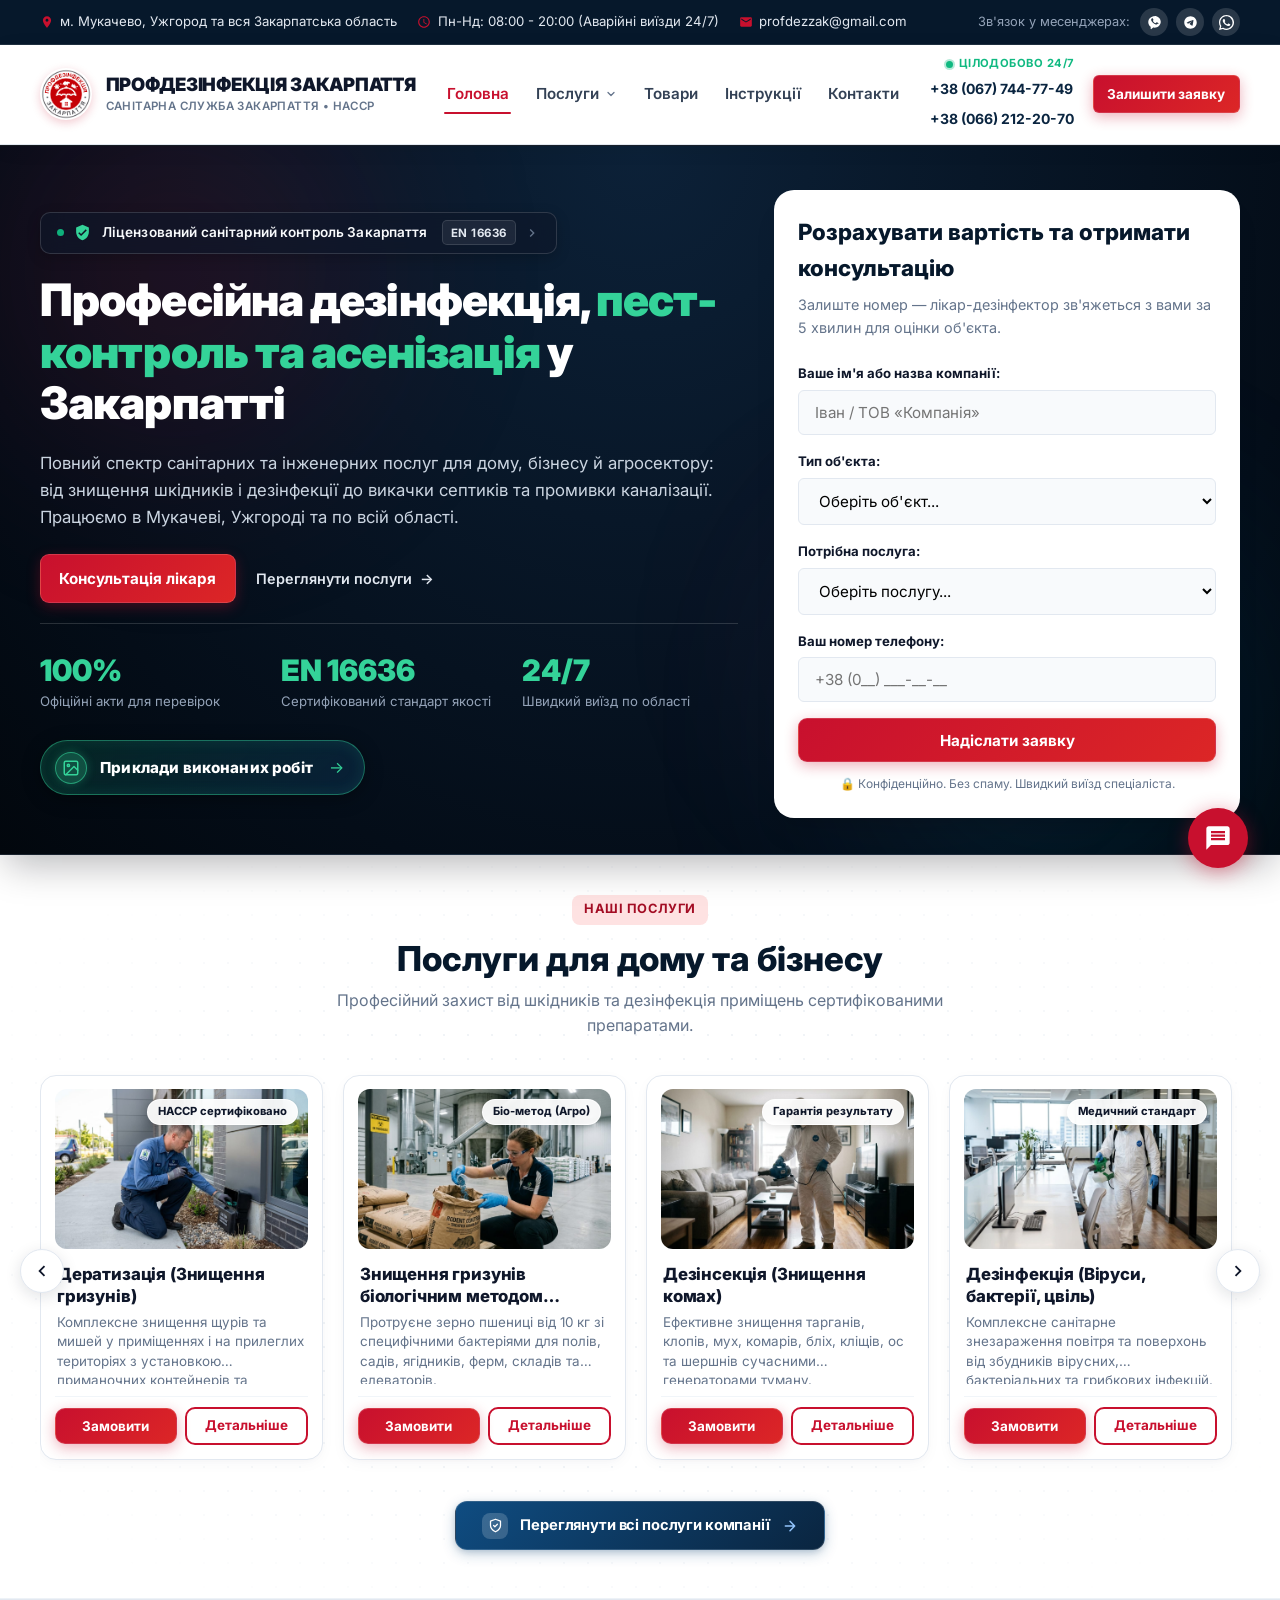
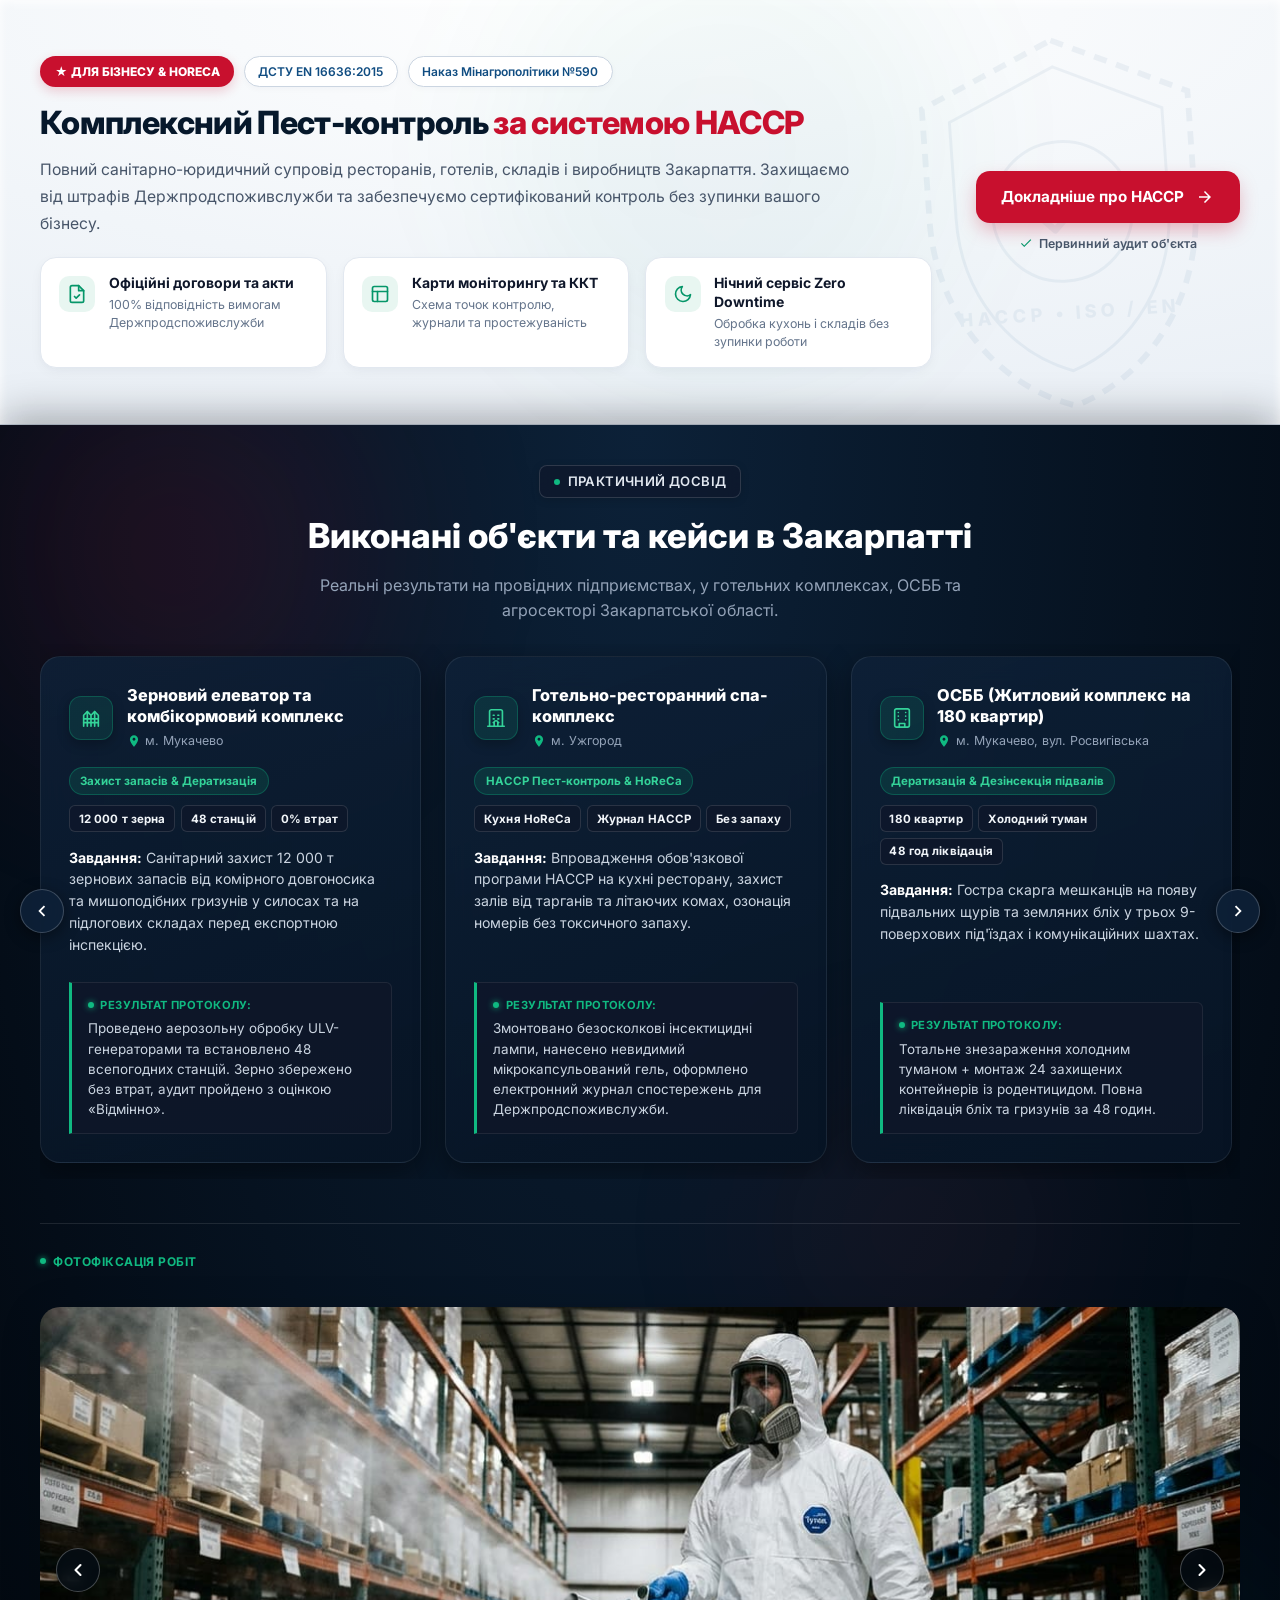
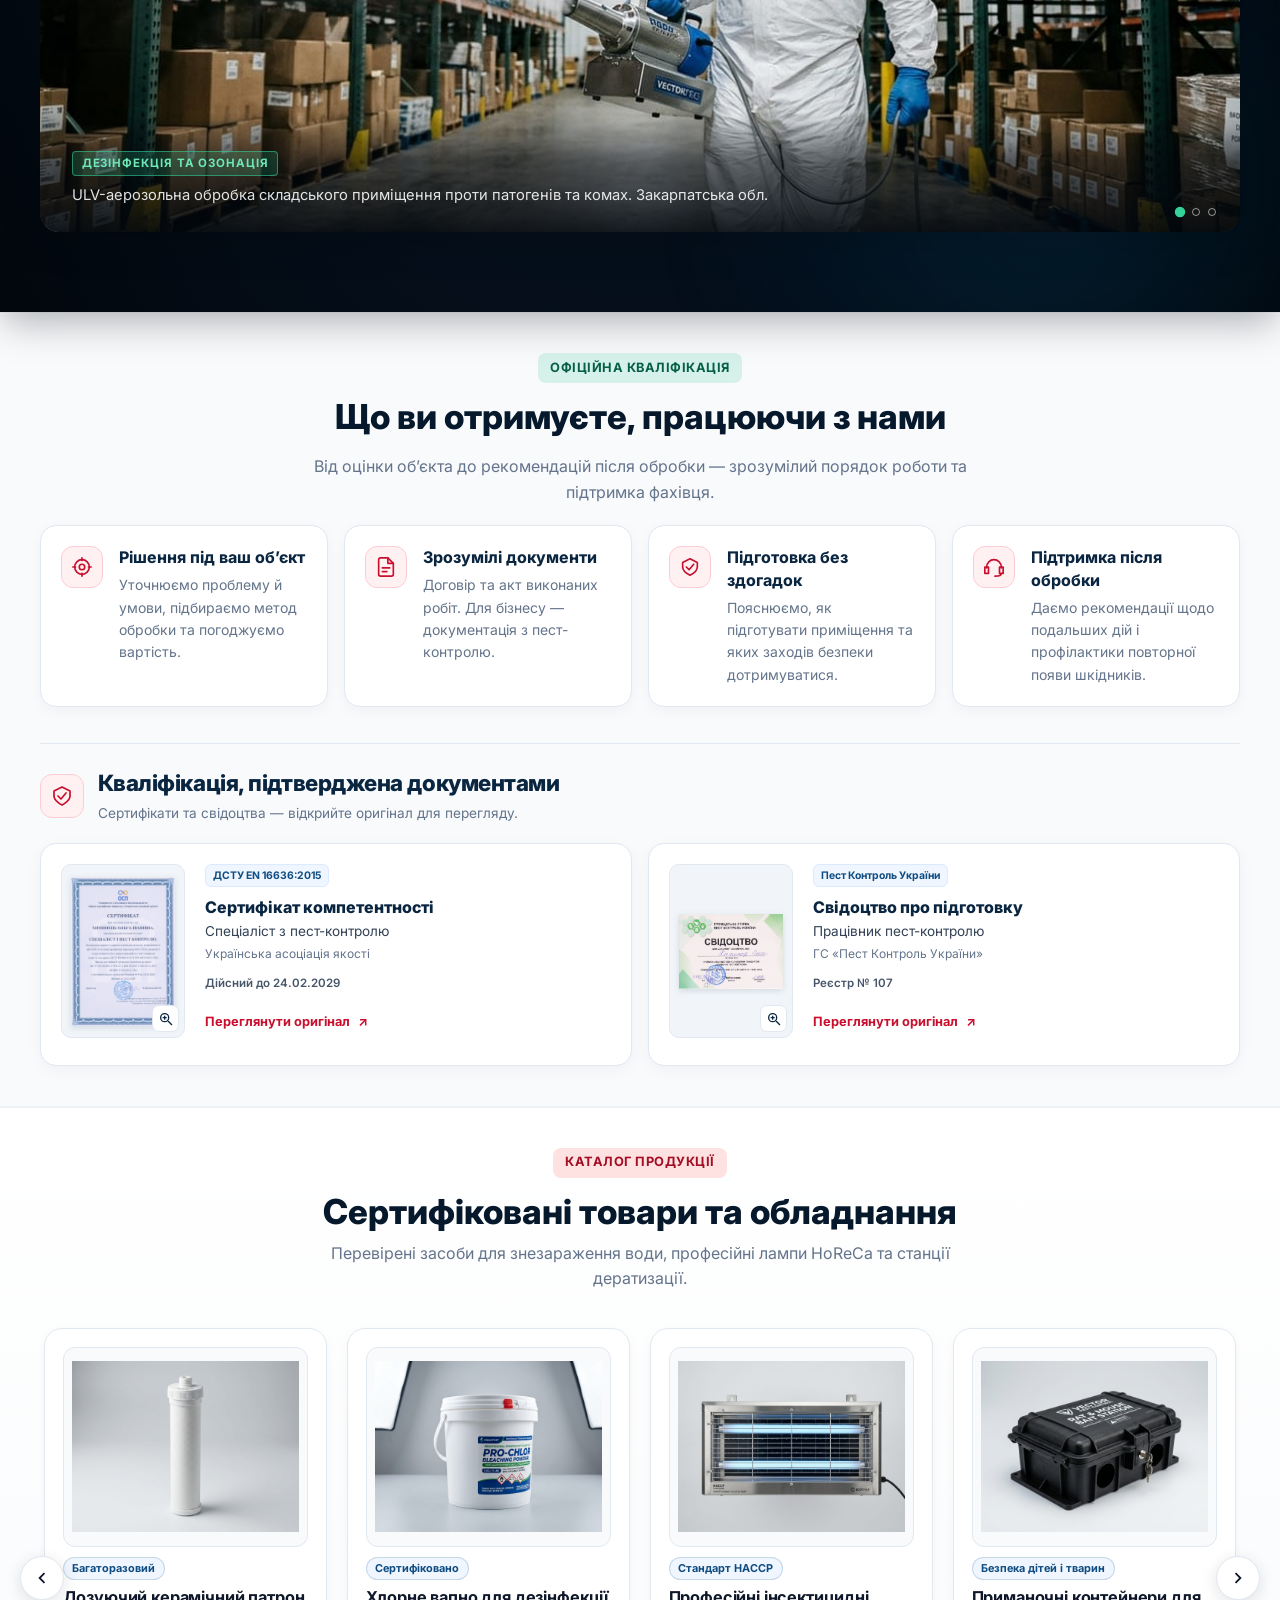
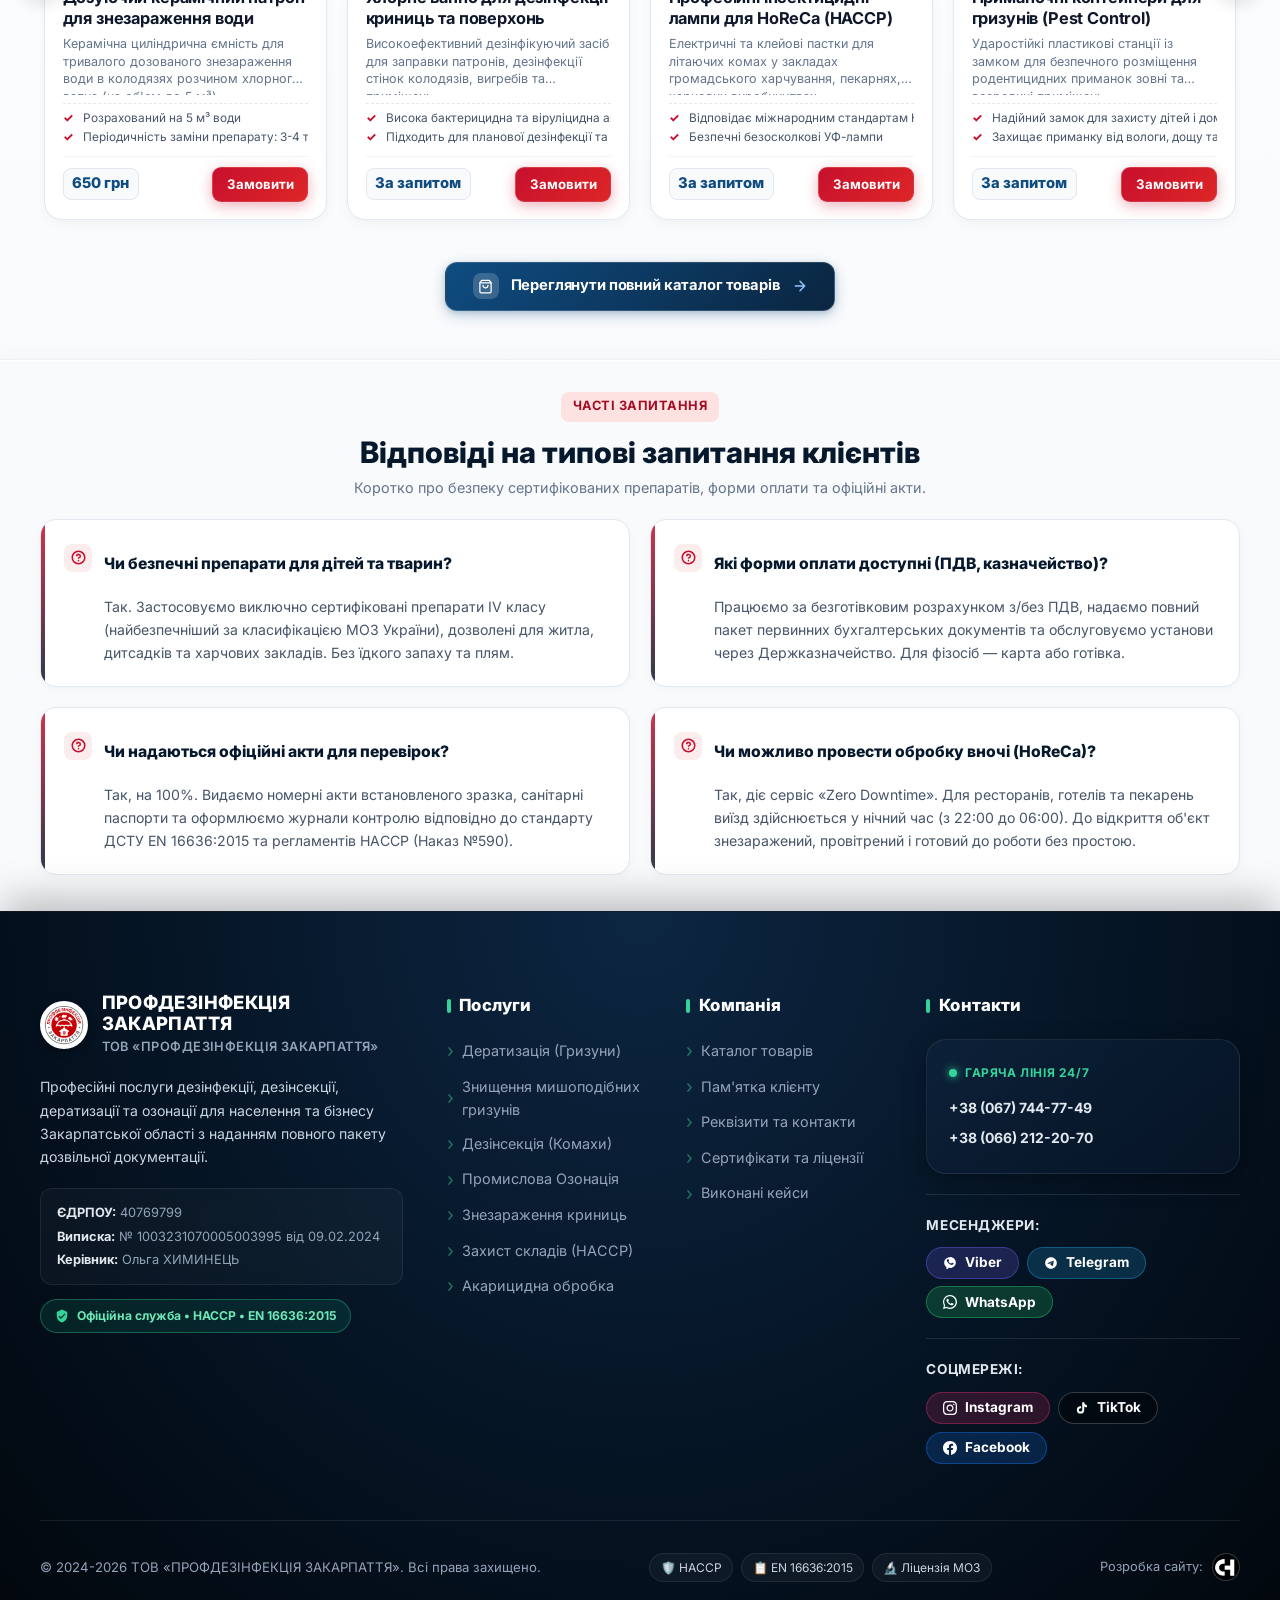
==== index.html @ 30feb424 "new" ====
<!DOCTYPE html>
<html lang="uk">

<head>
  <meta charset="UTF-8">
  <meta name="viewport" content="width=device-width, initial-scale=1.0">
  <title>Дезінфекція, пест-контроль та асенізація | ПРОФДЕЗІНФЕКЦІЯ ЗАКАРПАТТЯ</title>
  <meta name="description"
    content="Професійна дезінфекція, знищення шкідників (НАССР), озонація, асенізація авто 3/6 м³ та промивка каналізації в Мукачеві, Ужгороді та по всьому Закарпаттю. Відповідність EN 16636. Виїзд 24/7.">
  <link rel="icon" type="image/png" href="logo.png">
  <link rel="canonical" href="https://nemyo.com.ua/">
  <link rel="sitemap" type="application/xml" href="/sitemap.xml">
  <meta property="og:title" content="ТОВ «ПРОФДЕЗІНФЕКЦІЯ ЗАКАРПАТТЯ» | Дезінфекція, Пест-контроль, Асенізація">
  <meta property="og:description"
    content="Сертифікований санітарний контроль та інженерні послуги на Закарпатті (Мукачево, Ужгород). Стандарти НАССР та ДСТУ EN 16636:2015. Виїзд 24/7.">
    <meta property="og:url" content="https://nemyo.com.ua/">
  <meta property="og:image" content="https://nemyo.com.ua/img/og-image.jpg">
  <meta property="og:image:width" content="1200">
  <meta property="og:image:height" content="630">
  <meta property="og:image:type" content="image/jpeg">
  <meta property="og:image:alt" content="ТОВ «ПРОФДЕЗІНФЕКЦІЯ ЗАКАРПАТТЯ» — Санітарний контроль та дезінфекція">
  <meta name="twitter:card" content="summary_large_image">
  <meta name="twitter:image" content="https://nemyo.com.ua/img/og-image.jpg">
  <meta property="og:type" content="website">
  <link rel="stylesheet" href="css/style.css">
  <link rel="preconnect" href="https://fonts.googleapis.com">
  <link rel="preconnect" href="https://fonts.gstatic.com" crossorigin>
  <link href="https://fonts.googleapis.com/css2?family=Inter:wght@400;500;600;700;800;900&display=swap"
    rel="stylesheet">

  <!-- Schema.org Microdata (LocalBusiness & FAQPage) -->
  <script type="application/ld+json">
  {
    "@context": "https://schema.org",
    "@graph": [
      {
        "@type": ["LocalBusiness", "ProfessionalService"],
        "@id": "https://nemyo.com.ua/#organization",
        "name": "ТОВ «ПРОФДЕЗІНФЕКЦІЯ ЗАКАРПАТТЯ»",
        "image": "https://nemyo.com.ua/logo.png",
        "url": "https://nemyo.com.ua/",
        "telephone": "+380677447749",
        "priceRange": "від 1,50 грн/м²",
        "address": {
          "@type": "PostalAddress",
          "streetAddress": "вул. Берегівська-об’їзна, 7",
          "addressLocality": "Мукачево",
          "addressRegion": "Закарпатська область",
          "postalCode": "89603",
          "addressCountry": "UA"
        },
        "geo": {
          "@type": "GeoCoordinates",
          "latitude": 48.4233,
          "longitude": 22.6967
        },
        "openingHoursSpecification": [
          {
            "@type": "OpeningHoursSpecification",
            "dayOfWeek": ["Monday", "Tuesday", "Wednesday", "Thursday", "Friday", "Saturday", "Sunday"],
            "opens": "08:00",
            "closes": "20:00"
          }
        ],
        "sameAs": [
          "https://t.me/+380677447749",
          "viber://chat?number=380677447749",
          "https://www.instagram.com/profdezzakarpattia?stkn=MWQzbzFtOXZlNG1mcQ%3D%3D",
          "https://www.facebook.com/profdezinfekcia.zakarpatta.mukacevo",
          "https://www.tiktok.com/@profdezzakarpattia?_r=1"
        ],
        "areaServed": [
          "Мукачево",
          "Ужгород",
          "Берегове",
          "Хуст",
          "Виноградів",
          "Тячів",
          "Свалява",
          "Закарпатська область"
        ],
        "description": "Професійна служба дезінфекції, дезінсекції, дератизації, озонації та асенізації у Закарпатській області. Офіційні договори та акти НАССР (ДСТУ EN 16636:2015)."
      },
      {
        "@type": "FAQPage",
        "@id": "https://nemyo.com.ua/#faq",
        "mainEntity": [
          {
            "@type": "Question",
            "name": "Чи безпечні препарати для дітей та тварин?",
            "acceptedAnswer": {
              "@type": "Answer",
              "text": "Так. Застосовуємо виключно сертифіковані препарати IV класу (найбезпечніший за класифікацією МОЗ України), дозволені для житла, дитсадків та харчових закладів. Без їдкого запаху та плям."
            }
          },
          {
            "@type": "Question",
            "name": "Які форми оплати доступні (ПДВ, казначейство)?",
            "acceptedAnswer": {
              "@type": "Answer",
              "text": "Працюємо за безготівковим розрахунком з/без ПДВ, надаємо повний пакет первинних бухгалтерських документів та обслуговуємо установи через Держказначейство. Для фізосіб — карта або готівка."
            }
          },
          {
            "@type": "Question",
            "name": "Чи надаються офіційні акти для перевірок?",
            "acceptedAnswer": {
              "@type": "Answer",
              "text": "Так, на 100%. Видаємо номерні акти встановленого зразка, санітарні паспорти та оформлюємо журнали контролю відповідно до стандарту ДСТУ EN 16636:2015 та регламентів НАССР (Наказ №590)."
            }
          },
          {
            "@type": "Question",
            "name": "Чи можливо провести обробку вночі (HoReCa)?",
            "acceptedAnswer": {
              "@type": "Answer",
              "text": "Так, діє сервіс «Zero Downtime». Для ресторанів, готелів та пекарень виїзд здійснюється у нічний час (з 22:00 до 06:00). До відкриття об'єкт знезаражений, провітрений і готовий до роботи без простою."
            }
          }
        ]
      }
    ]
  }
  </script>
</head>

<body class="home-page">

  <!-- Top Bar -->
  <div class="topbar">
    <div class="container">
      <div class="topbar-info">
        <div class="topbar-item">
          <svg viewBox="0 0 24 24">
            <path
              d="M12 2C8.13 2 5 5.13 5 9c0 5.25 7 13 7 13s7-7.75 7-13c0-3.87-3.13-7-7-7zm0 9.5c-1.38 0-2.5-1.12-2.5-2.5s1.12-2.5 2.5-2.5 2.5 1.12 2.5 2.5-1.12 2.5-2.5 2.5z" />
          </svg>
          <span data-bind="region">м. Мукачево, Ужгород та вся Закарпатська область</span>
        </div>
        <div class="topbar-item">
          <svg viewBox="0 0 24 24">
            <path
              d="M11.99 2C6.47 2 2 6.48 2 12s4.47 10 9.99 10C17.52 22 22 17.52 22 12S17.52 2 11.99 2zM12 20c-4.42 0-8-3.58-8-8s3.58-8 8-8 8 3.58 8 8-3.58 8-8 8zm.5-13H11v6l5.25 3.15.75-1.23-4.5-2.67z" />
          </svg>
          <span data-bind="workHours">Пн-Нд: 08:00 - 20:00 (Аварійні виїзди 24/7)</span>
        </div>
        <div class="topbar-item">
          <svg viewBox="0 0 24 24">
            <path
              d="M20 4H4c-1.1 0-1.99.9-1.99 2L2 18c0 1.1.9 2 2 2h16c1.1 0 2-.9 2-2V6c0-1.1-.9-2-2-2zm0 4l-8 5-8-5V6l8 5 8-5v2z" />
          </svg>
          <a href="mailto:profdezzak@gmail.com" data-bind="email">profdezzak@gmail.com</a>
        </div>
      </div>
      <div class="topbar-socials">
        <span>Зв'язок у месенджерах:</span>
        <a href="viber://chat?number=380677447749" data-social="viber" class="topbar-social-btn viber" title="Viber"
          target="_blank" rel="noopener" aria-label="Viber">
          <svg width="15" height="15" viewBox="0 0 24 24" fill="currentColor">
            <path
              d="M12.01 2.01c-5.5 0-9.97 4.14-9.97 9.42 0 3.01 1.48 5.71 3.84 7.37v3.2a.66.66 0 001.07.51l3.07-2.34c.65.13 1.32.2 2 .2 5.51 0 9.98-4.14 9.98-9.42s-4.47-9.42-9.98-9.42zm4.84 12.18c-.2.53-.94.97-1.44 1.03-.43.05-.98.07-1.58-.12-.39-.12-.89-.3-1.53-.58-2.69-1.19-4.44-3.92-4.57-4.1-.14-.18-1.09-1.45-1.09-2.77 0-1.32.69-1.97.93-2.24.25-.26.54-.33.72-.33.18 0 .36 0 .52.01.17.01.39-.06.61.47.23.55.78 1.9.85 2.04.07.14.12.31.02.5-.09.18-.14.3-.28.46-.14.16-.3.35-.43.47-.14.14-.29.29-.12.58.17.29.74 1.22 1.6 1.98 1.1 1 2.03 1.31 2.32 1.45.29.14.46.12.63-.08.18-.2.74-.86.94-1.16.2-.29.4-.24.67-.14.28.1 1.76.83 2.06.98.3.15.5.22.58.35.07.14.07.79-.13 1.32z" />
          </svg>
        </a>
        <a href="https://t.me/+380677447749" data-social="telegram" class="topbar-social-btn telegram" title="Telegram"
          target="_blank" rel="noopener" aria-label="Telegram">
          <svg width="15" height="15" viewBox="0 0 24 24" fill="currentColor">
            <path
              d="M12 2C6.48 2 2 6.48 2 12s4.48 10 10 10 10-4.48 10-10S17.52 2 12 2zm4.64 6.8c-.15 1.58-.8 5.42-1.13 7.19-.14.75-.42 1-.68 1.03-.58.05-1.02-.38-1.58-.75-.88-.58-1.38-.94-2.23-1.5-.99-.65-.35-1.01.22-1.59.15-.15 2.71-2.48 2.76-2.69a.2.2 0 00-.05-.18c-.06-.05-.14-.03-.21-.02-.09.02-1.49.95-4.22 2.79-.4.27-.76.41-1.08.4-.36-.01-1.04-.2-1.55-.37-.63-.2-1.12-.31-1.08-.66.02-.18.27-.36.74-.55 2.92-1.27 4.86-2.11 5.83-2.51 2.78-1.16 3.35-1.36 3.73-1.36.08 0 .27.02.39.12.1.08.13.19.14.27-.01.06.01.24 0 .38z" />
          </svg>
        </a>
        <a href="https://wa.me/380677447749" data-social="whatsapp" class="topbar-social-btn whatsapp" title="WhatsApp"
          target="_blank" rel="noopener" aria-label="WhatsApp">
          <svg width="15" height="15" viewBox="0 0 24 24" fill="currentColor">
            <path
              d="M12.004 0C5.373 0 0 5.373 0 12.004c0 2.115.55 4.184 1.597 6.002L.055 24l6.19-1.624a11.954 11.954 0 0 0 5.759 1.464h.005c6.63 0 12.004-5.374 12.004-12.004C24.013 5.373 18.636 0 12.004 0zm0 21.815c-1.8 0-3.563-.484-5.1-1.396l-.366-.217-3.791.994 1.012-3.696-.238-.379a9.78 9.78 0 0 1-1.502-5.117c0-5.41 4.402-9.813 9.814-9.813 2.622 0 5.088 1.022 6.942 2.877a9.76 9.76 0 0 1 2.872 6.936c0 5.412-4.402 9.815-9.814 9.815zm5.378-7.348c-.295-.148-1.747-.862-2.018-.96-.27-.099-.467-.148-.664.148-.197.295-.763.96-.935 1.157-.172.197-.345.222-.64.074a8.053 8.053 0 0 1-2.375-1.465 8.89 8.89 0 0 1-1.644-2.046c-.172-.295-.018-.455.13-.602.133-.133.296-.345.443-.518.148-.172.197-.295.296-.492.099-.197.049-.37-.025-.518-.074-.148-.665-1.602-.911-2.193-.24-.575-.483-.497-.664-.506-.172-.008-.37-.01-.566-.01-.197 0-.517.074-.788.37-.27.295-1.034 1.01-1.034 2.464 0 1.453 1.058 2.859 1.206 3.056.148.197 2.083 3.181 5.047 4.461.705.305 1.256.487 1.685.623.708.225 1.353.193 1.862.117.568-.085 1.747-.714 1.993-1.404.246-.69.246-1.282.172-1.404-.074-.123-.271-.197-.566-.345z" />
          </svg>
        </a>
      </div>
    </div>
  </div>

  <!-- Header -->
  <header class="site-header">
    <div class="container">
      <div class="header-inner">
        <a href="index.html" class="brand-logo" title="Головна - ТОВ ПРОФДЕЗІНФЕКЦІЯ ЗАКАРПАТТЯ">
          <img src="logo.png" alt="Логотип ТОВ ПРОФДЕЗІНФЕКЦІЯ ЗАКАРПАТТЯ" class="brand-logo-img" width="52" height="52">
          <div class="brand-text-group">
            <span class="brand-text-name">ПРОФДЕЗІНФЕКЦІЯ ЗАКАРПАТТЯ</span>
            <span class="brand-text-sub">Санітарна служба Закарпаття • НАССР</span>
          </div>
        </a>

        <nav class="nav-menu">
          <a href="index.html" class="nav-link active">Головна</a>
          <div class="nav-item-dropdown">
            <div class="nav-link-dropdown-wrap">
              <a href="services.html" class="nav-link nav-link-dropdown">
                <span>Послуги</span>
                <svg class="dropdown-chevron" width="12" height="12" viewBox="0 0 24 24" fill="none" stroke="currentColor" stroke-width="2.5" stroke-linecap="round" stroke-linejoin="round" aria-hidden="true">
                  <path d="M6 9l6 6 6-6"/>
                </svg>
              </a>
              <button type="button" class="dropdown-mobile-toggle" aria-label="Розгорнути підменю послуг" aria-expanded="false">
                <svg width="14" height="14" viewBox="0 0 24 24" fill="none" stroke="currentColor" stroke-width="2.5" stroke-linecap="round" stroke-linejoin="round">
                  <path d="M6 9l6 6 6-6"/>
                </svg>
              </button>
            </div>
            <div class="dropdown-menu" role="region" aria-label="Каталог послуг">
              <div class="dropdown-header">
                <span class="dropdown-header-title">Санітарні регламенти та послуги</span>
                <span class="dropdown-header-badge">12 напрямків • Акти перевірок</span>
              </div>
              <div class="dropdown-cols">
                <!-- Колонна 1: Пест-контроль та безпека об'єктів -->
                <div class="dropdown-col-list">
                  <a href="services.html#deratization" class="dropdown-item">
                    <span class="dropdown-item-icon" aria-hidden="true">
                      <svg viewBox="0 0 24 24" width="20" height="20" fill="none" stroke="currentColor" stroke-width="1.8" stroke-linecap="round" stroke-linejoin="round">
                        <path d="M3 6a3.5 3.5 0 0 1 5 3"/>
                        <path d="M21 6a3.5 3.5 0 0 0-5 3"/>
                        <path d="M7 9c0 4 3 8 5 11 2-3 5-7 5-11"/>
                        <circle cx="9.5" cy="11.5" r="1" fill="currentColor"/>
                        <circle cx="14.5" cy="11.5" r="1" fill="currentColor"/>
                        <path d="M11 16.5h2l-1 1z" fill="currentColor"/>
                        <path d="M11 17.5v2h2v-2"/>
                        <path d="M8 15L3.5 14M8 16.5L3.5 18"/>
                        <path d="M16 15l4.5-1M16 16.5l4.5 1.5"/>
                      </svg>
                    </span>
                    <div class="dropdown-item-text">
                      <span class="dropdown-item-title">Дератизація</span>
                      <span class="dropdown-item-sub">Знищення щурів та мишей</span>
                    </div>
                    <span class="dropdown-item-price-tag">від 1,50 грн/м²</span>
                  </a>

                  <a href="services.html#deratization-rodents" class="dropdown-item">
                    <span class="dropdown-item-icon" aria-hidden="true">
                      <svg viewBox="0 0 24 24" width="20" height="20" fill="none" stroke="currentColor" stroke-width="1.8" stroke-linecap="round" stroke-linejoin="round">
                        <path d="M12 21V10"/>
                        <path d="M12 10a6 6 0 0 0-6-6H3v2a6 6 0 0 0 6 6h3"/>
                        <path d="M12 14a6 6 0 0 1 6-6h3v1a6 6 0 0 1-6 6h-3"/>
                        <path d="M9 21h6"/>
                      </svg>
                    </span>
                    <div class="dropdown-item-text">
                      <span class="dropdown-item-title">Гризуни: Біо-метод</span>
                      <span class="dropdown-item-sub">Виноградники, сади, плантації</span>
                    </div>
                    <span class="dropdown-item-price-tag">180 грн/кг</span>
                  </a>

                  <a href="services.html#disinsection" class="dropdown-item">
                    <span class="dropdown-item-icon" aria-hidden="true">
                      <svg viewBox="0 0 24 24" width="20" height="20" fill="none" stroke="currentColor" stroke-width="1.8" stroke-linecap="round" stroke-linejoin="round">
                        <path d="M10 7c0-1.5 1-2.5 2-2.5s2 1 2 2.5"/>
                        <path d="M10.5 6C9 3.5 6 2.5 3 2.5"/>
                        <path d="M13.5 6C15 3.5 18 2.5 21 2.5"/>
                        <path d="M7 11c0-2 2-3 5-3s5 1 5 3v5c0 3-2 5-5 5s-5-2-5-5z"/>
                        <path d="M12 9v11.5"/>
                        <path d="M8 12.5h8M8 15.5h8"/>
                        <path d="M7 11L3 9M17 11l4-2"/>
                        <path d="M7 14H2.5M17 14h4.5"/>
                        <path d="M7 17l-4 3M17 17l4 3"/>
                      </svg>
                    </span>
                    <div class="dropdown-item-text">
                      <span class="dropdown-item-title">Дезінсекція</span>
                      <span class="dropdown-item-sub">Таргани, клопи, блохи, оси</span>
                    </div>
                    <span class="dropdown-item-price-tag">від 1500 грн</span>
                  </a>

                  <a href="services.html#outdoor-treatment" class="dropdown-item">
                    <span class="dropdown-item-icon" aria-hidden="true">
                      <svg viewBox="0 0 24 24" width="20" height="20" fill="none" stroke="currentColor" stroke-width="1.8" stroke-linecap="round" stroke-linejoin="round">
                        <path d="M10 5l2-3 2 3M11.2 2v3M12.8 2v3"/>
                        <path d="M7 10c0-2.5 2-4 5-4s5 1.5 5 4c0 4.5-2 9-5 9s-5-4.5-5-9z"/>
                        <path d="M8 8.5c1 1.5 2.5 2 4 2s3-.5 4-2"/>
                        <path d="M7 7.5L3 5l-1 2M17 7.5L21 5l1 2"/>
                        <path d="M6.5 10L3 9.5l-.5 2M17.5 10L21 9.5l.5 2"/>
                        <path d="M6.8 13L3 14l-.5 2.5M17.2 13L21 14l.5 2.5"/>
                        <path d="M8 16l-3.5 3.5M16 16l3.5 3.5"/>
                      </svg>
                    </span>
                    <div class="dropdown-item-text">
                      <span class="dropdown-item-title">Акарицидна обробка</span>
                      <span class="dropdown-item-sub">Парки, санаторії, зони відпочинку</span>
                    </div>
                    <span class="dropdown-item-price-tag">від 500 грн/сот</span>
                  </a>

                  <a href="services.html#storage-protection" class="dropdown-item">
                    <span class="dropdown-item-icon" aria-hidden="true">
                      <svg viewBox="0 0 24 24" width="20" height="20" fill="none" stroke="currentColor" stroke-width="1.8" stroke-linecap="round" stroke-linejoin="round">
                        <path d="M22 8.35V20a2 2 0 0 1-2 2H4a2 2 0 0 1-2-2V8.35A2 2 0 0 1 3.26 6.5l8-3.2a2 2 0 0 1 1.48 0l8 3.2A2 2 0 0 1 22 8.35Z"/>
                        <path d="M6 18h12"/>
                        <path d="M6 14h12"/>
                        <rect width="12" height="12" x="6" y="10"/>
                      </svg>
                    </span>
                    <div class="dropdown-item-text">
                      <span class="dropdown-item-title">Газація складів</span>
                      <span class="dropdown-item-sub">BAYER K-Obiol, елеватори, ангари</span>
                    </div>
                    <span class="dropdown-item-price-tag">від об'єму</span>
                  </a>

                  <a href="services.html#haccp-audit" class="dropdown-item dropdown-item-haccp">
                    <span class="dropdown-item-icon dropdown-icon-haccp" aria-hidden="true">
                      <svg viewBox="0 0 24 24" width="20" height="20" fill="none" stroke="currentColor" stroke-width="1.8" stroke-linecap="round" stroke-linejoin="round">
                        <path d="M9 3h6a1 1 0 0 1 1 1v1H8V4a1 1 0 0 1 1-1z"/>
                        <rect x="4" y="5" width="16" height="16" rx="2"/>
                        <path d="M8 10h4M8 14h3"/>
                        <circle cx="15.5" cy="14.5" r="3.5"/>
                        <path d="m14 14.5 1.2 1.2 2.5-2.5"/>
                      </svg>
                    </span>
                    <div class="dropdown-item-text">
                      <div class="dropdown-badge-wrap">
                        <span class="dropdown-item-title">НАССР Пест-контроль</span>
                        <span class="dropdown-badge">EN 16636</span>
                      </div>
                      <span class="dropdown-item-sub">Аудит, договори та акти</span>
                    </div>
                    <span class="dropdown-item-price-tag">B2B</span>
                  </a>
                </div>

                <!-- Колонна 2: Санітарія, Вода та Водовідведення -->
                <div class="dropdown-col-list">
                  <a href="services.html#disinfection" class="dropdown-item">
                    <span class="dropdown-item-icon" aria-hidden="true">
                      <svg viewBox="0 0 24 24" width="20" height="20" fill="none" stroke="currentColor" stroke-width="1.8" stroke-linecap="round" stroke-linejoin="round">
                        <circle cx="12" cy="12" r="5"/>
                        <path d="M12 2v3M12 19v3M2 12h3M19 12h3"/>
                        <path d="m4.93 4.93 2.12 2.12M16.95 16.95l2.12 2.12M4.93 19.07l2.12-2.12M16.95 7.05l2.12-2.12"/>
                        <circle cx="10" cy="10.5" r="0.8" fill="currentColor"/>
                        <circle cx="14" cy="13.5" r="0.8" fill="currentColor"/>
                      </svg>
                    </span>
                    <div class="dropdown-item-text">
                      <span class="dropdown-item-title">Дезінфекція приміщень</span>
                      <span class="dropdown-item-sub">Віруси, бактерії, цвіль</span>
                    </div>
                    <span class="dropdown-item-price-tag">від 1000 грн</span>
                  </a>

                  <a href="services.html#ozonation" class="dropdown-item">
                    <span class="dropdown-item-icon" aria-hidden="true">
                      <svg viewBox="0 0 24 24" width="20" height="20" fill="none" stroke="currentColor" stroke-width="1.8" stroke-linecap="round" stroke-linejoin="round">
                        <path d="M17.7 7.7a2.5 2.5 0 1 1 1.8 4.3H2"/>
                        <path d="M9.6 4.6A2 2 0 1 1 11 8H2"/>
                        <path d="M12.6 19.4A2 2 0 1 0 14 16H2"/>
                      </svg>
                    </span>
                    <div class="dropdown-item-text">
                      <span class="dropdown-item-title">Промислова Озонація</span>
                      <span class="dropdown-item-sub">Видалення запахів, диму, гарі</span>
                    </div>
                    <span class="dropdown-item-price-tag">від 1500 грн</span>
                  </a>

                  <a href="services.html#water-disinfection" class="dropdown-item">
                    <span class="dropdown-item-icon" aria-hidden="true">
                      <svg viewBox="0 0 24 24" width="20" height="20" fill="none" stroke="currentColor" stroke-width="1.8" stroke-linecap="round" stroke-linejoin="round">
                        <path d="M12 2.69l5.66 5.66a8 8 0 1 1-11.31 0z"/>
                        <path d="M9.5 14.5a3 3 0 0 0 3.5 2.5"/>
                      </svg>
                    </span>
                    <div class="dropdown-item-text">
                      <span class="dropdown-item-title">Знезараження води</span>
                      <span class="dropdown-item-sub">Керамічний патрон для криниць</span>
                    </div>
                    <span class="dropdown-item-price-tag">650 грн</span>
                  </a>

                  <a href="services.html#asenizatsiya" class="dropdown-item">
                    <span class="dropdown-item-icon" aria-hidden="true">
                      <svg viewBox="0 0 24 24" width="20" height="20" fill="none" stroke="currentColor" stroke-width="1.8" stroke-linecap="round" stroke-linejoin="round">
                        <path d="M14 18V6a2 2 0 0 0-2-2H4a2 2 0 0 0-2 2v11a1 1 0 0 0 1 1h2"/>
                        <path d="M15 18H9"/>
                        <path d="M19 18h2a1 1 0 0 0 1-1v-5.28a2 2 0 0 0-.8-1.6l-3.2-2.4a2 2 0 0 0-1.2-.4H14"/>
                        <circle cx="7" cy="18" r="2.5"/>
                        <circle cx="17" cy="18" r="2.5"/>
                      </svg>
                    </span>
                    <div class="dropdown-item-text">
                      <span class="dropdown-item-title">Асенізація (викачка)</span>
                      <span class="dropdown-item-sub">Ями, септики, авто 3 або 6 м³</span>
                    </div>
                    <span class="dropdown-item-price-tag">від 1200 грн/м³</span>
                  </a>

                  <a href="services.html#bio-cleaning-stations" class="dropdown-item">
                    <span class="dropdown-item-icon" aria-hidden="true">
                      <svg viewBox="0 0 24 24" width="20" height="20" fill="none" stroke="currentColor" stroke-width="1.8" stroke-linecap="round" stroke-linejoin="round">
                        <path d="M3 12a9 9 0 0 1 9-9 9.75 9.75 0 0 1 6.74 2.74L21 8"/>
                        <path d="M21 3v5h-5"/>
                        <path d="M21 12a9 9 0 0 1-9 9 9.75 9.75 0 0 1-6.74-2.74L3 16"/>
                        <path d="M3 21v-5h5"/>
                        <path d="M12 7c-1.8 2.2-2.8 4-2.8 5.5a2.8 2.8 0 0 0 5.6 0c0-1.5-1-3.3-2.8-5.5z"/>
                      </svg>
                    </span>
                    <div class="dropdown-item-text">
                      <span class="dropdown-item-title">Станції біо-очистки</span>
                      <span class="dropdown-item-sub">Викачка мулу, сервіс, ремонт</span>
                    </div>
                    <span class="dropdown-item-price-tag">договірна</span>
                  </a>

                  <a href="services.html#drain-cleaning" class="dropdown-item">
                    <span class="dropdown-item-icon" aria-hidden="true">
                      <svg viewBox="0 0 24 24" width="20" height="20" fill="none" stroke="currentColor" stroke-width="1.8" stroke-linecap="round" stroke-linejoin="round">
                        <path d="M14.7 6.3a1 1 0 0 0 0 1.4l1.6 1.6a1 1 0 0 0 1.4 0l3.77-3.77a6 6 0 0 1-7.94 7.94l-6.91 6.91a2.12 2.12 0 0 1-3-3l6.91-6.91a6 6 0 0 1 7.94-7.94l-3.76 3.76z"/>
                      </svg>
                    </span>
                    <div class="dropdown-item-text">
                      <span class="dropdown-item-title">Промивка каналізації</span>
                      <span class="dropdown-item-sub">Гідродинамічна та механічна</span>
                    </div>
                    <span class="dropdown-item-price-tag">від 3500 грн</span>
                  </a>
                </div>
              </div>

              <div class="dropdown-footer">
                <a href="services.html" class="dropdown-all-btn">
                  <span>Переглянути всі 12 послуг компанії та детальний прайс</span>
                  <svg width="15" height="15" viewBox="0 0 24 24" fill="none" stroke="currentColor" stroke-width="2.5" stroke-linecap="round" stroke-linejoin="round"><path d="M5 12h14M12 5l7 7-7 7"/></svg>
                </a>
              </div>
            </div>
          </div>
          <a href="products.html" class="nav-link">Товари</a>
          <a href="instructions.html" class="nav-link">Інструкції</a>
          <a href="contacts.html" class="nav-link">Контакти</a>
        </nav>

        <div class="header-cta">
          <div class="header-phone-box">
            <span class="phone-status">Цілодобово 24/7</span>
            <a href="tel:+380677447749" class="contact-phone-link" data-bind="phone-primary">+38 (067) 744-77-49</a>
            <a href="tel:+380662122070" class="contact-phone-link" data-bind="phone-secondary">+38 (066) 212-20-70</a>
          </div>
          <button class="btn btn-primary btn-sm" data-open-modal data-service-name="Виклик лікаря">Залишити заявку
          </button>
          <a class="mobile-phone-action" href="tel:+380677447749" data-primary-call aria-label="Зателефонувати +38 (067) 744-77-49"><svg width="22" height="22" viewBox="0 0 24 24" fill="none" stroke="currentColor" stroke-width="2" aria-hidden="true"><path d="M22 16.9v3a2 2 0 0 1-2.2 2A19.8 19.8 0 0 1 3.1 5.2 2 2 0 0 1 5.1 3h3a2 2 0 0 1 2 1.7c.1.9.4 1.9.7 2.7a2 2 0 0 1-.5 2.1L9 10.8a16 16 0 0 0 4.2 4.2l1.3-1.3a2 2 0 0 1 2.1-.5c.9.3 1.8.6 2.7.7a2 2 0 0 1 1.7 2z"/></svg></a>
          <button class="mobile-toggle" aria-label="Меню">
            <svg width="24" height="24" viewBox="0 0 24 24" fill="currentColor">
              <path d="M3 18h18v-2H3v2zm0-5h18v-2H3v2zm0-7v2h18V6H3z" />
            </svg>
          </button>
        </div>
      </div>
    </div>
  </header>

  <!-- Hero Section -->
  <section class="hero-section animated-dark-bg">
    <!-- Animated atmospheric dark background -->
    <div class="cases-bg-glow orb-1" aria-hidden="true"></div>
    <div class="cases-bg-glow orb-2" aria-hidden="true"></div>
    <div class="cases-bg-glow orb-3" aria-hidden="true"></div>
    <div class="cases-glow-line" aria-hidden="true"></div>

    <div class="container" style="position: relative; z-index: 2;">
      <div class="hero-grid">
        <div class="hero-content">
          <a href="#certificates" class="hero-badge" title="Натисніть, щоб переглянути сертифікати та ліцензії">
            <span class="badge-status-dot"></span>
            <svg class="badge-shield-icon" width="20" height="20" viewBox="0 0 24 24" fill="currentColor">
              <path
                d="M12 1L3 5v6c0 5.55 3.84 10.74 9 12 5.16-1.26 9-6.45 9-12V5l-9-4zm-2 16l-4-4 1.41-1.41L10 14.17l6.59-6.59L18 9l-8 8z" />
            </svg>
            <span data-bind="hero-badge-text">Ліцензований санітарний контроль Закарпаття</span>
            <span class="badge-extra-tag" data-bind="hero-badge-tag">EN 16636</span>
            <svg class="badge-arrow-icon" width="16" height="16" viewBox="0 0 24 24" fill="currentColor">
              <path d="M8.59 16.59L13.17 12 8.59 7.41 10 6l6 6-6 6-1.41-1.41z" />
            </svg>
          </a>
          <h1 class="hero-title" data-bind="hero-title">
            Професійна дезінфекція, <span>пест-контроль та асенізація</span> у Закарпатті
          </h1>
          <p class="hero-desc" data-bind="hero-desc">Повний спектр санітарних та інженерних послуг для дому, бізнесу й агросектору: від знищення шкідників і дезінфекції до викачки септиків та промивки каналізації. Працюємо в Мукачеві, Ужгороді та по всій області.</p>
          <div class="hero-actions">
            <a href="tel:+380677447749" class="btn btn-primary" data-doctor-contact>Консультація лікаря</a>
            <a href="services.html" class="hero-services-link">Переглянути послуги <span aria-hidden="true">→</span></a>
          </div>

          <div class="hero-stats">
            <div>
              <div class="stat-val">100%</div>
              <div class="stat-label">Офіційні акти для перевірок</div>
            </div>
            <div>
              <div class="stat-val">EN 16636</div>
              <div class="stat-label">Сертифікований стандарт якості</div>
            </div>
            <div>
              <div class="stat-val">24/7</div>
              <div class="stat-label">Швидкий виїзд по області</div>
            </div>
          </div>

          <div class="hero-cases-action">
            <a href="#cases" class="btn-hero-cases">
              <span class="btn-hero-cases-badge">
                <svg width="18" height="18" viewBox="0 0 24 24" fill="none" stroke="currentColor" stroke-width="2" stroke-linecap="round" stroke-linejoin="round">
                  <rect x="3" y="3" width="18" height="18" rx="2" ry="2"/>
                  <circle cx="8.5" cy="8.5" r="1.5"/>
                  <polyline points="21 15 16 10 5 21"/>
                </svg>
              </span>
              <span class="btn-hero-cases-text">Приклади виконаних робіт</span>
              <span class="btn-hero-cases-arrow" aria-hidden="true">→</span>
            </a>
          </div>
        </div>

        <!-- Quick Lead Form Card -->
        <div class="hero-card">
          <h3 class="hero-card-title">Розрахувати вартість та отримати консультацію</h3>
          <p class="hero-card-desc">Залиште номер — лікар-дезінфектор зв'яжеться з вами за 5 хвилин для оцінки об'єкта.
          </p>
          <form class="lead-form" data-lead-form>
            <div class="form-group">
              <label class="form-label" for="lead-name">Ваше ім'я або назва компанії:</label>
              <input id="lead-name" type="text" name="name" class="form-control" placeholder="Іван / ТОВ «Компанія»" required>
            </div>
            <div class="form-group">
              <label class="form-label" for="lead-objectType">Тип об'єкта:</label>
              <select id="lead-objectType" name="objectType" class="form-control" required>
                <option value="">Оберіть об'єкт...</option>
                <option value="Квартира / Приватний будинок">Квартира / Приватний будинок</option>
                <option value="Ресторан / Кафе / Готель (HoReCa)">Ресторан / Кафе / Готель (HoReCa)</option>
                <option value="Склад / Ангар / Елеватор / Завод">Склад / Ангар / Елеватор / Завод</option>
                <option value="ОСББ / Підвал / Під'їзд">ОСББ / Підвал / Під'їзд</option>
                <option value="Криниця / Резервуар з водою">Криниця / Резервуар з водою</option>
                <option value="Сад / Земельна ділянка від кліщів">Сад / Земельна ділянка від кліщів</option>
              </select>
            </div>
            <div class="form-group">
              <label class="form-label" for="lead-service">Потрібна послуга:</label>
              <select id="lead-service" name="service" class="form-control" required>
                <option value="">Оберіть послугу...</option>
                <option value="Дератизація (Знищення щурів / мишей)">Дератизація (Знищення щурів / мишей)</option>
                <option value="Знищення гризунів біологічним методом (сади, поля)">Знищення гризунів біологічним методом (сади, поля)</option>
                <option value="Дезінсекція (таргани, клопи, блохи, оси)">Дезінсекція (таргани, клопи, блохи, оси)</option>
                <option value="Дезінфекція (віруси, бактерії, пліснява)">Дезінфекція (віруси, бактерії, пліснява)</option>
                <option value="Озонація (знищення запахів, ртуті, гарі)">Озонація (знищення запахів, ртуті, гарі)</option>
                <option value="Знезараження питної води (керамічний патрон)">Знезараження питної води (керамічний патрон)</option>
                <option value="Газація незавантажених складів (BAYER K-Obiol)">Газація незавантажених складів (BAYER K-Obiol)</option>
                <option value="Акарицидна обробка (кліщі, парки, зони відпочинку)">Акарицидна обробка (кліщі, парки, зони відпочинку)</option>
                <option value="Комплексний НАССР Пест-контроль для бізнесу">Комплексний НАССР Пест-контроль для бізнесу</option>
                <option value="Асенізація (викачка ям, септиків, авто 3/6 м³)">Асенізація (викачка ям, септиків, авто 3/6 м³)</option>
                <option value="Станції біологічної очистки води (викачка, сервіс, ремонт)">Станції біологічної очистки води (викачка, сервіс, ремонт)</option>
                <option value="Промивка та пробивка каналізації (гідродинаміка)">Промивка та пробивка каналізації (гідродинаміка)</option>
              </select>
            </div>
            <div class="form-group">
              <label class="form-label" for="lead-phone">Ваш номер телефону:</label>
              <input id="lead-phone" type="tel" name="phone" class="form-control" placeholder="+38 (0__) ___-__-__" autocomplete="tel"
                required>
            </div>
            <button type="submit" class="btn btn-primary" style="width: 100%;">Надіслати заявку</button>
            <div class="form-note">
              🔒 Конфіденційно. Без спаму. Швидкий виїзд спеціаліста.
            </div>
          </form>
        </div>
      </div>
    </div>
  </section>

  <section class="section-padding services-section-wrapper" id="services">
    <div class="container">
            <div class="section-header text-center">
        <span class="section-tag">Наші послуги</span>
        <h2 class="section-title">Послуги для дому та бізнесу</h2>
        <p class="section-subtitle">
          Професійний захист від шкідників та дезінфекція приміщень сертифікованими препаратами.
        </p>
      </div>


      <div class="services-slider-wrap">
        <button type="button" class="services-slider-arrow services-slider-prev slider-arrow"
          data-slider-prev="servicesSlider" aria-label="Попередні послуги" title="Попередні послуги">
          <svg width="22" height="22" viewBox="0 0 24 24">
            <path d="M15.41 7.41L14 6l-6 6 6 6 1.41-1.41L10.83 12z" />
          </svg>
        </button>

                <div class="services-grid card-slider" id="servicesSlider" data-card-slider data-autoplay="false">
          <!-- 1. Дератизація -->
          <div class="service-card" data-category="pest-control business agro" data-catalog-service="deratization">
            <div class="service-img-wrapper">
              <img src="img/services/service-deratization.jpg" alt="Дератизація (Знищення гризунів)" class="service-img" loading="lazy" width="600" height="400">
              <span class="service-badge">НАССР стандарт</span>
            </div>
            <h3 class="service-title">Дератизація (Знищення гризунів)</h3>
            <p class="service-desc">
              Виведення щурів і мишей у будинках, ОСББ, ресторанах, складах та елеваторах з установкою приманочних станцій.
            </p>
            <div class="service-footer">
              <button class="btn btn-primary btn-sm" data-open-modal data-service-name="Дератизація">Замовити</button>
              <a href="services.html#deratization" class="btn btn-outline btn-sm">Детальніше</a>
            </div>
          </div>

          <!-- 1.1 Дератизація. Знищення гризунів біо-методом -->
          <div class="service-card" data-category="pest-control agro" data-catalog-service="deratization-rodents">
            <div class="service-img-wrapper">
              <img src="img/services/service-deratization-rodents.jpg" alt="Знищення гризунів біологічним методом" class="service-img" loading="lazy" width="600" height="400">
              <span class="service-badge">Бактеріальний препарат</span>
            </div>
            <h3 class="service-title">Знищення гризунів біологічним методом</h3>
            <p class="service-desc">
              Протруєне зерно пшениці від 10 кг зі специфічними бактеріями для садів, виноградників, ягідників, ферм та складів.
            </p>
            <div class="service-footer">
              <button class="btn btn-primary btn-sm" data-open-modal data-service-name="Знищення гризунів біологічним методом">Замовити</button>
              <a href="services.html#deratization-rodents" class="btn btn-outline btn-sm">Детальніше</a>
            </div>
          </div>

          <!-- 2. Дезінсекція -->
          <div class="service-card" data-category="pest-control business" data-catalog-service="disinsection">
            <div class="service-img-wrapper">
              <img src="img/services/service-disinsection.jpg" alt="Дезінсекція (Знищення комах)" class="service-img" loading="lazy" width="600" height="400">
              <span class="service-badge">Гарантія результату</span>
            </div>
            <h3 class="service-title">Дезінсекція (Знищення комах)</h3>
            <p class="service-desc">
              Знищення тарганів, клопів, бліх, мух, комарів, кліщів, ос та шершнів генератором холодного/гарячого туману.
            </p>
            <div class="service-footer">
              <button class="btn btn-primary btn-sm" data-open-modal data-service-name="Дезінсекція">Замовити</button>
              <a href="services.html#disinsection" class="btn btn-outline btn-sm">Детальніше</a>
            </div>
          </div>

          <!-- 3. Дезінфекція -->
          <div class="service-card" data-category="sanitation business" data-catalog-service="disinfection">
            <div class="service-img-wrapper">
              <img src="img/services/service-disinfection.jpg" alt="Дезінфекція (Віруси, бактерії, цвіль)" class="service-img" loading="lazy" width="600" height="400">
              <span class="service-badge">Медичний стандарт</span>
            </div>
            <h3 class="service-title">Дезінфекція (Віруси, бактерії, цвіль)</h3>
            <p class="service-desc">
              Знезараження медичних і навчальних закладів, офісів, транспорту від збудників інфекцій, бактерій та грибка.
            </p>
            <div class="service-footer">
              <button class="btn btn-primary btn-sm" data-open-modal data-service-name="Дезінфекція">Замовити</button>
              <a href="services.html#disinfection" class="btn btn-outline btn-sm">Детальніше</a>
            </div>
          </div>

          <!-- 4. Озонація -->
          <div class="service-card" data-category="sanitation business" data-catalog-service="ozonation">
            <div class="service-img-wrapper">
              <img src="img/services/service-ozonation.jpg" alt="Промислова Озонація приміщень" class="service-img" loading="lazy" width="600" height="400">
              <span class="service-badge">Глибоке очищення</span>
            </div>
            <h3 class="service-title">Озонація (видалення запахів, гарі, ртуті)</h3>
            <p class="service-desc">
              Глибока стерилізація повітря: повне видалення запахів (гар, тютюн, сеча), демеркуризація ртуті, знищення спор плісняви.
            </p>
            <div class="service-footer">
              <button class="btn btn-primary btn-sm" data-open-modal data-service-name="Озонація (дезінфекція, видалення запахів)">Замовити</button>
              <a href="services.html#ozonation" class="btn btn-outline btn-sm">Детальніше</a>
            </div>
          </div>

          <!-- 5. Знезараження води -->
          <div class="service-card" data-category="sanitation" data-catalog-service="water-disinfection">
            <div class="service-img-wrapper">
              <img src="img/services/service-water-disinfection.jpg" alt="Знезараження питної води в криницях" class="service-img" loading="lazy" width="600" height="400">
              <span class="service-badge">Керамічний патрон 650 грн</span>
            </div>
            <h3 class="service-title">Знезараження питної води (патрон)</h3>
            <p class="service-desc">
              Профілактичне очищення та знезараження колодязів від кишкових паличок, лептоспірозу, встановлення дозуючих патронів.
            </p>
            <div class="service-footer">
              <button class="btn btn-primary btn-sm" data-open-modal data-service-name="Знезараження питної води (керамічний патрон)">Замовити</button>
              <a href="services.html#water-disinfection" class="btn btn-outline btn-sm">Детальніше</a>
            </div>
          </div>

          <!-- 6. Газація незавантажених складів -->
          <div class="service-card" data-category="pest-control business agro" data-catalog-service="storage-protection">
            <div class="service-img-wrapper">
              <img src="img/services/service-storage-protection.jpg" alt="Газація складів BAYER K-Obiol" class="service-img" loading="lazy" width="600" height="400">
              <span class="service-badge">BAYER K-Obiol</span>
            </div>
            <h3 class="service-title">Газація незавантажених складів</h3>
            <p class="service-desc">
              Газація порожніх ангарів, елеваторів, млинів, вагонів інсектицидом BAYER K-Obiol EC25 генераторами гарячого туману.
            </p>
            <div class="service-footer">
              <button class="btn btn-primary btn-sm" data-open-modal data-service-name="Газація незавантажених складів (BAYER K-Obiol)">Замовити</button>
              <a href="services.html#storage-protection" class="btn btn-outline btn-sm">Детальніше</a>
            </div>
          </div>

          <!-- 7. Акарицидна обробка -->
          <div class="service-card" data-category="pest-control agro business" data-catalog-service="outdoor-treatment">
            <div class="service-img-wrapper">
              <img src="img/services/service-outdoor-treatment.jpg" alt="Акарицидна обробка (Кліщі & Комарі)" class="service-img" loading="lazy" width="600" height="400">
              <span class="service-badge">Від кліщів</span>
            </div>
            <h3 class="service-title">Акарицидна обробка (кліщі, парки)</h3>
            <p class="service-desc">
              Професійне обприскування відкритих територій: прибудинкових ділянок, баз відпочинку, парків і садів від кліщів.
            </p>
            <div class="service-footer">
              <button class="btn btn-primary btn-sm" data-open-modal data-service-name="Акарицидна обробка (зон відпочинку, парків)">Замовити</button>
              <a href="services.html#outdoor-treatment" class="btn btn-outline btn-sm">Детальніше</a>
            </div>
          </div>

          <!-- 8. НАССР Пест-контроль -->
          <div class="service-card" data-category="pest-control business" data-catalog-service="haccp-audit">
            <div class="service-img-wrapper">
              <img src="img/services/service-haccp-audit.jpg" alt="Комплексний НАССР Пест-контроль" class="service-img" loading="lazy" width="600" height="400">
              <span class="service-badge">Флагманська послуга</span>
            </div>
            <h3 class="service-title">Комплексний НАССР Пест-контроль</h3>
            <p class="service-desc">
              Професійний супровід ресторанів, готелів, пекарень та харчових виробництв згідно ДСТУ EN 16636:2015.
            </p>
            <div class="service-footer">
              <button class="btn btn-primary btn-sm" data-open-modal data-service-name="Комплексний НАССР Пест-контроль для бізнесу">Замовити</button>
              <a href="services.html#haccp-audit" class="btn btn-outline btn-sm">Детальніше</a>
            </div>
          </div>

          <!-- 9. Асенізація -->
          <div class="service-card" data-category="drainage business" data-catalog-service="asenizatsiya">
            <div class="service-img-wrapper">
              <img src="img/services/service-asenizatsiya.jpg" alt="Асенізація (викачка ям, септиків, туалетів)" class="service-img" loading="lazy" width="600" height="400">
              <span class="service-badge">Авто 3 та 6 м³</span>
            </div>
            <h3 class="service-title">Асенізація (викачка ям, септиків)</h3>
            <p class="service-desc">
              В наявності асенізаційний автомобіль об’ємом 3 або 6 м³. Швидка вакуумна викачка вигрібних ям, септиків і туалетів.
            </p>
            <div class="service-footer">
              <button class="btn btn-primary btn-sm" data-open-modal data-service-name="Асенізація (викачка вигрібних ям, септиків)">Замовити</button>
              <a href="services.html#asenizatsiya" class="btn btn-outline btn-sm">Детальніше</a>
            </div>
          </div>

          <!-- 10. Станції біологічної очистки води -->
          <div class="service-card" data-category="drainage business" data-catalog-service="bio-cleaning-stations">
            <div class="service-img-wrapper">
              <img src="img/services/service-bio-cleaning.jpg" alt="Станції біологічної очистки води" class="service-img" loading="lazy" width="600" height="400">
              <span class="service-badge">Сервіс & Ремонт</span>
            </div>
            <h3 class="service-title">Станції біологічної очистки води</h3>
            <p class="service-desc">
              Викачка надлишкового мулу, обслуговування ерліфтів, діагностика компресорів та відновлення біобалансу ЛОС.
            </p>
            <div class="service-footer">
              <button class="btn btn-primary btn-sm" data-open-modal data-service-name="Станції біологічної очистки води (сервіс, ремонт)">Замовити</button>
              <a href="services.html#bio-cleaning-stations" class="btn btn-outline btn-sm">Детальніше</a>
            </div>
          </div>

          <!-- 11. Промивка та пробивка каналізації -->
          <div class="service-card" data-category="drainage business" data-catalog-service="drain-cleaning">
            <div class="service-img-wrapper">
              <img src="img/services/service-drain-cleaning.jpg" alt="Промивка та пробивка системи каналізації" class="service-img" loading="lazy" width="600" height="400">
              <span class="service-badge">Тиск до 200 бар</span>
            </div>
            <h3 class="service-title">Промивка та пробивка каналізації</h3>
            <p class="service-desc">
              Гідродинамічна промивка труб високим тиском до 200 бар та електромеханічна пробивка твердих засмічень Ø 50–300 мм.
            </p>
            <div class="service-footer">
              <button class="btn btn-primary btn-sm" data-open-modal data-service-name="Промивка та пробивка системи каналізації">Замовити</button>
              <a href="services.html#drain-cleaning" class="btn btn-outline btn-sm">Детальніше</a>
            </div>
          </div>
        </div>


        <button type="button" class="services-slider-arrow services-slider-next slider-arrow"
          data-slider-next="servicesSlider" aria-label="Наступні послуги" title="Наступні послуги">
          <svg width="22" height="22" viewBox="0 0 24 24">
            <path d="M10 6L8.59 7.41 13.17 12l-4.58 4.59L10 18l6-6z"></path>
          </svg>
        </button>
      </div>

      <div class="products-catalog-cta-wrap services-catalog-cta-wrap text-center">
        <a href="services.html" class="btn btn-catalog-cta">
          <span class="btn-catalog-cta-icon" aria-hidden="true">
            <svg width="18" height="18" viewBox="0 0 24 24" fill="none" stroke="currentColor" stroke-width="2"
              stroke-linecap="round" stroke-linejoin="round">
              <path d="M12 22s8-4 8-10V5l-8-3-8 3v7c0 6 8 10 8 10z" />
              <path d="m9 12 2 2 4-4" />
            </svg>
          </span>
          <span>Переглянути всі послуги компанії</span>
          <svg class="btn-catalog-arrow" width="18" height="18" viewBox="0 0 24 24" fill="none" stroke="currentColor"
            stroke-width="2.2" stroke-linecap="round" stroke-linejoin="round" aria-hidden="true">
            <path d="M5 12h14M12 5l7 7-7 7" />
          </svg>
        </a>
      </div>
    </div>
  </section>

  <!-- HACCP / B2B Section (Tech Bio-Safety Engineering Layout) -->
  <section class="haccp-section-compact" id="haccp">
    <!-- Ambient Bio-Safety Lighting & Grid -->
    <div class="haccp-ambient-glow" aria-hidden="true"></div>
    
    <!-- Watermark Engineering Shield of HACCP & EN 16636 -->
    <div class="haccp-watermark-shield" aria-hidden="true">
      <svg viewBox="0 0 200 240" fill="none" xmlns="http://www.w3.org/2000/svg">
        <path d="M100 12L180 48V115C180 172 145 218 100 232C55 218 20 172 20 115V48L100 12Z" stroke="currentColor" stroke-width="3.5" stroke-dasharray="8 6"/>
        <path d="M100 28L164 57V115C164 161 137 198 100 211C63 198 36 161 36 115V57L100 28Z" stroke="currentColor" stroke-width="1.8"/>
        <circle cx="100" cy="115" r="42" stroke="currentColor" stroke-width="1.8"/>
        <path d="M84 115L95 126L120 101" stroke="currentColor" stroke-width="4" stroke-linecap="round" stroke-linejoin="round"/>
        <text x="100" y="180" font-size="11" font-weight="800" text-anchor="middle" fill="currentColor" letter-spacing="2.5">HACCP • ISO / EN</text>
      </svg>
    </div>

    <div class="container" style="position: relative; z-index: 2;">
      <div class="haccp-compact-card">
        <div class="haccp-compact-info">
          <div class="haccp-compact-badges">
            <span class="service-badge" style="background: var(--brand-red); color: #FFFFFF; font-weight: 800; font-size: 0.75rem; padding: 0.35rem 0.85rem; border-radius: 999px; box-shadow: 0 4px 12px rgba(200, 16, 46, 0.2);">★ ДЛЯ БІЗНЕСУ &amp; HORECA</span>
            <span class="service-badge badge-navy" style="font-size: 0.75rem; padding: 0.35rem 0.85rem; border-radius: 999px;">ДСТУ EN 16636:2015</span>
            <span class="service-badge badge-navy" style="font-size: 0.75rem; padding: 0.35rem 0.85rem; border-radius: 999px;">Наказ Мінагрополітики №590</span>
          </div>
          <h3 class="haccp-compact-title">Комплексний Пест-контроль <span>за системою НАССР</span></h3>
          <p class="haccp-compact-text">Повний санітарно-юридичний супровід ресторанів, готелів, складів і виробництв Закарпаття. Захищаємо від штрафів Держпродспоживслужби та забезпечуємо сертифікований контроль без зупинки вашого бізнесу.</p>
          
          <!-- 3 Standout White Guarantee Feature Cards -->
          <div class="haccp-features-grid">
            <div class="haccp-feature-card">
              <div class="haccp-feature-icon">
                <svg viewBox="0 0 24 24" fill="none" stroke="currentColor" stroke-width="2" stroke-linecap="round" stroke-linejoin="round">
                  <path d="M14 2H6a2 2 0 0 0-2 2v16a2 2 0 0 0 2 2h12a2 2 0 0 0 2-2V8z"></path>
                  <polyline points="14 2 14 8 20 8"></polyline>
                  <path d="M9 15l2 2 4-4"></path>
                </svg>
              </div>
              <div class="haccp-feature-body">
                <span class="haccp-feature-title">Офіційні договори та акти</span>
                <span class="haccp-feature-desc">100% відповідність вимогам Держпродспоживслужби</span>
              </div>
            </div>

            <div class="haccp-feature-card">
              <div class="haccp-feature-icon">
                <svg viewBox="0 0 24 24" fill="none" stroke="currentColor" stroke-width="2" stroke-linecap="round" stroke-linejoin="round">
                  <rect x="3" y="3" width="18" height="18" rx="2" ry="2"></rect>
                  <line x1="3" y1="9" x2="21" y2="9"></line>
                  <line x1="9" y1="21" x2="9" y2="9"></line>
                </svg>
              </div>
              <div class="haccp-feature-body">
                <span class="haccp-feature-title">Карти моніторингу та ККТ</span>
                <span class="haccp-feature-desc">Схема точок контролю, журнали та простежуваність</span>
              </div>
            </div>

            <div class="haccp-feature-card">
              <div class="haccp-feature-icon">
                <svg viewBox="0 0 24 24" fill="none" stroke="currentColor" stroke-width="2" stroke-linecap="round" stroke-linejoin="round">
                  <path d="M21 12.79A9 9 0 1 1 11.21 3 7 7 0 0 0 21 12.79z"></path>
                </svg>
              </div>
              <div class="haccp-feature-body">
                <span class="haccp-feature-title">Нічний сервіс Zero Downtime</span>
                <span class="haccp-feature-desc">Обробка кухонь і складів без зупинки роботи</span>
              </div>
            </div>
          </div>
        </div>
        <div class="haccp-compact-actions">
          <a href="services.html#haccp-audit" class="haccp-btn-highlight">
            <span>Докладніше про НАССР</span>
            <svg width="18" height="18" viewBox="0 0 24 24" fill="currentColor">
              <path d="M12 4l-1.41 1.41L16.17 11H4v2h12.17l-5.58 5.59L12 20l8-8z"/>
            </svg>
          </a>
          <div class="haccp-audit-hint">
            <svg width="14" height="14" viewBox="0 0 24 24" fill="#059669">
              <path d="M9 16.17L4.83 12l-1.42 1.41L9 19 21 7l-1.41-1.41z"/>
            </svg>
            <span>Первинний аудит об'єкта</span>
          </div>
        </div>
      </div>
    </div>
  </section>


<!-- Portfolio / Cases Section -->
  <section class="cases-section section-padding" id="cases">
    <!-- Animated atmospheric dark background -->
    <div class="cases-bg-glow orb-1" aria-hidden="true"></div>
    <div class="cases-bg-glow orb-2" aria-hidden="true"></div>
    <div class="cases-bg-glow orb-3" aria-hidden="true"></div>
    <div class="cases-glow-line" aria-hidden="true"></div>

    <div class="container" style="position: relative; z-index: 2;">
      <div class="section-header text-center">
        <span class="section-tag">Практичний досвід</span>
        <h2 class="section-title">Виконані об'єкти та кейси в Закарпатті</h2>
        <p class="section-subtitle">
          Реальні результати на провідних підприємствах, у готельних комплексах, ОСББ та агросекторі Закарпатської
          області.
        </p>
      </div>

      <!-- 5 Real Transcarpathia Case Cards — horizontal slider, 3 visible -->
      <div class="cases-slider-wrap">
        <button type="button" class="cases-slider-arrow cases-slider-prev" data-slider-prev="casesSlider"
          aria-label="Попередні кейси">
          <svg width="22" height="22" viewBox="0 0 24 24">
            <path d="M15.41 7.41L14 6l-6 6 6 6 1.41-1.41L10.83 12z" />
          </svg>
        </button>

        <div class="cases-grid card-slider" id="casesSlider" data-card-slider data-autoplay="false">
          <!-- Case 1: Мукачівський елеватор -->
          <div class="case-card">
            <div class="case-header">
              <div class="case-facility-icon" aria-hidden="true">
                <svg viewBox="0 0 24 24" fill="none" stroke="currentColor" stroke-width="1.8" stroke-linecap="round" stroke-linejoin="round">
                  <path d="M4 21V9l4-4 4 4v12M12 21V9l4-4 4 4v12" />
                  <path d="M4 13h16M4 17h16M8 5v16M16 5v16" />
                </svg>
              </div>
              <div class="case-meta">
                <div class="case-company-name">Зерновий елеватор та комбікормовий комплекс</div>
                <div class="case-location">
                  <svg width="14" height="14" viewBox="0 0 24 24" fill="currentColor">
                    <path d="M12 2C8.13 2 5 5.13 5 9c0 5.25 7 13 7 13s7-7.75 7-13c0-3.87-3.13-7-7-7zm0 9.5c-1.38 0-2.5-1.12-2.5-2.5s1.12-2.5 2.5-2.5 2.5 1.12 2.5 2.5-1.12 2.5-2.5 2.5z" />
                  </svg>
                  м. Мукачево
                </div>
              </div>
            </div>
            <span class="case-tag">Захист запасів &amp; Дератизація</span>
            <div class="case-kpi-row">
              <span class="case-kpi">12 000 т зерна</span>
              <span class="case-kpi">48 станцій</span>
              <span class="case-kpi">0% втрат</span>
            </div>
            <p class="case-task">
              <strong>Завдання:</strong> Санітарний захист 12 000 т зернових запасів від комірного довгоносика та мишоподібних гризунів у силосах та на підлогових складах перед експортною інспекцією.
            </p>
            <div class="case-result-box">
              <div class="case-result-label"><span class="case-result-dot"></span>Результат протоколу:</div>
              <p class="case-result-text">Проведено аерозольну обробку ULV-генераторами та встановлено 48 всепогодних станцій. Зерно збережено без втрат, аудит пройдено з оцінкою «Відмінно».</p>
            </div>
          </div>

          <!-- Case 2: Готельно-ресторанний комплекс Ужгород -->
          <div class="case-card">
            <div class="case-header">
              <div class="case-facility-icon" aria-hidden="true">
                <svg viewBox="0 0 24 24" fill="none" stroke="currentColor" stroke-width="1.8" stroke-linecap="round" stroke-linejoin="round">
                  <path d="M3 21h18M5 21V5a2 2 0 0 1 2-2h10a2 2 0 0 1 2 2v16M9 9h1m4 0h1m-6 4h1m4 0h1m-6 4h1m4 0h1" />
                  <path d="M10 21v-4a2 2 0 0 1 2-2h0a2 2 0 0 1 2 2v4" />
                </svg>
              </div>
              <div class="case-meta">
                <div class="case-company-name">Готельно-ресторанний спа-комплекс</div>
                <div class="case-location">
                  <svg width="14" height="14" viewBox="0 0 24 24" fill="currentColor">
                    <path d="M12 2C8.13 2 5 5.13 5 9c0 5.25 7 13 7 13s7-7.75 7-13c0-3.87-3.13-7-7-7zm0 9.5c-1.38 0-2.5-1.12-2.5-2.5s1.12-2.5 2.5-2.5 2.5 1.12 2.5 2.5-1.12 2.5-2.5 2.5z" />
                  </svg>
                  м. Ужгород
                </div>
              </div>
            </div>
            <span class="case-tag">НАССР Пест-контроль &amp; HoReCa</span>
            <div class="case-kpi-row">
              <span class="case-kpi">Кухня HoReCa</span>
              <span class="case-kpi">Журнал НАССР</span>
              <span class="case-kpi">Без запаху</span>
            </div>
            <p class="case-task">
              <strong>Завдання:</strong> Впровадження обов'язкової програми НАССР на кухні ресторану, захист залів від тарганів та літаючих комах, озонація номерів без токсичного запаху.
            </p>
            <div class="case-result-box">
              <div class="case-result-label"><span class="case-result-dot"></span>Результат протоколу:</div>
              <p class="case-result-text">Змонтовано безосколкові інсектицидні лампи, нанесено невидимий мікрокапсульований гель, оформлено електронний журнал спостережень для Держпродспоживслужби.</p>
            </div>
          </div>

          <!-- Case 3: Житловий масив ОСББ Мукачево -->
          <div class="case-card">
            <div class="case-header">
              <div class="case-facility-icon" aria-hidden="true">
                <svg viewBox="0 0 24 24" fill="none" stroke="currentColor" stroke-width="1.8" stroke-linecap="round" stroke-linejoin="round">
                  <rect x="4" y="2" width="16" height="20" rx="2" />
                  <path d="M9 22v-4h6v4M8 6h.01M16 6h.01M8 10h.01M16 10h.01M8 14h.01M16 14h.01" />
                </svg>
              </div>
              <div class="case-meta">
                <div class="case-company-name">ОСББ (Житловий комплекс на 180 квартир)</div>
                <div class="case-location">
                  <svg width="14" height="14" viewBox="0 0 24 24" fill="currentColor">
                    <path d="M12 2C8.13 2 5 5.13 5 9c0 5.25 7 13 7 13s7-7.75 7-13c0-3.87-3.13-7-7-7zm0 9.5c-1.38 0-2.5-1.12-2.5-2.5s1.12-2.5 2.5-2.5 2.5 1.12 2.5 2.5-1.12 2.5-2.5 2.5z" />
                  </svg>
                  м. Мукачево, вул. Росвигівська
                </div>
              </div>
            </div>
            <span class="case-tag">Дератизація &amp; Дезінсекція підвалів</span>
            <div class="case-kpi-row">
              <span class="case-kpi">180 квартир</span>
              <span class="case-kpi">Холодний туман</span>
              <span class="case-kpi">48 год ліквідація</span>
            </div>
            <p class="case-task">
              <strong>Завдання:</strong> Гостра скарга мешканців на появу підвальних щурів та земляних бліх у трьох 9-поверхових під'їздах і комунікаційних шахтах.
            </p>
            <div class="case-result-box">
              <div class="case-result-label"><span class="case-result-dot"></span>Результат протоколу:</div>
              <p class="case-result-text">Тотальне знезараження холодним туманом + монтаж 24 захищених контейнерів із родентицидом. Повна ліквідація бліх та гризунів за 48 годин.</p>
            </div>
          </div>

          <!-- Case 4: Фруктовий сад Берегівщина -->
          <div class="case-card">
            <div class="case-header">
              <div class="case-facility-icon" aria-hidden="true">
                <svg viewBox="0 0 24 24" fill="none" stroke="currentColor" stroke-width="1.8" stroke-linecap="round" stroke-linejoin="round">
                  <path d="M12 22v-7M12 15c-3.5 0-6-2.5-6-6 0-3 3-6 6-6s6 3 6 6c0 3.5-2.5 6-6 6zM9 9a3 3 0 0 1 6 0" />
                </svg>
              </div>
              <div class="case-meta">
                <div class="case-company-name">Садове господарство та виноградники</div>
                <div class="case-location">
                  <svg width="14" height="14" viewBox="0 0 24 24" fill="currentColor">
                    <path d="M12 2C8.13 2 5 5.13 5 9c0 5.25 7 13 7 13s7-7.75 7-13c0-3.87-3.13-7-7-7zm0 9.5c-1.38 0-2.5-1.12-2.5-2.5s1.12-2.5 2.5-2.5 2.5 1.12 2.5 2.5-1.12 2.5-2.5 2.5z" />
                  </svg>
                  Берегівський район
                </div>
              </div>
            </div>
            <span class="case-tag">Агрозахист &amp; Акарицидна обробка</span>
            <div class="case-kpi-row">
              <span class="case-kpi">6 га саду</span>
              <span class="case-kpi">ULV-обприскування</span>
              <span class="case-kpi">99% збереження</span>
            </div>
            <p class="case-task">
              <strong>Завдання:</strong> Сезонний захист 6 га яблуневого саду та лози від рослинної попелиці, кліщів і борошнистої роси безпечними сертифікованими біопрепаратами.
            </p>
            <div class="case-result-box">
              <div class="case-result-label"><span class="case-result-dot"></span>Результат протоколу:</div>
              <p class="case-result-text">Застосовано моторні обприскувачі високої дисперсності. Врожай збережено на 99%, плоди успішно отримали сертифікат безпечності для торговельних мереж.</p>
            </div>
          </div>

          <!-- Case 5: Дезінфекція колодязів Закарпаття -->
          <div class="case-card">
            <div class="case-header">
              <div class="case-facility-icon" aria-hidden="true">
                <svg viewBox="0 0 24 24" fill="none" stroke="currentColor" stroke-width="1.8" stroke-linecap="round" stroke-linejoin="round">
                  <path d="M12 2.69l5.66 5.66a8 8 0 1 1-11.31 0z" />
                  <path d="M12 22a8 8 0 0 0 8-8c0-3-4-7-8-11-4 4-8 8-8 11a8 8 0 0 0 8 8z" />
                  <circle cx="12" cy="14" r="2.5" />
                </svg>
              </div>
              <div class="case-meta">
                <div class="case-company-name">Санація питних криниць громади</div>
                <div class="case-location">
                  <svg width="14" height="14" viewBox="0 0 24 24" fill="currentColor">
                    <path d="M12 2C8.13 2 5 5.13 5 9c0 5.25 7 13 7 13s7-7.75 7-13c0-3.87-3.13-7-7-7zm0 9.5c-1.38 0-2.5-1.12-2.5-2.5s1.12-2.5 2.5-2.5 2.5 1.12 2.5 2.5-1.12 2.5-2.5 2.5z" />
                  </svg>
                  Мукачівський та Ужгородський р-ни
                </div>
              </div>
            </div>
            <span class="case-tag">Знезараження питної води</span>
            <div class="case-kpi-row">
              <span class="case-kpi">Питні криниці</span>
              <span class="case-kpi">Гіперхлорування</span>
              <span class="case-kpi">Патрони до 5 м³</span>
            </div>
            <p class="case-task">
              <strong>Завдання:</strong> Погіршення якості води в приватних колодязях після сезонних паводків (бактеріальне забруднення кишковою паличкою, сторонній запах).
            </p>
            <div class="case-result-box">
              <div class="case-result-label"><span class="case-result-dot"></span>Результат протоколу:</div>
              <p class="case-result-text">Проведено механічну чистку, гіперхлорування та монтаж дозуючих керамічних патронів тривалої дії (до 5 м³ води). Якість води повністю нормалізовано.</p>
            </div>
          </div>
        </div>

        <button type="button" class="cases-slider-arrow cases-slider-next" data-slider-next="casesSlider"
          aria-label="Наступні кейси">
          <svg width="22" height="22" viewBox="0 0 24 24">
            <path d="M10 6L8.59 7.41 13.17 12l-4.58 4.59L10 18l6-6z" />
          </svg>
        </button>
      </div>

      <!-- Works Photo Gallery Block (Aligned seamlessly with container width) -->
      <div class="cases-gallery-block" id="trust">
        <div class="cases-gallery-header">
          <span class="cases-gallery-tag">
            <span class="cases-gallery-dot"></span>
            Фотофіксація робіт
          </span>
        </div>

        <div class="works-slider-wrapper" aria-label="Фотогалерея виконаних робіт">
          <div class="works-slider" id="worksSlider">
            <!-- Slide 1 -->
            <div class="works-slide active" aria-hidden="false">
              <img src="img/works/work-fogger.jpg" alt="Аерозольна ULV-дезінфекція приміщень фахівцем у захисному костюмі"
                class="works-slide-img" loading="lazy" width="800" height="500">
              <div class="works-slide-caption">
                <span class="works-slide-tag">Дезінфекція та озонація</span>
                <p class="works-slide-text">ULV-аерозольна обробка складського приміщення проти патогенів та комах. Закарпатська обл.</p>
              </div>
            </div>
            <!-- Slide 2 -->
            <div class="works-slide" aria-hidden="true">
              <img src="img/works/work-haccp.jpg"
                alt="НАССР аудит — перевірка та заповнення карти пест-контролю на складі" class="works-slide-img"
                loading="lazy" width="800" height="500">
              <div class="works-slide-caption">
                <span class="works-slide-tag">НАССР аудит</span>
                <p class="works-slide-text">Моніторинг точок пест-контролю та заповнення контрольного журналу на харчовому складі.</p>
              </div>
            </div>
            <!-- Slide 3 -->
            <div class="works-slide" aria-hidden="true">
              <img src="img/works/work-well.jpg" alt="Санітарна обробка та знезараження питної криниці фахівцем"
                class="works-slide-img" loading="lazy" width="800" height="500">
              <div class="works-slide-caption">
                <span class="works-slide-tag">Знезараження криниці</span>
                <p class="works-slide-text">Встановлення дозуючого керамічного патрону в криницю для постійного знезараження питної води.</p>
              </div>
            </div>
          </div>

          <!-- Navigation arrows -->
          <button class="works-slider-arrow works-slider-prev" aria-label="Попереднє фото" type="button">
            <svg width="20" height="20" viewBox="0 0 24 24" fill="none" stroke="currentColor" stroke-width="2.5"
              stroke-linecap="round" stroke-linejoin="round">
              <path d="M15 18l-6-6 6-6" />
            </svg>
          </button>
          <button class="works-slider-arrow works-slider-next" aria-label="Наступне фото" type="button">
            <svg width="20" height="20" viewBox="0 0 24 24" fill="none" stroke="currentColor" stroke-width="2.5"
              stroke-linecap="round" stroke-linejoin="round">
              <path d="M9 18l6-6-6-6" />
            </svg>
          </button>

          <!-- Dots -->
          <div class="works-slider-dots" role="tablist" aria-label="Навігація по слайдах">
            <button class="works-dot active" role="tab" aria-selected="true" aria-label="Фото 1" data-slide="0"
              type="button"></button>
            <button class="works-dot" role="tab" aria-selected="false" aria-label="Фото 2" data-slide="1"
              type="button"></button>
            <button class="works-dot" role="tab" aria-selected="false" aria-label="Фото 3" data-slide="2"
              type="button"></button>
          </div>
        </div>
      </div>
    </div>
  </section>

  <!-- Certificates & Licensing Section -->
  <section class="certificates-section section-padding" id="certificates">
    <div class="container">
      <div class="section-header text-center">
        <span class="section-tag" style="background: rgba(16, 185, 129, 0.15); color: #065F46;">Офіційна кваліфікація</span>
        <h2 class="section-title">Що ви отримуєте, працюючи з нами</h2>
        <p class="section-subtitle">
          Від оцінки об’єкта до рекомендацій після обробки — зрозумілий порядок роботи та підтримка фахівця.
        </p>
      </div>

      <div class="why-us-advantages home-benefits">
        <div class="why-us-adv-item"><span class="why-us-adv-icon" aria-hidden="true"><svg width="22" height="22" viewBox="0 0 24 24" fill="none" stroke="currentColor" stroke-width="1.8" stroke-linecap="round" stroke-linejoin="round"><circle cx="12" cy="12" r="8"/><circle cx="12" cy="12" r="3"/><path d="M12 2v3m0 14v3M2 12h3m14 0h3"/></svg></span><div><strong>Рішення під ваш об’єкт</strong><span>Уточнюємо проблему й умови, підбираємо метод обробки та погоджуємо вартість.</span></div></div>
        <div class="why-us-adv-item"><span class="why-us-adv-icon" aria-hidden="true"><svg width="22" height="22" viewBox="0 0 24 24" fill="none" stroke="currentColor" stroke-width="1.8" stroke-linecap="round" stroke-linejoin="round"><path d="M14 2H6a2 2 0 0 0-2 2v16a2 2 0 0 0 2 2h12a2 2 0 0 0 2-2V8z"/><path d="M14 2v6h6M8 13h8m-8 4h5"/></svg></span><div><strong>Зрозумілі документи</strong><span>Договір та акт виконаних робіт. Для бізнесу — документація з пест-контролю.</span></div></div>
        <div class="why-us-adv-item"><span class="why-us-adv-icon" aria-hidden="true"><svg width="22" height="22" viewBox="0 0 24 24" fill="none" stroke="currentColor" stroke-width="1.8" stroke-linecap="round" stroke-linejoin="round"><path d="m12 3 8 4v5c0 5-8 9-8 9s-8-4-8-9V7z"/><path d="m8 12 3 3 5-6"/></svg></span><div><strong>Підготовка без здогадок</strong><span>Пояснюємо, як підготувати приміщення та яких заходів безпеки дотримуватися.</span></div></div>
        <div class="why-us-adv-item"><span class="why-us-adv-icon" aria-hidden="true"><svg width="22" height="22" viewBox="0 0 24 24" fill="none" stroke="currentColor" stroke-width="1.8" stroke-linecap="round" stroke-linejoin="round"><path d="M4 13v-1a8 8 0 0 1 16 0v1M4 12H2v7h4v-7zm16 0h2v7h-4v-7zm0 7c0 2-3 3-7 3"/></svg></span><div><strong>Підтримка після обробки</strong><span>Даємо рекомендації щодо подальших дій і профілактики повторної появи шкідників.</span></div></div>
      </div>
      <div class="documents-showcase" aria-labelledby="documentsTitle">
        <div class="documents-heading">
          <span class="documents-heading-icon" aria-hidden="true"><svg width="24" height="24" viewBox="0 0 24 24" fill="none" stroke="currentColor" stroke-width="1.7" stroke-linecap="round" stroke-linejoin="round"><path d="m12 3 8 4v5c0 5-8 9-8 9s-8-4-8-9V7z"/><path d="m8 12 3 3 5-6"/></svg></span>
          <div><h3 id="documentsTitle">Кваліфікація, підтверджена документами</h3><p>Сертифікати та свідоцтва — відкрийте оригінал для перегляду.</p></div>
        </div>
        <div class="documents-grid">
          <article class="document-card">
            <button type="button" class="document-preview" data-zoom-cert="sert1.jpg" data-cert-title="Сертифікат компетентності: Спеціаліст з пест-контролю" aria-label="Відкрити сертифікат компетентності"><img src="sert1.jpg" alt="Сертифікат компетентності: Спеціаліст з пест-контролю" loading="lazy" width="600" height="850"><span aria-hidden="true"><svg width="16" height="16" viewBox="0 0 24 24" fill="none" stroke="currentColor" stroke-width="2"><circle cx="10" cy="10" r="6"/><path d="m15 15 6 6M7 10h6m-3-3v6"/></svg></span></button>
            <div class="document-info"><span class="document-label">ДСТУ EN 16636:2015</span><h3>Сертифікат компетентності</h3><p class="document-specialty">Спеціаліст з пест-контролю</p><p class="document-issuer">Українська асоціація якості</p><span class="document-reference">Дійсний до 24.02.2029</span><button type="button" class="document-open" data-zoom-cert="sert1.jpg" data-cert-title="Сертифікат компетентності: Спеціаліст з пест-контролю">Переглянути оригінал <span aria-hidden="true">↗</span></button></div>
          </article>
          <article class="document-card">
            <button type="button" class="document-preview" data-zoom-cert="sert2.jpg" data-cert-title="Свідоцтво про підготовку: Працівник пест-контролю" aria-label="Відкрити свідоцтво про підготовку"><img src="sert2.jpg" alt="Свідоцтво про підготовку: Працівник пест-контролю" loading="lazy" width="600" height="850"><span aria-hidden="true"><svg width="16" height="16" viewBox="0 0 24 24" fill="none" stroke="currentColor" stroke-width="2"><circle cx="10" cy="10" r="6"/><path d="m15 15 6 6M7 10h6m-3-3v6"/></svg></span></button>
            <div class="document-info"><span class="document-label">Пест Контроль України</span><h3>Свідоцтво про підготовку</h3><p class="document-specialty">Працівник пест-контролю</p><p class="document-issuer">ГС «Пест Контроль України»</p><span class="document-reference">Реєстр № 107</span><button type="button" class="document-open" data-zoom-cert="sert2.jpg" data-cert-title="Свідоцтво про підготовку: Працівник пест-контролю">Переглянути оригінал <span aria-hidden="true">↗</span></button></div>
          </article>
        </div>
      </div>
    </div>
  </section>


<!-- Products Preview Section -->
  <section class="section-padding" id="products">
    <div class="container">
            <div class="section-header text-center">
        <span class="section-tag">Каталог продукції</span>
        <h2 class="section-title">Сертифіковані товари та обладнання</h2>
        <p class="section-subtitle">
          Перевірені засоби для знезараження води, професійні лампи HoReCa та станції дератизації.
        </p>
      </div>


      <div class="products-slider-wrap">
        <button type="button" class="prod-slider-arrow prod-slider-prev" data-slider-prev="productsSlider"
          aria-label="Попередні товари" title="Попередні товари">
          <svg width="22" height="22" viewBox="0 0 24 24">
            <path d="M15.41 7.41L14 6l-6 6 6 6 1.41-1.41L10.83 12z" />
          </svg>
        </button>

        <div class="products-grid card-slider" id="productsSlider" data-card-slider data-autoplay="false">
          <!-- 1. Керамічний патрон -->
          <div class="product-card" data-catalog-product="ceramic-patron">
            <div class="product-img-wrapper">
              <img src="img/products/ceramic-patron.jpg" alt="Дозуючий керамічний патрон для криниці"
                class="product-img" loading="lazy" width="500" height="400">
            </div>
            <span class="product-badge">Багаторазовий</span>
            <h3 class="product-title">Дозуючий керамічний патрон для криниці</h3>
            <p class="product-desc">
              Керамічна ємність циліндричної форми для постійного дозованого знезараження води хлорним вапном на об'єм
              до 5 м³.
            </p>
            <ul class="product-features">
              <li>Розрахований на 5 м³ води</li>
              <li>Періодичність перезаправки: 3–4 тижні</li>
              <li>Багаторазове використання роками</li>
              <li>Захист від кишкових паличок та лептоспірозу</li>
            </ul>
            <div class="product-price-row">
              <span class="product-price">За запитом</span>
              <button class="btn btn-primary btn-sm" data-open-modal
                data-service-name="Замовлення керамічного патрона">Замовити</button>
            </div>
          </div>

          <!-- 2. Хлорне вапно -->
          <div class="product-card" data-catalog-product="bleaching-powder">
            <div class="product-img-wrapper">
              <img src="img/products/bleaching-powder.jpg" alt="Хлорне вапно для дезінфекції" class="product-img"
                loading="lazy" width="500" height="400">
            </div>
            <span class="product-badge">Сертифіковано</span>
            <h3 class="product-title">Хлорне вапно для дезінфекції</h3>
            <p class="product-desc">
              Високоефективний деззасіб для заправки дозуючих патронів, знезараження стінок криниць, резервуарів та
              дезінфекції приміщень.
            </p>
            <ul class="product-features">
              <li>Висока антибактеріальна активність</li>
              <li>Підходить для гіперхлорування</li>
              <li>Поставляється з інструкцією лікаря</li>
            </ul>
            <div class="product-price-row">
              <span class="product-price">За запитом</span>
              <button class="btn btn-primary btn-sm" data-open-modal
                data-service-name="Замовлення хлорного вапна">Замовити</button>
            </div>
          </div>

          <!-- 3. Інсектицидні лампи -->
          <div class="product-card" data-catalog-product="insect-lamps">
            <div class="product-img-wrapper">
              <img src="img/products/insect-lamp.jpg" alt="Інсектицидна лампа НАССР для HoReCa" class="product-img"
                loading="lazy" width="500" height="400">
            </div>
            <span class="product-badge">Стандарт НАССР</span>
            <h3 class="product-title">Інсектицидні лампи для закладів (HoReCa)</h3>
            <p class="product-desc">
              Професійні ультрафіолетові лампи-пастки від літаючих комах для ресторанів, кафе, пекарень і торгових
              залів.
            </p>
            <ul class="product-features">
              <li>Безосколкові лампи високої безпеки</li>
              <li>Обов'язкові за стандартом НАССР</li>
              <li>Консультація щодо правильного монтажу</li>
            </ul>
            <div class="product-price-row">
              <span class="product-price">За запитом</span>
              <button class="btn btn-primary btn-sm" data-open-modal
                data-service-name="Замовлення інсектицидної лампи">Замовити</button>
            </div>
          </div>

          <!-- 4. Приманочні станції -->
          <div class="product-card" data-catalog-product="bait-stations">
            <div class="product-img-wrapper">
              <img src="img/products/bait-station.jpg" alt="Приманочний контейнер для гризунів дератизація"
                class="product-img" loading="lazy" width="500" height="400">
            </div>
            <span class="product-badge">Безпека дітей і тварин</span>
            <h3 class="product-title">Приманочні контейнери для гризунів</h3>
            <p class="product-desc">
              Ударостійкі пластикові бокси із захисним замком для безпечного розміщення родентицидних препаратів.
            </p>
            <ul class="product-features">
              <li>Надійний ключ-замок від дітей та тварин</li>
              <li>Захист препарату від дощу та вологи</li>
              <li>Можливість номерного маркування</li>
            </ul>
            <div class="product-price-row">
              <span class="product-price">За запитом</span>
              <button class="btn btn-primary btn-sm" data-open-modal
                data-service-name="Замовлення приманочних станцій">Замовити</button>
            </div>
          </div>
        </div>

        <button type="button" class="prod-slider-arrow prod-slider-next" data-slider-next="productsSlider"
          aria-label="Наступні товари" title="Наступні товари">
          <svg width="22" height="22" viewBox="0 0 24 24">
            <path d="M10 6L8.59 7.41 13.17 12l-4.58 4.59L10 18l6-6z" />
          </svg>
        </button>
      </div>

      <div class="products-catalog-cta-wrap text-center">
        <a href="products.html" class="btn btn-catalog-cta">
          <span class="btn-catalog-cta-icon" aria-hidden="true">
            <svg width="18" height="18" viewBox="0 0 24 24" fill="none" stroke="currentColor" stroke-width="2"
              stroke-linecap="round" stroke-linejoin="round">
              <path d="M6 2 3 6v14a2 2 0 0 0 2 2h14a2 2 0 0 0 2-2V6l-3-4Z" />
              <path d="M3 6h18" />
              <path d="M16 10a4 4 0 0 1-8 0" />
            </svg>
          </span>
          <span>Переглянути повний каталог товарів</span>
          <svg class="btn-catalog-arrow" width="18" height="18" viewBox="0 0 24 24" fill="none" stroke="currentColor"
            stroke-width="2.2" stroke-linecap="round" stroke-linejoin="round" aria-hidden="true">
            <path d="M5 12h14M12 5l7 7-7 7" />
          </svg>
        </a>
      </div>
    </div>
  </section>

  <!-- FAQ Section (Часті запитання - Компактний блок) -->
  <section class="faq-section-compact" id="faq">
    <div class="container">
      <div class="section-header faq-compact-header text-center">
        <span class="section-tag">Часті запитання</span>
        <h2 class="section-title">Відповіді на типові запитання клієнтів</h2>
        <p class="section-subtitle">
          Коротко про безпеку сертифікованих препаратів, форми оплати та офіційні акти.
        </p>
      </div>

      <div class="faq-cards-grid">
        <div class="faq-card">
          <div class="faq-card-header">
            <div class="faq-card-icon" aria-hidden="true">
              <svg width="15" height="15" viewBox="0 0 24 24" fill="none" stroke="currentColor" stroke-width="2.5" stroke-linecap="round" stroke-linejoin="round">
                <circle cx="12" cy="12" r="10"/>
                <path d="M9.09 9a3 3 0 0 1 5.83 1c0 2-3 3-3 3"/>
                <line x1="12" y1="17" x2="12.01" y2="17"/>
              </svg>
            </div>
            <h3 class="faq-card-title">Чи безпечні препарати для дітей та тварин?</h3>
          </div>
          <p class="faq-card-answer">Так. Застосовуємо виключно сертифіковані препарати IV класу (найбезпечніший за класифікацією МОЗ України), дозволені для житла, дитсадків та харчових закладів. Без їдкого запаху та плям.</p>
        </div>

        <div class="faq-card">
          <div class="faq-card-header">
            <div class="faq-card-icon" aria-hidden="true">
              <svg width="15" height="15" viewBox="0 0 24 24" fill="none" stroke="currentColor" stroke-width="2.5" stroke-linecap="round" stroke-linejoin="round">
                <circle cx="12" cy="12" r="10"/>
                <path d="M9.09 9a3 3 0 0 1 5.83 1c0 2-3 3-3 3"/>
                <line x1="12" y1="17" x2="12.01" y2="17"/>
              </svg>
            </div>
            <h3 class="faq-card-title">Які форми оплати доступні (ПДВ, казначейство)?</h3>
          </div>
          <p class="faq-card-answer">Працюємо за безготівковим розрахунком з/без ПДВ, надаємо повний пакет первинних бухгалтерських документів та обслуговуємо установи через Держказначейство. Для фізосіб — карта або готівка.</p>
        </div>

        <div class="faq-card">
          <div class="faq-card-header">
            <div class="faq-card-icon" aria-hidden="true">
              <svg width="15" height="15" viewBox="0 0 24 24" fill="none" stroke="currentColor" stroke-width="2.5" stroke-linecap="round" stroke-linejoin="round">
                <circle cx="12" cy="12" r="10"/>
                <path d="M9.09 9a3 3 0 0 1 5.83 1c0 2-3 3-3 3"/>
                <line x1="12" y1="17" x2="12.01" y2="17"/>
              </svg>
            </div>
            <h3 class="faq-card-title">Чи надаються офіційні акти для перевірок?</h3>
          </div>
          <p class="faq-card-answer">Так, на 100%. Видаємо номерні акти встановленого зразка, санітарні паспорти та оформлюємо журнали контролю відповідно до стандарту ДСТУ EN 16636:2015 та регламентів НАССР (Наказ №590).</p>
        </div>

        <div class="faq-card">
          <div class="faq-card-header">
            <div class="faq-card-icon" aria-hidden="true">
              <svg width="15" height="15" viewBox="0 0 24 24" fill="none" stroke="currentColor" stroke-width="2.5" stroke-linecap="round" stroke-linejoin="round">
                <circle cx="12" cy="12" r="10"/>
                <path d="M9.09 9a3 3 0 0 1 5.83 1c0 2-3 3-3 3"/>
                <line x1="12" y1="17" x2="12.01" y2="17"/>
              </svg>
            </div>
            <h3 class="faq-card-title">Чи можливо провести обробку вночі (HoReCa)?</h3>
          </div>
          <p class="faq-card-answer">Так, діє сервіс «Zero Downtime». Для ресторанів, готелів та пекарень виїзд здійснюється у нічний час (з 22:00 до 06:00). До відкриття об'єкт знезаражений, провітрений і готовий до роботи без простою.</p>
        </div>
      </div>
    </div>
  </section>

  <!-- Site Footer -->
  <footer class="site-footer">
    <div class="container">
      <div class="footer-grid">
        <div class="footer-brand">
          <div class="footer-brand-header">
            <img src="logo.png" alt="Логотип ТОВ ПРОФДЕЗІНФЕКЦІЯ ЗАКАРПАТТЯ" class="footer-logo-img" width="48" height="48">
            <div>
              <div class="brand-text-name">ПРОФДЕЗІНФЕКЦІЯ ЗАКАРПАТТЯ</div>
              <div class="brand-text-sub">ТОВ «ПРОФДЕЗІНФЕКЦІЯ ЗАКАРПАТТЯ»</div>
            </div>
          </div>
          <p class="footer-brand-desc">
            Професійні послуги дезінфекції, дезінсекції, дератизації та озонації для населення та бізнесу Закарпатської
            області з наданням повного пакету дозвільної документації.
          </p>
          <div class="footer-requisites-card">
            <div class="footer-req-row"><strong>ЄДРПОУ:</strong> 40769799</div>
            <div class="footer-req-row"><strong>Виписка:</strong> № 1003231070005003995 від 09.02.2024</div>
            <div class="footer-req-row"><strong>Керівник:</strong> Ольга ХИМИНЕЦЬ</div>
          </div>
          <div class="footer-license-badge">
            <svg width="14" height="14" viewBox="0 0 24 24" fill="currentColor">
              <path
                d="M12 1L3 5v6c0 5.55 3.84 10.74 9 12 5.16-1.26 9-6.45 9-12V5l-9-4zm-2 16l-4-4 1.41-1.41L10 14.17l6.59-6.59L18 9l-8 8z" />
            </svg>
            <span>Офіційна служба • НАССР • EN 16636:2015</span>
          </div>
        </div>

        <div>
          <h4 class="footer-heading">Послуги</h4>
          <ul class="footer-links">
            <li><a href="services.html#deratization">Дератизація (Гризуни)</a></li>
            <li><a href="services.html#deratization-rodents">Знищення мишоподібних гризунів</a></li>
            <li><a href="services.html#disinsection">Дезінсекція (Комахи)</a></li>
            <li><a href="services.html#ozonation">Промислова Озонація</a></li>
            <li><a href="services.html#water-disinfection">Знезараження криниць</a></li>
            <li><a href="services.html#storage-protection">Захист складів (НАССР)</a></li>
            <li><a href="services.html#outdoor-treatment">Акарицидна обробка</a></li>
          </ul>
        </div>

        <div>
          <h4 class="footer-heading">Компанія</h4>
          <ul class="footer-links">
            <li><a href="products.html">Каталог товарів</a></li>
            <li><a href="instructions.html">Пам'ятка клієнту</a></li>
            <li><a href="contacts.html">Реквізити та контакти</a></li>
            <li><a href="#certificates" class="open-cert-modal">Сертифікати та ліцензії</a></li>
            <li><a href="#cases">Виконані кейси</a></li>
          </ul>
        </div>

        <div>
          <h4 class="footer-heading">Контакти</h4>
          <div class="footer-contact-card">
            <div class="footer-hotline-badge">
              <span class="pulse-dot"></span>
              <span>Гаряча лінія 24/7</span>
            </div>
            <a href="tel:+380677447749" class="contact-phone-link" data-bind="phone-primary">+38 (067) 744-77-49</a>
            <a href="tel:+380662122070" class="contact-phone-link" data-bind="phone-secondary">+38 (066) 212-20-70</a>
          </div>

          <div class="footer-social-block">
            <div class="footer-social-title">Месенджери:</div>
            <div class="footer-messengers-grid">
              <a href="viber://chat?number=380677447749" data-social="viber" class="social-pill-btn viber"
                target="_blank" rel="noopener" aria-label="Viber">
                <svg viewBox="0 0 24 24">
                  <path
                    d="M12.01 2.01c-5.5 0-9.97 4.14-9.97 9.42 0 3.01 1.48 5.71 3.84 7.37v3.2a.66.66 0 001.07.51l3.07-2.34c.65.13 1.32.2 2 .2 5.51 0 9.98-4.14 9.98-9.42s-4.47-9.42-9.98-9.42zm4.84 12.18c-.2.53-.94.97-1.44 1.03-.43.05-.98.07-1.58-.12-.39-.12-.89-.3-1.53-.58-2.69-1.19-4.44-3.92-4.57-4.1-.14-.18-1.09-1.45-1.09-2.77 0-1.32.69-1.97.93-2.24.25-.26.54-.33.72-.33.18 0 .36 0 .52.01.17.01.39-.06.61.47.23.55.78 1.9.85 2.04.07.14.12.31.02.5-.09.18-.14.3-.28.46-.14.16-.3.35-.43.47-.14.14-.29.29-.12.58.17.29.74 1.22 1.6 1.98 1.1 1 2.03 1.31 2.32 1.45.29.14.46.12.63-.08.18-.2.74-.86.94-1.16.2-.29.4-.24.67-.14.28.1 1.76.83 2.06.98.3.15.5.22.58.35.07.14.07.79-.13 1.32z" />
                </svg>Viber
              </a>
              <a href="https://t.me/+380677447749" data-social="telegram" class="social-pill-btn telegram"
                target="_blank" rel="noopener" aria-label="Telegram">
                <svg viewBox="0 0 24 24">
                  <path
                    d="M12 2C6.48 2 2 6.48 2 12s4.48 10 10 10 10-4.48 10-10S17.52 2 12 2zm4.64 6.8c-.15 1.58-.8 5.42-1.13 7.19-.14.75-.42 1-.68 1.03-.58.05-1.02-.38-1.58-.75-.88-.58-1.38-.94-2.23-1.5-.99-.65-.35-1.01.22-1.59.15-.15 2.71-2.48 2.76-2.69a.2.2 0 00-.05-.18c-.06-.05-.14-.03-.21-.02-.09.02-1.49.95-4.22 2.79-.4.27-.76.41-1.08.4-.36-.01-1.04-.2-1.55-.37-.63-.2-1.12-.31-1.08-.66.02-.18.27-.36.74-.55 2.92-1.27 4.86-2.11 5.83-2.51 2.78-1.16 3.35-1.36 3.73-1.36.08 0 .27.02.39.12.1.08.13.19.14.27-.01.06.01.24 0 .38z" />
                </svg>Telegram
              </a>
              <a href="https://wa.me/380677447749" data-social="whatsapp" class="social-pill-btn whatsapp"
                target="_blank" rel="noopener" aria-label="WhatsApp">
                <svg viewBox="0 0 24 24">
                  <path
                    d="M12.004 0C5.373 0 0 5.373 0 12.004c0 2.115.55 4.184 1.597 6.002L.055 24l6.19-1.624a11.954 11.954 0 0 0 5.759 1.464h.005c6.63 0 12.004-5.374 12.004-12.004C24.013 5.373 18.636 0 12.004 0zm0 21.815c-1.8 0-3.563-.484-5.1-1.396l-.366-.217-3.791.994 1.012-3.696-.238-.379a9.78 9.78 0 0 1-1.502-5.117c0-5.41 4.402-9.813 9.814-9.813 2.622 0 5.088 1.022 6.942 2.877a9.76 9.76 0 0 1 2.872 6.936c0 5.412-4.402 9.815-9.814 9.815zm5.378-7.348c-.295-.148-1.747-.862-2.018-.96-.27-.099-.467-.148-.664.148-.197.295-.763.96-.935 1.157-.172.197-.345.222-.64.074a8.053 8.053 0 0 1-2.375-1.465 8.89 8.89 0 0 1-1.644-2.046c-.172-.295-.018-.455.13-.602.133-.133.296-.345.443-.518.148-.172.197-.295.296-.492.099-.197.049-.37-.025-.518-.074-.148-.665-1.602-.911-2.193-.24-.575-.483-.497-.664-.506-.172-.008-.37-.01-.566-.01-.197 0-.517.074-.788.37-.27.295-1.034 1.01-1.034 2.464 0 1.453 1.058 2.859 1.206 3.056.148.197 2.083 3.181 5.047 4.461.705.305 1.256.487 1.685.623.708.225 1.353.193 1.862.117.568-.085 1.747-.714 1.993-1.404.246-.69.246-1.282.172-1.404-.074-.123-.271-.197-.566-.345z" />
                </svg>WhatsApp
              </a>
            </div>
          </div>

          <div class="footer-social-block">
            <div class="footer-social-title">Соцмережі:</div>
            <div class="footer-social-grid">
              <a href="https://www.instagram.com/profdezzakarpattia?stkn=MWQzbzFtOXZlNG1mcQ%3D%3D"
                data-social="instagram" class="social-pill-btn instagram" target="_blank" rel="noopener"
                aria-label="Instagram">
                <svg viewBox="0 0 24 24">
                  <path
                    d="M12 2.163c3.204 0 3.584.012 4.85.07 3.252.148 4.771 1.691 4.919 4.919.058 1.265.069 1.645.069 4.849 0 3.205-.012 3.584-.069 4.849-.149 3.225-1.664 4.771-4.919 4.919-1.266.058-1.644.07-4.85.07-3.204 0-3.584-.012-4.849-.07-3.26-.149-4.771-1.699-4.919-4.92-.058-1.265-.07-1.644-.07-4.849 0-3.204.013-3.583.07-4.849.149-3.227 1.664-4.771 4.919-4.919 1.266-.057 1.645-.069 4.849-.069zm0-2.163c-3.259 0-3.667.014-4.947.072-4.358.2-6.78 2.618-6.98 6.98-.059 1.281-.073 1.689-.073 4.948 0 3.259.014 3.668.072 4.948.2 4.358 2.618 6.78 6.98 6.98 1.281.058 1.689.072 4.948.072 3.259 0 3.668-.014 4.948-.072 4.354-.2 6.782-2.618 6.979-6.98.059-1.28.073-1.689.073-4.948 0-3.259-.014-3.667-.072-4.947-.196-4.354-2.617-6.78-6.979-6.98-1.281-.059-1.69-.073-4.949-.073zm0 5.838c-3.403 0-6.162 2.759-6.162 6.162s2.759 6.163 6.162 6.163 6.162-2.759 6.162-6.163c0-3.403-2.759-6.162-6.162-6.162zm0 10.162c-2.209 0-4-1.79-4-4 0-2.209 1.791-4 4-4s4 1.791 4 4c0 2.21-1.791 4-4 4zm6.406-11.845c-.796 0-1.441.645-1.441 1.44s.645 1.44 1.441 1.44c.795 0 1.439-.645 1.439-1.44s-.644-1.44-1.449-1.44z" />
                </svg>Instagram
              </a>
              <a href="https://www.tiktok.com/@profdezzakarpattia?_r=1" data-social="tiktok"
                class="social-pill-btn tiktok" target="_blank" rel="noopener" aria-label="TikTok">
                <svg viewBox="0 0 24 24">
                  <path
                    d="M19.59 6.69a4.83 4.83 0 0 1-3.77-4.25V2h-3.45v13.67a2.89 2.89 0 0 1-2.88 2.5 2.89 2.89 0 0 1-2.89-2.89 2.89 2.89 0 0 1 2.89-2.89c.35 0 .68.07 1 .18V8.97a6.38 6.38 0 0 0-1-.08 6.34 6.34 0 0 0-6.34 6.34 6.34 6.34 0 0 0 6.34 6.34 6.34 6.34 0 0 0 6.33-6.34V9.3a8.16 8.16 0 0 0 4.77 1.52v-3.4a4.85 4.85 0 0 1-1-.73z" />
                </svg>TikTok
              </a>
              <a href="https://www.facebook.com/profdezinfekcia.zakarpatta.mukacevo" data-social="facebook"
                class="social-pill-btn facebook" target="_blank" rel="noopener" aria-label="Facebook">
                <svg viewBox="0 0 24 24">
                  <path
                    d="M24 12.073c0-6.627-5.373-12-12-12s-12 5.373-12 12c0 5.99 4.388 10.954 10.125 11.854v-8.385H7.078v-3.47h3.047V9.43c0-3.007 1.792-4.669 4.533-4.669 1.312 0 2.686.235 2.686.235v2.953H15.83c-1.491 0-1.956.925-1.956 1.874v2.25h3.328l-.532 3.47h-2.796v8.385C19.612 23.027 24 18.062 24 12.073z" />
                </svg>Facebook
              </a>
            </div>
          </div>
        </div>
      </div>

      <div class="footer-bottom">
        <div>
          © 2024-2026 ТОВ «ПРОФДЕЗІНФЕКЦІЯ ЗАКАРПАТТЯ». Всі права захищено.
        </div>
        <div class="footer-trust-badges">
          <span class="footer-trust-pill">🛡️ НАССР</span>
          <span class="footer-trust-pill">📋 EN 16636:2015</span>
          <span class="footer-trust-pill">🔬 Ліцензія МОЗ</span>
        </div>
        <div class="footer-developer">
          <span class="developer-label">Розробка сайту:</span>
          <a href="https://0dych.github.io/chernievsky/" target="_blank" rel="noopener" class="developer-badge" title="Розробка сайту">
            <img src="img/dev-logo.png" alt="Розробка сайту" class="developer-logo" width="28" height="28">
          </a>
        </div>
      </div>
    </div>
  </footer>

  <!-- Floating Speed Dial Widget -->
  <div class="speed-dial-wrapper">
    <div class="speed-dial-main" title="Швидкий зв'язок">
      <svg width="28" height="28" viewBox="0 0 24 24" fill="currentColor">
        <path
          d="M20 2H4c-1.1 0-1.99.9-1.99 2L2 22l4-4h14c1.1 0 2-.9 2-2V4c0-1.1-.9-2-2-2zm-2 12H6v-2h12v2zm0-3H6V9h12v2zm0-3H6V6h12v2z" />
      </svg>
    </div>
    <div class="speed-dial-items">
      <a href="tel:+380677447749" class="speed-dial-btn phone" title="Дзвінок" data-bind="phone-primary">
        <svg width="22" height="22" viewBox="0 0 24 24" fill="currentColor">
          <path
            d="M6.62 10.79c1.44 2.83 3.76 5.14 6.59 6.59l2.2-2.2c.27-.27.67-.36 1.02-.24 1.12.37 2.33.57 3.57.57.55 0 1 .45 1 1V20c0 .55-.45 1-1 1-9.39 0-17-7.61-17-17 0-.55.45-1 1-1h3.5c.55 0 1 .45 1 1 0 1.25.2 2.45.57 3.57.11.35.03.74-.25 1.02l-2.2 2.2z" />
        </svg>
        <span class="speed-dial-tooltip">Подзвонити</span>
      </a>
      <a href="viber://chat?number=380677447749" data-social="viber" class="speed-dial-btn viber" title="Viber"
        target="_blank" rel="noopener" aria-label="Viber">
        <svg width="22" height="22" viewBox="0 0 24 24" fill="currentColor">
          <path
            d="M12.01 2.01c-5.5 0-9.97 4.14-9.97 9.42 0 3.01 1.48 5.71 3.84 7.37v3.2a.66.66 0 001.07.51l3.07-2.34c.65.13 1.32.2 2 .2 5.51 0 9.98-4.14 9.98-9.42s-4.47-9.42-9.98-9.42zm4.84 12.18c-.2.53-.94.97-1.44 1.03-.43.05-.98.07-1.58-.12-.39-.12-.89-.3-1.53-.58-2.69-1.19-4.44-3.92-4.57-4.1-.14-.18-1.09-1.45-1.09-2.77 0-1.32.69-1.97.93-2.24.25-.26.54-.33.72-.33.18 0 .36 0 .52.01.17.01.39-.06.61.47.23.55.78 1.9.85 2.04.07.14.12.31.02.5-.09.18-.14.3-.28.46-.14.16-.3.35-.43.47-.14.14-.29.29-.12.58.17.29.74 1.22 1.6 1.98 1.1 1 2.03 1.31 2.32 1.45.29.14.46.12.63-.08.18-.2.74-.86.94-1.16.2-.29.4-.24.67-.14.28.1 1.76.83 2.06.98.3.15.5.22.58.35.07.14.07.79-.13 1.32z" />
        </svg>
        <span class="speed-dial-tooltip">Написати у Viber</span>
      </a>
      <a href="https://t.me/+380677447749" data-social="telegram" class="speed-dial-btn telegram" title="Telegram"
        target="_blank" rel="noopener" aria-label="Telegram">
        <svg width="22" height="22" viewBox="0 0 24 24" fill="currentColor">
          <path
            d="M12 2C6.48 2 2 6.48 2 12s4.48 10 10 10 10-4.48 10-10S17.52 2 12 2zm4.64 6.8c-.15 1.58-.8 5.42-1.13 7.19-.14.75-.42 1-.68 1.03-.58.05-1.02-.38-1.58-.75-.88-.58-1.38-.94-2.23-1.5-.99-.65-.35-1.01.22-1.59.15-.15 2.71-2.48 2.76-2.69a.2.2 0 00-.05-.18c-.06-.05-.14-.03-.21-.02-.09.02-1.49.95-4.22 2.79-.4.27-.76.41-1.08.4-.36-.01-1.04-.2-1.55-.37-.63-.2-1.12-.31-1.08-.66.02-.18.27-.36.74-.55 2.92-1.27 4.86-2.11 5.83-2.51 2.78-1.16 3.35-1.36 3.73-1.36.08 0 .27.02.39.12.1.08.13.19.14.27-.01.06.01.24 0 .38z" />
        </svg>
        <span class="speed-dial-tooltip">Написати у Telegram</span>
      </a>
      <a href="https://wa.me/380677447749" data-social="whatsapp" class="speed-dial-btn whatsapp" title="WhatsApp"
        target="_blank" rel="noopener" aria-label="WhatsApp">
        <svg width="22" height="22" viewBox="0 0 24 24" fill="currentColor">
          <path
            d="M12.004 0C5.373 0 0 5.373 0 12.004c0 2.115.55 4.184 1.597 6.002L.055 24l6.19-1.624a11.954 11.954 0 0 0 5.759 1.464h.005c6.63 0 12.004-5.374 12.004-12.004C24.013 5.373 18.636 0 12.004 0zm0 21.815c-1.8 0-3.563-.484-5.1-1.396l-.366-.217-3.791.994 1.012-3.696-.238-.379a9.78 9.78 0 0 1-1.502-5.117c0-5.41 4.402-9.813 9.814-9.813 2.622 0 5.088 1.022 6.942 2.877a9.76 9.76 0 0 1 2.872 6.936c0 5.412-4.402 9.815-9.814 9.815zm5.378-7.348c-.295-.148-1.747-.862-2.018-.96-.27-.099-.467-.148-.664.148-.197.295-.763.96-.935 1.157-.172.197-.345.222-.64.074a8.053 8.053 0 0 1-2.375-1.465 8.89 8.89 0 0 1-1.644-2.046c-.172-.295-.018-.455.13-.602.133-.133.296-.345.443-.518.148-.172.197-.295.296-.492.099-.197.049-.37-.025-.518-.074-.148-.665-1.602-.911-2.193-.24-.575-.483-.497-.664-.506-.172-.008-.37-.01-.566-.01-.197 0-.517.074-.788.37-.27.295-1.034 1.01-1.034 2.464 0 1.453 1.058 2.859 1.206 3.056.148.197 2.083 3.181 5.047 4.461.705.305 1.256.487 1.685.623.708.225 1.353.193 1.862.117.568-.085 1.747-.714 1.993-1.404.246-.69.246-1.282.172-1.404-.074-.123-.271-.197-.566-.345z" />
        </svg>
        <span class="speed-dial-tooltip">Написати у WhatsApp</span>
      </a>
    </div>
  </div>

  <!-- Doctor Direct Contact Modal (No forms, direct link to 067 744 77 49) -->
  <div class="modal-backdrop" id="doctorContactModal">
    <div class="modal-content doctor-contact-modal-content">
      <button class="modal-close" aria-label="Закрити">&times;</button>
      <div class="doctor-avatar-circle" aria-hidden="true">
        <svg width="34" height="34" viewBox="0 0 24 24" fill="currentColor">
          <path d="M12 2C6.48 2 2 6.48 2 12s4.48 10 10 10 10-4.48 10-10S17.52 2 12 2zm0 3c1.66 0 3 1.34 3 3s-1.34 3-3 3-3-1.34-3-3 1.34-3 3-3zm0 14.2c-2.5 0-4.71-1.28-6-3.22.03-1.99 4-3.08 6-3.08 1.99 0 5.97 1.09 6 3.08-1.29 1.94-3.5 3.22-6 3.22z"/>
        </svg>
      </div>
      <h3 class="doctor-modal-title">Консультація лікаря-дезінфектора</h3>
      <p class="doctor-modal-sub">
        Прямий зв'язок зі спеціалістом без заповнення форм:
      </p>

      <div class="doctor-modal-phone-card">
        <span class="doctor-modal-phone-lbl">Черговий лікар (Мукачево та Закарпаття):</span>
        <a href="tel:+380677447749" class="doctor-modal-phone-val">+38 (067) 744-77-49</a>
        <div class="doctor-modal-phone-badge">
          <span class="badge-dot-live"></span> Пн–Нд: 08:00 – 20:00 • Аварійні виїзди 24/7
        </div>
      </div>

      <div class="doctor-modal-channels">
        <a href="tel:+380677447749" class="doctor-channel-card call">
          <span class="channel-icon-wrap call">
            <svg width="20" height="20" viewBox="0 0 24 24" fill="currentColor"><path d="M6.62 10.79c1.44 2.83 3.76 5.14 6.59 6.59l2.2-2.2c.27-.27.67-.36 1.02-.24 1.12.37 2.33.57 3.57.57.55 0 1 .45 1 1V20c0 .55-.45 1-1 1-9.39 0-17-7.61-17-17 0-.55.45-1 1-1h3.5c.55 0 1 .45 1 1 0 1.25.2 2.45.57 3.57.11.35.03.74-.25 1.02l-2.2 2.2z"/></svg>
          </span>
          <div class="channel-info">
            <strong>Зателефонувати</strong>
            <span>Прямий виклик на мобільний</span>
          </div>
          <span class="channel-action-arrow">→</span>
        </a>

        <a href="viber://chat?number=380677447749" target="_blank" rel="noopener" class="doctor-channel-card viber">
          <span class="channel-icon-wrap viber">
            <svg width="20" height="20" viewBox="0 0 24 24" fill="currentColor"><path d="M12.01 2.01c-5.5 0-9.97 4.14-9.97 9.42 0 3.01 1.48 5.71 3.84 7.37v3.2a.66.66 0 001.07.51l3.07-2.34c.65.13 1.32.2 2 .2 5.51 0 9.98-4.14 9.98-9.42s-4.47-9.42-9.98-9.42zm4.84 12.18c-.2.53-.94.97-1.44 1.03-.43.05-.98.07-1.58-.12-.39-.12-.89-.3-1.53-.58-2.69-1.19-4.44-3.92-4.57-4.1-.14-.18-1.09-1.45-1.09-2.77 0-1.32.69-1.97.93-2.24.25-.26.54-.33.72-.33.18 0 .36 0 .52.01.17.01.39-.06.61.47.23.55.78 1.9.85 2.04.07.14.12.31.02.5-.09.18-.14.3-.28.46-.14.16-.3.35-.43.47-.14.14-.29.29-.12.58.17.29.74 1.22 1.6 1.98 1.1 1 2.03 1.31 2.32 1.45.29.14.46.12.63-.08.18-.2.74-.86.94-1.16.2-.29.4-.24.67-.14.28.1 1.76.83 2.06.98.3.15.5.22.58.35.07.14.07.79-.13 1.32z"/></svg>
          </span>
          <div class="channel-info">
            <strong>Чат у Viber</strong>
            <span>Надіслати повідомлення або фото</span>
          </div>
          <span class="channel-action-arrow">→</span>
        </a>

        <a href="https://t.me/+380677447749" target="_blank" rel="noopener" class="doctor-channel-card telegram">
          <span class="channel-icon-wrap telegram">
            <svg width="20" height="20" viewBox="0 0 24 24" fill="currentColor"><path d="M12 2C6.48 2 2 6.48 2 12s4.48 10 10 10 10-4.48 10-10S17.52 2 12 2zm4.64 6.8c-.15 1.58-.8 5.42-1.13 7.19-.14.75-.42 1-.68 1.03-.58.05-1.02-.38-1.58-.75-.88-.58-1.38-.94-2.23-1.5-.99-.65-.35-1.01.22-1.59.15-.15 2.71-2.48 2.76-2.69a.2.2 0 00-.05-.18c-.06-.05-.14-.03-.21-.02-.09.02-1.49.95-4.22 2.79-.4.27-.76.41-1.08.4-.36-.01-1.04-.2-1.55-.37-.63-.2-1.12-.31-1.08-.66.02-.18.27-.36.74-.55 2.92-1.27 4.86-2.11 5.83-2.51 2.78-1.16 3.35-1.36 3.73-1.36.08 0 .27.02.39.12.1.08.13.19.14.27-.01.06.01.24 0 .38z"/></svg>
          </span>
          <div class="channel-info">
            <strong>Чат у Telegram</strong>
            <span>Швидка консультація</span>
          </div>
          <span class="channel-action-arrow">→</span>
        </a>

        <a href="https://wa.me/380677447749" target="_blank" rel="noopener" class="doctor-channel-card whatsapp">
          <span class="channel-icon-wrap whatsapp">
            <svg width="20" height="20" viewBox="0 0 24 24" fill="currentColor"><path d="M12.004 0C5.373 0 0 5.373 0 12.004c0 2.115.55 4.184 1.597 6.002L.055 24l6.19-1.624a11.954 11.954 0 0 0 5.759 1.464h.005c6.63 0 12.004-5.374 12.004-12.004C24.013 5.373 18.636 0 12.004 0zm0 21.815c-1.8 0-3.563-.484-5.1-1.396l-.366-.217-3.791.994 1.012-3.696-.238-.379a9.78 9.78 0 0 1-1.502-5.117c0-5.41 4.402-9.813 9.814-9.813 2.622 0 5.088 1.022 6.942 2.877a9.76 9.76 0 0 1 2.872 6.936c0 5.412-4.402 9.815-9.814 9.815zm5.378-7.348c-.295-.148-1.747-.862-2.018-.96-.27-.099-.467-.148-.664.148-.197.295-.763.96-.935 1.157-.172.197-.345.222-.64.074a8.053 8.053 0 0 1-2.375-1.465 8.89 8.89 0 0 1-1.644-2.046c-.172-.295-.018-.455.13-.602.133-.133.296-.345.443-.518.148-.172.197-.295.296-.492.099-.197.049-.37-.025-.518-.074-.148-.665-1.602-.911-2.193-.24-.575-.483-.497-.664-.506-.172-.008-.37-.01-.566-.01-.197 0-.517.074-.788.37-.27.295-1.034 1.01-1.034 2.464 0 1.453 1.058 2.859 1.206 3.056.148.197 2.083 3.181 5.047 4.461.705.305 1.256.487 1.685.623.708.225 1.353.193 1.862.117.568-.085 1.747-.714 1.993-1.404.246-.69.246-1.282.172-1.404-.074-.123-.271-.197-.566-.345z"/></svg>
          </span>
          <div class="channel-info">
            <strong>Чат у WhatsApp</strong>
            <span>Діалог у месенджері</span>
          </div>
          <span class="channel-action-arrow">→</span>
        </a>
      </div>

      <div style="margin-top: 1.15rem;">
        <button type="button" class="btn btn-outline btn-sm" data-copy-val="+380677447749" style="width: 100%; font-size: 0.82rem; border-color: #CBD5E1;">
          <svg width="14" height="14" viewBox="0 0 24 24" fill="currentColor"><path d="M16 1H4c-1.1 0-2 .9-2 2v14h2V3h12V1zm3 4H8c-1.1 0-2 .9-2 2v14c0 1.1.9 2 2 2h11c1.1 0 2-.9 2-2V7c0-1.1-.9-2-2-2zm0 16H8V7h11v14z"/></svg>
          <span>Скопіювати номер: +38 (067) 744-77-49</span>
        </button>
      </div>
    </div>
  </div>

  <!-- Lead / Service Modal -->
  <div class="modal-backdrop" id="orderModal">
    <div class="modal-content" role="dialog" aria-modal="true" aria-labelledby="orderModalTitle" aria-describedby="orderModalDescription" tabindex="-1">
      <button type="button" class="modal-close" aria-label="Закрити заявку">&times;</button>
      <span class="section-tag order-modal-tag">Зворотний зв’язок</span>
      <h2 id="orderModalTitle" class="order-modal-title">Залишити заявку</h2>
      <p id="orderModalDescription" class="order-modal-description">Залиште ім’я та телефон. Ми зв’яжемося з вами, уточнимо деталі та погодимо вартість.</p>
      <form data-lead-form>
        <div class="form-group">
          <label class="form-label" for="modalServiceInput">Тема звернення</label>
          <input type="text" id="modalServiceInput" name="service" class="form-control" value="Консультація" readonly>
        </div>
        <div class="form-group">
          <label class="form-label" for="orderName">Ваше ім’я</label>
          <input type="text" id="orderName" name="name" class="form-control" autocomplete="name" placeholder="Як до вас звертатися" required>
        </div>
        <div class="form-group">
          <label class="form-label" for="orderPhone">Номер телефону</label>
          <input type="tel" id="orderPhone" name="phone" class="form-control" autocomplete="tel" inputmode="tel" placeholder="+38 (0__) ___-__-__" required>
        </div>
        <button type="submit" class="btn btn-primary order-submit">Надіслати заявку</button>
        <p class="order-modal-note">Надсилання заявки не зобов’язує вас замовляти послугу чи товар.</p>
      </form>
    </div>
  </div>
  <script src="js/app.js"></script>
</body>

</html>
---- css/style.css ----
/* ==========================================================================
   ТОВ «ПРОФДЕЗІНФЕКЦІЯ ЗАКАРПАТТЯ» - Головні стилі (CSS3)
   Clean, Modern, Responsive & CMS-Ready
   ========================================================================== */

:root {
  /* Офіційний червоний колір захисного щита логотипу */
  --brand-red: #C8102E;
  --brand-red-dark: #A30D24;
  --brand-red-light: #FEE2E2;
  --brand-red-gradient: linear-gradient(135deg, #C8102E 0%, #DC2626 100%);
  --brand-red-glow: 0 0 20px rgba(200, 16, 46, 0.4);

  /* Глибокий темно-синій санітарно-медичний колір */
  --brand-navy: #0A2540;
  --brand-navy-dark: #06182B;
  --brand-navy-light: #EBF4FC;
  --brand-navy-gradient: linear-gradient(135deg, #0A2540 0%, #0F4C81 100%);

  --primary: #0A2540;
  --primary-dark: #06182B;
  --primary-blue: #0F4C81;
  --primary-light: #F1F5F9;

  --accent: #C8102E;
  --accent-dark: #A30D24;
  --accent-light: #FEE2E2;
  --accent-gradient: linear-gradient(135deg, #C8102E 0%, #DC2626 100%);

  --eco-green: #10B981;
  --eco-green-light: #D1FAE5;
  --accent-orange: #F97316;
  --danger: #C8102E;
  --warning: #F59E0B;
  --text-main: #0F172A;
  --text-muted: #64748B;
  --bg-page: #F8FAFC;
  --bg-card: #FFFFFF;
  --border-color: #E2E8F0;

  --shadow-sm: 0 1px 2px 0 rgba(0, 0, 0, 0.05);
  --shadow-md: 0 4px 6px -1px rgba(0, 0, 0, 0.08), 0 2px 4px -1px rgba(0, 0, 0, 0.04);
  --shadow-lg: 0 10px 15px -3px rgba(0, 0, 0, 0.08), 0 4px 6px -2px rgba(0, 0, 0, 0.04);
  --shadow-xl: 0 20px 25px -5px rgba(0, 0, 0, 0.1), 0 10px 10px -5px rgba(0, 0, 0, 0.04);
  --shadow-glow: 0 0 20px rgba(200, 16, 46, 0.35);

  --radius-sm: 6px;
  --radius-md: 12px;
  --radius-lg: 20px;
  --radius-full: 9999px;
  --content-width: 1240px;

  --font-sans: 'Inter', -apple-system, BlinkMacSystemFont, "Segoe UI", Roboto, "Helvetica Neue", Arial, sans-serif;
  --transition: all 0.25s ease-in-out;
}

/* Reset & Box Sizing */
*, *::before, *::after {
  box-sizing: border-box;
  margin: 0;
  padding: 0;
}

html {
  scroll-behavior: smooth;
  scroll-padding-top: 95px;
  font-size: 16px;
  overflow-x: hidden;
}

body {
  font-family: var(--font-sans);
  background-color: var(--bg-page);
  color: var(--text-main);
  line-height: 1.6;
  -webkit-font-smoothing: antialiased;
  overflow-x: hidden;
}

a {
  color: inherit;
  text-decoration: none;
  transition: var(--transition);
}

ul, ol {
  list-style: none;
}

img, svg {
  vertical-align: middle;
  max-width: 100%;
}

button, input, select, textarea {
  font-family: inherit;
  font-size: inherit;
  border: none;
  outline: none;
}

/* Container */
.container {
  width: 100%;
  max-width: var(--content-width);
  margin: 0 auto;
  padding: 0 1.25rem;
}

/* Typography Helpers */
.section-tag {
  display: inline-flex;
  align-items: center;
  gap: 0.5rem;
  padding: 0.3rem 0.75rem;
  background: var(--accent-light);
  color: var(--accent-dark);
  font-weight: 700;
  font-size: 0.8rem;
  text-transform: uppercase;
  letter-spacing: 0.04em;
  border-radius: 8px;
  margin-bottom: 0.75rem;
}

.section-title {
  font-size: clamp(1.7rem, 3vw, 2.15rem);
  font-weight: 800;
  color: var(--primary-dark);
  line-height: 1.25;
  margin-bottom: 1rem;
}

.section-subtitle {
  font-size: 1rem;
  color: var(--text-muted);
  max-width: 680px;
  margin: 0 auto;
}

.text-center { text-align: center; }

/* Buttons */
.btn {
  display: inline-flex;
  align-items: center;
  justify-content: center;
  gap: 0.6rem;
  min-height: 44px;
  padding: 0.7rem 1.15rem;
  font-weight: 700;
  font-size: 0.95rem;
  border-radius: 9px;
  cursor: pointer;
  transition: var(--transition);
  text-align: center;
}

.btn-primary {
  background: var(--brand-red-gradient);
  color: #FFFFFF;
  box-shadow: 0 4px 14px rgba(200, 16, 46, 0.32);
  border: 1px solid rgba(255, 255, 255, 0.15);
}

.btn-primary:hover {
  background: linear-gradient(135deg, #A30D24 0%, #BE123C 100%);
  transform: translateY(-2px);
  box-shadow: 0 6px 20px rgba(200, 16, 46, 0.45);
}

.btn-danger,
.btn-emergency {
  background: linear-gradient(135deg, #C8102E 0%, #DC2626 100%);
  color: #FFFFFF;
  box-shadow: 0 4px 14px rgba(200, 16, 46, 0.35);
}

.btn-danger:hover,
.btn-emergency:hover {
  background: linear-gradient(135deg, #A30D24 0%, #B91C1C 100%);
  transform: translateY(-2px);
  box-shadow: 0 6px 20px rgba(200, 16, 46, 0.45);
}

.btn-secondary {
  background: var(--brand-navy-gradient);
  color: #FFFFFF;
  box-shadow: 0 4px 14px rgba(10, 37, 64, 0.25);
}

.btn-secondary:hover {
  background: linear-gradient(135deg, #06182B 0%, #0A2540 100%);
  transform: translateY(-2px);
  box-shadow: 0 6px 20px rgba(10, 37, 64, 0.35);
}

.btn-outline {
  background: transparent;
  color: var(--brand-red);
  border: 2px solid var(--brand-red);
}

.btn-outline:hover {
  background: var(--brand-red);
  color: #FFFFFF;
  transform: translateY(-2px);
  box-shadow: 0 4px 12px rgba(200, 16, 46, 0.3);
}

.btn-white {
  background: #FFFFFF;
  color: var(--brand-navy);
  box-shadow: var(--shadow-md);
  border: 1px solid rgba(10, 37, 64, 0.12);
}

.btn-white:hover {
  background: var(--brand-navy-light);
  color: var(--brand-navy);
  transform: translateY(-2px);
  border-color: var(--brand-navy);
}

.btn-sm {
  min-height: 38px;
  padding: 0.45rem 0.85rem;
  font-size: 0.85rem;
  border-radius: var(--radius-sm);
}

/* ==========================================================================
   TOP BAR & NAVIGATION
   ========================================================================== */

.topbar {
  background: var(--primary-dark);
  color: #E2E8F0;
  font-size: 0.825rem;
  padding: 0.5rem 0;
  border-bottom: 1px solid rgba(255, 255, 255, 0.1);
}

.topbar .container {
  display: flex;
  justify-content: space-between;
  align-items: center;
  flex-wrap: wrap;
  gap: 0.5rem;
}

.topbar-info {
  display: flex;
  align-items: center;
  gap: 1.25rem;
  flex-wrap: wrap;
}

.topbar-item {
  display: inline-flex;
  align-items: center;
  gap: 0.4rem;
}

.topbar-item svg {
  width: 14px;
  height: 14px;
  fill: var(--accent);
}

.topbar-socials {
  display: flex;
  align-items: center;
  gap: 0.5rem;
}

.topbar-socials span {
  font-size: 0.8rem;
  color: #94A3B8;
  margin-right: 0.15rem;
}

.topbar-socials a,
.topbar-social-btn {
  display: inline-flex;
  align-items: center;
  justify-content: center;
  width: 28px;
  height: 28px;
  border-radius: 50%;
  background: rgba(255, 255, 255, 0.14);
  color: #FFFFFF;
  transition: all 0.25s cubic-bezier(0.34, 1.56, 0.64, 1);
  text-decoration: none;
  flex-shrink: 0;
}

.topbar-socials a svg,
.topbar-social-btn svg {
  width: 15px;
  height: 15px;
  fill: currentColor;
  display: block;
}

.topbar-socials a:hover,
.topbar-social-btn:hover {
  transform: translateY(-2px) scale(1.12);
  color: #FFFFFF;
}

.topbar-socials a.viber:hover,
.topbar-social-btn.viber:hover {
  background: #7360F2;
  box-shadow: 0 3px 10px rgba(115, 96, 242, 0.45);
}

.topbar-socials a.telegram:hover,
.topbar-social-btn.telegram:hover {
  background: #229ED9;
  box-shadow: 0 3px 10px rgba(34, 158, 217, 0.45);
}

.topbar-socials a.whatsapp:hover,
.topbar-social-btn.whatsapp:hover {
  background: #25D366;
  box-shadow: 0 3px 10px rgba(37, 211, 102, 0.45);
}

/* Messenger Pills in Footer & Cards */
.social-pill-btn {
  display: inline-flex;
  align-items: center;
  gap: 0.35rem;
  padding: 0.4rem 0.85rem;
  border-radius: 20px;
  font-size: 0.8rem;
  font-weight: 600;
  color: #FFFFFF;
  background: rgba(255, 255, 255, 0.12);
  text-decoration: none;
  transition: var(--transition);
  line-height: 1;
}

.social-pill-btn svg {
  width: 14px;
  height: 14px;
  fill: currentColor;
  display: inline-block;
  flex-shrink: 0;
}

.social-pill-btn:hover {
  transform: translateY(-2px);
  color: #FFFFFF;
}

.social-pill-btn.viber {
  background: rgba(115, 96, 242, 0.2);
  border: 1px solid rgba(115, 96, 242, 0.4);
}
.social-pill-btn.viber:hover {
  background: #7360F2;
  box-shadow: 0 4px 12px rgba(115, 96, 242, 0.4);
}

.social-pill-btn.telegram {
  background: rgba(34, 158, 217, 0.2);
  border: 1px solid rgba(34, 158, 217, 0.4);
}
.social-pill-btn.telegram:hover {
  background: #229ED9;
  box-shadow: 0 4px 12px rgba(34, 158, 217, 0.4);
}

.social-pill-btn.whatsapp {
  background: rgba(37, 211, 102, 0.2);
  border: 1px solid rgba(37, 211, 102, 0.4);
}
.social-pill-btn.whatsapp:hover {
  background: #25D366;
  box-shadow: 0 4px 12px rgba(37, 211, 102, 0.4);
}

.social-pill-btn.instagram {
  background: rgba(225, 48, 108, 0.18);
  border: 1px solid rgba(225, 48, 108, 0.4);
}
.social-pill-btn.instagram:hover {
  background: linear-gradient(45deg, #f09433 0%, #e6683c 25%, #dc2743 50%, #cc2366 75%, #bc1888 100%);
  box-shadow: 0 4px 12px rgba(225, 48, 108, 0.4);
}

.social-pill-btn.tiktok {
  background: rgba(0, 0, 0, 0.4);
  border: 1px solid rgba(255, 255, 255, 0.2);
}
.social-pill-btn.tiktok:hover {
  background: #000000;
  box-shadow: -2px 0 10px rgba(0, 242, 234, 0.5), 2px 0 10px rgba(255, 0, 79, 0.5);
  border-color: #00f2fe;
}

.social-pill-btn.facebook {
  background: rgba(24, 119, 242, 0.2);
  border: 1px solid rgba(24, 119, 242, 0.4);
}
.social-pill-btn.facebook:hover {
  background: #1877F2;
  box-shadow: 0 4px 12px rgba(24, 119, 242, 0.4);
}

.site-header {
  background: rgba(255, 255, 255, 0.98);
  backdrop-filter: blur(12px);
  -webkit-backdrop-filter: blur(12px);
  position: sticky;
  top: 0;
  z-index: 100;
  box-shadow: 0 4px 20px rgba(0, 0, 0, 0.06);
  border-bottom: 1px solid var(--border-color);
  transition: var(--transition);
}

.header-inner {
  display: flex;
  align-items: center;
  justify-content: space-between;
  padding: 0.65rem 0;
  gap: 1.25rem;
}

.brand-logo {
  display: flex;
  align-items: center;
  gap: 0.85rem;
  text-decoration: none;
  flex-shrink: 0;
}

.brand-logo-img {
  width: 52px;
  height: 52px;
  border-radius: 50%;
  object-fit: contain;
  flex-shrink: 0;
  box-shadow: 0 3px 10px rgba(200, 16, 46, 0.22);
  transition: transform 0.25s cubic-bezier(0.34, 1.56, 0.64, 1), box-shadow 0.25s ease;
}

.brand-logo:hover .brand-logo-img {
  transform: scale(1.06);
  box-shadow: 0 5px 16px rgba(200, 16, 46, 0.32);
}

.brand-text-group {
  display: flex;
  flex-direction: column;
  justify-content: center;
}

.brand-text-name {
  font-weight: 900;
  font-size: 1.15rem;
  color: #0F172A;
  line-height: 1.15;
  letter-spacing: -0.015em;
  white-space: nowrap;
}

.brand-text-sub {
  font-size: 0.72rem;
  color: var(--text-muted);
  font-weight: 600;
  text-transform: uppercase;
  letter-spacing: 0.035em;
  white-space: nowrap;
  margin-top: 2px;
}

.nav-menu {
  display: flex;
  align-items: center;
  gap: 1.4rem;
  white-space: nowrap;
  flex-shrink: 0;
  list-style: none;
  margin: 0;
  padding: 0;
}

.nav-link {
  font-weight: 600;
  font-size: 0.95rem;
  color: #334155;
  position: relative;
  padding: 0.35rem 0.15rem;
  white-space: nowrap;
  display: inline-block;
  transition: color 0.2s ease;
}

.nav-link:hover, .nav-link.active {
  color: var(--brand-red);
}

.nav-link::after {
  content: '';
  position: absolute;
  bottom: -2px;
  left: 0;
  width: 0;
  height: 2.5px;
  background: var(--brand-red);
  border-radius: 2px;
  transition: width 0.25s ease;
}

.nav-link:hover::after, .nav-link.active::after {
  width: 100%;
}

.header-cta {
  display: flex;
  align-items: center;
  gap: 1.15rem;
  flex-shrink: 0;
}

.header-phone-box {
  display: flex;
  flex-direction: column;
  text-align: right;
  white-space: nowrap;
  flex-shrink: 0;
}

.phone-status {
  display: inline-flex;
  align-items: center;
  justify-content: flex-end;
  gap: 0.35rem;
  font-size: 0.7rem;
  font-weight: 700;
  color: var(--eco-green);
  text-transform: uppercase;
  letter-spacing: 0.04em;
}

.phone-status::before {
  content: '';
  width: 7px;
  height: 7px;
  background: var(--eco-green);
  border-radius: 50%;
  display: inline-block;
  box-shadow: 0 0 0 2px rgba(16, 185, 129, 0.3);
  animation: pulseDot 2s infinite;
}

.header-phone-box .phone-label {
  font-size: 0.725rem;
  color: var(--text-muted);
  text-transform: uppercase;
}

.header-phone-box .phone-val {
  font-weight: 800;
  color: #0F172A;
  font-size: 1.05rem;
  letter-spacing: -0.01em;
  transition: color 0.2s ease;
}

.header-phone-box .phone-val:hover {
  color: var(--brand-red);
}

.mobile-toggle {
  display: none;
  background: #F1F5F9;
  border: 1px solid var(--border-color);
  border-radius: var(--radius-sm);
  cursor: pointer;
  padding: 0.5rem;
  color: var(--primary);
  align-items: center;
  justify-content: center;
  transition: var(--transition);
}

.mobile-toggle:hover {
  background: var(--brand-red-light);
  color: var(--brand-red);
  border-color: var(--brand-red);
}

/* ==========================================================================
   HERO SECTION
   ========================================================================== */

.hero-section {
  position: relative;
  background: radial-gradient(ellipse at 50% 0%, #0C2138 0%, #040D18 75%, #02070D 100%);
  color: #FFFFFF;
  padding: 2.75rem 0 2.25rem;
  overflow: hidden;
  border-bottom: 1px solid rgba(255, 255, 255, 0.08);
}

.hero-grid {
  display: grid;
  grid-template-columns: 1.2fr 0.8fr;
  gap: 2.25rem;
  align-items: center;
  position: relative;
  z-index: 2;
}

.hero-badge {
  display: inline-flex;
  align-items: center;
  gap: 0.65rem;
  padding: 0.45rem 1rem;
  background: rgba(15, 23, 42, 0.65);
  backdrop-filter: blur(14px);
  -webkit-backdrop-filter: blur(14px);
  border: 1px solid rgba(255, 255, 255, 0.14);
  color: #F8FAFC;
  font-size: 0.85rem;
  font-weight: 600;
  letter-spacing: 0.01em;
  border-radius: 10px;
  margin-bottom: 1.35rem;
  box-shadow: 0 4px 14px rgba(0, 0, 0, 0.2);
  text-decoration: none;
  transition: all 0.25s cubic-bezier(0.16, 1, 0.3, 1);
  cursor: pointer;
}

.hero-badge:hover {
  transform: translateY(-2px);
  background: rgba(15, 23, 42, 0.85);
  border-color: rgba(255, 255, 255, 0.28);
  box-shadow: 0 8px 24px rgba(0, 0, 0, 0.35);
  color: #FFFFFF;
}

.badge-status-dot {
  width: 7px;
  height: 7px;
  background-color: #10B981;
  border-radius: 50%;
  flex-shrink: 0;
  display: inline-block;
  opacity: 0.95;
  box-shadow: none;
  animation: badge-dot-subtle 3s infinite ease-in-out;
}

@keyframes badge-dot-subtle {
  0%, 100% { opacity: 0.65; transform: scale(0.95); }
  50% { opacity: 1; transform: scale(1.05); }
}

.badge-shield-icon {
  width: 17px;
  height: 17px;
  color: #34D399;
  flex-shrink: 0;
  filter: none;
}

.badge-extra-tag {
  background: rgba(255, 255, 255, 0.07);
  color: #E2E8F0;
  font-size: 0.72rem;
  font-weight: 700;
  padding: 0.15rem 0.5rem;
  border-radius: 5px;
  margin-left: 0.25rem;
  text-transform: uppercase;
  letter-spacing: 0.04em;
  border: 1px solid rgba(255, 255, 255, 0.12);
}

.badge-arrow-icon {
  color: #64748B;
  transition: transform 0.2s ease, color 0.2s ease;
  margin-left: -0.15rem;
}

.hero-badge:hover .badge-arrow-icon {
  transform: translateX(3px);
  color: #E2E8F0;
}

.hero-title {
  font-size: clamp(2.25rem, 4vw, 2.8rem);
  font-weight: 900;
  line-height: 1.15;
  margin-bottom: 1.25rem;
  letter-spacing: -0.02em;
}

.hero-title span {
  color: #34D399;
}

.hero-desc {
  font-size: 1.05rem;
  color: #CBD5E1;
  margin-bottom: 1.5rem;
  line-height: 1.6;
}

.hero-actions {
  display: flex;
  flex-wrap: wrap;
  gap: 1rem;
  margin-bottom: 1.75rem;
}

.hero-stats {
  display: grid;
  grid-template-columns: repeat(3, 1fr);
  gap: 1.5rem;
  padding-top: 2rem;
  border-top: 1px solid rgba(255, 255, 255, 0.15);
}

.stat-val {
  font-size: 1.85rem;
  font-weight: 900;
  color: #34D399;
  line-height: 1;
}

.stat-label {
  font-size: 0.825rem;
  color: #94A3B8;
  margin-top: 0.35rem;
}

/* Hero Cases Quick-Action Button */
.hero-cases-action {
  margin-top: 1.75rem;
}

.btn-hero-cases {
  display: inline-flex;
  align-items: center;
  gap: 0.85rem;
  background: linear-gradient(135deg, rgba(16, 185, 129, 0.16) 0%, rgba(10, 37, 64, 0.75) 100%);
  border: 1px solid rgba(52, 211, 153, 0.45);
  padding: 0.65rem 1.25rem 0.65rem 0.85rem;
  border-radius: var(--radius-full);
  color: #FFFFFF;
  text-decoration: none;
  backdrop-filter: blur(12px);
  -webkit-backdrop-filter: blur(12px);
  box-shadow: 0 4px 18px rgba(0, 0, 0, 0.35), inset 0 0 15px rgba(52, 211, 153, 0.12);
  transition: all 0.3s cubic-bezier(0.16, 1, 0.3, 1);
}

.btn-hero-cases:hover {
  background: linear-gradient(135deg, rgba(16, 185, 129, 0.28) 0%, rgba(15, 76, 129, 0.9) 100%);
  border-color: rgba(52, 211, 153, 0.9);
  transform: translateY(-2px);
  box-shadow: 0 8px 25px rgba(16, 185, 129, 0.35), inset 0 0 20px rgba(52, 211, 153, 0.25);
  color: #FFFFFF;
}

.btn-hero-cases-badge {
  display: inline-flex;
  align-items: center;
  justify-content: center;
  width: 32px;
  height: 32px;
  border-radius: 50%;
  background: rgba(52, 211, 153, 0.25);
  color: #34D399;
  border: 1px solid rgba(52, 211, 153, 0.6);
  flex-shrink: 0;
  box-shadow: 0 0 10px rgba(52, 211, 153, 0.3);
}

.btn-hero-cases-text {
  font-weight: 800;
  font-size: 0.95rem;
  color: #FFFFFF;
  letter-spacing: 0.01em;
}

.btn-hero-cases-pill {
  font-size: 0.75rem;
  font-weight: 700;
  color: #A7F3D0;
  background: rgba(52, 211, 153, 0.2);
  border: 1px solid rgba(52, 211, 153, 0.35);
  padding: 0.2rem 0.6rem;
  border-radius: var(--radius-full);
}

.btn-hero-cases-arrow {
  color: #34D399;
  transition: transform 0.25s ease;
  margin-left: 0.15rem;
}

.btn-hero-cases:hover .btn-hero-cases-arrow {
  transform: translateX(4px);
  color: #6EE7B7;
}

/* Hero Lead Card */
.hero-card {
  background: #FFFFFF;
  color: var(--text-main);
  padding: 1.5rem;
  border-radius: var(--radius-lg);
  box-shadow: var(--shadow-xl);
  position: relative;
}

.hero-card-title {
  font-size: 1.4rem;
  font-weight: 800;
  color: var(--primary-dark);
  margin-bottom: 0.5rem;
}

.hero-card-desc {
  font-size: 0.9rem;
  color: var(--text-muted);
  margin-bottom: 1.5rem;
}

.lead-form .form-group {
  margin-bottom: 1rem;
}

.form-label {
  display: block;
  font-size: 0.825rem;
  font-weight: 700;
  color: var(--text-main);
  margin-bottom: 0.35rem;
}

.form-control {
  width: 100%;
  padding: 0.75rem 1rem;
  border: 1.5px solid var(--border-color);
  border-radius: var(--radius-sm);
  background: #F8FAFC;
  font-size: 0.95rem;
  transition: var(--transition);
}

.form-control:focus {
  border-color: var(--brand-red);
  background: #FFFFFF;
  box-shadow: 0 0 0 3px rgba(200, 16, 46, 0.15);
}

.form-note {
  font-size: 0.75rem;
  color: var(--text-muted);
  margin-top: 0.75rem;
  text-align: center;
}

/* ==========================================================================
   TRUST BADGES / BENEFITS
   ========================================================================== */

.trust-section {
  padding: 2.5rem 0;
  background: #FFFFFF;
  border-top: 1px solid var(--border-color);
  border-bottom: 1px solid var(--border-color);
}

.trust-heading {
  max-width: 720px;
  margin: 0 auto 1.5rem;
}

.trust-section-title {
  font-size: clamp(1.65rem, 3vw, 2.35rem);
  color: var(--brand-navy);
  font-weight: 900;
  letter-spacing: -0.025em;
  margin: 0.65rem 0;
}

.trust-section-subtitle {
  color: var(--text-muted);
  line-height: 1.65;
  margin: 0;
}

/* ===========================
   WORKS PHOTO SLIDER
=========================== */
.works-slider-wrapper {
  position: relative;
  margin: 2.25rem 0 2.5rem;
  border-radius: var(--radius-lg);
  overflow: hidden;
  box-shadow: 0 8px 40px rgba(0, 0, 0, 0.18);
  user-select: none;
  touch-action: pan-y;
  background: #060f1a;
}

.works-slider {
  position: relative;
  width: 100%;
  aspect-ratio: 16 / 7;
  overflow: hidden;
}

.works-slide {
  position: absolute;
  inset: 0;
  opacity: 0;
  transition: opacity 0.65s ease;
  pointer-events: none;
}

.works-slide.active {
  opacity: 1;
  pointer-events: auto;
}

.works-slide-img {
  width: 100%;
  height: 100%;
  object-fit: cover;
  display: block;
  transition: transform 7s ease;
}

.works-slide.active .works-slide-img {
  transform: scale(1.06);
}

.works-slide-caption {
  position: absolute;
  bottom: 0;
  left: 0;
  right: 0;
  padding: 2.25rem 2rem 1.6rem;
  background: linear-gradient(to top, rgba(2, 7, 13, 0.9) 0%, rgba(2, 7, 13, 0.55) 60%, transparent 100%);
  color: #fff;
}

.works-slide-tag {
  display: inline-block;
  font-size: 0.72rem;
  font-weight: 700;
  letter-spacing: 0.08em;
  text-transform: uppercase;
  background: rgba(52, 211, 153, 0.18);
  border: 1px solid rgba(52, 211, 153, 0.55);
  color: #6EE7B7;
  padding: 0.2em 0.75em;
  border-radius: 4px;
  margin-bottom: 0.55rem;
}

.works-slide-text {
  font-size: 0.92rem;
  color: rgba(255, 255, 255, 0.88);
  line-height: 1.5;
  margin: 0;
}

/* Arrows */
.works-slider-arrow {
  position: absolute;
  top: 50%;
  transform: translateY(-50%);
  width: 44px;
  height: 44px;
  border-radius: 50%;
  border: 1.5px solid rgba(255, 255, 255, 0.25);
  background: rgba(4, 13, 24, 0.65);
  backdrop-filter: blur(8px);
  color: #fff;
  display: flex;
  align-items: center;
  justify-content: center;
  cursor: pointer;
  z-index: 10;
  transition: background 0.25s, border-color 0.25s, transform 0.25s;
}

.works-slider-arrow:hover {
  background: rgba(52, 211, 153, 0.28);
  border-color: rgba(52, 211, 153, 0.7);
  transform: translateY(-50%) scale(1.1);
}

.works-slider-prev { left: 1rem; }
.works-slider-next { right: 1rem; }

/* Dots */
.works-slider-dots {
  position: absolute;
  bottom: 1rem;
  right: 1.5rem;
  display: flex;
  gap: 0.5rem;
  z-index: 10;
}

.works-dot {
  width: 8px;
  height: 8px;
  border-radius: 50%;
  border: 1.5px solid rgba(255, 255, 255, 0.55);
  background: transparent;
  cursor: pointer;
  padding: 0;
  transition: background 0.25s, border-color 0.25s, transform 0.25s;
}

.works-dot.active {
  background: #34D399;
  border-color: #34D399;
  transform: scale(1.3);
}

.works-dot:hover:not(.active) {
  border-color: rgba(255, 255, 255, 0.9);
  background: rgba(255, 255, 255, 0.25);
}

.trust-grid {
  display: grid;
  grid-template-columns: repeat(4, 1fr);
  gap: 1.5rem;
}


.trust-item {
  display: flex;
  align-items: center;
  gap: 1.15rem;
  min-height: 80px;
  padding: 1.25rem 1rem;
  background: #F8FAFC;
  border: 1px solid var(--border-color);
  border-radius: var(--radius-md);
  transition: var(--transition);
}

.trust-item:hover {
  border-color: rgba(200, 16, 46, 0.35);
  box-shadow: var(--shadow-md);
  transform: translateY(-3px);
  background: #FFFFFF;
}

.trust-icon {
  width: 50px;
  height: 50px;
  border-radius: var(--radius-md);
  background: #FEE2E2;
  color: var(--brand-red);
  display: flex;
  align-items: center;
  justify-content: center;
  flex-shrink: 0;
  font-size: 1.35rem;
  font-weight: 900;
}

.trust-title {
  font-size: 1rem;
  font-weight: 800;
  color: var(--brand-navy);
  margin-bottom: 0.25rem;
}

.trust-sub {
  font-size: 0.85rem;
  color: var(--text-muted);
  line-height: 1.4;
}

/* ==========================================================================
   SERVICES SECTION
   ========================================================================== */

.section-padding {
  padding: 2.5rem 0;
}

/* ==========================================================================
   SERVICES SECTION (Full horizontal showcase with neat horizontal lines)
   ========================================================================== */
.services-section-wrapper {
  background: #FFFFFF;
  position: relative;
  overflow: hidden;
  border-top: 1px solid #E8EEF5;
  border-bottom: 1px solid #E8EEF5;
}

/* Decorative Section Tag Flank Lines (horizontal) */
.section-tag-wrapper {
  display: inline-flex;
  align-items: center;
  justify-content: center;
  gap: 0.85rem;
  margin-bottom: 0.75rem;
}

.section-tag-wrapper .section-tag {
  margin-bottom: 0;
}

.tag-flank-line {
  display: inline-block;
  width: 44px;
  height: 2px;
  border-radius: 2px;
}

.tag-flank-line.left {
  background: linear-gradient(90deg, transparent, var(--brand-red));
}

.tag-flank-line.right {
  background: linear-gradient(90deg, var(--brand-red), transparent);
}

.section-header {
  margin-bottom: 1.25rem;
}

/* Neat horizontal separator between header and slider */
.services-header-separator {
  height: 1px;
  max-width: 680px;
  margin: 1.25rem auto 0;
  background: linear-gradient(90deg, transparent 0%, rgba(203, 213, 225, 0.8) 20%, rgba(200, 16, 46, 0.4) 50%, rgba(203, 213, 225, 0.8) 80%, transparent 100%);
}

@media (max-width: 640px) {
  .tag-flank-line {
    width: 24px;
  }
  .services-main-catalog-btn {
    width: 100%;
    max-width: 320px;
    justify-content: center;
  }
}

/* ==========================================================================
   SERVICES NAVIGATION HUB (Styled identical to instructions-nav)
   ========================================================================== */
.services-hero-section + .services-nav-section {
  /* no gap between hero and nav */
}

.services-nav-section {
  position: relative;
  isolation: isolate;
  background: #FAFAF9;
  padding: 1.5rem 0 1.75rem;
  scroll-margin-top: 85px;
}

.services-nav-section::before {
  content: "";
  position: absolute;
  inset: 0;
  z-index: -1;
  /* Anchor to the top so filtering shorter lists cannot recenter the logo. */
  background: url('../logo.png') center top 24px / min(90vw, 420px) auto no-repeat;
  filter: grayscale(1);
  mix-blend-mode: multiply;
  opacity: 0.045;
  pointer-events: none;
}

.services-nav-hub {
  position: relative;
  padding: 0;
  margin-bottom: 0;
  color: var(--primary-dark);
}

.services-nav {
  display: grid;
  grid-template-columns: repeat(6, minmax(0, 1fr));
  gap: 0.5rem;
  background: rgba(255, 255, 255, 0.72);
  padding: 0.4rem;
  border-radius: var(--radius-lg);
  border: 1px solid #E2E8F0;
  box-shadow: 0 1px 3px rgba(0, 0, 0, 0.06);
  margin-bottom: 1.5rem;
  width: 100%;
  box-sizing: border-box;
}

.services-tab-btn {
  background: transparent;
  border: 1px solid transparent;
  padding: 0.75rem 0.55rem;
  border-radius: var(--radius-md);
  color: #475569;
  cursor: pointer;
  transition: var(--transition);
  text-align: left;
  display: flex;
  align-items: center;
  gap: 0.55rem;
  line-height: 1.3;
  user-select: none;
  min-width: 0;
  width: 100%;
  box-sizing: border-box;
}

.services-tab-btn:hover {
  background: #F1F5F9;
  color: var(--primary-dark);
}

.services-tab-btn.active {
  background: var(--brand-navy);
  color: #FFFFFF;
  box-shadow: 0 4px 12px rgba(15, 23, 42, 0.25);
  border-color: var(--brand-navy);
}

.service-tab-icon {
  display: grid;
  place-items: center;
  width: 34px;
  height: 34px;
  flex: 0 0 34px;
  border-radius: 10px;
  background: #F1F5F9;
  border: 1px solid #E2E8F0;
  color: #475569;
  transition: all 0.25s ease;
}

.services-tab-btn:hover .service-tab-icon {
  background: #FEF2F2;
  border-color: #FECACA;
  color: #B91C1C;
}

.services-tab-btn.active .service-tab-icon {
  background: var(--brand-red);
  border-color: var(--brand-red);
  color: #FFFFFF;
}

.service-tab-copy {
  display: flex;
  flex-direction: column;
  gap: 0.15rem;
  min-width: 0;
  overflow: hidden;
}

.service-tab-name {
  font-size: 0.85rem;
  font-weight: 700;
  line-height: 1.25;
  color: #1E293B;
  white-space: normal;
  overflow: hidden;
  text-overflow: ellipsis;
}

.service-tab-hint {
  color: #64748B;
  font-size: 0.7rem;
  font-weight: 400;
  line-height: 1.25;
  white-space: normal;
  overflow: hidden;
  text-overflow: ellipsis;
}

.services-tab-btn.active .service-tab-hint {
  color: #CBD5E1;
}

.services-tab-btn.active .service-tab-name {
  color: #FFFFFF;
}

/* Quick Jumper Links (Clean, Technical, No Emojis) */
.services-quick-header {
  display: flex;
  align-items: center;
  justify-content: space-between;
  margin-bottom: 0.85rem;
  padding-bottom: 0.65rem;
  border-bottom: 1px solid #E2E8F0;
  gap: 0.75rem;
}

.services-quick-title {
  display: flex;
  align-items: center;
  gap: 0.5rem;
  font-size: 0.8rem;
  font-weight: 800;
  text-transform: uppercase;
  letter-spacing: 0.05em;
  color: #475569;
}

.services-quick-title svg {
  color: #EF4444;
}

.services-quick-count {
  font-size: 0.74rem;
  color: #475569;
  background: rgba(255, 255, 255, 0.8);
  border: 1px solid #E2E8F0;
  white-space: nowrap;
  padding: 0.15rem 0.55rem;
  border-radius: 999px;
  font-weight: 600;
}

.services-quick-grid {
  display: grid;
  grid-template-columns: repeat(3, 1fr);
  gap: 0.65rem;
}

.service-quick-btn {
  display: flex;
  align-items: center;
  gap: 0.75rem;
  padding: 0.7rem 0.95rem;
  background: rgba(255, 255, 255, 0.5);
  border: 1px solid #DDE2E7;
  border-radius: 12px;
  text-decoration: none;
  color: #1E293B;
  font-size: 0.875rem;
  font-weight: 600;
  transition: all 0.2s cubic-bezier(0.16, 1, 0.3, 1);
  min-width: 0;
}

.service-quick-btn:hover {
  background: #FFFFFF;
  border-color: #94A3B8;
  color: #1E293B;
  transform: translateY(-2px);
  box-shadow: 0 6px 16px rgba(15, 23, 42, 0.06);
}

.services-tab-btn:focus-visible,
.service-quick-btn:focus-visible {
  outline: 2px solid var(--brand-red);
  outline-offset: 3px;
}

.service-quick-icon-wrap {
  display: grid;
  place-items: center;
  width: 28px;
  height: 28px;
  flex: 0 0 28px;
  border-radius: 8px;
  background: #F1F5F9;
  border: 1px solid #E2E8F0;
  color: #475569;
  transition: all 0.2s ease;
}

.service-quick-btn:hover .service-quick-icon-wrap {
  background: var(--brand-red);
  border-color: var(--brand-red);
  color: #FFFFFF;
}

.service-quick-label {
  flex-grow: 1;
  white-space: normal;
  overflow: hidden;
  text-overflow: ellipsis;
  color: #334155;
  transition: color 0.2s ease;
}

.service-quick-btn:hover .service-quick-label {
  color: #0F172A;
}

.service-quick-chevron {
  flex-shrink: 0;
  color: #64748B;
  transition: transform 0.2s ease, color 0.2s ease;
}

.service-quick-btn:hover .service-quick-chevron {
  color: #B91C1C;
  transform: translateY(2px);
}

/* Responsive layout for Services Nav */
@media (max-width: 1200px) {
  .services-nav {
    grid-template-columns: repeat(3, minmax(0, 1fr));
    gap: 0.5rem;
  }
  .services-quick-grid {
    grid-template-columns: repeat(2, 1fr);
  }
}

@media (max-width: 768px) {
  .services-nav-hub {
    padding: 1rem 0 0;
  }
  .services-nav {
    grid-template-columns: repeat(2, minmax(0, 1fr));
    gap: 0.4rem;
  }
  .services-tab-btn {
    padding: 0.65rem 0.5rem;
    gap: 0.5rem;
  }
  .services-quick-grid {
    grid-template-columns: 1fr;
  }
}

@media (max-width: 480px) {
  .services-nav {
    grid-template-columns: 1fr;
  }
}

.services-grid {
  display: flex;
  gap: 1.25rem;
  overflow-x: auto;
  overflow-y: hidden;
  scroll-snap-type: x mandatory;
  scroll-behavior: smooth;
  padding: 0.5rem 0.25rem 0.5rem;
  scrollbar-width: none;
  -ms-overflow-style: none;
}

.services-grid::-webkit-scrollbar,
.products-grid::-webkit-scrollbar,
.card-slider::-webkit-scrollbar {
  display: none !important;
  width: 0 !important;
  height: 0 !important;
}

.card-slider {
  scrollbar-width: none !important;
  -ms-overflow-style: none !important;
  -webkit-overflow-scrolling: touch;
  cursor: grab;
  user-select: none;
  -webkit-user-select: none;
}

.card-slider.is-dragging {
  cursor: grabbing !important;
  scroll-snap-type: none !important;
  scroll-behavior: auto !important;
}

.card-slider.is-dragging * {
  pointer-events: none !important;
}

.slider-toolbar {
  display: flex;
  justify-content: center;
  align-items: center;
  margin: 0.35rem auto 0;
  padding: 0;
}

.slider-controls {
  display: flex;
  justify-content: center;
  align-items: center;
  gap: 0.75rem;
  margin: 0 auto;
}

.slider-arrow {
  width: 48px;
  height: 48px;
  border: none;
  border-radius: 50%;
  background: linear-gradient(135deg, #C8102E 0%, #E01E37 100%);
  color: #FFFFFF;
  cursor: pointer;
  box-shadow: 0 4px 14px rgba(200, 16, 46, 0.38);
  transition: all 0.25s cubic-bezier(0.16, 1, 0.3, 1);
  display: flex;
  align-items: center;
  justify-content: center;
}

.slider-arrow:hover {
  background: linear-gradient(135deg, #092C4D 0%, #0F4C81 100%);
  color: #FFFFFF;
  transform: translateY(-2px) scale(1.08);
  box-shadow: 0 6px 18px rgba(9, 44, 77, 0.35);
}

.slider-arrow:active {
  transform: translateY(0) scale(0.95);
  box-shadow: 0 2px 8px rgba(200, 16, 46, 0.25);
}

.slider-arrow svg {
  width: 22px;
  height: 22px;
  fill: currentColor;
  pointer-events: none;
  transition: transform 0.2s ease;
}

.slider-arrow[data-slider-prev]:hover svg {
  transform: translateX(-2px);
}

.slider-arrow[data-slider-next]:hover svg {
  transform: translateX(2px);
}

.slider-arrow:focus-visible, .btn:focus-visible, .filter-btn:focus-visible {
  outline: 3px solid rgba(200, 16, 46, 0.4);
  outline-offset: 3px;
}

.service-card {
  background: #FFFFFF;
  border: 1px solid var(--border-color);
  border-radius: var(--radius-lg);
  flex: 0 0 min(370px, calc(100% - 0.75rem));
  min-height: 380px;
  padding: 1.75rem;
  box-shadow: 0 4px 16px rgba(0, 0, 0, 0.04);
  transition: all 0.3s cubic-bezier(0.16, 1, 0.3, 1);
  display: flex;
  flex-direction: column;
  position: relative;
  scroll-snap-align: start;
}

/* Внутрішня сторінка послуг лишається повним каталогом, а не слайдером. */
.services-grid:not(.card-slider) {
  display: grid;
  grid-template-columns: repeat(auto-fill, minmax(360px, 1fr));
  overflow: visible;
  padding: 0;
  gap: 1.75rem;
}
.services-grid:not(.card-slider) .service-card {
  flex: initial;
  min-height: 0;
  padding: 2rem;
  scroll-snap-align: none;
}

.service-card:hover {
  transform: translateY(-6px);
  box-shadow: 0 16px 32px rgba(10, 37, 64, 0.12);
  border-color: rgba(200, 16, 46, 0.35);
}

.service-card-header {
  display: flex;
  justify-content: space-between;
  align-items: flex-start;
  margin-bottom: 1.15rem;
}

.service-icon-box {
  width: 62px;
  height: 62px;
  border-radius: 16px;
  background: linear-gradient(135deg, #FFF1F2 0%, #FEE2E2 100%);
  color: var(--brand-red);
  border: 1px solid rgba(200, 16, 46, 0.18);
  display: flex;
  align-items: center;
  justify-content: center;
  transition: var(--transition);
  box-shadow: 0 3px 10px rgba(200, 16, 46, 0.1);
}

.service-icon-box svg {
  width: 32px;
  height: 32px;
  stroke: currentColor;
  fill: none;
  stroke-width: 1.8;
  stroke-linecap: round;
  stroke-linejoin: round;
}

.service-icon-box svg [fill="currentColor"] {
  fill: currentColor;
  stroke: none;
}

.service-card:hover .service-icon-box {
  background: var(--brand-red-gradient);
  color: #FFFFFF;
  transform: scale(1.08) rotate(3deg);
  box-shadow: 0 6px 18px rgba(200, 16, 46, 0.35);
}

.service-badge {
  font-size: 0.75rem;
  font-weight: 700;
  padding: 0.3rem 0.75rem;
  background: #FEE2E2;
  color: var(--brand-red);
  border: 1px solid rgba(200, 16, 46, 0.2);
  border-radius: var(--radius-full);
}

.service-badge.badge-navy {
  background: #EBF4FC;
  color: #0F4C81;
  border-color: rgba(15, 76, 129, 0.25);
}

.service-title {
  font-size: 1.35rem;
  font-weight: 800;
  color: var(--text-main);
  margin-bottom: 0.75rem;
  line-height: 1.3;
}

.service-desc {
  font-size: 0.925rem;
  color: var(--text-muted);
  margin-bottom: 1rem;
  flex-grow: 1;
  line-height: 1.55;
}

.service-features {
  margin-bottom: 1.25rem;
  padding-top: 0.85rem;
  border-top: 1px dashed var(--border-color);
}

.service-features li {
  display: flex;
  align-items: flex-start;
  gap: 0.5rem;
  font-size: 0.85rem;
  color: var(--text-main);
  margin-bottom: 0.5rem;
}

.service-features li svg {
  width: 16px;
  height: 16px;
  fill: var(--accent);
  flex-shrink: 0;
  margin-top: 2px;
}

.service-footer {
  display: flex;
  justify-content: space-between;
  align-items: center;
  margin-top: auto;
}

/* ==========================================================================
   HACCP & B2B SECTION
   ========================================================================== */

.haccp-section {
  background: radial-gradient(ellipse at 50% 0%, #0C2138 0%, #040D18 75%, #02070D 100%);
  color: #FFFFFF;
  position: relative;
  overflow: hidden;
  border-top: 1px solid rgba(255, 255, 255, 0.08);
  border-bottom: 1px solid rgba(255, 255, 255, 0.08);
}

.haccp-grid {
  display: grid;
  grid-template-columns: 1fr 1fr;
  gap: 2.5rem;
  align-items: center;
}

.haccp-content .section-tag {
  background: rgba(200, 16, 46, 0.25);
  color: #FECACA;
  border: 1px solid rgba(200, 16, 46, 0.4);
}

.haccp-content .section-title {
  color: #FFFFFF;
}

.haccp-features-grid {
  display: grid;
  grid-template-columns: 1fr 1fr;
  gap: 0.85rem;
}

.haccp-card {
  background: rgba(255, 255, 255, 0.08);
  border: 1px solid rgba(255, 255, 255, 0.15);
  padding: 1rem;
  border-radius: var(--radius-md);
  backdrop-filter: blur(8px);
  transition: var(--transition);
}

.haccp-card:hover {
  background: rgba(255, 255, 255, 0.14);
  transform: translateY(-4px);
}

.haccp-card-title {
  font-size: 1.1rem;
  font-weight: 800;
  margin-bottom: 0.5rem;
  color: #34D399;
}

.haccp-card-desc {
  font-size: 0.85rem;
  color: #E2E8F0;
  line-height: 1.5;
}

/* ==========================================================================
   PRODUCTS CATALOG
   ========================================================================== */

.products-grid {
  display: flex;
  gap: 1rem;
  overflow-x: auto;
  overflow-y: hidden;
  scroll-snap-type: x mandatory;
  scroll-behavior: smooth;
  padding: 0.25rem 0.15rem 0.5rem;
  scrollbar-width: none;
  -ms-overflow-style: none;
}

.products-grid::-webkit-scrollbar {
  display: none;
  width: 0;
  height: 0;
}

.product-card {
  background: #FFFFFF;
  border: 1px solid var(--border-color);
  border-radius: var(--radius-lg);
  flex: 0 0 min(300px, calc(100% - 0.75rem));
  min-height: 320px;
  padding: 1.35rem;
  display: flex;
  flex-direction: column;
  box-shadow: var(--shadow-sm);
  transition: var(--transition);
  scroll-snap-align: start;
}

/* Повний каталог товарів не обмежується горизонтальною стрічкою. */
.products-grid:not(.card-slider) {
  display: grid;
  grid-template-columns: repeat(auto-fill, minmax(280px, 1fr));
  overflow: visible;
  padding: 0;
}
.products-grid:not(.card-slider) .product-card {
  flex: initial;
  min-height: 0;
  padding: 1.75rem;
  scroll-snap-align: none;
}

.product-card:hover {
  transform: translateY(-5px);
  box-shadow: var(--shadow-lg);
  border-color: var(--accent);
}

.product-img-wrapper {
  position: relative;
  width: 100%;
  height: 185px;
  border-radius: var(--radius-md);
  overflow: hidden;
  background: #F8FAFC;
  margin-bottom: 1.15rem;
  border: 1px solid var(--border-color);
  display: flex;
  align-items: center;
  justify-content: center;
}

.product-img {
  width: 100%;
  height: 100%;
  object-fit: cover;
  display: block;
  transition: transform 0.4s cubic-bezier(0.16, 1, 0.3, 1);
}

.product-card:hover .product-img {
  transform: scale(1.05);
}

.product-badge {
  align-self: flex-start;
  font-size: 0.75rem;
  font-weight: 700;
  padding: 0.25rem 0.65rem;
  background: var(--primary-light);
  color: var(--primary);
  border-radius: var(--radius-full);
  margin-bottom: 1rem;
}

.product-title {
  font-size: 1.15rem;
  font-weight: 800;
  color: var(--primary-dark);
  margin-bottom: 0.75rem;
  line-height: 1.35;
}

.product-desc {
  font-size: 0.875rem;
  color: var(--text-muted);
  margin-bottom: 1.25rem;
  flex-grow: 1;
}

.product-features {
  margin-bottom: 1rem;
}

.product-features li {
  font-size: 0.8rem;
  color: var(--text-main);
  margin-bottom: 0.4rem;
  padding-left: 1.25rem;
  position: relative;
}

.product-features li::before {
  content: '✓';
  position: absolute;
  left: 0;
  color: var(--accent);
  font-weight: 800;
}

.product-price-row {
  display: flex;
  justify-content: space-between;
  align-items: center;
  padding-top: 1rem;
  border-top: 1px solid var(--border-color);
}

.product-price {
  font-size: 1.1rem;
  font-weight: 800;
  color: var(--accent-dark);
}

/* Products Delivery & Logistics Badge */
.products-delivery-banner {
  display: grid;
  grid-template-columns: 1fr auto 1fr;
  align-items: center;
  gap: 1.25rem;
  max-width: 880px;
  margin: 1.25rem auto 1.5rem;
  padding: 0.85rem 1.35rem;
  background: #F8FAFC;
  border: 1px solid #E2E8F0;
  border-radius: 14px;
  box-shadow: 0 2px 8px rgba(10, 37, 64, 0.04);
}

.delivery-banner-item {
  display: flex;
  align-items: center;
  gap: 0.85rem;
}

.delivery-banner-icon {
  font-size: 1.4rem;
  display: inline-flex;
  align-items: center;
  justify-content: center;
  width: 40px;
  height: 40px;
  flex: 0 0 40px;
  background: #FFFFFF;
  border: 1px solid #CBD5E1;
  border-radius: 10px;
  box-shadow: 0 2px 6px rgba(0, 0, 0, 0.04);
}

.delivery-banner-item strong {
  display: block;
  font-size: 0.88rem;
  color: var(--primary-dark);
  margin-bottom: 0.15rem;
}

.delivery-banner-item span {
  display: block;
  font-size: 0.78rem;
  color: #64748B;
  line-height: 1.35;
}

.delivery-banner-divider {
  width: 1px;
  height: 38px;
  background: #CBD5E1;
}

@media (max-width: 768px) {
  .products-delivery-banner {
    grid-template-columns: 1fr;
    gap: 0.85rem;
    padding: 0.85rem 1rem;
  }
  .delivery-banner-divider {
    display: none;
  }
}

.services-catalog-cta-wrap,
.products-catalog-cta-wrap {
  margin: 1.6rem auto 0.5rem;
  display: flex;
  justify-content: center;
}

.btn-catalog-cta {
  display: inline-flex;
  align-items: center;
  justify-content: center;
  gap: 0.75rem;
  padding: 0.65rem 1.65rem;
  min-height: 44px;
  font-size: 0.92rem;
  font-weight: 700;
  border-radius: 12px;
  background: linear-gradient(135deg, #0F4C81 0%, #0A2540 100%);
  color: #FFFFFF !important;
  border: 1px solid rgba(255, 255, 255, 0.15);
  box-shadow: 0 4px 14px -1px rgba(15, 76, 129, 0.3), 0 2px 6px -1px rgba(10, 37, 64, 0.15);
  transition: all 0.25s cubic-bezier(0.16, 1, 0.3, 1);
  text-decoration: none;
  position: relative;
  cursor: pointer;
  letter-spacing: -0.01em;
}

.btn-catalog-cta::before {
  display: none !important;
}

.btn-catalog-cta:hover {
  background: linear-gradient(135deg, #C8102E 0%, #A50D24 100%) !important;
  border-color: rgba(200, 16, 46, 0.4);
  color: #FFFFFF !important;
  transform: translateY(-2px);
  box-shadow: 0 8px 24px -2px rgba(200, 16, 46, 0.4), 0 3px 8px rgba(10, 37, 64, 0.12);
}

.btn-catalog-cta-icon {
  display: inline-flex;
  align-items: center;
  justify-content: center;
  width: 26px;
  height: 26px;
  border-radius: 8px;
  background: rgba(255, 255, 255, 0.18);
  color: #FFFFFF;
  flex-shrink: 0;
  transition: all 0.2s ease;
}

.btn-catalog-cta-icon svg {
  width: 15px;
  height: 15px;
}

.btn-catalog-cta:hover .btn-catalog-cta-icon {
  background: rgba(255, 255, 255, 0.25);
  color: #FFFFFF;
  transform: scale(1.08);
}

.btn-catalog-arrow {
  width: 16px;
  height: 16px;
  color: #93C5FD;
  flex-shrink: 0;
  transition: all 0.2s ease;
}

.btn-catalog-cta:hover .btn-catalog-arrow {
  transform: translateX(4px);
  color: #FFFFFF;
}

@media (max-width: 480px) {
  .btn-catalog-cta {
    padding: 0.6rem 1.15rem;
    font-size: 0.85rem;
    width: 100%;
    max-width: 320px;
    gap: 0.5rem;
  }
}

/* ==========================================================================
   INSTRUCTIONS & KNOWLEDGE BASE
   ========================================================================== */

.instructions-container {
  display: flex;
  flex-direction: column;
  gap: 1.75rem;
  width: 100%;
}

.instructions-nav {
  display: grid;
  grid-template-columns: repeat(4, 1fr);
  gap: 0.75rem;
  background: #FFFFFF;
  border: 1px solid var(--border-color);
  border-radius: var(--radius-lg);
  padding: 0.75rem;
  box-shadow: var(--shadow-sm);
}

.instructions-tab-btn {
  display: flex;
  align-items: center;
  justify-content: center;
  text-align: center;
  padding: 0.95rem 1rem;
  border-radius: var(--radius-md);
  background: #F8FAFC;
  border: 1px solid var(--border-color);
  color: var(--brand-navy);
  font-weight: 700;
  font-size: 0.92rem;
  cursor: pointer;
  transition: var(--transition);
  line-height: 1.35;
}

.instructions-tab-btn:hover {
  background: #F1F5F9;
  color: var(--brand-red);
  border-color: rgba(200, 16, 46, 0.3);
  transform: translateY(-2px);
}

.instructions-tab-btn.active {
  background: var(--brand-red);
  color: #FFFFFF;
  border-color: var(--brand-red);
  box-shadow: 0 4px 14px rgba(200, 16, 46, 0.35);
  transform: translateY(-1px);
}

.instructions-content-panel {
  background: #FFFFFF;
  border: 1px solid var(--border-color);
  border-radius: var(--radius-lg);
  padding: 2.25rem;
  box-shadow: var(--shadow-sm);
  width: 100%;
}

.instruction-block {
  display: none;
}

.instruction-block.active {
  display: block;
  animation: fadeIn 0.3s ease-in-out;
}

.instruction-title {
  font-size: 1.75rem;
  font-weight: 800;
  color: var(--primary-dark);
  margin-bottom: 0.75rem;
}

.instruction-lead {
  font-size: 1.05rem;
  color: var(--text-muted);
  margin-bottom: 2rem;
  padding-bottom: 1rem;
  border-bottom: 1px solid var(--border-color);
}

.instruction-section {
  margin-bottom: 2rem;
}

.instruction-heading {
  font-size: 1.15rem;
  font-weight: 800;
  color: var(--primary-dark);
  margin-bottom: 1rem;
  display: flex;
  align-items: center;
  gap: 0.5rem;
}

.instruction-list li {
  position: relative;
  padding-left: 1.75rem;
  margin-bottom: 0.75rem;
  font-size: 0.95rem;
  line-height: 1.55;
}

.instruction-list li::before {
  content: '•';
  position: absolute;
  left: 0.5rem;
  color: var(--accent);
  font-size: 1.5rem;
  line-height: 1;
  top: -2px;
}

.alert-box {
  background: #FEF3C7;
  border-left: 4px solid var(--warning);
  padding: 1.25rem;
  border-radius: 0 var(--radius-md) var(--radius-md) 0;
  margin: 1.5rem 0;
  font-size: 0.9rem;
  color: #92400E;
}

/* ==========================================================================
   REQUISITES & ABOUT US
   ========================================================================== */

.about-grid {
  display: grid;
  grid-template-columns: 1fr 1fr;
  gap: 3.5rem;
  align-items: center;
}

.requisites-card {
  background: #FFFFFF;
  border: 1px solid var(--border-color);
  border-radius: var(--radius-lg);
  padding: 2.25rem;
  box-shadow: var(--shadow-md);
}

.requisites-table {
  width: 100%;
  border-collapse: collapse;
}

.requisites-table td {
  padding: 0.75rem 0;
  border-bottom: 1px solid var(--border-color);
  font-size: 0.9rem;
}

.requisites-table td:first-child {
  font-weight: 700;
  color: var(--text-muted);
  width: 35%;
}

.requisites-table td:last-child {
  font-weight: 600;
  color: var(--text-main);
}

.requisites-table tr:last-child td {
  border-bottom: none;
}

/* ==========================================================================
   CONTACT SECTION & MAP
   ========================================================================== */

.contact-grid {
  display: grid;
  grid-template-columns: 1fr 1.2fr;
  gap: 3rem;
}

.contact-info-card {
  background: var(--primary-dark);
  color: #FFFFFF;
  padding: 2.5rem;
  border-radius: var(--radius-lg);
}

.contact-item {
  display: flex;
  align-items: flex-start;
  gap: 1rem;
  margin-bottom: 1.75rem;
}

.contact-icon-box {
  width: 44px;
  height: 44px;
  border-radius: var(--radius-md);
  background: rgba(200, 16, 46, 0.2);
  color: #FECACA;
  display: flex;
  align-items: center;
  justify-content: center;
  flex-shrink: 0;
}

.contact-label {
  font-size: 0.8rem;
  color: #94A3B8;
  text-transform: uppercase;
  font-weight: 700;
}

.contact-val {
  font-size: 1.05rem;
  font-weight: 700;
  color: #FFFFFF;
  margin-top: 0.2rem;
}

.contact-social-row {
  display: flex;
  gap: 0.75rem;
  margin-top: 2rem;
  padding-top: 1.5rem;
  border-top: 1px solid rgba(255, 255, 255, 0.15);
}

.social-pill-btn {
  display: inline-flex;
  align-items: center;
  gap: 0.5rem;
  padding: 0.5rem 1rem;
  border-radius: var(--radius-full);
  font-size: 0.85rem;
  font-weight: 700;
  background: rgba(255, 255, 255, 0.1);
  color: #FFFFFF;
  transition: var(--transition);
}

.social-pill-btn:hover {
  transform: translateY(-2px);
  color: #FFFFFF;
}

/* Map frame */
.map-card {
  border-radius: var(--radius-lg);
  overflow: hidden;
  box-shadow: var(--shadow-md);
  border: 1px solid var(--border-color);
  height: 100%;
  min-height: 380px;
}

.map-card iframe {
  width: 100%;
  height: 100%;
  border: 0;
}

/* ==========================================================================
   FOOTER (High-Tech, Clean, Premium Glassmorphic)
   ========================================================================== */

.site-footer {
  background: radial-gradient(ellipse at 50% 0%, #0D2642 0%, #051424 55%, #02070D 100%);
  color: #94A3B8;
  padding: 5rem 0 2rem;
  font-size: 0.9rem;
  position: relative;
  overflow: hidden;
  border-top: 1px solid rgba(255, 255, 255, 0.08);
}

.footer-grid {
  display: grid;
  grid-template-columns: 1.85fr 1fr 1fr 1.6fr;
  gap: 2.75rem;
  margin-bottom: 3.5rem;
  position: relative;
  z-index: 2;
}

.footer-brand-header {
  display: flex;
  align-items: center;
  gap: 1rem;
}

.footer-logo-img {
  width: 52px;
  height: 52px;
  object-fit: contain;
  background: rgba(255, 255, 255, 0.06);
  border: 1px solid rgba(255, 255, 255, 0.12);
  border-radius: 12px;
  padding: 6px;
  backdrop-filter: blur(8px);
}

.footer-brand .brand-text-name {
  color: #FFFFFF;
  font-weight: 800;
  font-size: 1.15rem;
  letter-spacing: 0.02em;
}

.footer-brand .brand-text-sub {
  color: #94A3B8;
  font-size: 0.8rem;
}

.footer-brand-desc {
  margin: 1.15rem 0 1.25rem;
  line-height: 1.65;
  color: #CBD5E1;
  font-size: 0.88rem;
}

/* Official Credentials Micro-card */
.footer-requisites-card {
  background: rgba(255, 255, 255, 0.03);
  border: 1px solid rgba(255, 255, 255, 0.08);
  border-radius: var(--radius-md);
  padding: 0.85rem 1rem;
  font-size: 0.8rem;
  color: #94A3B8;
  line-height: 1.55;
  backdrop-filter: blur(10px);
}

.footer-req-row {
  margin-bottom: 0.25rem;
}

.footer-req-row:last-child {
  margin-bottom: 0;
}

.footer-req-row strong {
  color: #E2E8F0;
}

.footer-license-badge {
  display: inline-flex;
  align-items: center;
  gap: 0.5rem;
  margin-top: 0.85rem;
  padding: 0.4rem 0.85rem;
  background: rgba(16, 185, 129, 0.12);
  border: 1px solid rgba(52, 211, 153, 0.35);
  border-radius: var(--radius-full);
  color: #6EE7B7;
  font-size: 0.76rem;
  font-weight: 700;
}

.footer-license-badge svg {
  color: #34D399;
  flex-shrink: 0;
}

.footer-heading {
  color: #FFFFFF;
  font-size: 1.05rem;
  font-weight: 800;
  margin-bottom: 1.25rem;
  display: flex;
  align-items: center;
  gap: 0.55rem;
  letter-spacing: 0.01em;
}

.footer-heading::before {
  content: '';
  display: inline-block;
  width: 4px;
  height: 14px;
  background: #34D399;
  border-radius: 2px;
}

.footer-links li {
  margin-bottom: 0.7rem;
}

.footer-links a {
  color: #94A3B8;
  display: inline-flex;
  align-items: center;
  gap: 0.5rem;
  transition: all 0.22s ease;
  font-size: 0.9rem;
}

.footer-links a::before {
  content: '›';
  color: rgba(52, 211, 153, 0.5);
  font-size: 1.15rem;
  line-height: 1;
  transition: all 0.22s ease;
}

.footer-links a:hover {
  color: #FFFFFF;
  transform: translateX(4px);
}

.footer-links a:hover::before {
  color: #34D399;
  transform: translateX(2px);
}

/* Contact Hotline Card */
.footer-contact-card {
  background: linear-gradient(145deg, rgba(14, 35, 60, 0.75) 0%, rgba(7, 21, 38, 0.9) 100%);
  border: 1px solid rgba(255, 255, 255, 0.08);
  border-radius: var(--radius-lg);
  padding: 1.25rem 1.35rem;
  margin-bottom: 1.1rem;
  box-shadow: 0 8px 24px rgba(0, 0, 0, 0.3);
}

.footer-hotline-badge {
  display: inline-flex;
  align-items: center;
  gap: 0.5rem;
  font-size: 0.75rem;
  font-weight: 700;
  color: #34D399;
  text-transform: uppercase;
  letter-spacing: 0.05em;
  margin-bottom: 0.65rem;
}

.footer-hotline-badge .pulse-dot {
  width: 8px;
  height: 8px;
  border-radius: 50%;
  background: #34D399;
  box-shadow: 0 0 8px #34D399;
  animation: pulseGlow 1.8s infinite;
}

.footer-phone-main {
  color: #FFFFFF;
  font-size: 1.2rem;
  font-weight: 900;
  display: flex;
  align-items: center;
  gap: 0.6rem;
  margin-bottom: 0.35rem;
  text-decoration: none;
  transition: all 0.25s ease;
}

.footer-phone-main svg {
  color: #34D399;
  flex-shrink: 0;
}

.footer-phone-main:hover {
  color: #34D399;
  transform: translateX(3px);
}

.footer-phone-secondary {
  color: #94A3B8;
  font-size: 0.95rem;
  display: block;
  text-decoration: none;
  padding-left: 1.85rem;
  transition: all 0.25s ease;
}

.footer-phone-secondary:hover {
  color: #E2E8F0;
}

.footer-social-block {
  margin-top: 1rem;
}

.footer-social-title {
  font-size: 0.78rem;
  font-weight: 700;
  color: #94A3B8;
  text-transform: uppercase;
  letter-spacing: 0.04em;
  margin-bottom: 0.45rem;
}

.footer-social-grid,
.footer-messengers-grid {
  display: flex;
  gap: 0.45rem;
  flex-wrap: wrap;
}

.footer-bottom {
  padding-top: 2rem;
  border-top: 1px solid rgba(255, 255, 255, 0.08);
  display: flex;
  justify-content: space-between;
  align-items: center;
  flex-wrap: wrap;
  gap: 1.25rem;
  font-size: 0.825rem;
  color: #94A3B8;
  position: relative;
  z-index: 2;
}

.footer-trust-badges {
  display: flex;
  align-items: center;
  gap: 0.5rem;
  flex-wrap: wrap;
}

.footer-trust-pill {
  display: inline-flex;
  align-items: center;
  gap: 0.35rem;
  background: rgba(255, 255, 255, 0.04);
  border: 1px solid rgba(255, 255, 255, 0.08);
  border-radius: var(--radius-full);
  padding: 0.25rem 0.65rem;
  font-size: 0.75rem;
  color: #CBD5E1;
}

.footer-developer {
  display: inline-flex;
  align-items: center;
  gap: 0.55rem;
  font-size: 0.8rem;
  color: #94A3B8;
}

.footer-developer .developer-label {
  color: #94A3B8;
  font-weight: 400;
  white-space: nowrap;
}

.developer-badge {
  display: inline-flex;
  align-items: center;
  justify-content: center;
  width: 28px;
  height: 28px;
  background: rgba(255, 255, 255, 0.05);
  border: 1px solid rgba(255, 255, 255, 0.15);
  border-radius: 50%;
  color: #F1F5F9;
  text-decoration: none;
  padding: 0;
  overflow: hidden;
  transition: all 0.25s cubic-bezier(0.16, 1, 0.3, 1);
}

.developer-badge:hover {
  background: rgba(52, 211, 153, 0.2);
  border-color: #34D399;
  transform: translateY(-2px) scale(1.08);
  box-shadow: 0 4px 14px rgba(52, 211, 153, 0.3);
}

.developer-logo {
  width: 100%;
  height: 100%;
  border-radius: 50%;
  object-fit: cover;
  display: block;
}


@media (max-width: 900px) {
  .footer-bottom {
    justify-content: center;
    text-align: center;
    gap: 1.25rem;
  }
}

@media (max-width: 768px) {
  .footer-bottom {
    flex-direction: column;
    align-items: center;
    text-align: center;
    gap: 1rem;
    padding-top: 1.5rem;
  }
  .footer-trust-badges {
    justify-content: center;
  }
}


/* Floating Back-to-Top button */
.back-to-top-btn {
  position: fixed;
  bottom: 2rem;
  left: 2rem;
  z-index: 998;
  width: 48px;
  height: 48px;
  border-radius: 50%;
  background: rgba(10, 37, 64, 0.85);
  backdrop-filter: blur(12px);
  -webkit-backdrop-filter: blur(12px);
  border: 1px solid rgba(255, 255, 255, 0.18);
  color: #FFFFFF;
  display: flex;
  align-items: center;
  justify-content: center;
  cursor: pointer;
  box-shadow: 0 4px 18px rgba(0, 0, 0, 0.35);
  opacity: 0;
  visibility: hidden;
  transform: translateY(12px) scale(0.9);
  transition: all 0.3s cubic-bezier(0.16, 1, 0.3, 1);
}

.back-to-top-btn.is-visible {
  opacity: 1;
  visibility: visible;
  transform: translateY(0) scale(1);
}

.back-to-top-btn:hover {
  background: linear-gradient(135deg, #0F4C81 0%, #C8102E 100%);
  border-color: rgba(255, 255, 255, 0.4);
  transform: translateY(-3px) scale(1.05);
  box-shadow: 0 6px 22px rgba(200, 16, 46, 0.35);
}

@media (max-width: 768px) {
  .back-to-top-btn {
    bottom: 1.25rem;
    left: 1.25rem;
    width: 42px;
    height: 42px;
  }
}

/* ==========================================================================
   FLOATING SPEED DIAL (Viber, Telegram, Phone, WhatsApp)
   ========================================================================== */

.speed-dial-wrapper {
  position: fixed;
  bottom: 2rem;
  right: 2rem;
  z-index: 999;
  display: flex;
  flex-direction: column-reverse;
  align-items: center;
  gap: 0.75rem;
}

.speed-dial-main {
  width: 60px;
  height: 60px;
  border-radius: 50%;
  background: var(--accent);
  color: #FFFFFF;
  display: flex;
  align-items: center;
  justify-content: center;
  cursor: pointer;
  box-shadow: 0 4px 20px rgba(200, 16, 46, 0.45);
  transition: background-color 180ms ease, box-shadow 180ms ease;
  position: relative;
  animation: none;
}

.speed-dial-main:hover {
  background: var(--accent-dark);
}

.speed-dial-items {
  display: flex;
  flex-direction: column-reverse;
  gap: 0.65rem;
  opacity: 0;
  visibility: hidden;
  transition: opacity 180ms ease, visibility 180ms ease;
}

.speed-dial-wrapper.open .speed-dial-items {
  opacity: 1;
  visibility: visible;
}

.speed-dial-btn {
  display: inline-flex;
  align-items: center;
  justify-content: center;
  width: 48px;
  height: 48px;
  border-radius: 50%;
  color: #FFFFFF;
  box-shadow: var(--shadow-md);
  transition: background-color 180ms ease, box-shadow 180ms ease;
  position: relative;
}

.speed-dial-btn:hover {
  box-shadow: 0 4px 14px rgba(10, 37, 64, 0.25);
}

.speed-dial-main svg, .speed-dial-btn svg { display: block; flex-shrink: 0; }

.speed-dial-btn.viber { background: #7360F2; }
.speed-dial-btn.telegram { background: #229ED9; }
.speed-dial-btn.whatsapp { background: #25D366; }
.speed-dial-btn.phone { background: var(--primary); }

.speed-dial-tooltip {
  position: absolute;
  right: 58px;
  background: #1E293B;
  color: #FFFFFF;
  font-size: 0.75rem;
  font-weight: 700;
  padding: 0.3rem 0.65rem;
  border-radius: var(--radius-sm);
  white-space: nowrap;
  pointer-events: none;
  opacity: 0;
  transition: var(--transition);
}

.speed-dial-btn:hover .speed-dial-tooltip {
  opacity: 1;
}

/* ==========================================================================
   MODAL WINDOWS & TOAST
   ========================================================================== */

.modal-backdrop {
  position: fixed;
  inset: 0;
  background: rgba(15, 23, 42, 0.7);
  backdrop-filter: blur(4px);
  z-index: 1000;
  display: flex;
  align-items: center;
  justify-content: center;
  padding: 1.5rem;
  opacity: 0;
  visibility: hidden;
  transition: opacity 0.2s ease;
}

.modal-backdrop.open {
  opacity: 1;
  visibility: visible;
}

.modal-content {
  background: #FFFFFF;
  width: 100%;
  max-width: 520px;
  max-height: calc(100dvh - 2rem);
  overflow-y: auto;
  overscroll-behavior: contain;
  border-radius: var(--radius-lg);
  padding: 2.5rem;
  box-shadow: var(--shadow-xl);
  position: relative;
  transform: scale(0.95);
  transition: transform 0.2s ease;
}

.modal-backdrop.open .modal-content {
  transform: scale(1);
}

.modal-close {
  position: absolute;
  top: 1.25rem;
  right: 1.25rem;
  background: #F1F5F9;
  color: var(--text-muted);
  width: 36px;
  height: 36px;
  border-radius: 50%;
  cursor: pointer;
  display: flex;
  align-items: center;
  justify-content: center;
  font-size: 1.25rem;
  transition: var(--transition);
}

.modal-close:hover {
  background: #E2E8F0;
  color: var(--danger);
}

.toast {
  position: fixed;
  top: 2rem;
  right: 2rem;
  background: #064E3B;
  color: #ECFDF5;
  padding: 1rem 1.5rem;
  border-radius: var(--radius-md);
  box-shadow: var(--shadow-lg);
  z-index: 1100;
  font-weight: 600;
  display: flex;
  align-items: center;
  gap: 0.75rem;
  transform: translateX(120%);
  transition: transform 0.3s ease-in-out;
}

.toast.show {
  transform: translateX(0);
}

/* ==========================================================================
   ANIMATIONS & RESPONSIVENESS
   ========================================================================== */

@keyframes pulseGlow {
  0% { box-shadow: 0 0 0 0 rgba(200, 16, 46, 0.6); }
  70% { box-shadow: 0 0 0 15px rgba(200, 16, 46, 0); }
  100% { box-shadow: 0 0 0 0 rgba(200, 16, 46, 0); }
}

@keyframes fadeIn {
  from { opacity: 0; transform: translateY(10px); }
  to { opacity: 1; transform: translateY(0); }
}

.reveal {
  opacity: 0;
  transform: translateY(18px);
  transition: opacity 0.55s ease, transform 0.55s ease;
}

.reveal.is-visible {
  opacity: 1;
  transform: translateY(0);
}

.home-page .service-card:nth-child(n+4) .service-features li:nth-child(n+3),
.home-page .product-card .product-features li:nth-child(n+4) {
  display: none;
}

@media (prefers-reduced-motion: reduce) {
  *, *::before, *::after {
    animation-duration: 0.01ms !important;
    transition-duration: 0.01ms !important;
    scroll-behavior: auto !important;
  }
}

.footer-brand-header {
  display: flex;
  align-items: center;
  gap: 0.85rem;
  margin-bottom: 0.75rem;
}

.footer-logo-img {
  width: 48px;
  height: 48px;
  border-radius: 50%;
  background: #FFFFFF;
  padding: 2px;
  object-fit: contain;
  box-shadow: 0 2px 8px rgba(0, 0, 0, 0.3);
  flex-shrink: 0;
}

/* ==========================================================================
   HACCP FLAGSHIP SPOTLIGHT STYLES
   ========================================================================== */
.haccp-spotlight {
  position: relative;
  background: linear-gradient(135deg, #0A2540 0%, #06182B 100%);
  border-radius: var(--radius-lg);
  padding: 3rem 2.5rem;
  color: #FFFFFF;
  box-shadow: 0 20px 40px rgba(10, 37, 64, 0.25);
  border: 1px solid rgba(200, 16, 46, 0.35);
  overflow: hidden;
  margin-top: 1.5rem;
}

.haccp-spotlight::after {
  content: '';
  position: absolute;
  top: -50px;
  right: -50px;
  width: 250px;
  height: 250px;
  background: radial-gradient(circle, rgba(200, 16, 46, 0.25) 0%, transparent 70%);
  border-radius: 50%;
  pointer-events: none;
}

.haccp-top-badge {
  display: inline-flex;
  align-items: center;
  gap: 0.5rem;
  padding: 0.4rem 1.15rem;
  background: rgba(200, 16, 46, 0.2);
  border: 1px solid rgba(200, 16, 46, 0.5);
  color: #FECDD3;
  font-size: 0.85rem;
  font-weight: 800;
  text-transform: uppercase;
  letter-spacing: 0.05em;
  border-radius: var(--radius-full);
  margin-bottom: 1.25rem;
}

.haccp-spotlight-title {
  font-size: 2.2rem;
  font-weight: 900;
  color: #FFFFFF;
  line-height: 1.25;
  margin-bottom: 1rem;
}

.haccp-spotlight-title span {
  color: #FDA4AF;
}

.haccp-spotlight-desc {
  font-size: 1.05rem;
  color: #CBD5E1;
  max-width: 780px;
  line-height: 1.6;
  margin-bottom: 2rem;
}

.haccp-perks-grid {
  display: grid;
  grid-template-columns: repeat(auto-fit, minmax(250px, 1fr));
  gap: 1.25rem;
  margin-bottom: 2rem;
}

.haccp-perk-card {
  background: rgba(255, 255, 255, 0.06);
  border: 1px solid rgba(255, 255, 255, 0.12);
  border-radius: var(--radius-md);
  padding: 1.25rem;
  backdrop-filter: blur(8px);
  transition: var(--transition);
}

.haccp-perk-card:hover {
  background: rgba(255, 255, 255, 0.12);
  transform: translateY(-3px);
  border-color: rgba(200, 16, 46, 0.4);
}

.haccp-perk-icon {
  font-size: 1.75rem;
  margin-bottom: 0.5rem;
}

.haccp-perk-title {
  font-size: 1.05rem;
  font-weight: 800;
  color: #FFFFFF;
  margin-bottom: 0.35rem;
}

.haccp-perk-text {
  font-size: 0.875rem;
  color: #94A3B8;
  line-height: 1.5;
}

/* HACCP Lead Editorial Card (Clean Balanced Typography) */
.haccp-lead-card {
  max-width: 920px;
  margin: 0 auto 2.5rem;
  background: rgba(255, 255, 255, 0.035);
  backdrop-filter: blur(12px);
  -webkit-backdrop-filter: blur(12px);
  border: 1px solid rgba(255, 255, 255, 0.1);
  border-left: 4px solid var(--brand-red);
  border-radius: 18px;
  padding: 1.6rem 2.25rem;
  text-align: left;
  box-shadow: 0 12px 35px rgba(0, 0, 0, 0.25);
  position: relative;
  transition: all 0.3s ease;
}

.haccp-lead-card:hover {
  background: rgba(255, 255, 255, 0.055);
  border-color: rgba(255, 255, 255, 0.18);
  box-shadow: 0 16px 40px rgba(0, 0, 0, 0.35);
}

.haccp-lead-text {
  color: #F8FAFC;
  font-size: 1.05rem;
  line-height: 1.75;
  margin-bottom: 0.85rem;
  font-weight: 400;
}

.haccp-lead-text strong {
  color: #FFFFFF;
  font-weight: 800;
}

.haccp-lead-sub {
  color: #CBD5E1;
  font-size: 0.98rem;
  line-height: 1.75;
  margin: 0;
}

.haccp-lead-sub strong {
  color: #FDA4AF;
  font-weight: 700;
}

@media (max-width: 768px) {
  .haccp-lead-card {
    padding: 1.25rem 1.25rem;
    border-radius: 14px;
    margin-bottom: 2rem;
  }
  .haccp-lead-text {
    font-size: 0.98rem;
    line-height: 1.65;
  }
  .haccp-lead-sub {
    font-size: 0.92rem;
    line-height: 1.65;
  }
}

/* ==========================================================================
   PORTFOLIO & REAL CASE STUDIES (DARK ANIMATED SECTION)
   ========================================================================== */
.cases-section,
.animated-dark-bg,
.page-header {
  position: relative;
  background: radial-gradient(ellipse at 50% 0%, #0C2138 0%, #040D18 75%, #02070D 100%);
  overflow: hidden;
  border-top: 1px solid rgba(255, 255, 255, 0.08);
  border-bottom: 1px solid rgba(255, 255, 255, 0.08);
}

.cases-section {
  padding: 2.5rem 0;
}

.page-header {
  padding: 2.75rem 0 2.25rem;
  color: #FFFFFF;
  text-align: center;
  border-top: none;
}

.cases-section .container,
.animated-dark-bg .container,
.hero-section .container,
.haccp-section .container,
.page-header .container {
  position: relative;
  z-index: 2;
}

/* Animated Ambient Light Orbs */
.anim-bg-glow,
.cases-bg-glow {
  position: absolute;
  border-radius: 50%;
  pointer-events: none;
  filter: blur(100px);
  opacity: 0.45;
  will-change: transform;
  z-index: 1;
}

.cases-bg-glow.orb-1 {
  width: 550px;
  height: 550px;
  background: radial-gradient(circle, rgba(200, 16, 46, 0.45) 0%, rgba(200, 16, 46, 0) 70%);
  top: -150px;
  left: -100px;
  animation: orbFloat1 18s ease-in-out infinite alternate;
}

.cases-bg-glow.orb-2 {
  width: 650px;
  height: 650px;
  background: radial-gradient(circle, rgba(14, 165, 233, 0.35) 0%, rgba(10, 37, 64, 0) 70%);
  bottom: -200px;
  right: -100px;
  animation: orbFloat2 24s ease-in-out infinite alternate;
}

.cases-bg-glow.orb-3 {
  width: 420px;
  height: 420px;
  background: radial-gradient(circle, rgba(220, 38, 38, 0.25) 0%, rgba(15, 76, 129, 0) 70%);
  top: 40%;
  left: 55%;
  animation: orbFloat3 20s ease-in-out infinite alternate;
}

@keyframes orbFloat1 {
  0% { transform: translate3d(0, 0, 0) scale(1); }
  50% { transform: translate3d(140px, 100px, 0) scale(1.2); }
  100% { transform: translate3d(60px, 180px, 0) scale(0.9); }
}

@keyframes orbFloat2 {
  0% { transform: translate3d(0, 0, 0) scale(1); }
  50% { transform: translate3d(-150px, -120px, 0) scale(1.25); }
  100% { transform: translate3d(-70px, -200px, 0) scale(1.05); }
}

@keyframes orbFloat3 {
  0% { transform: translate3d(0, 0, 0) scale(0.85); }
  50% { transform: translate3d(-100px, 80px, 0) scale(1.3); }
  100% { transform: translate3d(100px, -60px, 0) scale(1); }
}

/* Glowing Accent Scan Line */
.anim-glow-line,
.cases-glow-line { display: none !important; }

@keyframes glowScan {
  0% { background-position: 200% 0; }
  100% { background-position: -200% 0; }
}

/* Emerald Section Tag for Dark Atmospheric Sections (matching .hero-badge) */
.section-tag-emerald,
.cases-section .section-tag,
.page-header .section-tag,
.animated-dark-bg .section-tag {
  display: inline-flex;
  align-items: center;
  gap: 0.5rem;
  background: rgba(15, 23, 42, 0.6);
  backdrop-filter: blur(10px);
  -webkit-backdrop-filter: blur(10px);
  border: 1px solid rgba(255, 255, 255, 0.14);
  color: #E2E8F0;
  font-size: 0.82rem;
  font-weight: 600;
  letter-spacing: 0.03em;
  border-radius: 8px;
  padding: 0.3rem 0.85rem;
  box-shadow: 0 2px 8px rgba(0, 0, 0, 0.15);
  margin-bottom: 1rem;
}

.section-tag-emerald::before,
.cases-section .section-tag::before,
.page-header .section-tag::before,
.animated-dark-bg .section-tag::before {
  content: '';
  display: inline-block;
  width: 6px;
  height: 6px;
  border-radius: 50%;
  background: #10B981;
  box-shadow: none;
  flex-shrink: 0;
}

.cases-section .section-title {
  color: #FFFFFF;
}

.cases-section .section-subtitle {
  color: #94A3B8;
}

/* Products Slider (100% container width, floating arrows, perfectly aligned) */
.products-slider-wrap {
  position: relative;
  width: 100%;
  margin-top: 1.25rem !important;
}

.prod-slider-arrow {
  position: absolute;
  top: 50%;
  transform: translateY(-50%);
  z-index: 10;
  width: 44px;
  height: 44px;
  border-radius: 50%;
  background: #FFFFFF;
  border: 1.5px solid #E2E8F0;
  color: #0F172A;
  box-shadow: 0 4px 16px rgba(15, 23, 42, 0.12);
  cursor: pointer;
  transition: all 0.25s cubic-bezier(0.16, 1, 0.3, 1);
  display: flex;
  align-items: center;
  justify-content: center;
}

.prod-slider-arrow:hover {
  background: #FFFFFF;
  border-color: var(--brand-red);
  color: var(--brand-red);
  transform: translateY(-50%) scale(1.08);
  box-shadow: 0 6px 20px rgba(200, 16, 46, 0.25);
}

.prod-slider-arrow svg {
  fill: currentColor;
  pointer-events: none;
}

.prod-slider-prev {
  left: -20px;
}

.prod-slider-next {
  right: -20px;
}

.products-slider-wrap .products-grid.card-slider {
  display: flex !important;
  flex: 1 1 auto;
  min-width: 0;
  width: 100%;
  overflow-x: auto !important;
  overflow-y: hidden !important;
  flex-wrap: nowrap !important;
  scroll-snap-type: x mandatory;
  scroll-behavior: smooth;
  gap: 1.25rem;
  margin-top: 0;
  padding: 0.5rem 0.25rem 1rem;
  scrollbar-width: none !important;
  -ms-overflow-style: none !important;
}

.products-slider-wrap .products-grid.card-slider::-webkit-scrollbar {
  display: none !important;
  width: 0 !important;
  height: 0 !important;
}

/* 4 equal product cards on desktop, exactly filling 100% container width */
.products-slider-wrap .products-grid.card-slider .product-card {
  flex: 0 0 calc((100% - 3.75rem) / 4) !important;
  width: calc((100% - 3.75rem) / 4) !important;
  max-width: calc((100% - 3.75rem) / 4) !important;
  min-width: calc((100% - 3.75rem) / 4) !important;
  box-sizing: border-box;
  scroll-snap-align: start;
}

/* Equal vertical typography rhythm for product cards */
.products-slider-wrap .product-card .product-title {
  min-height: 2.75rem !important;
  display: -webkit-box !important;
  -webkit-line-clamp: 2 !important;
  -webkit-box-orient: vertical !important;
  overflow: hidden !important;
}

.products-slider-wrap .product-card .product-desc {
  min-height: 3.75rem !important;
  display: -webkit-box !important;
  -webkit-line-clamp: 3 !important;
  -webkit-box-orient: vertical !important;
  overflow: hidden !important;
}

.products-slider-wrap .product-card .product-price-row {
  margin-top: auto !important;
}

@media (max-width: 1140px) and (min-width: 821px) {
  .products-slider-wrap .products-grid.card-slider .product-card {
    flex: 0 0 calc((100% - 2.5rem) / 3) !important;
    width: calc((100% - 2.5rem) / 3) !important;
    max-width: calc((100% - 2.5rem) / 3) !important;
    min-width: calc((100% - 2.5rem) / 3) !important;
  }
}

@media (max-width: 820px) and (min-width: 521px) {
  .products-slider-wrap .products-grid.card-slider .product-card {
    flex: 0 0 calc((100% - 1.25rem) / 2) !important;
    width: calc((100% - 1.25rem) / 2) !important;
    max-width: calc((100% - 1.25rem) / 2) !important;
    min-width: calc((100% - 1.25rem) / 2) !important;
  }
  .prod-slider-arrow {
    width: 38px;
    height: 38px;
  }
  .prod-slider-prev {
    left: -10px;
  }
  .prod-slider-next {
    right: -10px;
  }
}

@media (max-width: 520px) {
  .products-slider-wrap .products-grid.card-slider .product-card {
    flex: 0 0 calc(100% - 2rem) !important;
    width: calc(100% - 2rem) !important;
    max-width: calc(100% - 2rem) !important;
    min-width: calc(100% - 2rem) !important;
  }
  .prod-slider-arrow {
    display: none !important;
  }
}

/* Services Slider (100% container width, floating arrows, perfectly aligned) */
.services-slider-wrap {
  position: relative;
  width: 100%;
  margin-top: 1.25rem !important;
}

.services-slider-arrow {
  position: absolute;
  top: 50%;
  transform: translateY(-50%);
  z-index: 10;
  width: 44px;
  height: 44px;
  border-radius: 50%;
  background: #FFFFFF;
  border: 1.5px solid #E2E8F0;
  color: #0F172A;
  box-shadow: 0 4px 16px rgba(15, 23, 42, 0.12);
  cursor: pointer;
  transition: all 0.25s cubic-bezier(0.16, 1, 0.3, 1);
  display: flex;
  align-items: center;
  justify-content: center;
}

.services-slider-arrow:hover {
  background: #FFFFFF;
  border-color: var(--brand-red);
  color: var(--brand-red);
  transform: translateY(-50%) scale(1.08);
  box-shadow: 0 6px 20px rgba(200, 16, 46, 0.25);
}

.services-slider-arrow svg {
  fill: currentColor;
  pointer-events: none;
}

.services-slider-prev {
  left: -20px;
}

.services-slider-next {
  right: -20px;
}

.services-slider-wrap .services-grid.card-slider {
  display: flex !important;
  flex: 1 1 auto;
  min-width: 0;
  width: 100%;
  overflow-x: auto !important;
  overflow-y: hidden !important;
  flex-wrap: nowrap !important;
  scroll-snap-type: x mandatory;
  scroll-behavior: smooth;
  gap: 1.25rem;
  margin-top: 0;
  padding: 0.5rem 0.25rem 1rem;
  scrollbar-width: none !important;
  -ms-overflow-style: none !important;
}

.services-slider-wrap .services-grid.card-slider::-webkit-scrollbar {
  display: none !important;
  width: 0 !important;
  height: 0 !important;
}

/* 4 equal cards on desktop, exactly filling 100% container width */
.services-slider-wrap .services-grid.card-slider .service-card {
  flex: 0 0 calc((100% - 3.75rem) / 4) !important;
  width: calc((100% - 3.75rem) / 4) !important;
  max-width: calc((100% - 3.75rem) / 4) !important;
  min-width: calc((100% - 3.75rem) / 4) !important;
  box-sizing: border-box;
  scroll-snap-align: start;
}

/* Equal vertical typography rhythm for service cards */
.services-slider-wrap .service-card .service-title {
  min-height: 2.75rem !important;
  display: -webkit-box !important;
  -webkit-line-clamp: 2 !important;
  -webkit-box-orient: vertical !important;
  overflow: hidden !important;
}

.services-slider-wrap .service-card .service-desc {
  min-height: 3.75rem !important;
  display: -webkit-box !important;
  -webkit-line-clamp: 3 !important;
  -webkit-box-orient: vertical !important;
  overflow: hidden !important;
}

.services-slider-wrap .service-card .service-footer {
  margin-top: auto !important;
}

@media (max-width: 1140px) and (min-width: 821px) {
  .services-slider-wrap .services-grid.card-slider .service-card {
    flex: 0 0 calc((100% - 2.5rem) / 3) !important;
    width: calc((100% - 2.5rem) / 3) !important;
    max-width: calc((100% - 2.5rem) / 3) !important;
    min-width: calc((100% - 2.5rem) / 3) !important;
  }
}

@media (max-width: 820px) and (min-width: 521px) {
  .services-slider-wrap .services-grid.card-slider .service-card {
    flex: 0 0 calc((100% - 1.25rem) / 2) !important;
    width: calc((100% - 1.25rem) / 2) !important;
    max-width: calc((100% - 1.25rem) / 2) !important;
    min-width: calc((100% - 1.25rem) / 2) !important;
  }
  .services-slider-arrow {
    width: 38px;
    height: 38px;
  }
  .services-slider-prev {
    left: -10px;
  }
  .services-slider-next {
    right: -10px;
  }
}

@media (max-width: 520px) {
  .services-slider-wrap .services-grid.card-slider .service-card {
    flex: 0 0 calc(100% - 2rem) !important;
    width: calc(100% - 2rem) !important;
    max-width: calc(100% - 2rem) !important;
    min-width: calc(100% - 2rem) !important;
  }
  .services-slider-arrow {
    display: none !important;
  }
}

/* Cases Slider Floating Arrows (100% width aligned with gallery) */
.cases-slider-wrap {
  position: relative;
  width: 100%;
}

.cases-slider-arrow {
  position: absolute;
  top: 50%;
  transform: translateY(-50%);
  z-index: 10;
  width: 44px;
  height: 44px;
  border-radius: 50%;
  background: rgba(14, 33, 56, 0.9);
  border: 1.5px solid rgba(255, 255, 255, 0.2);
  color: #FFFFFF;
  box-shadow: 0 4px 16px rgba(0, 0, 0, 0.45);
  backdrop-filter: blur(10px);
  -webkit-backdrop-filter: blur(10px);
  cursor: pointer;
  transition: all 0.25s ease;
  display: flex;
  align-items: center;
  justify-content: center;
}

.cases-slider-prev {
  left: -20px;
}

.cases-slider-next {
  right: -20px;
}

.cases-slider-arrow:hover {
  background: var(--brand-red);
  border-color: var(--brand-red);
  transform: translateY(-50%) scale(1.08);
  box-shadow: 0 6px 20px rgba(200, 16, 46, 0.4);
}

.cases-slider-arrow svg {
  fill: currentColor;
  pointer-events: none;
}

/* cases-grid becomes a flex card-slider when inside slider wrap */
.cases-slider-wrap .cases-grid.card-slider {
  display: flex !important;
  flex: 1 1 auto;
  min-width: 0;
  overflow-x: auto !important;
  overflow-y: hidden !important;
  -webkit-overflow-scrolling: touch;
  flex-wrap: nowrap !important;
  scroll-snap-type: x mandatory;
  scroll-behavior: smooth;
  gap: 1.5rem;
  margin-top: 0;
  padding: 0.75rem 0.25rem 1rem;
  scrollbar-width: none !important;
  -ms-overflow-style: none !important;
}

.cases-slider-wrap .cases-grid.card-slider::-webkit-scrollbar {
  display: none !important;
  width: 0 !important;
  height: 0 !important;
}

.cases-slider-wrap .cases-grid.card-slider .case-card {
  flex: 0 0 calc((100% - 3rem) / 3) !important;
  width: calc((100% - 3rem) / 3) !important;
  max-width: calc((100% - 3rem) / 3) !important;
  min-width: calc((100% - 3rem) / 3) !important;
  box-sizing: border-box;
  scroll-snap-align: start;
}

@media (max-width: 520px) {
  .cases-slider-arrow {
    display: none !important;
  }
}

.services-slider-wrap .services-grid.card-slider,
.products-slider-wrap .products-grid.card-slider {
  flex: 1;
  min-width: 0;
}

.cases-grid {
  display: grid;
  grid-template-columns: repeat(auto-fill, minmax(340px, 1fr));
  gap: 1.5rem;
  margin-top: 2rem;
}


.case-card {
  background: linear-gradient(160deg, rgba(14, 33, 56, 0.85) 0%, rgba(7, 20, 36, 0.95) 100%);
  backdrop-filter: blur(16px);
  -webkit-backdrop-filter: blur(16px);
  border: 1px solid rgba(255, 255, 255, 0.08);
  border-radius: var(--radius-lg);
  padding: 1.75rem;
  box-shadow: 0 10px 30px rgba(0, 0, 0, 0.4);
  transition: all 0.35s cubic-bezier(0.16, 1, 0.3, 1);
  display: flex;
  flex-direction: column;
  position: relative;
  overflow: hidden;
}

.case-card:hover {
  transform: translateY(-6px);
  border-color: rgba(200, 16, 46, 0.5);
  box-shadow: 0 18px 40px rgba(0, 0, 0, 0.6), 0 0 25px rgba(200, 16, 46, 0.25);
}

.case-card:hover::before {
  opacity: 1;
}

.case-header {
  display: flex;
  align-items: center;
  gap: 0.85rem;
  margin-bottom: 1rem;
}

.case-facility-icon {
  width: 44px;
  height: 44px;
  border-radius: 12px;
  background: rgba(16, 185, 129, 0.12);
  border: 1px solid rgba(16, 185, 129, 0.28);
  color: #34D399;
  display: grid;
  place-items: center;
  flex-shrink: 0;
  box-shadow: 0 4px 12px rgba(0, 0, 0, 0.25);
  transition: all 0.3s ease;
}

.case-facility-icon svg {
  width: 22px;
  height: 22px;
  stroke: currentColor;
}

.case-card:hover .case-facility-icon {
  transform: scale(1.06);
  background: rgba(16, 185, 129, 0.22);
  border-color: #34D399;
  color: #FFFFFF;
}

.case-company-name {
  font-weight: 800;
  font-size: 1.02rem;
  color: #FFFFFF;
  line-height: 1.3;
}

.case-location {
  font-size: 0.78rem;
  color: #94A3B8;
  display: flex;
  align-items: center;
  gap: 0.3rem;
  margin-top: 0.2rem;
}

.case-location svg {
  color: #10B981;
}

.case-tag {
  align-self: flex-start;
  font-size: 0.72rem;
  font-weight: 700;
  padding: 0.25rem 0.65rem;
  background: rgba(16, 185, 129, 0.14);
  color: #34D399;
  border: 1px solid rgba(16, 185, 129, 0.3);
  border-radius: var(--radius-full);
  margin-bottom: 0.65rem;
}

.case-kpi-row {
  display: flex;
  flex-wrap: wrap;
  gap: 0.35rem;
  margin-bottom: 0.9rem;
}

.case-kpi {
  display: inline-flex;
  align-items: center;
  font-size: 0.72rem;
  font-weight: 700;
  padding: 0.2rem 0.55rem;
  border-radius: 6px;
  background: rgba(15, 23, 42, 0.7);
  border: 1px solid rgba(255, 255, 255, 0.12);
  color: #F1F5F9;
  letter-spacing: 0.01em;
  white-space: nowrap;
}

.case-task {
  font-size: 0.88rem;
  color: #CBD5E1;
  margin-bottom: 1rem;
  line-height: 1.55;
}

.case-task strong {
  color: #FFFFFF;
}

.case-result-box {
  margin-top: auto;
  padding: 0.85rem 1rem;
  background: rgba(15, 23, 42, 0.75);
  border: 1px solid rgba(255, 255, 255, 0.08);
  border-left: 3px solid #10B981;
  border-radius: 0 var(--radius-sm) var(--radius-sm) 0;
  font-size: 0.84rem;
  color: #E2E8F0;
  line-height: 1.5;
}

.case-result-label {
  display: flex;
  align-items: center;
  gap: 0.4rem;
  font-size: 0.7rem;
  font-weight: 700;
  color: #10B981;
  text-transform: uppercase;
  letter-spacing: 0.04em;
  margin-bottom: 0.3rem;
}

.case-result-dot {
  width: 6px;
  height: 6px;
  border-radius: 50%;
  background: #10B981;
  box-shadow: 0 0 6px #10B981;
}

.case-result-text {
  margin: 0;
  color: #CBD5E1;
  font-size: 0.84rem;
  line-height: 1.5;
}

.cases-gallery-block {
  margin-top: 2.75rem;
  padding-top: 1.75rem;
  border-top: 1px solid rgba(255, 255, 255, 0.1);
}

.cases-gallery-header {
  display: flex;
  align-items: center;
  justify-content: space-between;
  flex-wrap: wrap;
  gap: 0.75rem;
  margin-bottom: 1rem;
}

.cases-gallery-tag {
  display: inline-flex;
  align-items: center;
  gap: 0.45rem;
  color: #10B981;
  font-size: 0.75rem;
  font-weight: 700;
  text-transform: uppercase;
  letter-spacing: 0.04em;
}

.cases-gallery-dot {
  width: 6px;
  height: 6px;
  border-radius: 50%;
  background: #10B981;
  box-shadow: 0 0 6px #10B981;
}

.cases-gallery-title {
  font-size: 1.2rem;
  font-weight: 700;
  color: #FFFFFF;
  margin: 0;
}

.cases-cta-banner {
  background: linear-gradient(135deg, rgba(14, 35, 62, 0.95) 0%, rgba(9, 24, 44, 0.98) 100%) !important;
  border: 1px solid rgba(200, 16, 46, 0.35) !important;
  box-shadow: 0 16px 40px rgba(0, 0, 0, 0.5), 0 0 30px rgba(200, 16, 46, 0.15) !important;
}

@media (prefers-reduced-motion: reduce) {
  .cases-bg-glow,
  .cases-glow-line {
    animation: none !important;
  }
}

/* ==========================================================================
   DETAILED SERVICES FULL CATALOG STYLES (services.html)
   ========================================================================== */
.service-detail-block {
  background: #FFFFFF;
  border: 1px solid #E2E8F0;
  border-radius: 24px;
  padding: 2.75rem 2.5rem;
  margin-bottom: 2.5rem;
  box-shadow: 0 10px 30px -5px rgba(10, 37, 64, 0.06), 0 4px 12px -2px rgba(10, 37, 64, 0.03);
  transition: transform 0.35s cubic-bezier(0.16, 1, 0.3, 1), box-shadow 0.35s cubic-bezier(0.16, 1, 0.3, 1), border-color 0.35s ease;
  scroll-margin-top: 100px;
  position: relative;
  overflow: hidden;
}

.service-detail-block:hover {
  border-color: #CBD5E1;
  box-shadow: 0 24px 48px -12px rgba(10, 37, 64, 0.12), 0 8px 24px -4px rgba(10, 37, 64, 0.05);
  transform: translateY(-5px);
}

.service-detail-header {
  display: flex;
  align-items: flex-start;
  gap: 1.5rem;
  margin-bottom: 1.75rem;
  flex-wrap: nowrap;
}

.service-detail-header > div:not(.service-detail-icon),
.service-detail-title-wrap {
  flex: 1 1 0%;
  min-width: 0;
}

.service-detail-icon {
  width: 72px;
  height: 72px;
  border-radius: 20px;
  background: linear-gradient(135deg, #FFF1F2 0%, #FFE4E6 100%);
  border: 1.5px solid rgba(200, 16, 46, 0.18);
  color: var(--brand-red);
  display: flex;
  align-items: center;
  justify-content: center;
  flex: 0 0 72px;
  box-shadow: 0 10px 22px -6px rgba(200, 16, 46, 0.22), inset 0 1px 0 rgba(255, 255, 255, 0.9);
  transition: transform 0.35s cubic-bezier(0.16, 1, 0.3, 1), box-shadow 0.35s ease;
}

.service-detail-block:hover .service-detail-icon {
  transform: scale(1.06) rotate(-2deg);
  box-shadow: 0 14px 26px -4px rgba(200, 16, 46, 0.3);
}

.service-detail-icon svg {
  width: 38px;
  height: 38px;
  stroke: currentColor;
  fill: none;
  stroke-width: 1.8;
  stroke-linecap: round;
  stroke-linejoin: round;
}

.service-detail-icon svg [fill="currentColor"] {
  fill: currentColor;
  stroke: none;
}

.service-detail-heading {
  font-size: 1.75rem;
  font-weight: 900;
  color: #0A2540;
  line-height: 1.28;
  margin-bottom: 0.45rem;
  letter-spacing: -0.015em;
}

.service-detail-header p {
  color: #64748B;
  font-size: 0.96rem;
  line-height: 1.55;
  margin: 0;
}

/* Descriptive lead quote box */
.service-detail-desc,
.service-detail-block > div:not(.service-detail-header):not(.service-spec-grid):not(.service-detail-footer):not(.cases-bg-glow):not(.cases-glow-line):not(.service-detail-banner):not(.service-card-nav) {
  background: #F8FAFC;
  border-left: 4px solid #0F4C81;
  border-top: 1px solid #E2E8F0;
  border-right: 1px solid #E2E8F0;
  border-bottom: 1px solid #E2E8F0;
  border-radius: 0 14px 14px 0;
  padding: 1.25rem 1.5rem;
  font-size: 0.95rem;
  color: #334155;
  line-height: 1.75;
  margin-bottom: 1.75rem;
  position: relative;
}

/* Specifications Grid (4 clean micro-cards) */
.service-spec-grid {
  display: grid;
  grid-template-columns: repeat(auto-fit, minmax(230px, 1fr));
  gap: 1.15rem;
  margin: 1.75rem 0;
  padding: 0;
  background: transparent;
  border: none;
}

.service-spec-item {
  background: #FFFFFF;
  border: 1px solid #E2E8F0;
  border-radius: 14px;
  padding: 1.2rem 1.25rem;
  position: relative;
  box-shadow: 0 2px 8px rgba(10, 37, 64, 0.03);
  transition: all 0.25s cubic-bezier(0.16, 1, 0.3, 1);
  display: flex;
  flex-direction: column;
}

.service-spec-item:hover {
  background: #FAFCFF;
  border-color: rgba(15, 76, 129, 0.35);
  box-shadow: 0 8px 20px rgba(10, 37, 64, 0.08);
  transform: translateY(-2px);
}

.service-spec-item h5 {
  font-size: 0.78rem;
  font-weight: 800;
  text-transform: uppercase;
  letter-spacing: 0.06em;
  color: #0F4C81;
  margin-bottom: 0.45rem;
  display: flex;
  align-items: center;
  gap: 0.45rem;
}

.service-spec-item p {
  font-size: 0.88rem;
  color: #475569;
  line-height: 1.55;
  margin: 0;
  font-weight: 500;
}

/* Service Detail Features Checklist */
.service-detail-block .service-features {
  display: grid;
  grid-template-columns: repeat(auto-fit, minmax(280px, 1fr));
  gap: 0.85rem;
  margin: 1.75rem 0;
  padding: 0;
  list-style: none;
}

.service-detail-block .service-features li {
  display: flex;
  align-items: flex-start;
  gap: 0.75rem;
  font-size: 0.92rem;
  color: #1E293B;
  font-weight: 500;
  line-height: 1.5;
  background: #F8FAFC;
  border: 1px solid #E2E8F0;
  border-radius: 12px;
  padding: 0.85rem 1.15rem;
  transition: all 0.2s ease;
}

.service-detail-block .service-features li:hover {
  background: #FFFFFF;
  border-color: rgba(15, 76, 129, 0.25);
  box-shadow: 0 4px 12px rgba(10, 37, 64, 0.04);
}

.service-detail-block .service-features svg {
  width: 20px;
  height: 20px;
  min-width: 20px;
  fill: #059669;
  margin-top: 1px;
  filter: drop-shadow(0 1px 2px rgba(5, 150, 105, 0.2));
}

/* Service Detail Footer & Pricing */
.service-detail-footer {
  display: flex;
  justify-content: space-between;
  align-items: center;
  flex-wrap: wrap;
  gap: 1.25rem;
  margin-top: 2rem;
  padding-top: 1.75rem;
  border-top: 1px solid #E2E8F0;
}

.service-detail-footer > div:first-child {
  display: inline-flex;
  flex-direction: column;
  gap: 0.25rem;
  background: linear-gradient(135deg, #F8FAFC 0%, #F1F5F9 100%);
  border: 1px solid #E2E8F0;
  border-radius: 14px;
  padding: 0.65rem 1.25rem;
}

.service-price-pill {
  font-size: 1.35rem;
  font-weight: 900;
  color: var(--brand-red);
  letter-spacing: -0.01em;
  display: inline-flex;
  align-items: baseline;
  gap: 0.35rem;
  flex-wrap: wrap;
}

/* Specific Dark Mode Enhancements for Flagship НАССР Card */
.service-detail-block.haccp-spotlight {
  background: linear-gradient(135deg, #0A2540 0%, #06182B 100%);
  border: 1.5px solid rgba(200, 16, 46, 0.45);
  box-shadow: 0 20px 45px rgba(10, 37, 64, 0.3);
}

.service-detail-block.haccp-spotlight:hover {
  border-color: rgba(200, 16, 46, 0.8);
  box-shadow: 0 25px 55px rgba(10, 37, 64, 0.4), 0 0 20px rgba(200, 16, 46, 0.2);
}

.service-detail-block.haccp-spotlight > div:not(.service-detail-header):not(.service-spec-grid):not(.service-detail-footer):not(.cases-bg-glow):not(.cases-glow-line):not(.service-detail-banner):not(.service-card-nav) {
  background: rgba(255, 255, 255, 0.06);
  border-left-color: var(--brand-red);
  border-top-color: rgba(255, 255, 255, 0.1);
  border-right-color: rgba(255, 255, 255, 0.1);
  border-bottom-color: rgba(255, 255, 255, 0.1);
  color: #E2E8F0;
}

.service-detail-block.haccp-spotlight .service-spec-grid {
  background: transparent !important;
  border: none !important;
}

.service-detail-block.haccp-spotlight .service-spec-item {
  background: rgba(255, 255, 255, 0.06) !important;
  border: 1px solid rgba(255, 255, 255, 0.12) !important;
  box-shadow: none !important;
}

.service-detail-block.haccp-spotlight .service-spec-item:hover {
  background: rgba(255, 255, 255, 0.1) !important;
  border-color: rgba(200, 16, 46, 0.5) !important;
}

.service-detail-block.haccp-spotlight .service-spec-item h5 {
  color: #FDA4AF !important;
}

.service-detail-block.haccp-spotlight .service-spec-item p {
  color: #CBD5E1 !important;
}

.service-detail-block.haccp-spotlight .service-features li {
  background: rgba(255, 255, 255, 0.05) !important;
  border-color: rgba(255, 255, 255, 0.12) !important;
  color: #F8FAFC !important;
}

.service-detail-block.haccp-spotlight .service-features li:hover {
  background: rgba(255, 255, 255, 0.09) !important;
  border-color: rgba(200, 16, 46, 0.4) !important;
}

.service-detail-block.haccp-spotlight .service-detail-footer {
  border-top-color: rgba(255, 255, 255, 0.15) !important;
}

.service-detail-block.haccp-spotlight .service-detail-footer > div:first-child {
  background: rgba(255, 255, 255, 0.08) !important;
  border-color: rgba(255, 255, 255, 0.15) !important;
}

@media (max-width: 768px) {
  .service-detail-block {
    padding: 1.75rem 1.25rem;
    border-radius: 18px;
  }
  .service-detail-header {
    gap: 1rem;
    flex-wrap: nowrap;
  }
  .service-detail-icon {
    width: 54px;
    height: 54px;
    flex: 0 0 54px;
    border-radius: 14px;
  }
  .service-detail-icon svg {
    width: 26px;
    height: 26px;
  }
  .service-detail-heading {
    font-size: 1.45rem;
  }
  .service-spec-grid {
    grid-template-columns: 1fr;
  }
  .service-detail-block .service-features {
    grid-template-columns: 1fr;
  }
  .service-detail-footer {
    flex-direction: column;
    align-items: stretch;
    gap: 1rem;
  }
  .service-detail-footer > div:first-child {
    width: 100%;
    text-align: center;
  }
  .service-detail-footer > div:last-child {
    width: 100%;
    display: flex;
    flex-direction: column;
    gap: 0.5rem;
  }
  .service-detail-footer .btn {
    width: 100%;
    text-align: center;
    justify-content: center;
  }
}

/* ==========================================================================
   INSTRUCTIONS & PROTOCOLS (instructions.html)
   ========================================================================== */
.instructions-container {
  display: flex;
  flex-direction: column;
  gap: 1.75rem;
  max-width: 1040px;
  margin: 0 auto;
}

.instructions-nav {
  display: grid;
  grid-template-columns: repeat(4, 1fr);
  gap: 0.75rem;
  background: #F1F5F9;
  padding: 0.5rem;
  border-radius: var(--radius-lg);
  border: 1px solid var(--border-color);
}

.instructions-tab-btn {
  background: transparent;
  border: 1px solid transparent;
  padding: 0.95rem 1.15rem;
  border-radius: var(--radius-md);
  font-size: 0.95rem;
  font-weight: 700;
  color: var(--brand-navy);
  cursor: pointer;
  transition: var(--transition);
  text-align: center;
  display: flex;
  align-items: center;
  justify-content: center;
  line-height: 1.35;
}

.instructions-tab-btn:hover {
  background: rgba(255, 255, 255, 0.75);
  color: var(--brand-red);
}

.instructions-tab-btn.active {
  background: #FFFFFF;
  color: var(--brand-red);
  box-shadow: 0 4px 14px rgba(10, 37, 64, 0.08);
  border-color: rgba(200, 16, 46, 0.2);
}

.instructions-content-panel {
  background: #FFFFFF;
  border: 1.5px solid var(--border-color);
  border-radius: var(--radius-lg);
  padding: 2.75rem 2.25rem;
  box-shadow: 0 6px 24px rgba(0, 0, 0, 0.04);
}

.instruction-block {
  display: none;
  animation: fadeIn 0.3s ease;
}

.instruction-block.active {
  display: block;
}

.instruction-title {
  font-size: 1.65rem;
  font-weight: 900;
  color: var(--brand-navy);
  margin-bottom: 0.75rem;
  line-height: 1.3;
}

.instruction-lead {
  font-size: 1.05rem;
  color: var(--text-muted);
  line-height: 1.65;
  margin-bottom: 2rem;
  padding-bottom: 1.25rem;
  border-bottom: 1px dashed var(--border-color);
}

.instruction-section {
  margin-bottom: 1.75rem;
}

.instruction-heading {
  font-size: 1.15rem;
  font-weight: 800;
  color: var(--brand-navy);
  margin-bottom: 0.6rem;
}

.instruction-list {
  padding-left: 1.25rem;
  margin-bottom: 1.25rem;
  display: flex;
  flex-direction: column;
  gap: 0.65rem;
  color: #334155;
  line-height: 1.55;
}

.instruction-list li {
  line-height: 1.55;
}

.alert-box {
  border-radius: var(--radius-md);
  padding: 1.25rem 1.5rem;
  font-size: 0.95rem;
  line-height: 1.6;
  margin-top: 1.5rem;
  background: #EFF6FF;
  border-left: 4px solid #2563EB;
  color: #1E3A8A;
}

/* ==========================================================================
   CHECKLISTS & FAQ (instructions.html)
   ========================================================================== */
.checklist-grid {
  display: grid;
  grid-template-columns: repeat(auto-fit, minmax(320px, 1fr));
  gap: 1.75rem;
  margin: 1.5rem 0 2rem;
}

.checklist-card {
  background: #FFFFFF;
  border-radius: var(--radius-lg);
  border: 1.5px solid var(--border-color);
  padding: 1.75rem;
  box-shadow: 0 4px 16px rgba(0, 0, 0, 0.04);
}

.checklist-card.card-danger {
  border-top: 5px solid var(--brand-red);
}

.checklist-card.card-success {
  border-top: 5px solid #10B981;
}

.checklist-header {
  display: flex;
  align-items: center;
  gap: 0.75rem;
  margin-bottom: 1.25rem;
  padding-bottom: 0.75rem;
  border-bottom: 1px dashed var(--border-color);
}

.checklist-header-title {
  font-size: 1.2rem;
  font-weight: 800;
  margin: 0;
}

.checklist-card.card-danger .checklist-header-title {
  color: var(--brand-red);
}

.checklist-card.card-success .checklist-header-title {
  color: #047857;
}

.checklist-list {
  list-style: none;
  padding: 0;
  margin: 0;
  display: flex;
  flex-direction: column;
  gap: 0.85rem;
}

.checklist-item {
  display: flex;
  align-items: flex-start;
  gap: 0.75rem;
  font-size: 0.95rem;
  color: #1E293B;
  line-height: 1.5;
}

.checklist-bullet {
  width: 24px;
  height: 24px;
  border-radius: 6px;
  display: flex;
  align-items: center;
  justify-content: center;
  flex-shrink: 0;
  font-weight: 800;
  font-size: 0.85rem;
  margin-top: 2px;
}

.checklist-card.card-danger .checklist-bullet {
  background: var(--brand-red-light);
  color: var(--brand-red);
}

.checklist-card.card-success .checklist-bullet {
  background: #D1FAE5;
  color: #047857;
}

/* FAQ Styles */
.faq-section {
  margin-top: 3.5rem;
  padding-top: 2.5rem;
  border-top: 1px solid var(--border-color);
}

.faq-grid {
  display: flex;
  flex-direction: column;
  gap: 1rem;
  max-width: 900px;
  margin: 0 auto;
}

.faq-item {
  background: #FFFFFF;
  border: 1px solid var(--border-color);
  border-radius: var(--radius-md);
  overflow: hidden;
  transition: var(--transition);
}

.faq-item:hover {
  border-color: rgba(200, 16, 46, 0.3);
  box-shadow: 0 4px 14px rgba(10, 37, 64, 0.05);
}

.faq-item details {
  padding: 1.25rem 1.5rem;
}

.faq-item summary {
  font-weight: 700;
  font-size: 1.05rem;
  color: var(--brand-navy);
  cursor: pointer;
  list-style: none;
  display: flex;
  justify-content: space-between;
  align-items: center;
}

.faq-item summary::-webkit-details-marker {
  display: none;
}

.faq-item summary::after {
  content: '+';
  font-size: 1.4rem;
  font-weight: 400;
  color: var(--brand-red);
  transition: transform 0.2s ease;
}

.faq-item details[open] summary::after {
  content: '−';
}

.faq-answer {
  margin-top: 0.85rem;
  color: #334155;
  font-size: 0.95rem;
  line-height: 1.65;
  border-top: 1px dashed #E2E8F0;
  padding-top: 0.85rem;
}

/* Compact Home FAQ Grid (Two-column, tight padding) */
.faq-section-compact {
  padding: 2rem 0 2.25rem;
  background: #F8FAFC;
  border-top: 1px solid #E2E8F0;
}
.faq-compact-header {
  margin-bottom: 1.25rem;
}
.faq-compact-header .section-title {
  font-size: clamp(1.4rem, 2.5vw, 1.85rem);
  margin-bottom: 0.35rem;
}
.faq-compact-header .section-subtitle {
  font-size: 0.9rem;
  margin-bottom: 0;
}
.faq-compact-grid {
  display: grid;
  grid-template-columns: 1fr 1fr;
  gap: 0.85rem 1.25rem;
  max-width: 1040px;
  margin: 0 auto;
}
.faq-compact-col {
  display: flex;
  flex-direction: column;
  gap: 0.85rem;
}
.faq-compact-item {
  background: #FFFFFF;
  border: 1px solid #E2E8F0;
  border-radius: 12px;
  box-shadow: 0 2px 6px rgba(10, 37, 64, 0.03);
  transition: border-color 0.2s ease, box-shadow 0.2s ease;
  overflow: hidden;
}
.faq-compact-item:hover {
  border-color: rgba(200, 16, 46, 0.3);
  box-shadow: 0 4px 12px rgba(10, 37, 64, 0.06);
}
.faq-compact-item details {
  padding: 0.85rem 1.15rem;
}
.faq-compact-item summary {
  display: flex;
  align-items: center;
  justify-content: space-between;
  gap: 0.75rem;
  font-size: 0.925rem;
  font-weight: 700;
  color: var(--primary-dark);
  cursor: pointer;
  list-style: none;
  user-select: none;
}
.faq-compact-item summary::-webkit-details-marker {
  display: none;
}
.faq-compact-item summary::after {
  content: '+';
  font-size: 1.25rem;
  font-weight: 600;
  color: var(--brand-red);
  line-height: 1;
  flex-shrink: 0;
  transition: transform 0.2s ease;
}
.faq-compact-item details[open] summary::after {
  content: '−';
}
.faq-compact-answer {
  margin-top: 0.65rem;
  padding-top: 0.65rem;
  border-top: 1px dashed #E2E8F0;
  color: #475569;
  font-size: 0.865rem;
  line-height: 1.6;
}
@media (max-width: 768px) {
  .faq-compact-grid {
    grid-template-columns: 1fr;
    gap: 0.65rem;
  }
  .faq-compact-item details {
    padding: 0.75rem 1rem;
  }
}

.faq-cards-grid {
  display: grid;
  grid-template-columns: repeat(2, 1fr);
  gap: 1.25rem;
  width: 100% !important;
  max-width: 100% !important;
  margin: 0 auto;
}

.faq-card {
  background: #FFFFFF;
  border: 1px solid #E2E8F0;
  border-radius: 16px;
  padding: 1.35rem 1.45rem;
  box-shadow: 0 2px 8px rgba(10, 37, 64, 0.03);
  transition: transform 0.2s ease, box-shadow 0.2s ease, border-color 0.2s ease;
  display: flex;
  flex-direction: column;
  position: relative;
  overflow: hidden;
}

.faq-card::before {
  content: '';
  position: absolute;
  top: 0;
  left: 0;
  width: 4px;
  height: 100%;
  background: linear-gradient(180deg, var(--brand-red) 0%, var(--primary-dark) 100%);
  opacity: 0.85;
}

.faq-card:hover {
  transform: translateY(-2px);
  border-color: rgba(200, 16, 46, 0.3);
  box-shadow: 0 8px 24px rgba(10, 37, 64, 0.07);
}

.faq-card-header {
  display: flex;
  align-items: flex-start;
  gap: 0.75rem;
  margin-bottom: 0.65rem;
}

.faq-card-icon {
  width: 28px;
  height: 28px;
  border-radius: 8px;
  background: rgba(200, 16, 46, 0.08);
  color: var(--brand-red);
  display: inline-flex;
  align-items: center;
  justify-content: center;
  flex-shrink: 0;
  margin-top: 2px;
}

.faq-card-title {
  font-size: 0.98rem;
  font-weight: 800;
  color: var(--primary-dark);
  line-height: 1.4;
  margin: 0;
  min-height: 2.75rem;
  display: flex;
  align-items: center;
}

.faq-card-answer {
  font-size: 0.88rem;
  color: #475569;
  line-height: 1.62;
  margin: 0;
  padding-left: 2.5rem;
}

.faq-card-answer a {
  color: var(--brand-red);
  font-weight: 700;
  text-decoration: underline;
  text-underline-offset: 3px;
}

@media (max-width: 860px) {
  .faq-cards-grid {
    grid-template-columns: 1fr;
    gap: 0.85rem;
  }
  .faq-card {
    padding: 1.15rem 1.15rem;
  }
  .faq-card-answer {
    padding-left: 0;
    margin-top: 0.35rem;
  }
}

/* Responsive Navigation Adjustment: between 1080px and 1220px, tighten gaps */
@media (max-width: 1220px) {
  .nav-menu {
    gap: 1rem;
  }
  .nav-link {
    font-size: 0.9rem;
  }
  .brand-text-name {
    font-size: 1.05rem;
  }
  .brand-text-sub {
    font-size: 0.68rem;
  }
}

/* Switch to mobile hamburger at 1080px to completely prevent any menu wrapping */
@media (max-width: 1080px) {
  .mobile-toggle {
    display: flex;
  }

  .nav-menu {
    position: absolute;
    top: 100%;
    left: 0;
    right: 0;
    background: #FFFFFF;
    flex-direction: column;
    padding: 1.25rem 1.5rem;
    box-shadow: 0 16px 32px rgba(0, 0, 0, 0.12);
    border-bottom: 2px solid var(--border-color);
    display: none;
    gap: 0.5rem;
    align-items: stretch;
  }

  .nav-menu.open {
    display: flex;
    max-height: calc(100dvh - 200px);
    overflow-y: auto;
    overscroll-behavior: contain;
  }

  .nav-link {
    padding: 0.65rem 0.5rem;
    font-size: 1rem;
    border-bottom: 1px solid #F1F5F9;
  }

  .nav-link::after {
    display: none;
  }
}

/* Tablet (max-width: 1024px) */
@media (max-width: 1024px) {
  .hero-grid { grid-template-columns: 1fr; gap: 2.5rem; }
  .haccp-grid { grid-template-columns: 1fr; gap: 2.5rem; }
  .about-grid { grid-template-columns: 1fr; }
  .contact-grid { grid-template-columns: 1fr; }
  .footer-grid { grid-template-columns: 1fr 1fr; gap: 2rem; }
  .trust-grid { grid-template-columns: repeat(2, 1fr); }
  .works-slider { aspect-ratio: 16 / 8; }
  .instructions-container { width: 100%; }
  .instructions-nav { grid-template-columns: repeat(2, 1fr); }
  .cases-slider-wrap .cases-grid.card-slider .case-card {
    flex: 0 0 calc((100% - 1.5rem) / 2) !important;
    width: calc((100% - 1.5rem) / 2) !important;
    max-width: calc((100% - 1.5rem) / 2) !important;
    min-width: calc((100% - 1.5rem) / 2) !important;
  }
}

/* Mobile (max-width: 768px) */
@media (max-width: 768px) {
  .topbar { display: none; }
  .header-phone-box { display: none; }

  .hero-badge { font-size: 0.85rem; padding: 0.45rem 0.9rem; }
  .hero-title { font-size: 2.15rem; }
  .section-title { font-size: 1.85rem; }
  .hero-section,
  .page-header { padding: 2rem 0 1.75rem; }
  .section-padding { padding: 1.85rem 0; }
  .section-header { margin-bottom: 1.15rem; }
  .haccp-features-grid { grid-template-columns: 1fr; }
  .trust-grid { grid-template-columns: 1fr; }
  .works-slider { aspect-ratio: 4 / 3; }
  .works-slider-arrow { width: 36px; height: 36px; }
  .works-slide-caption { padding: 1.5rem 1rem 1rem; }
  .services-slider-arrow,
  .prod-slider-arrow,
  .cases-slider-arrow { width: 36px; height: 36px; }
  .cases-slider-wrap .cases-grid.card-slider .case-card {
    flex: 0 0 100% !important;
    width: 100% !important;
    max-width: 100% !important;
    min-width: 100% !important;
  }
  .instructions-nav { grid-template-columns: 1fr; }
  .instructions-content-panel { padding: 1.5rem 1rem; }
  .slider-hint { display: none; }
  .slider-toolbar { justify-content: center; align-items: center; }
  .card-slider .service-card { flex-basis: calc(100% - 1.25rem); min-height: 0; }
  .card-slider .product-card { flex-basis: calc(100% - 2rem); min-height: 0; }
  .services-grid:not(.card-slider) { grid-template-columns: 1fr; }
  .footer-grid { grid-template-columns: 1fr; }
  .hero-stats { grid-template-columns: 1fr; gap: 1rem; }

  .speed-dial-wrapper {
    bottom: 1.25rem;
    right: 1.25rem;
  }
}

/* ==========================================================================
   CERTIFICATES & QUALIFICATION SECTION
   ========================================================================== */
.certificates-section {
  background: #F8FAFC;
  position: relative;
}

.certificates-grid {
  display: grid;
  grid-template-columns: repeat(auto-fit, minmax(320px, 1fr));
  gap: 2rem;
  margin-top: 2rem;
}

.cert-card {
  background: #FFFFFF;
  border-radius: var(--radius-md);
  border: 1px solid var(--border-color);
  box-shadow: var(--shadow-md);
  padding: 1.5rem;
  display: flex;
  flex-direction: column;
  transition: var(--transition);
  position: relative;
  overflow: hidden;
}

.cert-card:hover {
  transform: translateY(-4px);
  box-shadow: var(--shadow-xl);
  border-color: var(--brand-red);
}

.cert-thumb-wrapper {
  position: relative;
  background: #F8FAFC;
  border-radius: var(--radius-sm);
  border: 1px solid #E2E8F0;
  overflow: hidden;
  cursor: pointer;
  display: flex;
  align-items: center;
  justify-content: center;
  height: 380px;
}

.cert-thumb {
  width: 100%;
  height: 100%;
  object-fit: contain;
  transition: transform 0.35s ease;
}

.cert-card:hover .cert-thumb {
  transform: scale(1.02);
}

.cert-zoom-overlay {
  position: absolute;
  inset: 0;
  background: rgba(10, 37, 64, 0.55);
  display: flex;
  flex-direction: column;
  align-items: center;
  justify-content: center;
  gap: 0.5rem;
  color: #FFFFFF;
  font-weight: 700;
  font-size: 0.95rem;
  opacity: 0;
  transition: opacity 0.25s ease;
  backdrop-filter: blur(2px);
}

.cert-thumb-wrapper:hover .cert-zoom-overlay {
  opacity: 1;
}

.cert-zoom-icon {
  width: 44px;
  height: 44px;
  background: var(--brand-red);
  border-radius: 50%;
  display: flex;
  align-items: center;
  justify-content: center;
  box-shadow: 0 4px 14px rgba(0,0,0,0.3);
}

.cert-meta {
  margin-top: 1.25rem;
  display: flex;
  flex-direction: column;
  flex-grow: 1;
}

.cert-badge {
  display: inline-flex;
  align-items: center;
  gap: 0.4rem;
  align-self: flex-start;
  padding: 0.25rem 0.65rem;
  background: rgba(16, 185, 129, 0.12);
  color: #065F46;
  border: 1px solid rgba(16, 185, 129, 0.3);
  border-radius: var(--radius-full);
  font-size: 0.75rem;
  font-weight: 700;
  margin-bottom: 0.5rem;
  text-transform: uppercase;
  letter-spacing: 0.04em;
}

.cert-title {
  font-size: 1.15rem;
  font-weight: 800;
  color: var(--primary-dark);
  line-height: 1.35;
  margin-bottom: 0.5rem;
}

.cert-desc {
  font-size: 0.875rem;
  color: var(--text-muted);
  line-height: 1.55;
  margin-bottom: 1rem;
}

.cert-footer {
  margin-top: auto;
  display: flex;
  justify-content: space-between;
  align-items: center;
  border-top: 1px solid #F1F5F9;
  padding-top: 0.85rem;
  font-size: 0.825rem;
  color: var(--text-muted);
}

/* Lightbox Modal for Certificates */
.cert-modal-backdrop {
  position: fixed;
  inset: 0;
  background: rgba(6, 24, 43, 0.88);
  backdrop-filter: blur(8px);
  -webkit-backdrop-filter: blur(8px);
  z-index: 1000;
  display: flex;
  align-items: center;
  justify-content: center;
  padding: 1.5rem;
  opacity: 0;
  visibility: hidden;
  transition: opacity 0.25s ease, visibility 0.25s ease;
}

.cert-modal-backdrop.open {
  opacity: 1;
  visibility: visible;
}

.cert-modal-wrapper {
  position: relative;
  max-width: 900px;
  max-height: 90vh;
  display: flex;
  flex-direction: column;
  align-items: center;
}

.cert-modal-close {
  position: absolute;
  top: -45px;
  right: 0;
  background: rgba(255, 255, 255, 0.2);
  border: 1px solid rgba(255, 255, 255, 0.3);
  color: #FFFFFF;
  font-size: 2rem;
  width: 38px;
  height: 38px;
  line-height: 1;
  border-radius: 50%;
  cursor: pointer;
  display: flex;
  align-items: center;
  justify-content: center;
  transition: var(--transition);
}

.cert-modal-close:hover {
  background: var(--brand-red);
  color: #FFFFFF;
  transform: scale(1.1);
}

.cert-modal-image-box {
  background: #FFFFFF;
  border-radius: var(--radius-md);
  padding: 0.5rem;
  box-shadow: 0 25px 50px -12px rgba(0, 0, 0, 0.5);
  max-height: 80vh;
  overflow: auto;
  display: flex;
  align-items: center;
  justify-content: center;
}

.cert-modal-img {
  max-width: 100%;
  max-height: 78vh;
  object-fit: contain;
  display: block;
  border-radius: var(--radius-sm);
}

.cert-modal-caption {
  color: #FFFFFF;
  font-size: 0.95rem;
  font-weight: 600;
  margin-top: 0.75rem;
  text-align: center;
  text-shadow: 0 1px 3px rgba(0,0,0,0.5);
}

/* Footer Socials Heading */
.footer-social-block {
  margin-top: 1.25rem;
  padding-top: 1.25rem;
  border-top: 1px solid rgba(255, 255, 255, 0.1);
}

.footer-social-title {
  font-size: 0.85rem;
  font-weight: 700;
  color: #E2E8F0;
  margin-bottom: 0.65rem;
  display: flex;
  align-items: center;
  gap: 0.4rem;
}

.footer-social-grid {
  display: flex;
  gap: 0.5rem;
  flex-wrap: wrap;
}

100% { transform: rotate(7deg); }
}


  100% { transform: rotate(-7deg); }
}




/* ==========================================================================
   ENHANCED CONTACTS PAGE (contacts.html)
   ========================================================================== */
.contact-quick-grid {
  display: grid;
  grid-template-columns: repeat(4, 1fr);
  gap: 1.25rem;
  margin-top: -2.5rem;
  position: relative;
  z-index: 10;
}

.contact-quick-card {
  background: #FFFFFF;
  border-radius: 18px;
  padding: 1.5rem;
  border: 1px solid #E2E8F0;
  box-shadow: 0 10px 25px rgba(10, 37, 64, 0.06);
  display: flex;
  flex-direction: column;
}

/* ==========================================================================
   ENHANCED CONTACTS PAGE (contacts.html)
   ========================================================================== */

/* Company Requisites Card */
.company-requisites-card {
  background: #FFFFFF;
  border: 1.5px solid #E2E8F0;
  border-radius: 22px;
  padding: 2.25rem;
  box-shadow: 0 10px 30px rgba(10, 37, 64, 0.05);
  position: relative;
}

.req-data-grid-2col {
  display: grid;
  grid-template-columns: repeat(2, 1fr);
  gap: 0.85rem 1.25rem;
}

@media (max-width: 860px) {
  .req-data-grid-2col {
    grid-template-columns: 1fr;
  }
}

.req-header {
  display: flex;
  justify-content: space-between;
  align-items: flex-start;
  flex-wrap: wrap;
  gap: 1rem;
  padding-bottom: 1.5rem;
  border-bottom: 1px solid #F1F5F9;
  margin-bottom: 1.5rem;
}

.req-header-left h2 {
  font-size: 1.55rem;
  font-weight: 900;
  color: var(--primary-dark);
  margin-bottom: 0.35rem;
}

.req-status-badge {
  display: inline-flex;
  align-items: center;
  gap: 0.4rem;
  padding: 0.3rem 0.75rem;
  border-radius: 9999px;
  background: #ECFDF5;
  color: #065F46;
  border: 1px solid #A7F3D0;
  font-size: 0.78rem;
  font-weight: 800;
  letter-spacing: 0.03em;
}

.req-status-dot {
  width: 7px;
  height: 7px;
  border-radius: 50%;
  background: #10B981;
  box-shadow: 0 0 6px #10B981;
}

.req-tags-wrap {
  display: flex;
  gap: 0.5rem;
  flex-wrap: wrap;
  margin-bottom: 1.5rem;
}

.req-tag-item {
  display: inline-flex;
  align-items: center;
  gap: 0.35rem;
  font-size: 0.78rem;
  font-weight: 700;
  color: #0F4C81;
  background: #EFF6FF;
  border: 1px solid #DBEAFE;
  padding: 0.3rem 0.7rem;
  border-radius: 8px;
}

.req-data-list {
  display: flex;
  flex-direction: column;
  gap: 0.85rem;
}

.req-data-item {
  display: grid;
  grid-template-columns: 180px 1fr;
  align-items: baseline;
  gap: 1rem;
  padding: 0.85rem 1rem;
  border-radius: 12px;
  background: #F8FAFC;
  border: 1px solid #F1F5F9;
  font-size: 0.92rem;
  transition: background 0.2s;
}

.req-data-item:hover {
  background: #F1F5F9;
}

.req-label {
  font-weight: 600;
  color: #64748B;
  font-size: 0.86rem;
}

.req-value {
  color: #1E293B;
  font-weight: 600;
  line-height: 1.45;
  word-break: break-word;
}

.req-value strong {
  color: var(--primary-dark);
  font-weight: 800;
}

.req-copy-pill {
  display: inline-flex;
  align-items: center;
  gap: 0.4rem;
  background: #FFFFFF;
  border: 1px solid #CBD5E1;
  border-radius: 6px;
  padding: 0.25rem 0.6rem;
  font-size: 0.8rem;
  font-weight: 700;
  color: #0F4C81;
  cursor: pointer;
  margin-left: 0.5rem;
  transition: all 0.2s;
  vertical-align: middle;
}

.req-copy-pill:hover {
  background: #0F4C81;
  color: #FFFFFF;
  border-color: #0F4C81;
}

.req-actions-bar {
  display: flex;
  gap: 0.85rem;
  margin-top: 1.75rem;
  padding-top: 1.5rem;
  border-top: 1px solid #F1F5F9;
  flex-wrap: wrap;
}

/* Premium Contact Request Card */
.contact-request-card {
  background: #FFFFFF;
  border: 1.5px solid #E2E8F0;
  border-radius: 22px;
  padding: 2.25rem;
  box-shadow: 0 12px 36px rgba(10, 37, 64, 0.06);
}

.contact-request-header {
  margin-bottom: 1.5rem;
}

.contact-request-title {
  font-size: 1.55rem;
  font-weight: 900;
  color: var(--primary-dark);
  margin-bottom: 0.45rem;
}

.contact-request-sub {
  font-size: 0.92rem;
  color: #64748B;
  line-height: 1.5;
}

/* Type Switcher (Юрособа / Приватна) */
.client-type-switcher {
  display: grid;
  grid-template-columns: 1fr 1fr;
  gap: 0.5rem;
  background: #F1F5F9;
  padding: 0.35rem;
  border-radius: 12px;
  margin-bottom: 1.5rem;
}

.client-type-btn {
  background: transparent;
  border: none;
  padding: 0.6rem 0.75rem;
  border-radius: 8px;
  font-size: 0.86rem;
  font-weight: 700;
  color: #475569;
  cursor: pointer;
  transition: all 0.2s;
  text-align: center;
}

.client-type-btn.active {
  background: #FFFFFF;
  color: var(--primary-dark);
  box-shadow: 0 2px 8px rgba(0, 0, 0, 0.08);
}

.form-grid-2 {
  display: grid;
  grid-template-columns: 1fr 1fr;
  gap: 1rem;
}

.form-trust-note {
  display: flex;
  align-items: center;
  gap: 0.5rem;
  font-size: 0.82rem;
  color: #64748B;
  margin-top: 1rem;
  text-align: center;
  justify-content: center;
}

/* Service Geography / Zones Section (Clean White Block) */
.service-zones-section {
  background: #FFFFFF;
  border-bottom: 1px solid #E2E8F0;
}

.service-zones-grid {
  display: grid;
  grid-template-columns: repeat(4, 1fr);
  gap: 1.25rem;
  margin-bottom: 2.5rem;
}

.zone-card {
  background: #F8FAFC;
  border: 1px solid #E2E8F0;
  border-radius: 16px;
  padding: 1.5rem;
  box-shadow: 0 2px 10px rgba(10, 37, 64, 0.02);
  display: flex;
  flex-direction: column;
  transition: transform 0.25s cubic-bezier(0.16, 1, 0.3, 1), box-shadow 0.25s, background 0.25s;
}

.zone-card:hover {
  background: #FFFFFF;
  transform: translateY(-4px);
  box-shadow: 0 12px 28px rgba(10, 37, 64, 0.09);
  border-color: rgba(15, 76, 129, 0.35);
}

.zone-badge {
  display: inline-flex;
  align-items: center;
  gap: 0.4rem;
  font-size: 0.76rem;
  font-weight: 800;
  color: #0F4C81;
  background: #EFF6FF;
  padding: 0.25rem 0.65rem;
  border-radius: 9999px;
  align-self: flex-start;
  margin-bottom: 0.85rem;
}

.zone-time {
  font-size: 1.35rem;
  font-weight: 900;
  color: var(--brand-red);
  margin-bottom: 0.35rem;
  letter-spacing: -0.01em;
}

.zone-title {
  font-size: 1.05rem;
  font-weight: 800;
  color: var(--primary-dark);
  margin-bottom: 0.5rem;
}

.zone-cities {
  font-size: 0.88rem;
  color: #64748B;
  line-height: 1.5;
  margin-bottom: 0;
}

/* Fleet Standards 3-Items Bar */
.fleet-standards-bar {
  display: grid;
  grid-template-columns: repeat(3, 1fr);
  gap: 1.5rem;
  background: #0A2540;
  border-radius: 18px;
  padding: 2rem;
  color: #FFFFFF;
}

.fleet-std-item {
  display: flex;
  gap: 1rem;
  align-items: flex-start;
}

.fleet-std-icon {
  width: 44px;
  height: 44px;
  min-width: 44px;
  border-radius: 12px;
  background: rgba(255, 255, 255, 0.1);
  display: flex;
  align-items: center;
  justify-content: center;
  font-size: 1.25rem;
}

.fleet-std-title {
  font-size: 1.05rem;
  font-weight: 800;
  color: #FFFFFF;
  margin-bottom: 0.35rem;
}

.fleet-std-desc {
  font-size: 0.88rem;
  color: #94A3B8;
  line-height: 1.5;
  margin: 0;
}

/* Cooperation Steps Section */
.cooperation-steps-grid {
  display: grid;
  grid-template-columns: repeat(4, 1fr);
  gap: 1.5rem;
  position: relative;
}

.coop-step-card {
  background: #FFFFFF;
  border: 1px solid #E2E8F0;
  border-radius: 18px;
  padding: 1.75rem 1.5rem;
  position: relative;
  box-shadow: 0 4px 16px rgba(10, 37, 64, 0.04);
  transition: transform 0.2s;
}

.coop-step-card:hover {
  transform: translateY(-3px);
  box-shadow: 0 8px 24px rgba(10, 37, 64, 0.08);
}

.coop-step-num {
  width: 38px;
  height: 38px;
  border-radius: 10px;
  background: linear-gradient(135deg, #0A2540 0%, #0F4C81 100%);
  color: #FFFFFF;
  display: flex;
  align-items: center;
  justify-content: center;
  font-weight: 900;
  font-size: 1.05rem;
  margin-bottom: 1.15rem;
}

.coop-step-title {
  font-size: 1.1rem;
  font-weight: 800;
  color: var(--primary-dark);
  margin-bottom: 0.5rem;
  line-height: 1.3;
}

.coop-step-desc {
  font-size: 0.88rem;
  color: #64748B;
  line-height: 1.55;
  margin: 0;
}

/* Location Map & Interactive Navigation Bar */
.location-card-wrapper {
  background: #FFFFFF;
  border: 1.5px solid #E2E8F0;
  border-radius: 22px;
  overflow: hidden;
  box-shadow: 0 12px 36px rgba(10, 37, 64, 0.06);
}

.location-nav-bar {
  display: flex;
  justify-content: space-between;
  align-items: center;
  flex-wrap: wrap;
  gap: 1.25rem;
  padding: 1.5rem 2rem;
  background: #F8FAFC;
  border-bottom: 1px solid #E2E8F0;
}

.location-nav-info {
  display: flex;
  align-items: center;
  gap: 1rem;
}

.location-nav-icon {
  width: 46px;
  height: 46px;
  border-radius: 12px;
  background: rgba(200, 16, 46, 0.1);
  color: var(--brand-red);
  display: flex;
  align-items: center;
  justify-content: center;
  font-size: 1.35rem;
}

.location-nav-addr {
  font-size: 1.1rem;
  font-weight: 800;
  color: var(--primary-dark);
}

.location-nav-sub {
  font-size: 0.85rem;
  color: #64748B;
}

.location-nav-buttons {
  display: flex;
  gap: 0.65rem;
  flex-wrap: wrap;
}

.nav-btn-link {
  display: inline-flex;
  align-items: center;
  gap: 0.45rem;
  padding: 0.6rem 1.15rem;
  border-radius: 10px;
  font-size: 0.88rem;
  font-weight: 700;
  background: #FFFFFF;
  border: 1px solid #CBD5E1;
  color: var(--primary-dark);
  transition: all 0.2s;
}

.nav-btn-link:hover {
  background: var(--primary-dark);
  color: #FFFFFF;
  border-color: var(--primary-dark);
}

.nav-btn-link.primary {
  background: var(--brand-red);
  color: #FFFFFF;
  border-color: var(--brand-red);
}

.nav-btn-link.primary:hover {
  background: #A00C24;
}

.location-map-frame {
  width: 100%;
  height: 450px;
  border: none;
  display: block;
}

/* Responsive adjustments for Contacts page */
@media (max-width: 1100px) {
  .contact-quick-grid {
    grid-template-columns: repeat(2, 1fr);
    margin-top: -1.5rem;
  }
  .service-zones-grid {
    grid-template-columns: repeat(2, 1fr);
  }
  .cooperation-steps-grid {
    grid-template-columns: repeat(2, 1fr);
  }
  .contacts-main-grid {
    grid-template-columns: 1fr;
  }
  .fleet-standards-bar {
    grid-template-columns: 1fr;
  }
}

@media (max-width: 640px) {
  .contact-quick-grid {
    grid-template-columns: 1fr;
    margin-top: -1rem;
  }
  .service-zones-grid {
    grid-template-columns: 1fr;
  }
  .cooperation-steps-grid {
    grid-template-columns: 1fr;
  }
  .form-grid-2 {
    grid-template-columns: 1fr;
  }
  .req-data-item {
    grid-template-columns: 1fr;
    gap: 0.35rem;
  }
  .company-requisites-card,
  .contact-request-card {
    padding: 1.5rem 1.25rem;
    border-radius: 16px;
  }
  .location-nav-bar {
    padding: 1.25rem;
    flex-direction: column;
    align-items: stretch;
  }
  .location-nav-buttons {
    flex-direction: column;
  }
  .nav-btn-link {
    justify-content: center;
  }
}

/* ==========================================================================
   CONTACTS PAGE: LUXURY DIRECT CONTACT HUB, FORM & REQUISITES SPEC
   ========================================================================== */

/* 1. Direct Contact Hub Cards (3 equal columns) */
.contact-hub-grid {
  display: grid;
  grid-template-columns: repeat(3, 1fr);
  gap: 1.5rem;
  margin-top: 1.5rem;
}

.contact-hub-card {
  background: #FFFFFF;
  border: 1.5px solid #E2E8F0;
  border-radius: 20px;
  padding: 1.75rem 1.6rem;
  box-shadow: 0 8px 24px rgba(10, 37, 64, 0.04);
  display: flex;
  flex-direction: column;
  justify-content: space-between;
  transition: all 0.25s cubic-bezier(0.16, 1, 0.3, 1);
  position: relative;
}

.contact-hub-card:hover {
  transform: translateY(-4px);
  border-color: rgba(15, 76, 129, 0.35);
  box-shadow: 0 16px 36px rgba(10, 37, 64, 0.09);
}

.contact-hub-card-header {
  display: flex;
  justify-content: space-between;
  align-items: center;
  margin-bottom: 1.15rem;
}

.contact-hub-icon {
  width: 48px;
  height: 48px;
  border-radius: 14px;
  background: #EFF6FF;
  border: 1px solid #DBEAFE;
  display: flex;
  align-items: center;
  justify-content: center;
  font-size: 1.35rem;
}

.contact-hub-status {
  display: inline-flex;
  align-items: center;
  gap: 0.45rem;
  font-size: 0.76rem;
  font-weight: 800;
  padding: 0.28rem 0.7rem;
  border-radius: 9999px;
  background: #ECFDF5;
  color: #065F46;
  border: 1px solid #A7F3D0;
}

.contact-hub-status-dot {
  width: 7px;
  height: 7px;
  border-radius: 50%;
  background: #10B981;
  box-shadow: 0 0 6px #10B981;
  animation: pulse 2s infinite;
}

.contact-hub-status.blue {
  background: #EFF6FF;
  color: #1E40AF;
  border-color: #BFDBFE;
}

.contact-hub-title {
  font-size: 1.25rem;
  font-weight: 800;
  color: var(--primary-dark);
  margin-bottom: 0.35rem;
}

.contact-hub-desc {
  font-size: 0.88rem;
  color: #64748B;
  line-height: 1.5;
  margin-bottom: 1.25rem;
}

.contact-hub-phones {
  display: flex;
  flex-direction: column;
  gap: 0.75rem;
  margin-bottom: 1.25rem;
}

.contact-hub-phone-link {
  display: flex;
  align-items: center;
  justify-content: space-between;
  padding: 0.75rem 1rem;
  border-radius: 12px;
  background: #F8FAFC;
  border: 1px solid #E2E8F0;
  text-decoration: none;
  transition: all 0.2s;
}

.contact-hub-phone-link:hover {
  background: #EFF6FF;
  border-color: #93C5FD;
}

.contact-hub-phone-num {
  font-size: 1.05rem;
  font-weight: 800;
  color: var(--primary-dark);
}

.contact-hub-phone-tag {
  font-size: 0.74rem;
  font-weight: 700;
  color: #0F4C81;
  background: #FFFFFF;
  padding: 0.2rem 0.55rem;
  border-radius: 6px;
  border: 1px solid #CBD5E1;
}

.contact-hub-messengers {
  display: grid;
  grid-template-columns: 1fr 1fr;
  gap: 0.75rem;
  margin-bottom: 1.25rem;
}

.contact-msg-btn {
  display: flex;
  align-items: center;
  justify-content: center;
  gap: 0.5rem;
  padding: 0.75rem;
  border-radius: 12px;
  font-weight: 700;
  font-size: 0.88rem;
  text-decoration: none;
  transition: all 0.2s;
}

.contact-msg-btn.telegram {
  background: #0088cc;
  color: #FFFFFF;
}

.contact-msg-btn.telegram:hover {
  background: #0077b5;
  transform: translateY(-2px);
  color: #FFFFFF;
}

.contact-msg-btn.viber {
  background: #7360f2;
  color: #FFFFFF;
}

.contact-msg-btn.viber:hover {
  background: #6250db;
  transform: translateY(-2px);
  color: #FFFFFF;
}

.contact-hub-email-box {
  display: flex;
  align-items: center;
  justify-content: space-between;
  padding: 0.75rem 1rem;
  border-radius: 12px;
  background: #F8FAFC;
  border: 1px solid #E2E8F0;
  margin-bottom: 1.25rem;
}

.contact-hub-email-val {
  font-size: 0.92rem;
  font-weight: 700;
  color: var(--brand-red);
  text-decoration: none;
}

.contact-hub-address-box {
  padding: 0.85rem 1rem;
  border-radius: 12px;
  background: #F8FAFC;
  border: 1px solid #E2E8F0;
  font-size: 0.88rem;
  color: #1E293B;
  font-weight: 600;
  line-height: 1.5;
  margin-bottom: 1.25rem;
}

/* 2. Centered Order Form Section */
.contact-order-centered {
  max-width: 860px;
  margin: 0 auto;
}

.contact-order-trust-strip {
  display: flex;
  justify-content: center;
  gap: 1rem;
  flex-wrap: wrap;
  margin-bottom: 2rem;
}

.contact-order-trust-pill {
  display: inline-flex;
  align-items: center;
  gap: 0.5rem;
  padding: 0.45rem 1.15rem;
  border-radius: 9999px;
  background: rgba(255, 255, 255, 0.07);
  border: 1px solid rgba(255, 255, 255, 0.16);
  color: #E2E8F0;
  font-size: 0.86rem;
  font-weight: 700;
  backdrop-filter: blur(8px);
}

/* 3. Executive Requisites Compact Passport Card */
#requisites .section-subtitle {
  max-width: 860px;
}

.req-card-compact {
  background: #FFFFFF;
  border: 1.5px solid #E2E8F0;
  border-radius: 18px;
  padding: 2rem 2.25rem;
  box-shadow: 0 4px 20px rgba(10, 37, 64, 0.05);
  max-width: 1040px;
  margin: 0 auto;
}

.req-compact-top {
  display: flex;
  justify-content: space-between;
  align-items: center;
  gap: 1.25rem;
  padding-bottom: 1.15rem;
  border-bottom: 1px solid #F1F5F9;
}

.req-compact-title-wrap {
  display: flex;
  flex-direction: column;
  gap: 0.25rem;
  min-width: 0;
}

.req-company-title {
  font-size: 1.25rem;
  font-weight: 800;
  color: var(--primary-dark);
  margin: 0;
}

.req-company-sub {
  font-size: 0.8rem;
  color: #64748B;
}

.req-edrpou-badge-box {
  display: inline-flex;
  align-items: center;
  gap: 0.6rem;
  background: #FEF2F2;
  border: 1px solid #FECACA;
  padding: 0.4rem 0.85rem;
  border-radius: 10px;
  flex-shrink: 0;
}

.req-edrpou-val {
  font-size: 1.15rem;
  font-weight: 900;
  color: var(--brand-red);
  letter-spacing: 0.04em;
}

.req-compact-grid {
  display: grid;
  grid-template-columns: 1fr 1fr;
  gap: 0.95rem 1.4rem;
  margin: 1.35rem 0;
}

.req-compact-item {
  display: flex;
  flex-direction: column;
  gap: 0.25rem;
  padding: 0.75rem 1rem;
  background: #F8FAFC;
  border: 1px solid #F1F5F9;
  border-radius: 10px;
  transition: all 0.2s ease;
}

.req-compact-item:hover {
  background: #F1F5F9;
  border-color: #E2E8F0;
}

.req-compact-label {
  font-size: 0.72rem;
  font-weight: 700;
  color: #64748B;
  text-transform: uppercase;
  letter-spacing: 0.03em;
}

.req-compact-value {
  font-size: 0.88rem;
  font-weight: 700;
  color: #1E293B;
  line-height: 1.4;
  word-break: break-word;
}

.req-compact-tags {
  display: flex;
  gap: 0.5rem;
  flex-wrap: wrap;
  padding: 0.75rem 0;
  border-top: 1px solid #F1F5F9;
  border-bottom: 1px solid #F1F5F9;
  margin-bottom: 1.25rem;
}

.req-compact-tag {
  display: inline-flex;
  align-items: center;
  gap: 0.35rem;
  font-size: 0.75rem;
  font-weight: 700;
  color: #0F4C81;
  background: #EFF6FF;
  border: 1px solid #DBEAFE;
  padding: 0.25rem 0.65rem;
  border-radius: 6px;
}

.req-compact-actions {
  display: flex;
  justify-content: space-between;
  align-items: center;
  gap: 0.75rem;
  flex-wrap: wrap;
}

/* Cooperation Section on Slate Background */
.cooperation-section {
  background: #F1F5F9;

}

.cooperation-section .coop-step-card {
  background: #FFFFFF;
  border: 1px solid #E2E8F0;
  box-shadow: 0 4px 14px rgba(10, 37, 64, 0.04);
  position: relative;
  overflow: hidden;
}

.cooperation-section .coop-step-card::before {
  content: '';
  position: absolute;
  top: 0;
  left: 0;
  right: 0;
  height: 4px;
  background: linear-gradient(90deg, var(--brand-red) 0%, var(--primary-dark) 100%);
  opacity: 0;
  transition: opacity 0.25s ease;
}

.cooperation-section .coop-step-card:hover::before {
  opacity: 1;
}

/* Contacts FAQ Section */
.contacts-faq-section {
  background: #F8FAFC;

}

.contacts-faq-section .faq-item {
  background: #FFFFFF;
  border: 1px solid #E2E8F0;
  border-radius: 14px;
  margin-bottom: 0.85rem;
  box-shadow: 0 2px 8px rgba(10, 37, 64, 0.02);
  transition: all 0.2s ease;
}

.contacts-faq-section .faq-item:hover {
  border-color: rgba(15, 76, 129, 0.3);
  box-shadow: 0 6px 18px rgba(10, 37, 64, 0.06);
}

/* Responsive adjustments */
@media (max-width: 1040px) {
  .contact-hub-grid {
    grid-template-columns: 1fr;
    max-width: 620px;
    margin: 1.5rem auto 0;
  }
}

@media (max-width: 768px) {
  .req-card-compact {
    padding: 1.25rem 1rem;
  }
  .req-compact-grid {
    grid-template-columns: 1fr;
    gap: 0.65rem;
  }
  .req-compact-top {
    flex-direction: column;
    align-items: flex-start;
  }
  .req-compact-actions {
    flex-direction: column;
    align-items: stretch;
    text-align: center;
  }
}


/* Compact HACCP section on the home page - Tech Bio-Safety Engineering Theme */
.haccp-section-compact {
  position: relative;
  overflow: hidden;
  padding: clamp(2.75rem, 4.5vw, 3.5rem) 0;
  background-color: #F8FAFC;
  background-image: 
    radial-gradient(120% 120% at 50% 0%, #FFFFFF 0%, #F1F5F9 55%, #E8EEF5 100%),
    radial-gradient(circle, rgba(15, 76, 129, 0.08) 1.25px, transparent 1.25px);
  background-size: 100% 100%, 24px 24px;
  background-position: 0 0, 0 0;
  border-top: 1px solid #E2E8F0;
  border-bottom: 1px solid #CBD5E1;
  box-shadow: inset 0 2px 10px rgba(255, 255, 255, 0.9), 0 10px 30px -10px rgba(10, 37, 64, 0.04);
}

.haccp-section-compact .cases-bg-glow,
.haccp-section-compact .cases-glow-line { display: none; }

.haccp-ambient-glow {
  position: absolute;
  top: -30%;
  left: 35%;
  width: 550px;
  height: 550px;
  background: radial-gradient(circle, rgba(15, 76, 129, 0.05) 0%, rgba(5, 150, 105, 0.04) 50%, transparent 70%);
  filter: blur(60px);
  pointer-events: none;
  z-index: 0;
}

.haccp-watermark-shield {
  position: absolute;
  top: 50%;
  right: 4%;
  transform: translateY(-50%) rotate(-4deg);
  width: clamp(220px, 26vw, 340px);
  height: clamp(260px, 30vw, 400px);
  color: #0F4C81;
  opacity: 0.055;
  pointer-events: none;
  z-index: 1;
}

.haccp-compact-card {
  display: grid;
  grid-template-columns: minmax(0, 1fr) auto;
  align-items: center;
  gap: 2.75rem;
  background: transparent;
  border: none;
  border-radius: 0;
  padding: 0;
  box-shadow: none;
  position: relative;
  z-index: 2;
}

.haccp-compact-info { min-width: 0; }

.haccp-compact-badges {
  display: flex;
  flex-wrap: wrap;
  align-items: center;
  gap: 0.6rem;
  margin-bottom: 1rem;
}

.haccp-compact-badges .service-badge {
  position: static;
  display: inline-flex;
  max-width: 100%;
  margin: 0;
  line-height: 1.5;
  white-space: normal;
}

.haccp-compact-badges .badge-navy {
  background: #FFFFFF;
  color: #0F4C81;
  border: 1px solid #CBD5E1;
  font-weight: 600;
  box-shadow: 0 2px 6px rgba(10, 37, 64, 0.03);
}

.haccp-compact-title {
  margin: 0 0 0.85rem;
  color: var(--primary-dark);
  font-size: clamp(1.5rem, 2.5vw, 2.25rem);
  font-weight: 800;
  line-height: 1.25;
  letter-spacing: -0.02em;
  text-wrap: balance;
}

.haccp-compact-title span {
  display: inline-block;
  color: var(--brand-red);
}

.haccp-compact-text {
  max-width: 820px;
  margin: 0 0 1.25rem;
  color: #475569;
  font-size: 0.985rem;
  line-height: 1.7;
}

/* 3 Standout White Guarantee Feature Cards */
.haccp-features-grid {
  display: grid;
  grid-template-columns: repeat(3, minmax(0, 1fr));
  gap: 1rem;
  margin-top: 1.25rem;
}

.haccp-feature-card {
  display: flex;
  align-items: flex-start;
  gap: 0.85rem;
  background: #FFFFFF;
  border: 1px solid #E2E8F0;
  border-radius: 16px;
  padding: 1rem 1.15rem;
  box-shadow: 0 4px 14px -2px rgba(10, 37, 64, 0.05), 0 2px 6px -1px rgba(10, 37, 64, 0.02);
  transition: transform 0.25s ease, box-shadow 0.25s ease, border-color 0.25s ease;
}

.haccp-feature-card:hover {
  transform: translateY(-3px);
  border-color: #CBD5E1;
  box-shadow: 0 10px 22px -4px rgba(10, 37, 64, 0.09), 0 3px 8px -1px rgba(10, 37, 64, 0.04);
}

.haccp-feature-icon {
  flex: 0 0 36px;
  width: 36px;
  height: 36px;
  border-radius: 10px;
  background: rgba(5, 150, 105, 0.09);
  color: #059669;
  display: flex;
  align-items: center;
  justify-content: center;
  margin-top: 2px;
}

.haccp-feature-icon svg {
  width: 20px;
  height: 20px;
}

.haccp-feature-body {
  display: flex;
  flex-direction: column;
  gap: 0.2rem;
  min-width: 0;
}

.haccp-feature-title {
  color: #0F172A;
  font-size: 0.875rem;
  font-weight: 700;
  line-height: 1.35;
}

.haccp-feature-desc {
  color: #64748B;
  font-size: 0.775rem;
  line-height: 1.45;
}

/* Actions Column */
.haccp-compact-actions {
  min-width: 0;
  display: flex;
  flex-direction: column;
  align-items: center;
  gap: 0.65rem;
}

.haccp-btn-highlight {
  display: inline-flex;
  align-items: center;
  justify-content: center;
  gap: 0.75rem;
  min-height: 52px;
  width: 100%;
  max-width: 100%;
  padding: 0.95rem 1.6rem;
  border-radius: 14px;
  background: var(--brand-red);
  color: #FFFFFF;
  font-size: 0.95rem;
  font-weight: 700;
  line-height: 1.4;
  text-align: center;
  white-space: nowrap;
  box-shadow: 0 8px 20px -3px rgba(200, 16, 46, 0.35);
  transition: all 0.25s cubic-bezier(0.16, 1, 0.3, 1);
}

.haccp-btn-highlight svg {
  flex-shrink: 0;
  transition: transform 0.2s ease;
}

.haccp-btn-highlight:hover {
  background: var(--brand-red-dark);
  color: #FFFFFF;
  transform: translateY(-2px);
  box-shadow: 0 12px 26px -4px rgba(200, 16, 46, 0.45);
}

.haccp-btn-highlight:hover svg {
  transform: translateX(4px);
}

.haccp-audit-hint {
  display: inline-flex;
  align-items: center;
  gap: 0.4rem;
  color: #475569;
  font-size: 0.775rem;
  font-weight: 600;
}

@media (max-width: 1024px) {
  .haccp-compact-card {
    grid-template-columns: minmax(0, 1fr);
    gap: 1.75rem;
  }
  .haccp-compact-actions {
    align-items: flex-start;
  }
  .haccp-btn-highlight {
    width: auto;
  }
  .haccp-features-grid {
    grid-template-columns: repeat(auto-fit, minmax(240px, 1fr));
  }
}

@media (max-width: 640px) {
  .haccp-compact-badges { gap: 0.4rem; }
  .haccp-features-grid {
    grid-template-columns: minmax(0, 1fr);
    gap: 0.75rem;
  }
  .haccp-btn-highlight {
    width: 100%;
  }
  .haccp-compact-actions {
    align-items: stretch;
  }
  .haccp-audit-hint {
    justify-content: center;
  }
}




/* Qualification benefits above the certificate previews. */
.why-us-risk-block { margin: 0 0 2rem; }
.why-us-risk-danger {
  display: flex;
  align-items: flex-start;
  gap: 0.85rem;
  margin-bottom: 1.25rem;
  padding: 1.15rem 1.4rem;
  border: 1px solid #F1D6D9;
  border-left: 3px solid var(--brand-red);
  border-radius: 12px;
  background: #FFF7F7;
  color: #6B3941;
  font-size: 0.9rem;
  line-height: 1.65;
}
.why-us-risk-danger > svg { flex: 0 0 22px; width: 22px; height: 22px; margin-top: 3px; color: var(--brand-red); }
.why-us-risk-danger strong { display: block; margin-bottom: 0.25rem; color: #812238; font-weight: 700; }
.why-us-advantages {
  display: grid;
  grid-template-columns: repeat(3, minmax(0, 1fr));
  gap: 1rem;
}
.why-us-adv-item {
  display: flex;
  align-items: flex-start;
  gap: 0.9rem;
  min-width: 0;
  padding: 1.5rem 1.25rem;
  border: 1px solid #E2E8F0;
  border-radius: 14px;
  background: #FFFFFF;
  box-shadow: 0 3px 12px rgba(10, 37, 64, 0.025);
}
.why-us-adv-icon {
  display: grid;
  place-items: center;
  flex: 0 0 42px;
  width: 42px;
  height: 42px;
  border-radius: 12px;
  background: #F1F5F9;
  font-size: 1.3rem;
  line-height: 1;
}
.why-us-adv-item > div { min-width: 0; }
.why-us-adv-item strong { display: block; margin-bottom: 0.5rem; color: var(--brand-navy); font-size: 1rem; font-weight: 750; line-height: 1.4; }
.why-us-adv-item > div > span { display: block; color: #64748B; font-size: 0.875rem; line-height: 1.65; overflow-wrap: anywhere; }

.why-us-advantages.home-benefits {
  grid-template-columns: repeat(4, minmax(0, 1fr)) !important;
  margin-bottom: 2.25rem !important;
}

@media (max-width: 1000px) {
  .why-us-advantages { grid-template-columns: repeat(2, minmax(0, 1fr)); }
  .why-us-advantages.home-benefits { grid-template-columns: repeat(2, minmax(0, 1fr)) !important; }
}
@media (max-width: 600px) {
  .why-us-advantages { grid-template-columns: minmax(0, 1fr); gap: 0.75rem; }
  .why-us-advantages.home-benefits { grid-template-columns: minmax(0, 1fr) !important; }
  .why-us-risk-danger { padding: 1rem; gap: 0.65rem; font-size: 0.85rem; }
  .why-us-adv-item { padding: 1.15rem 1rem; gap: 0.75rem; }
  .why-us-adv-item strong { margin-bottom: 0.3rem; }
}

/* Shared responsive repairs for the current page markup. */
.brand-logo, .brand-text-group, .footer-grid > *, .footer-brand-header > div { min-width: 0; }
.brand-logo { flex-shrink: 1; }
.brand-text-name, .brand-text-sub { white-space: normal; overflow-wrap: anywhere; }
@media (max-width: 600px) {
  .header-inner { flex-wrap: wrap; gap: 0.5rem; }
  .header-inner > .brand-logo { width: 100%; }
  .header-inner > .header-cta { width: 100%; justify-content: space-between; }
  .header-inner .brand-text-name { font-size: 0.95rem; }
  .header-inner .brand-text-sub { font-size: 0.6rem; }
}
.footer-logo-img { flex-shrink: 0; }
.contact-phone-link { display: flex; align-items: center; min-height: 30px; font-size: 0.875rem; font-weight: 700; line-height: 1.4; white-space: nowrap; }
.header-phone-box .contact-phone-link { color: #0A2540; }
.contact-phone-link:hover { color: var(--brand-red); }
footer .contact-phone-link { color: #E2E8F0; }
footer .contact-phone-link:hover { color: #6EE7B7; }
.hero-actions { display: flex; flex-wrap: wrap; align-items: center; gap: 0.75rem 1.25rem; margin-block: 1.25rem; }
.hero-services-link { display: inline-flex; align-items: center; gap: 0.5rem; min-height: 44px; color: #E2E8F0; font-weight: 600; font-size: 0.9rem; }
.hero-grid > *, .form-grid-2 > * { min-width: 0; }
.instruction-tab-copy { display: flex; flex-direction: column; gap: 0.3rem; min-width: 0; }
.instruction-tab-name { font-size: 0.875rem; line-height: 1.35; }
.instruction-tab-hint { color: #64748B; font-size: 0.7rem; font-weight: 400; line-height: 1.4; }
.instruction-tab-icon { display: grid; place-items: center; width: 34px; height: 34px; flex: 0 0 34px; border-radius: 10px; background: #E2E8F0; }
.instructions-tab-btn { gap: 0.65rem; text-align: left; justify-content: flex-start; min-width: 0; }
.instruction-tools { display: flex; align-items: center; justify-content: space-between; flex-wrap: wrap; gap: 0.75rem; color: #64748B; font-size: 0.85rem; }
/* Precise Anchor Target Scroll Offsets (Never covered by sticky header, never lands in middle) */
section[id],
article[id],
.service-detail-block,
.cases-section,
.certificates-section,
.haccp-section-compact,
.faq-section-compact,
.instruction-block,
#services,
#cases,
#trust,
#certificates,
#products,
#faq,
#orderRequest {
  scroll-margin-top: 95px;
}

@media (max-width: 768px) {
  html { scroll-padding-top: 95px; }
  section[id],
  article[id],
  .service-detail-block,
  .cases-section,
  .certificates-section,
  .haccp-section-compact,
  .faq-section-compact,
  .instruction-block,
  #services,
  #cases,
  #trust,
  #certificates,
  #products,
  #faq,
  #orderRequest {
    scroll-margin-top: 90px;
  }
  .container { padding-inline: 1rem; }
  .hero-title { font-size: clamp(1.75rem, 6.5vw, 2.4rem); overflow-wrap: anywhere; }
  .hero-badge { max-width: 100%; border-radius: 9px; font-size: 0.75rem; gap: 0.5rem; }
  .hero-badge svg, .badge-status-dot { flex-shrink: 0; }
  .badge-extra-tag { display: none; }
  .hero-actions .btn { width: 100%; }
  .hero-actions .hero-services-link { width: 100%; justify-content: center; }
  .hero-stats { grid-template-columns: repeat(3, minmax(0, 1fr)); gap: 0.65rem; }
  .stat-val { font-size: clamp(1.1rem, 4vw, 1.6rem); line-height: 1.2; }
  .stat-label { font-size: 0.75rem; }
  .btn-hero-cases { max-width: 100%; flex-wrap: wrap; border-radius: 16px; }
  .certificates-grid, .checklist-grid, .cases-grid:not(.card-slider), .products-grid:not(.card-slider) { grid-template-columns: minmax(0, 1fr); }
  .instructions-nav { grid-template-columns: repeat(2, minmax(0, 1fr)); gap: 0.4rem; }
  .instructions-tab-btn { flex-direction: column; align-items: flex-start; padding: 0.75rem; }
  .instruction-tools .btn { width: 100%; }
  .form-control { min-width: 0; min-height: 48px; font-size: 16px; }
  .modal-backdrop { padding: 0.75rem; }
  .modal-content { max-height: calc(100dvh - 1.5rem); overflow-y: auto; overscroll-behavior: contain; padding: 3.75rem 1.25rem 1.5rem; }
  .modal-close { width: 44px; height: 44px; top: 0.65rem; right: 0.65rem; }
  .contact-hub-phone-link, .contact-hub-email-box { flex-wrap: wrap; gap: 0.5rem; }
  .contact-hub-email-val { overflow-wrap: anywhere; min-width: 0; }
  .btn-lg { max-width: 100%; white-space: normal; }
  .footer-brand .brand-text-name { font-size: 0.95rem; }
  .footer-brand .brand-text-sub { font-size: 0.7rem; }
}
body:has(.modal-backdrop.open), body:has(.cert-modal-backdrop.open) { overflow: hidden; }
body:has(.modal-backdrop.open) .speed-dial-wrapper,
body:has(.cert-modal-backdrop.open) .speed-dial-wrapper,
body:has(.form-control:focus) .speed-dial-wrapper { visibility: hidden; pointer-events: none; }
/* Screen mode: hide print letterhead */
.instructions-print-header {
  display: none !important;
}

@media print {
  /* Hide all site framing, hero, header, footer, popups, and non-printable tools */
  .topbar,
  .site-header,
  .services-hero-section,
  .page-hero-section,
  .hero-section,
  .page-header,
  .site-footer,
  .speed-dial-wrapper,
  .modal-backdrop,
  .cert-modal-backdrop,
  .instructions-nav,
  .instruction-tools,
  .btn,
  .toast,
  #siteToast,
  .cases-bg-glow,
  .cases-glow-line {
    display: none !important;
  }

  body {
    background: #FFFFFF !important;
    color: #0F172A !important;
    font-size: 10pt !important;
    line-height: 1.45 !important;
    margin: 0 !important;
    padding: 1.2cm 1.2cm !important;
    box-sizing: border-box !important;
  }

  /* Suppress automatic link URL / path insertion */
  a[href]:after,
  a:after {
    content: none !important;
  }

  .section-padding {
    padding: 0 !important;
  }

  .container {
    max-width: 100% !important;
    width: 100% !important;
    padding: 0 !important;
    margin: 0 !important;
  }

  .instructions-container {
    max-width: 100% !important;
    width: 100% !important;
    margin: 0 !important;
    padding: 0 !important;
    box-shadow: none !important;
    border: none !important;
    background: transparent !important;
  }

  .instructions-content-panel {
    display: block !important;
    max-width: 100% !important;
    width: 100% !important;
    margin: 0 !important;
    padding: 0 !important;
    border: none !important;
    box-shadow: none !important;
    background: transparent !important;
  }

  /* Show only the print letterhead at the top */
  .instructions-print-header {
    display: flex !important;
    align-items: center;
    justify-content: space-between;
    gap: 1.5rem;
    padding-bottom: 0.85rem;
    margin-bottom: 1.25rem;
    border-bottom: 2px solid #0F172A !important;
  }

  .print-header-brand {
    display: flex !important;
    align-items: center;
    gap: 0.85rem;
  }

  .print-logo-img {
    width: 46px !important;
    height: 46px !important;
    object-fit: contain;
  }

  .print-brand-info {
    display: flex;
    flex-direction: column;
  }

  .print-company-name {
    font-size: 1.15rem;
    font-weight: 800;
    color: #0F172A;
    letter-spacing: -0.01em;
  }

  .print-company-sub {
    font-size: 0.76rem;
    color: #475569;
    margin-top: 0.15rem;
  }

  .print-header-contacts {
    text-align: right;
    font-size: 0.82rem;
    color: #334155;
    line-height: 1.4;
  }

  .print-header-contacts strong {
    color: #0F172A;
  }

  /* Only active tab is printed, all others are hidden */
  .instruction-block {
    display: none !important;
  }

  .instruction-block.active {
    display: block !important;
    animation: none !important;
  }

  .instruction-title {
    font-size: 1.35rem !important;
    color: #0F172A !important;
    margin-top: 0 !important;
    margin-bottom: 0.5rem !important;
    break-after: avoid;
    page-break-after: avoid;
  }

  .instruction-lead {
    font-size: 0.92rem !important;
    color: #334155 !important;
    margin-bottom: 1rem !important;
    line-height: 1.45 !important;
  }

  /* Checklists formatted cleanly for print */
  .instructions-content-panel .checklist-grid {
    display: grid !important;
    grid-template-columns: 1fr 1fr !important;
    gap: 1rem !important;
  }

  .instructions-content-panel .checklist-card {
    page-break-inside: avoid;
    break-inside: avoid;
    border: 1px solid #94A3B8 !important;
    border-radius: 8px !important;
    box-shadow: none !important;
    padding: 0.85rem !important;
    background: #FFFFFF !important;
    margin-bottom: 0.75rem !important;
  }

  .checklist-header {
    margin-bottom: 0.5rem !important;
  }

  .checklist-header-title {
    font-size: 0.95rem !important;
    color: #0F172A !important;
  }

  .checklist-item {
    font-size: 0.84rem !important;
    line-height: 1.35 !important;
    margin-bottom: 0.45rem !important;
  }

  .checklist-bullet {
    width: 18px !important;
    height: 18px !important;
    font-size: 0.7rem !important;
  }

  /* All detail elements inside instructions must stay expanded */
  details {
    display: block !important;
  }

  details > summary {
    display: block !important;
    font-weight: 700 !important;
  }

  details[open] > summary {
    margin-bottom: 0.35rem;
  }

  h2, h3, h4 {
    page-break-after: avoid;
    break-after: avoid;
  }

  @page {
    margin: 0;
    size: A4 portrait;
  }
}


/* ==========================================================================
   CLEAN AMBIENT SECTION ELEVATION (Soft Shadows Instead of Hard Dividers)
   ========================================================================== */

/* Dark Hero casts a smooth, soft ambient shadow down onto the light services section */
.hero-section {
  position: relative;
  z-index: 3;
  box-shadow: 0 16px 36px -6px rgba(2, 7, 13, 0.28);
}

/* Light Services section has a clean, subtle elevation */
.services-section-wrapper {
  position: relative;
  z-index: 2;
  border-top: none !important;
  border-bottom: 1px solid #EDF2F7 !important;
}

/* Dark Cases section: soft ambient shadow on both top and bottom */
.cases-section {
  position: relative;
  z-index: 3;
  box-shadow: 0 -16px 36px -4px rgba(2, 7, 13, 0.25), 0 16px 36px -4px rgba(2, 7, 13, 0.25);
  border-top: none !important;
  border-bottom: none !important;
}

/* Light Trust / Benefits section */
.trust-section {
  position: relative;
  z-index: 1;
  background: #FFFFFF;
}

/* Light Certificates section */
.certificates-section {
  position: relative;
  z-index: 1;
  background: #F8FAFC;
  border-top: 1px solid #EDF2F7;
  border-bottom: 1px solid #EDF2F7;
  box-shadow: inset 0 1px 0 rgba(255, 255, 255, 0.9);
}


/* Products preview section */
#products {
  position: relative;
  z-index: 1;
  background: #FFFFFF;
}

/* FAQ section with soft top boundary */
.faq-section-compact {
  position: relative;
  z-index: 1;
  background: #F8FAFC;
  border-top: 1px solid #EDF2F7;
  box-shadow: inset 0 1px 0 rgba(255, 255, 255, 0.9), 0 -4px 18px rgba(10, 37, 64, 0.02);
}

/* Dark Footer: soft ambient shadow on top */
.site-footer {
  position: relative;
  z-index: 3;
  box-shadow: 0 -16px 36px -4px rgba(2, 7, 13, 0.25);
  border-top: 1px solid rgba(255, 255, 255, 0.06);
}


/* ==========================================================================
   DYNAMIC INTERACTIVE CAROUSEL & VIBRANT CARDS (Services & Products)
   ========================================================================== */

50% { transform: scale(1.3); opacity: 1; }
}

/* ==========================================================================
   EXECUTIVE COMPACT & PREMIUM CARDS: SERVICES & PRODUCTS (Homepage Showcase)
   ========================================================================== */

/* 1. Services Section & Slider Wrapper */
.services-section-wrapper {
  background-color: #F8FAFC !important;
  background-image: 
    radial-gradient(circle at 50% 0%, rgba(15, 76, 129, 0.06) 0%, transparent 60%),
    radial-gradient(circle at 90% 100%, rgba(200, 16, 46, 0.025) 0%, transparent 50%),
    linear-gradient(180deg, #F8FAFC 0%, #F1F5F9 50%, #FAFBFD 100%) !important;
  padding: clamp(2rem, 3.5vw, 2.75rem) 0 !important;
  border-top: 1px solid #EDF2F7 !important;
  border-bottom: 1px solid #E2E8F0 !important;
  position: relative !important;
  overflow: hidden !important;
}

.services-section-wrapper::before {
  content: '';
  position: absolute;
  top: 0;
  left: 0;
  right: 0;
  bottom: 0;
  background-image: radial-gradient(rgba(15, 76, 129, 0.09) 1px, transparent 1px);
  background-size: 24px 24px;
  opacity: 0.65;
  pointer-events: none;
  mask-image: radial-gradient(ellipse at 50% 50%, black 45%, transparent 88%);
  -webkit-mask-image: radial-gradient(ellipse at 50% 50%, black 45%, transparent 88%);
  z-index: 1;
}

.services-section-wrapper .container {
  position: relative;
  z-index: 2;
}

.services-header-separator {
  height: 1px;
  max-width: 440px;
  margin: 0.85rem auto 0;
  background: #E2E8F0;
}

.services-slider-wrap {
  margin-top: 1rem !important;
}

/* 2. Sleek Modern Service Card with Thematic Photography */
.service-card {
  background: #FFFFFF !important;
  border: 1px solid #E2E8F0 !important;
  border-radius: 16px !important;
  flex: 0 0 auto;
  min-height: 385px !important;
  padding: 0.85rem !important;
  box-shadow: 0 4px 16px -2px rgba(10, 37, 64, 0.04), 0 2px 6px -1px rgba(10, 37, 64, 0.02) !important;
  transition: transform 0.28s cubic-bezier(0.16, 1, 0.3, 1),
              box-shadow 0.28s cubic-bezier(0.16, 1, 0.3, 1),
              border-color 0.28s ease !important;
  display: flex !important;
  flex-direction: column !important;
  position: relative !important;
}

.service-card:hover {
  transform: translateY(-4px) !important;
  border-color: #CBD5E1 !important;
  box-shadow: 0 16px 36px -8px rgba(10, 37, 64, 0.1), 0 4px 12px -2px rgba(10, 37, 64, 0.04) !important;
}

.service-img-wrapper {
  position: relative !important;
  width: 100% !important;
  height: 160px !important;
  border-radius: 12px !important;
  overflow: hidden !important;
  background: #F1F5F9 !important;
  margin-bottom: 0.85rem !important;
  flex-shrink: 0 !important;
}

.service-img-wrapper .service-img {
  width: 100% !important;
  height: 100% !important;
  object-fit: cover !important;
  display: block !important;
  transition: transform 0.4s cubic-bezier(0.16, 1, 0.3, 1) !important;
}

.service-card:hover .service-img-wrapper .service-img {
  transform: scale(1.05) !important;
}

.service-img-wrapper .service-badge {
  position: absolute !important;
  top: 10px !important;
  right: 10px !important;
  z-index: 2 !important;
  font-size: 0.7rem !important;
  font-weight: 750 !important;
  padding: 0.25rem 0.65rem !important;
  background: rgba(255, 255, 255, 0.92) !important;
  backdrop-filter: blur(8px) !important;
  -webkit-backdrop-filter: blur(8px) !important;
  color: #0F172A !important;
  border: 1px solid rgba(255, 255, 255, 0.9) !important;
  border-radius: 999px !important;
  box-shadow: 0 2px 8px rgba(0, 0, 0, 0.12) !important;
  line-height: 1.35 !important;
  white-space: nowrap !important;
}

.service-title {
  font-size: 1.05rem !important;
  font-weight: 800 !important;
  color: #0F172A !important;
  margin-bottom: 0.35rem !important;
  line-height: 1.32 !important;
  letter-spacing: -0.01em !important;
  padding: 0 0.15rem !important;
}

.service-desc {
  font-size: 0.84rem !important;
  color: #64748B !important;
  margin-bottom: 0.75rem !important;
  line-height: 1.45 !important;
  display: -webkit-box !important;
  -webkit-line-clamp: 3 !important;
  -webkit-box-orient: vertical !important;
  overflow: hidden !important;
  flex-grow: 1 !important;
  padding: 0 0.15rem !important;
}

.service-footer {
  display: flex !important;
  align-items: center !important;
  gap: 0.5rem !important;
  margin-top: auto !important;
  padding-top: 0.65rem !important;
  border-top: 1px solid #F1F5F9 !important;
}

.service-footer .btn {
  min-height: 36px !important;
  padding: 0.4rem 0.85rem !important;
  font-size: 0.84rem !important;
  border-radius: 10px !important;
  flex: 1 1 0% !important;
  justify-content: center !important;
  text-align: center !important;
  white-space: nowrap !important;
}

/* 3. Products Section & Slider Wrapper */
#products.section-padding {
  background: linear-gradient(180deg, #FFFFFF 0%, #F8FAFC 100%) !important;
  padding: clamp(2rem, 3.5vw, 2.5rem) 0 !important;
  border-top: 1px solid #EDF2F7 !important;
}

.products-slider-wrap {
  margin-top: 1rem !important;
}

/* 4. Sleek Compact Product Card on Slider */
.product-card {
  background: #FFFFFF !important;
  border: 1px solid #E2E8F0 !important;
  border-radius: 18px !important;
  flex: 0 0 auto;
  min-height: 290px !important;
  padding: 1.1rem !important;
  box-shadow: 0 4px 16px -2px rgba(10, 37, 64, 0.04), 0 2px 6px -1px rgba(10, 37, 64, 0.02) !important;
  transition: transform 0.28s cubic-bezier(0.16, 1, 0.3, 1),
              box-shadow 0.28s cubic-bezier(0.16, 1, 0.3, 1),
              border-color 0.28s ease !important;
  display: flex !important;
  flex-direction: column !important;
  position: relative !important;
}

.product-card:hover {
  transform: translateY(-4px) !important;
  border-color: #CBD5E1 !important;
  box-shadow: 0 16px 36px -8px rgba(10, 37, 64, 0.1), 0 4px 12px -2px rgba(10, 37, 64, 0.04) !important;
}

.product-img-wrapper {
  position: relative !important;
  width: 100% !important;
  height: 125px !important;
  border-radius: 12px !important;
  overflow: hidden !important;
  background: #F8FAFC !important;
  margin-bottom: 0.65rem !important;
  border: 1px solid #E2E8F0 !important;
  display: flex !important;
  align-items: center !important;
  justify-content: center !important;
}

.product-img {
  width: 100% !important;
  height: 100% !important;
  object-fit: cover !important;
  display: block !important;
  transition: transform 0.35s cubic-bezier(0.16, 1, 0.3, 1) !important;
}

.product-card:hover .product-img {
  transform: scale(1.05) !important;
}

.product-badge {
  align-self: flex-start !important;
  font-size: 0.68rem !important;
  font-weight: 700 !important;
  padding: 0.18rem 0.55rem !important;
  background: #EFF6FF !important;
  color: #0F4C81 !important;
  border: 1px solid rgba(15, 76, 129, 0.18) !important;
  border-radius: 999px !important;
  margin-bottom: 0.45rem !important;
  line-height: 1.4 !important;
  white-space: nowrap !important;
}

.product-title {
  font-size: 1.02rem !important;
  font-weight: 700 !important;
  color: #0F172A !important;
  margin-bottom: 0.25rem !important;
  line-height: 1.3 !important;
  letter-spacing: -0.01em !important;
  white-space: normal !important;
  overflow: visible !important;
  text-overflow: clip !important;
}

.product-desc {
  font-size: 0.785rem !important;
  color: #64748B !important;
  margin-bottom: 0.5rem !important;
  line-height: 1.4 !important;
  display: -webkit-box !important;
  -webkit-line-clamp: 2 !important;
  -webkit-box-orient: vertical !important;
  overflow: hidden !important;
  flex-grow: 0 !important;
}

/* On Homepage Slider, limit features to 2 compact items */
.products-grid.card-slider .product-features {
  margin-bottom: 0.6rem !important;
  padding-top: 0.45rem !important;
  border-top: 1px dashed #E2E8F0 !important;
  display: flex !important;
  flex-direction: column !important;
  gap: 0.2rem !important;
}

.products-grid.card-slider .product-features li {
  font-size: 0.74rem !important;
  color: #475569 !important;
  display: flex !important;
  align-items: center !important;
  gap: 0.35rem !important;
  line-height: 1.35 !important;
  white-space: nowrap !important;
  overflow: hidden !important;
  text-overflow: ellipsis !important;
  margin-bottom: 0 !important;
}

.products-grid.card-slider .product-features li:nth-child(n+3) {
  display: none !important;
}

.product-price-row {
  display: flex !important;
  justify-content: space-between !important;
  align-items: center !important;
  gap: 0.5rem !important;
  margin-top: auto !important;
  padding-top: 0.6rem !important;
  border-top: 1px solid #F1F5F9 !important;
}

.product-price {
  font-size: 0.92rem !important;
  font-weight: 800 !important;
  color: #0F4C81 !important;
  background: #F8FAFC !important;
  padding: 0.22rem 0.55rem !important;
  border-radius: 8px !important;
  border: 1px solid #E2E8F0 !important;
  white-space: nowrap !important;
}

.product-price-row .btn {
  min-height: 35px !important;
  padding: 0.35rem 0.85rem !important;
  font-size: 0.825rem !important;
  font-weight: 700 !important;
  border-radius: 9px !important;
  white-space: nowrap !important;
}

/* 5. Responsive tweaks */
@media (max-width: 640px) {
  .service-card {
    flex: 0 0 min(265px, calc(100% - 0.5rem)) !important;
    padding: 0.75rem !important;
    min-height: 365px !important;
  }
  .service-img-wrapper {
    height: 145px !important;
  }
  .product-card {
    flex: 0 0 min(250px, calc(100% - 0.5rem)) !important;
    padding: 1rem !important;
  }
}




/* ==========================================================================
   HARMONIZED SECTION HEADERS (Services & Products aligned with site standard)
   ========================================================================== */
.services-section-wrapper .section-header,
#products .section-header {
  margin-bottom: 1.75rem;
}

.services-section-wrapper .section-title,
#products .section-title {
  margin-bottom: 0.5rem;
}

.services-section-wrapper .section-subtitle,
#products .section-subtitle {
  max-width: 640px;
  margin: 0 auto;
}

.tag-flank-line,
.services-header-separator {
  display: none !important;
}


/* ==========================================================================
   SERVICES MEGA-DROPDOWN (Executive Navigation Hub)
   ========================================================================== */
.nav-item-dropdown {
  position: relative;
  display: inline-flex;
  align-items: center;
}

.nav-link-dropdown-wrap {
  display: inline-flex;
  align-items: center;
}

.nav-link-dropdown {
  display: inline-flex !important;
  align-items: center !important;
  gap: 0.35rem !important;
}

.dropdown-chevron {
  transition: transform 0.25s cubic-bezier(0.16, 1, 0.3, 1);
  color: #64748B;
  display: inline-block;
  vertical-align: middle;
}

.nav-item-dropdown:hover .dropdown-chevron,
.nav-item-dropdown.mobile-open .dropdown-chevron {
  transform: rotate(180deg);
  color: var(--brand-red);
}

.dropdown-mobile-toggle {
  display: none;
  background: none;
  border: none;
  padding: 0.4rem;
  color: #64748B;
  cursor: pointer;
}

/* Hover bridge to keep dropdown open during mouse transit */
.nav-item-dropdown::after {
  content: '';
  position: absolute;
  top: 100%;
  left: -30px;
  right: -30px;
  height: 20px;
  display: none;
}

.nav-item-dropdown:hover::after {
  display: block;
}

.dropdown-menu {
  position: absolute;
  top: calc(100% + 10px);
  left: 50%;
  transform: translateX(-40%) translateY(8px);
  width: 710px;
  max-width: calc(100vw - 32px);
  white-space: normal;
  background: rgba(255, 255, 255, 0.98);
  backdrop-filter: blur(20px);
  -webkit-backdrop-filter: blur(20px);
  border: 1px solid rgba(226, 232, 240, 0.95);
  border-radius: 18px;
  box-shadow: 0 10px 25px -5px rgba(15, 23, 42, 0.08), 0 25px 50px -12px rgba(15, 23, 42, 0.16), 0 0 0 1px rgba(15, 23, 42, 0.04);
  padding: 0.85rem;
  opacity: 0;
  visibility: hidden;
  pointer-events: none;
  transition: opacity 0.22s cubic-bezier(0.16, 1, 0.3, 1),
              transform 0.22s cubic-bezier(0.16, 1, 0.3, 1),
              visibility 0.22s;
  z-index: 1050;
  text-align: left;
}

.nav-item-dropdown:not(.dropdown-dismissed):hover .dropdown-menu,
.nav-item-dropdown:not(.dropdown-dismissed):focus-within .dropdown-menu {
  opacity: 1;
  visibility: visible;
  pointer-events: auto;
  transform: translateX(-40%) translateY(0);
}

.nav-item-dropdown.dropdown-dismissed .dropdown-menu {
  opacity: 0;
  visibility: hidden;
  pointer-events: none;
  transition: none;
}

.dropdown-header {
  display: flex;
  justify-content: space-between;
  align-items: center;
  padding: 0.35rem 0.65rem 0.6rem;
  border-bottom: 1px solid #F1F5F9;
  margin-bottom: 0.5rem;
  flex-wrap: wrap;
  gap: 0.5rem;
}

.dropdown-header-title {
  font-size: 0.72rem;
  font-weight: 800;
  text-transform: uppercase;
  letter-spacing: 0.06em;
  color: #64748B;
}

.dropdown-header-badge {
  font-size: 0.65rem;
  font-weight: 700;
  color: #0F4C81;
  background: #EFF6FF;
  padding: 0.15rem 0.5rem;
  border-radius: 999px;
  border: 1px solid rgba(15, 76, 129, 0.12);
}

.dropdown-cols {
  display: grid;
  grid-template-columns: repeat(2, minmax(0, 1fr));
  gap: 0.5rem;
}

.dropdown-col-list {
  min-width: 0;
  display: flex;
  flex-direction: column;
  gap: 0.2rem;
}

.dropdown-item {
  display: flex;
  align-items: center;
  gap: 0.65rem;
  padding: 0.45rem 0.6rem;
  border-radius: 10px;
  text-decoration: none;
  transition: all 0.2s cubic-bezier(0.16, 1, 0.3, 1);
  background: transparent;
  position: relative;
}

.dropdown-item:hover {
  background: #F8FAFC;
  transform: translateX(3px);
}

.dropdown-item-icon {
  display: inline-flex;
  align-items: center;
  justify-content: center;
  width: 36px;
  height: 36px;
  min-width: 36px;
  background: #F8FAFC;
  border: 1px solid #E2E8F0;
  border-radius: 10px;
  color: #0F4C81;
  transition: all 0.2s cubic-bezier(0.16, 1, 0.3, 1);
  box-shadow: 0 1px 2px rgba(15, 23, 42, 0.04);
}

.dropdown-item-icon svg {
  display: block;
  transition: transform 0.2s ease;
}

.dropdown-item:hover .dropdown-item-icon {
  background: #0F4C81;
  border-color: #0F4C81;
  color: #FFFFFF;
  box-shadow: 0 4px 12px rgba(15, 76, 129, 0.25);
  transform: scale(1.05);
}

.dropdown-item-haccp:hover .dropdown-icon-haccp {
  background: var(--brand-red);
  border-color: var(--brand-red);
  box-shadow: 0 4px 12px rgba(200, 16, 46, 0.25);
}

.dropdown-item-text {
  display: flex;
  flex-direction: column;
  min-width: 0;
  flex-grow: 1;
}

.dropdown-item-title {
  font-size: 0.82rem;
  font-weight: 700;
  color: #0F172A;
  line-height: 1.25;
  transition: color 0.18s ease;
  white-space: normal;
  overflow: hidden;
  text-overflow: ellipsis;
}

.dropdown-item:hover .dropdown-item-title {
  color: #0F4C81;
}

.dropdown-item-haccp:hover .dropdown-item-title {
  color: var(--brand-red);
}

.dropdown-item-sub {
  font-size: 0.7rem;
  color: #64748B;
  margin-top: 1px;
  line-height: 1.2;
  white-space: normal;
  overflow: hidden;
  text-overflow: ellipsis;
}

.dropdown-item-price-tag {
  font-size: 0.65rem;
  font-weight: 700;
  color: #0F4C81;
  background: #F1F5F9;
  padding: 0.12rem 0.45rem;
  border-radius: 999px;
  margin-left: auto;
  flex-shrink: 0;
  white-space: nowrap;
  transition: all 0.2s ease;
}

.dropdown-item:hover .dropdown-item-price-tag {
  background: #EFF6FF;
  color: #0F4C81;
  font-weight: 800;
}

.dropdown-badge-wrap {
  display: flex;
  flex-wrap: wrap;
  align-items: center;
  gap: 0.35rem;
}

.dropdown-badge {
  font-size: 0.6rem;
  font-weight: 800;
  background: rgba(200, 16, 46, 0.08);
  color: var(--brand-red);
  border: 1px solid rgba(200, 16, 46, 0.16);
  padding: 0.08rem 0.35rem;
  border-radius: 4px;
  letter-spacing: 0.02em;
  flex-shrink: 0;
}

.dropdown-footer {
  margin-top: 0.6rem;
  padding-top: 0.6rem;
  border-top: 1px solid #F1F5F9;
}

.dropdown-all-btn {
  display: flex;
  align-items: center;
  justify-content: center;
  gap: 0.5rem;
  font-weight: 700;
  font-size: 0.82rem;
  color: #0F4C81;
  text-decoration: none;
  padding: 0.55rem 1rem;
  border-radius: 10px;
  background: #F8FAFC;
  border: 1px solid #E2E8F0;
  transition: all 0.2s ease;
  width: 100%;
  box-sizing: border-box;
}

.dropdown-all-btn:hover {
  background: #0F4C81;
  border-color: #0F4C81;
  color: #FFFFFF;
  box-shadow: 0 4px 14px rgba(15, 76, 129, 0.25);
  transform: translateY(-1px);
}

.dropdown-all-btn svg {
  transition: transform 0.2s ease;
}

.dropdown-all-btn:hover svg {
  transform: translateX(3px);
}

/* Mobile responsive navigation (max-width: 1080px) */
@media (max-width: 1080px) {
  .nav-item-dropdown {
    width: 100%;
    flex-direction: column;
    align-items: stretch;
  }
  .nav-link-dropdown-wrap {
    display: flex;
    justify-content: space-between;
    align-items: center;
    width: 100%;
    border-bottom: 1px solid #F1F5F9;
  }
  .nav-link-dropdown {
    flex-grow: 1;
    border-bottom: none !important;
  }
  .dropdown-mobile-toggle {
    display: flex;
    align-items: center;
    justify-content: center;
    width: 38px;
    height: 38px;
    border-radius: 8px;
    background: #F8FAFC;
    border: 1px solid #E2E8F0;
    margin-right: 0.25rem;
  }
  .nav-item-dropdown.mobile-open .dropdown-mobile-toggle svg {
    transform: rotate(180deg);
  }
  .dropdown-menu {
    position: static;
    transform: none !important;
    width: 100%;
    box-shadow: none;
    border: 1px solid #E2E8F0;
    background: #F8FAFC;
    border-radius: 14px;
    padding: 0.6rem;
    margin-top: 0.4rem;
    margin-bottom: 0.4rem;
    display: none;
    opacity: 1;
    visibility: visible;
    pointer-events: auto;
  }
  .nav-item-dropdown.mobile-open .dropdown-menu {
    display: block;
  }
  .dropdown-cols {
    grid-template-columns: minmax(0, 1fr);
    gap: 0.2rem;
  }
  .dropdown-item {
    padding: 0.45rem 0.5rem;
    display: grid;
    grid-template-columns: 36px minmax(0, 1fr);
    column-gap: 0.65rem;
    row-gap: 0.25rem;
  }
  .dropdown-item-icon {
    grid-row: 1 / 3;
  }
  .dropdown-item-price-tag {
    grid-column: 2;
    justify-self: start;
    margin-left: 0;
  }
  .dropdown-footer {
    margin-top: 0.35rem;
    padding-top: 0.35rem;
  }
  .dropdown-all-btn {
    justify-content: center;
    padding: 0.5rem;
  }
}

/* ==========================================================================
   Services Page Improvements: Trust Badges, Detail Banners, Jump-to-Nav
   ========================================================================== */
.page-header-trust {
  display: flex;
  flex-wrap: wrap;
  justify-content: center;
  gap: 0.65rem 1.25rem;
  margin-top: 1.5rem;
}

.page-header-trust-item {
  display: inline-flex;
  align-items: center;
  gap: 0.5rem;
  color: #E2E8F0;
  font-size: 0.86rem;
  font-weight: 600;
  background: rgba(255, 255, 255, 0.08);
  border: 1px solid rgba(255, 255, 255, 0.15);
  padding: 0.42rem 0.9rem;
  border-radius: 999px;
  backdrop-filter: blur(8px);
  transition: background 0.25s ease, border-color 0.25s ease;
}

.page-header-trust-item:hover {
  background: rgba(255, 255, 255, 0.14);
  border-color: rgba(255, 255, 255, 0.3);
}

.page-header-trust-item svg {
  color: #38BDF8;
  flex-shrink: 0;
}

/* Service Detail Banner (Photo) */
.service-detail-banner {
  position: relative;
  width: 100%;
  height: 240px;
  border-radius: 16px;
  overflow: hidden;
  margin-bottom: 1.5rem;
  border: 1px solid #E2E8F0;
  box-shadow: 0 4px 16px rgba(10, 37, 64, 0.06);
  background: #0A2540;
}

.service-detail-banner img {
  width: 100%;
  height: 100%;
  object-fit: cover;
  object-position: center;
  display: block;
  transition: transform 0.4s cubic-bezier(0.16, 1, 0.3, 1);
}

.service-detail-block:hover .service-detail-banner img {
  transform: scale(1.03);
}

.service-banner-badge {
  position: absolute;
  bottom: 12px;
  left: 14px;
  background: rgba(10, 37, 64, 0.88);
  backdrop-filter: blur(8px);
  color: #FFFFFF;
  font-size: 0.78rem;
  font-weight: 700;
  padding: 0.35rem 0.75rem;
  border-radius: 8px;
  display: inline-flex;
  align-items: center;
  gap: 0.45rem;
  border: 1px solid rgba(255, 255, 255, 0.2);
  pointer-events: none;
}

.service-banner-badge svg {
  color: var(--brand-red);
}

.service-detail-block.haccp-spotlight .service-detail-banner {
  border-color: rgba(255, 255, 255, 0.16);
  box-shadow: 0 8px 24px rgba(0, 0, 0, 0.35);
}

.service-detail-block.haccp-spotlight .service-banner-badge {
  background: rgba(15, 23, 42, 0.92);
}

/* Service Card Utility / Navigation Bar */
.service-card-nav {
  display: flex;
  justify-content: space-between;
  align-items: center;
  gap: 1rem;
  margin-top: 1.25rem;
  padding-top: 1rem;
  border-top: 1px solid #F1F5F9;
  position: relative;
}

.service-card-nav-hint {
  display: inline-flex;
  align-items: center;
  gap: 0.45rem;
  font-size: 0.82rem;
  font-weight: 500;
  color: #94A3B8;
  letter-spacing: 0.01em;
}

.service-card-nav-hint svg {
  color: #10B981;
  flex-shrink: 0;
}

.service-card-nav-link {
  display: inline-flex;
  align-items: center;
  gap: 0.5rem;
  font-size: 0.83rem;
  font-weight: 700;
  color: #475569;
  text-decoration: none;
  padding: 0.4rem 0.85rem;
  border-radius: 9px;
  background: #F8FAFC;
  border: 1px solid #E2E8F0;
  transition: all 0.22s cubic-bezier(0.16, 1, 0.3, 1);
  white-space: nowrap;
}

.service-card-nav-link svg {
  transition: transform 0.22s ease;
  color: var(--brand-red);
}

.service-card-nav-link:hover {
  color: var(--brand-red);
  background: #FFF1F2;
  border-color: rgba(200, 16, 46, 0.3);
  box-shadow: 0 3px 10px rgba(200, 16, 46, 0.08);
  transform: translateY(-1px);
}

.service-card-nav-link:hover svg {
  transform: translateY(-2px);
}

/* HACCP Spotlight Dark Mode Overrides */
.service-detail-block.haccp-spotlight .service-card-nav {
  border-top-color: rgba(255, 255, 255, 0.12);
}

.service-detail-block.haccp-spotlight .service-card-nav-hint {
  color: #94A3B8;
}

.service-detail-block.haccp-spotlight .service-card-nav-hint svg {
  color: #34D399;
}

.service-detail-block.haccp-spotlight .service-card-nav-link {
  background: rgba(255, 255, 255, 0.08);
  border-color: rgba(255, 255, 255, 0.18);
  color: #F1F5F9;
}

.service-detail-block.haccp-spotlight .service-card-nav-link svg {
  color: #FDA4AF;
}

.service-detail-block.haccp-spotlight .service-card-nav-link:hover {
  background: rgba(200, 16, 46, 0.3);
  border-color: var(--brand-red);
  color: #FFFFFF;
  box-shadow: 0 4px 14px rgba(200, 16, 46, 0.25);
}

@media (max-width: 768px) {
  .page-header-trust {
    flex-direction: column;
    align-items: stretch;
    gap: 0.5rem;
  }
  .page-header-trust-item {
    justify-content: center;
    font-size: 0.8rem;
    padding: 0.4rem 0.75rem;
  }
  .service-detail-banner {
    height: 190px;
    border-radius: 14px;
    margin-bottom: 1.25rem;
  }
  .service-banner-badge {
    bottom: 8px;
    left: 8px;
    font-size: 0.72rem;
    padding: 0.25rem 0.55rem;
  }
  .service-card-nav {
    flex-direction: column-reverse;
    align-items: stretch;
    gap: 0.65rem;
    margin-top: 1rem;
    padding-top: 0.85rem;
  }
  .service-card-nav-link {
    width: 100%;
    justify-content: center;
    padding: 0.65rem 1rem;
    font-size: 0.86rem;
  }
  .service-card-nav-hint {
    justify-content: center;
    font-size: 0.76rem;
    text-align: center;
  }
}

/* ==========================================================================
   Services Page Hero: Balanced 2-Column Grid & Green Zakarpattia Silhouette Map (Compact & Sleek)
   ========================================================================== */
.services-hero-section {
  position: relative;
  padding: 1.45rem 0 1.35rem;
  background: radial-gradient(ellipse at 50% 0%, #0C2138 0%, #040D18 75%, #02070D 100%);
  border-bottom: 1px solid rgba(255, 255, 255, 0.08);
  overflow: hidden;
  color: #FFFFFF;
}

.services-hero-grid {
  display: grid;
  grid-template-columns: 1.2fr 0.8fr;
  gap: 1.5rem;
  align-items: center;
  position: relative;
  z-index: 2;
}

.services-hero-content {
  display: flex;
  flex-direction: column;
  align-items: flex-start;
  text-align: left;
}

.services-hero-badge {
  display: inline-flex;
  align-items: center;
  gap: 0.5rem;
  padding: 0.25rem 0.75rem;
  background: rgba(15, 23, 42, 0.7);
  border: 1px solid rgba(16, 185, 129, 0.3);
  border-radius: 999px;
  margin-bottom: 0.6rem;
  backdrop-filter: blur(8px);
  -webkit-backdrop-filter: blur(8px);
  font-size: 0.76rem;
  box-shadow: 0 2px 10px rgba(0, 0, 0, 0.2);
}

.services-hero-badge-tag {
  color: #10B981;
  font-weight: 700;
  text-transform: uppercase;
  letter-spacing: 0.04em;
  font-size: 0.7rem;
}

.services-hero-badge-sub {
  color: #CBD5E1;
  font-weight: 500;
}

.services-hero-title {
  font-size: clamp(1.6rem, 2.8vw, 2.1rem);
  font-weight: 800;
  line-height: 1.22;
  color: #FFFFFF;
  margin-bottom: 0.5rem;
  letter-spacing: -0.015em;
}

.services-hero-title span {
  background: linear-gradient(135deg, #F87171 0%, #EF4444 100%);
  -webkit-background-clip: text;
  -webkit-text-fill-color: transparent;
}

.services-hero-desc {
  font-size: 0.97rem;
  line-height: 1.5;
  color: #CBD5E1;
  margin-bottom: 0.9rem;
  max-width: 530px;
}

.services-hero-actions {
  display: flex;
  align-items: center;
  flex-wrap: wrap;
  gap: 0.65rem;
  margin-bottom: 0.85rem;
}

.services-hero-actions .btn-primary {
  display: inline-flex;
  align-items: center;
  gap: 0.45rem;
  padding: 0.58rem 1.2rem;
  font-size: 0.88rem;
  font-weight: 700;
  border-radius: 10px;
  box-shadow: 0 6px 18px -4px rgba(220, 38, 38, 0.5);
}

.services-hero-jump-btn {
  display: inline-flex;
  align-items: center;
  gap: 0.45rem;
  padding: 0.55rem 1rem;
  font-size: 0.84rem;
  font-weight: 600;
  color: #E2E8F0;
  background: rgba(255, 255, 255, 0.06);
  border: 1px solid rgba(255, 255, 255, 0.18);
  border-radius: 10px;
  text-decoration: none;
  transition: all 0.25s ease;
}

.services-hero-jump-btn:hover {
  background: rgba(255, 255, 255, 0.14);
  border-color: rgba(255, 255, 255, 0.35);
  color: #FFFFFF;
}

.services-hero-trust {
  display: flex;
  flex-wrap: wrap;
  gap: 0.4rem;
  max-width: 560px;
}

.services-hero-trust-item {
  display: inline-flex;
  align-items: center;
  gap: 0.35rem;
  font-size: 0.75rem;
  font-weight: 600;
  color: #E2E8F0;
  background: rgba(255, 255, 255, 0.05);
  border: 1px solid rgba(255, 255, 255, 0.1);
  padding: 0.22rem 0.6rem;
  border-radius: 999px;
  transition: all 0.2s ease;
}

.services-hero-trust-item:hover {
  background: rgba(255, 255, 255, 0.1);
  border-color: rgba(255, 255, 255, 0.2);
}

.services-hero-trust-item svg {
  color: #38BDF8;
  flex-shrink: 0;
  width: 14px;
  height: 14px;
}

/* Map Card */
.services-hero-map-col {
  position: relative;
  width: 100%;
}

.zakarpattia-map-card {
  position: relative;
  background: rgba(15, 23, 42, 0.72);
  border: 1px solid rgba(16, 185, 129, 0.32);
  border-radius: 16px;
  padding: 0.85rem 1.05rem 0.8rem;
  backdrop-filter: blur(14px);
  -webkit-backdrop-filter: blur(14px);
  box-shadow: 0 16px 36px -12px rgba(0, 0, 0, 0.6), 0 0 25px rgba(16, 185, 129, 0.08);
  overflow: hidden;
  transition: border-color 0.3s ease, box-shadow 0.3s ease;
}

.zakarpattia-map-card:hover {
  border-color: rgba(16, 185, 129, 0.45);
  box-shadow: 0 20px 42px -12px rgba(0, 0, 0, 0.7), 0 0 35px rgba(16, 185, 129, 0.15);
}

.zk-map-card-header {
  display: flex;
  align-items: center;
  justify-content: space-between;
  gap: 0.75rem;
  margin-bottom: 0.4rem;
  padding-bottom: 0.4rem;
  border-bottom: 1px solid rgba(255, 255, 255, 0.08);
}

.zk-map-card-tag {
  display: inline-flex;
  align-items: center;
  gap: 0.4rem;
  color: #10B981;
  font-size: 0.72rem;
  font-weight: 700;
  text-transform: uppercase;
  letter-spacing: 0.04em;
}

.zk-map-pulse-dot {
  width: 6px;
  height: 6px;
  background: #10B981;
  border-radius: 50%;
  display: inline-block;
  box-shadow: 0 0 6px #10B981;
}

.zk-map-card-title {
  font-size: 0.98rem;
  font-weight: 700;
  color: #FFFFFF;
  margin: 0.1rem 0 0;
  letter-spacing: -0.01em;
}

.zk-map-card-badge {
  display: inline-flex;
  align-items: center;
  padding: 0.22rem 0.6rem;
  background: rgba(16, 185, 129, 0.15);
  border: 1px solid rgba(16, 185, 129, 0.32);
  border-radius: 999px;
  color: #34D399;
  font-size: 0.74rem;
  font-weight: 700;
  white-space: nowrap;
}

.zk-map-graphic-wrap {
  position: relative;
  width: 100%;
  display: flex;
  align-items: center;
  justify-content: center;
  padding: 0.3rem 0.2rem 0.45rem;
}

.zk-map-svg {
  width: 100%;
  height: auto;
  max-height: 145px;
  display: block;
  filter: drop-shadow(0 0 12px rgba(16, 185, 129, 0.2));
  transition: transform 0.3s ease;
}

.zakarpattia-map-card:hover .zk-map-svg {
  transform: scale(1.01);
}

.zk-map-shape {
  fill: url(#zkGreenGrad);
  stroke: #10B981;
  stroke-width: 1.15;
  stroke-linejoin: round;
  transition: stroke 0.3s ease;
}

.zakarpattia-map-card:hover .zk-map-shape {
  stroke: #34D399;
}

.zk-map-card-footer {
  display: grid;
  grid-template-columns: 1fr auto 1fr auto 1fr;
  align-items: center;
  gap: 0.4rem;
  background: rgba(2, 6, 23, 0.55);
  border: 1px solid rgba(255, 255, 255, 0.08);
  border-radius: 11px;
  padding: 0.4rem 0.65rem;
  margin-top: 0.3rem;
}

.zk-map-stat {
  display: flex;
  flex-direction: column;
  align-items: center;
  text-align: center;
}

.zk-map-stat-num {
  font-size: 0.85rem;
  font-weight: 800;
  color: #F8FAFC;
  line-height: 1.15;
}

.zk-map-stat-lbl {
  font-size: 0.64rem;
  color: #94A3B8;
  font-weight: 500;
  margin-top: 0.1rem;
  white-space: nowrap;
}

.zk-map-stat-divider {
  width: 1px;
  height: 20px;
  background: rgba(255, 255, 255, 0.1);
}

/* Responsive adjustments */
@media (max-width: 992px) {
  .services-hero-grid {
    grid-template-columns: 1fr;
    gap: 1.5rem;
  }
  .services-hero-content {
    align-items: center;
    text-align: center;
  }
  .services-hero-desc {
    max-width: 100%;
  }
  .services-hero-actions {
    justify-content: center;
  }
  .services-hero-trust {
    justify-content: center;
  }
  .zakarpattia-map-card {
    max-width: 460px;
    margin: 0 auto;
  }
}

@media (max-width: 600px) {
  .services-hero-section {
    padding: 1.25rem 0 1.15rem;
  }
  .services-hero-title {
    font-size: 1.45rem;
  }
  .services-hero-actions {
    flex-direction: column;
    width: 100%;
  }
  .services-hero-actions .btn {
    width: 100%;
    justify-content: center;
  }
  .services-hero-trust {
    flex-direction: column;
    align-items: stretch;
  }
  .services-hero-trust-item {
    justify-content: center;
  }
  .zk-map-card-footer {
    grid-template-columns: 1fr;
    gap: 0.4rem;
  }
  .zk-map-stat-divider {
    display: none;
  }
}
/* Mobile usability and consolidated contact / request sections. */
.order-modal-title { font-size: clamp(1.35rem, 5vw, 1.65rem); line-height: 1.25; color: var(--primary-dark); margin-bottom: .65rem; }
.order-modal-description { color: #475569; line-height: 1.55; margin-bottom: 1.25rem; }
.order-submit { width: 100%; min-height: 48px; }
.modal-content .form-group { margin-bottom: 1rem; }
.order-modal-note { font-size: .8rem; line-height: 1.5; color: #64748B; margin: .8rem 0 0; }
.modal-content:focus { outline: none; }
.home-benefits { grid-template-columns: repeat(2, minmax(0, 1fr)); margin-bottom: 2rem; }
.home-certificates-title { text-align: center; font-size: 1.25rem; margin: 1.5rem 0 .5rem; }
.work-photos-details { margin-top: 1.5rem; border-top: 1px solid rgba(255,255,255,.2); padding-top: .5rem; color: #fff; }
.work-photos-details > summary { cursor: pointer; padding: 1rem .25rem; font-weight: 700; }
.work-photos-details .works-slider-wrapper { margin-top: .75rem; }
.contact-first { background: #fff; }
.contact-first-grid { display: grid; grid-template-columns: repeat(3, minmax(0, 1fr)); gap: 1rem; margin-top: 1.5rem; }
.contact-first-card { min-width: 0; padding: 1.5rem; border: 1px solid #E2E8F0; border-radius: 16px; background: #F8FAFC; }
.contact-first-card h3 { font-size: 1rem; margin-bottom: .75rem; color: #0A2540; }
.contact-first-card p { color: #475569; line-height: 1.6; margin-bottom: .75rem; }
.contact-first-card a { color: #0A2540; overflow-wrap: anywhere; }
.contact-first-card .contact-phone-link { font-size: 1.1rem; min-height: 44px; }
.contact-first-card .btn { margin-top: 1rem; }
.contact-route { display: inline-flex; align-items: center; min-height: 44px; text-decoration: underline; text-underline-offset: 4px; font-weight: 700; }
.service-more { margin-bottom: 1.25rem; }
.service-more > summary { padding: .85rem 0; font-weight: 700; cursor: pointer; color: inherit; }
.service-more[open] > summary { margin-bottom: .75rem; }
@media (min-width: 769px) {
  .service-more > summary { display: none !important; }
}
.service-detail-header > div { min-width: 0; }
.product-title { white-space: normal; overflow: visible; text-overflow: clip; -webkit-line-clamp: unset; }
.products-grid:not(.card-slider) .product-desc { display: block !important; -webkit-line-clamp: unset !important; max-height: none; overflow: visible !important; }
@media (max-width: 768px) {
  .contact-first-grid { grid-template-columns: minmax(0, 1fr); gap: .75rem; }
  .contact-first-card { padding: 1.15rem; }
  .contact-first-card .btn { width: 100%; }
  .home-benefits { grid-template-columns: minmax(0, 1fr); gap: .65rem; }
  .home-benefits .why-us-adv-item { padding: 1rem; }
  .section-header { margin-bottom: 1rem; }
  .service-detail-block { padding: 1.15rem; }
  .service-detail-heading { overflow-wrap: break-word; }
  .service-detail-footer { gap: .75rem; }
  .service-detail-footer .btn { min-height: 44px; white-space: normal; }
  .service-detail-banner { height: 190px; }
  .service-banner-badge { max-width: calc(100% - 28px); font-size: .7rem; }
  .services-nav { grid-template-columns: repeat(2, minmax(0, 1fr)); }
  .services-tab-btn { align-items: flex-start; flex-direction: column; padding: .65rem; }
  .service-tab-name { font-size: .82rem; }
  .service-tab-hint { font-size: .72rem; }
  .service-tab-icon { width: 28px; height: 28px; flex-basis: 28px; }
  .services-nav-hub { padding-top: 0; }
  .services-quick-title { font-size: .72rem; }
  .service-quick-btn { min-height: 48px; }
  .modal-content { width: 100%; padding: 3.25rem 1.15rem 1.15rem; }
  .form-control { font-size: 16px; min-height: 48px; }
  .modal-close, .mobile-toggle, .dropdown-mobile-toggle { min-width: 44px; min-height: 44px; }
  .product-card { min-width: 0; }
  .product-title { font-size: 1rem; line-height: 1.4; }
  .card-slider > .reveal { opacity: 1; transform: none; }
  .speed-dial-wrapper { right: 12px; bottom: max(12px, env(safe-area-inset-bottom)); }
  body:has(.nav-menu.open) .speed-dial-wrapper { visibility: hidden; }
}
@media (prefers-reduced-motion: reduce) {
  html { scroll-behavior: auto !important; }
  *, *::before, *::after { animation-duration: .01ms !important; animation-iteration-count: 1 !important; transition-duration: .01ms !important; scroll-behavior: auto !important; }
  .reveal { opacity: 1 !important; transform: none !important; }
}
.mobile-phone-action { display: none; }
@media (max-width: 1080px) {
  .mobile-phone-action { display: inline-flex; align-items: center; justify-content: center; flex: 0 0 44px; height: 44px; border: 1px solid #DDE2E7; border-radius: 8px; color: #0A2540; background: #F8FAFC; }
}
@media (max-width: 600px) {
  .header-cta { gap: .5rem; }
  .header-cta > .btn { margin-right: auto; }
}
/* Match the new sections to the site's navy, red and outlined-icon language. */
.home-benefits { gap: 1rem; }
.home-benefits .why-us-adv-item { border-radius: 16px; border: 1px solid #E2E8F0; background: #fff; box-shadow: 0 4px 14px rgba(10,37,64,.04); padding: 1.25rem; gap: 1rem; }
.home-benefits .why-us-adv-icon { width: 42px; height: 42px; flex: 0 0 42px; border-radius: 12px; background: #FFF1F2; color: var(--brand-red); border: 1px solid #FECdd3; }
.home-benefits .why-us-adv-item strong { color: var(--brand-navy); font-size: 1rem; margin-bottom: .35rem; }
.home-benefits .why-us-adv-item > div > span { font-size: .875rem; line-height: 1.6; }
.home-certificates-title { color: var(--brand-navy); padding-top: 1.5rem; border-top: 1px solid #E2E8F0; }
.contact-first { background: #F8FAFC; }
.contact-first-card { position: relative; background: #fff; box-shadow: 0 4px 16px rgba(10,37,64,.04); padding: 1.5rem; }
.contact-first-icon { display: grid; place-items: center; width: 42px; height: 42px; margin-bottom: 1rem; border-radius: 12px; background: #FFF1F2; border: 1px solid #FECDD3; color: var(--brand-red); }
.contact-first-card h3 { font-size: 1.1rem; font-weight: 800; }
.contact-first-card:first-child { background: linear-gradient(135deg, #0A2540, #061726); border-color: #173D5C; }
.contact-first-card:first-child h3, .contact-first-card:first-child .contact-phone-link { color: #fff; }
.contact-first-card:first-child .contact-first-icon { background: rgba(255,255,255,.08); border-color: rgba(255,255,255,.15); color: #fff; }
.contact-first-card .contact-phone-link { font-weight: 800; letter-spacing: -.02em; }
.contact-first-card .contact-phone-link:hover { color: #F87171; }
.contact-route { text-decoration: none; border-bottom: 1px solid #CBD5E1; gap: .5rem; }
.contact-route:hover { color: var(--brand-red); border-color: var(--brand-red); }
#orderModal .modal-content { border: 1px solid #E2E8F0; border-top: 4px solid var(--brand-red); border-radius: 20px; }
.order-modal-tag { margin-bottom: .85rem; font-size: .65rem; }
.order-modal-title { font-weight: 800; letter-spacing: -.025em; }
.order-modal-description { font-size: .9rem; color: #64748B; }
#orderModal .form-control { background: #F8FAFC; border-radius: 10px; }
.order-modal-note { padding-top: .8rem; border-top: 1px solid #E2E8F0; }
.service-more > summary, .work-photos-details > summary { display: flex; align-items: center; justify-content: space-between; gap: 1rem; list-style: none; border-radius: 10px; padding: .8rem 1rem; font-size: .875rem; }
.service-more > summary::-webkit-details-marker, .work-photos-details > summary::-webkit-details-marker { display: none; }
.service-more > summary { color: #0F4C81; background: #F1F5F9; border: 1px solid #E2E8F0; }
.service-more > summary::after, .work-photos-details > summary::after { content: ''; width: 8px; height: 8px; flex: 0 0 8px; border-right: 2px solid currentColor; border-bottom: 2px solid currentColor; transform: rotate(45deg); margin-right: .25rem; }
.service-more[open] > summary::after, .work-photos-details[open] > summary::after { transform: rotate(225deg); }
.haccp-spotlight .service-more > summary, .work-photos-details > summary { color: #fff; background: rgba(255,255,255,.06); border: 1px solid rgba(255,255,255,.15); }
.work-photos-details { border-top: 0; }
.service-more > summary:focus-visible, .work-photos-details > summary:focus-visible { outline: 2px solid var(--brand-red); outline-offset: 3px; }
@media (max-width: 768px) {
  .home-benefits .why-us-adv-item { padding: 1rem; gap: .8rem; }
  .contact-first-card { padding: 1.25rem; }
  .contact-first-card:not(:first-child) .contact-first-icon { float: left; margin: 0 .8rem .7rem 0; }
  .contact-first-card:not(:first-child) h3 { min-height: 42px; display: flex; align-items: center; }
  .contact-first-card p { clear: both; font-size: .9rem; }
  #orderModal .modal-content { padding-top: 3.2rem; }
  .order-modal-tag { margin-bottom: .65rem; }
}
/* Service articles stay still while reading; only controls respond to hover. */
@media (min-width: 769px) {
  .service-detail-block, .service-detail-block:hover {
    transform: none;
    box-shadow: 0 6px 20px rgba(10,37,64,.05);
    transition: border-color 180ms ease;
  }
  .service-detail-block.haccp-spotlight,
  .service-detail-block.haccp-spotlight:hover {
    box-shadow: 0 10px 28px rgba(10,37,64,.16);
  }
  .service-detail-block .service-detail-icon,
  .service-detail-block:hover .service-detail-icon {
    transform: none;
    box-shadow: none;
    transition: none;
  }
  .service-detail-block .service-detail-banner img,
  .service-detail-block:hover .service-detail-banner img {
    transform: none;
    transition: none;
  }
  .service-detail-block .service-spec-item,
  .service-detail-block .service-spec-item:hover {
    transform: none;
    background: #fff;
    border-color: #E2E8F0;
    box-shadow: none;
    transition: none;
  }
  .service-detail-block .service-features li,
  .service-detail-block .service-features li:hover {
    background: #F8FAFC;
    border-color: #E2E8F0;
    box-shadow: none;
    transition: none;
  }
  .service-detail-block.haccp-spotlight .service-spec-item:hover {
    background: rgba(255,255,255,.06) !important;
    border-color: rgba(255,255,255,.12) !important;
  }
  .service-detail-block.haccp-spotlight .service-features li:hover {
    background: rgba(255,255,255,.05) !important;
    border-color: rgba(255,255,255,.12) !important;
  }
  .service-detail-block .cases-bg-glow,
  .service-detail-block .cases-glow-line {
    animation: none;
    will-change: auto;
  }
}
/* Compact service navigation, complete product photos and persistent form feedback. */
.service-title-mobile { display: none; }
.coverage-details > summary { display: none; }
.lead-feedback { padding: .85rem 1rem; margin: 0 0 1rem; border: 1px solid #FECDD3; background: #FFF1F2; color: #9F1239; border-radius: 10px; font-size: .875rem; line-height: 1.5; }
.lead-success { padding: 1.25rem; border: 1px solid #A7F3D0; background: #ECFDF5; border-radius: 14px; }
.lead-success h3 { color: #065F46; font-size: 1.25rem; margin-bottom: .65rem; }
.lead-success p { color: #334155; line-height: 1.6; margin-bottom: 1.25rem; }
.lead-success .btn { width: 100%; }
[data-lead-form][hidden], .lead-success[hidden], .lead-feedback[hidden] { display: none !important; }
.product-img-wrapper { height: 200px !important; background: #F8FAFC !important; }
.product-img, .product-card:hover .product-img { object-fit: contain !important; transform: none !important; padding: .5rem; }
.instructions-nav { background: rgba(255,255,255,.72); border: 1px solid #E2E8F0; }
.instructions-tab-btn.active { background: var(--brand-navy); color: #fff; border-color: var(--brand-navy); box-shadow: 0 4px 12px rgba(15,23,42,.16); }
.instructions-tab-btn.active .instruction-tab-name { color: #fff; }
.instructions-tab-btn.active .instruction-tab-hint { color: #CBD5E1; }
.instructions-tab-btn.active .instruction-tab-icon { color: #fff; background: var(--brand-red); }
.instruction-tab-icon { color: #475569; background: #F1F5F9; border: 1px solid #E2E8F0; border-radius: 10px; }
@media (max-width: 768px) {
  .speed-dial-wrapper {
    display: flex !important;
    right: 14px;
    bottom: max(14px, env(safe-area-inset-bottom));
  }
  .speed-dial-main {
    width: 52px;
    height: 52px;
  }
  .speed-dial-btn {
    width: 44px;
    height: 44px;
  }
  .speed-dial-tooltip {
    display: none !important;
  }
  .coverage-details > summary { display: flex; align-items: center; justify-content: space-between; gap: .65rem; cursor: pointer; list-style: none; padding: .85rem 1rem; border: 1px solid rgba(16,185,129,.3); border-radius: 12px; background: rgba(16,185,129,.06); color: #D1FAE5; font-size: .8rem; font-weight: 600; }
  .coverage-details > summary::after { content: '+'; font-size: 1.2rem; }
  .coverage-details[open] > summary::after { content: '−'; }
  .coverage-details > summary::-webkit-details-marker { display: none; }
  .coverage-details[open] > summary { margin-bottom: .75rem; }
  .services-hero-grid { gap: 1rem; }
  .service-detail-block:not([style*="display: none"]) { display: flex !important; flex-direction: column; padding: 1.1rem; }
  .service-detail-header { display: grid; grid-template-columns: 40px minmax(0,1fr); gap: .65rem .75rem; margin-bottom: .9rem; order: 0; }
  .service-detail-header > div:not(.service-detail-icon) { display: contents; }
  .service-detail-header .service-detail-icon { grid-column: 1; grid-row: 1; width: 40px; height: 40px; border-radius: 10px; box-shadow: none; }
  .service-detail-header .service-detail-icon svg { width: 24px; height: 24px; }
  .service-detail-header .service-detail-heading { grid-column: 2; grid-row: 1; align-self: center; font-size: 1.25rem; line-height: 1.25; margin: 0; }
  .service-detail-header > div:not(.service-detail-icon) > div { grid-column: 1 / -1; grid-row: 2; margin-bottom: 0 !important; }
  .service-detail-header p { grid-column: 1 / -1; grid-row: 3; font-size: .875rem !important; line-height: 1.55; }
  .service-title-full { display: none; }
  .service-title-mobile { display: inline; }
  .service-detail-footer { order: 1; margin-top: 0; padding-top: .85rem; gap: .65rem; }
  .service-detail-footer > div:first-child { width: 100%; padding: .6rem .8rem; text-align: left; }
  .service-detail-footer > div:last-child { gap: .5rem; }
  .service-detail-footer .btn { padding: .65rem .8rem; font-size: .85rem; }
  .service-more { order: 2; margin: .85rem 0 0; }
  .service-card-nav { order: 3; margin-top: .85rem; padding-top: .85rem; }
  .service-detail-block .service-badge { font-size: .65rem; padding: .2rem .5rem; }
  .product-img-wrapper { height: 190px !important; }
}
@media (min-width: 769px) {
  .work-photos-details > summary { display: none; }
}
/* Shared compact document collection on the home and services pages. */
.documents-showcase { border-top: 1px solid #E2E8F0; padding-top: 1.5rem; }
.documents-heading { display: flex; align-items: center; gap: .85rem; margin-bottom: 1.25rem; }
.documents-heading-icon { display: grid; place-items: center; width: 44px; height: 44px; flex: 0 0 44px; color: var(--brand-red); background: #FFF1F2; border: 1px solid #FECDD3; border-radius: 12px; }
.documents-heading h2, .documents-heading h3 { margin: 0; color: var(--brand-navy); font-size: clamp(1.1rem, 2vw, 1.4rem); font-weight: 800; line-height: 1.3; letter-spacing: -.02em; }
.documents-heading p { margin: .35rem 0 0; color: #64748B; font-size: .85rem; line-height: 1.5; }
.documents-grid { display: grid; grid-template-columns: repeat(2, minmax(0,1fr)); gap: 1rem; }
.document-card { display: grid; grid-template-columns: 124px minmax(0,1fr); gap: 1.25rem; padding: 1.25rem; border: 1px solid #E2E8F0; border-radius: 16px; background: #fff; box-shadow: 0 4px 16px rgba(10,37,64,.04); }
.document-preview { position: relative; align-self: start; display: grid; place-items: center; width: 100%; height: 174px; padding: .55rem; background: #F1F5F9; border: 1px solid #E2E8F0; border-radius: 10px; cursor: zoom-in; }
.document-preview img { display: block; width: 100%; height: 100%; object-fit: contain; filter: drop-shadow(0 2px 3px rgba(10,37,64,.12)); }
.document-preview > span { position: absolute; right: 5px; bottom: 5px; width: 27px; height: 27px; display: grid; place-items: center; background: #fff; color: var(--brand-navy); border: 1px solid #E2E8F0; border-radius: 7px; }
.document-info { display: flex; flex-direction: column; align-items: flex-start; min-width: 0; }
.document-label { display: inline-block; font-size: .65rem; line-height: 1.4; font-weight: 700; color: #0F4C81; background: #EFF6FF; border: 1px solid #DBEAFE; border-radius: 6px; padding: .2rem .45rem; margin-bottom: .6rem; }
.document-info h3 { font-size: 1rem; font-weight: 800; color: var(--brand-navy); line-height: 1.3; margin: 0 0 .25rem; }
.document-specialty { font-size: .85rem; line-height: 1.4; color: #334155; margin: 0 0 .35rem; }
.document-issuer { font-size: .75rem; line-height: 1.4; color: #64748B; margin: 0 0 .7rem; }
.document-reference { font-size: .72rem; font-weight: 600; color: #475569; margin-bottom: .5rem; }
.document-open { display: inline-flex; align-items: center; gap: .5rem; min-height: 44px; margin-top: auto; padding: .35rem 0; text-align: left; font: inherit; font-size: .8rem; font-weight: 700; color: var(--brand-red); border: none; background: transparent; cursor: pointer; }
.document-open:hover { color: var(--brand-navy); }
.document-preview:focus-visible, .document-open:focus-visible { outline: 2px solid var(--brand-red); outline-offset: 3px; }
@media (max-width: 900px) { .documents-grid { grid-template-columns: minmax(0,1fr); } }
@media (max-width: 480px) {
  .documents-heading { align-items: flex-start; gap: .65rem; }
  .documents-heading-icon { width: 36px; height: 36px; flex-basis: 36px; border-radius: 10px; }
  .documents-heading p { font-size: .8rem; }
  .document-card { grid-template-columns: 80px minmax(0,1fr); padding: .9rem; gap: .85rem; }
  .document-preview { height: 114px; padding: .35rem; }
  .document-info h3 { font-size: .95rem; }
  .document-specialty { font-size: .8rem; }
  .document-label { font-size: .6rem; }
}
/* ==========================================================================
   Hero Visual Card Component (Products, Instructions, Contacts)
   ========================================================================== */
.hero-visual-card {
  position: relative;
  background: rgba(15, 23, 42, 0.72);
  border: 1px solid rgba(16, 185, 129, 0.32);
  border-radius: 16px;
  padding: 0.85rem 1.05rem 0.8rem;
  backdrop-filter: blur(14px);
  -webkit-backdrop-filter: blur(14px);
  box-shadow: 0 16px 36px -12px rgba(0, 0, 0, 0.6), 0 0 25px rgba(16, 185, 129, 0.08);
  overflow: hidden;
  transition: border-color 0.3s ease, box-shadow 0.3s ease;
}

.hero-visual-card:hover {
  border-color: rgba(16, 185, 129, 0.45);
  box-shadow: 0 20px 42px -12px rgba(0, 0, 0, 0.7), 0 0 35px rgba(16, 185, 129, 0.15);
}

.hero-visual-card-header {
  display: flex;
  align-items: center;
  justify-content: space-between;
  gap: 0.75rem;
  margin-bottom: 0.45rem;
  padding-bottom: 0.4rem;
  border-bottom: 1px solid rgba(255, 255, 255, 0.08);
}

.hero-visual-title-group {
  display: flex;
  flex-direction: column;
  gap: 0.1rem;
}

.hero-visual-tag {
  display: inline-flex;
  align-items: center;
  gap: 0.4rem;
  color: #10B981;
  font-size: 0.72rem;
  font-weight: 700;
  text-transform: uppercase;
  letter-spacing: 0.04em;
}

.hero-visual-title {
  font-size: 0.98rem;
  font-weight: 700;
  color: #FFFFFF;
  margin: 0;
  letter-spacing: -0.01em;
}

.hero-visual-card .zk-map-graphic-wrap {
  min-height: 120px;
}

/* ==========================================================================
   404 ERROR PAGE STYLES & ANIMATIONS
   ========================================================================== */
.error-page-wrapper {
  min-height: calc(100vh - 140px);
  display: flex;
  align-items: center;
  justify-content: center;
  padding: 4.5rem 1.5rem;
  position: relative;
  overflow: hidden;
  background: radial-gradient(circle at 50% 30%, #0F2D4A 0%, #061524 75%);
}

.error-page-card {
  max-width: 680px;
  width: 100%;
  text-align: center;
  position: relative;
  z-index: 3;
  padding: 2.75rem 2rem;
  background: rgba(15, 23, 42, 0.72);
  border: 1px solid rgba(52, 211, 153, 0.22);
  border-radius: 24px;
  backdrop-filter: blur(16px);
  -webkit-backdrop-filter: blur(16px);
  box-shadow: 0 25px 50px -12px rgba(0, 0, 0, 0.5), 0 0 40px rgba(16, 185, 129, 0.1);
}

.error-badge-pill {
  display: inline-flex;
  align-items: center;
  gap: 0.5rem;
  background: rgba(239, 68, 68, 0.12);
  border: 1px solid rgba(239, 68, 68, 0.3);
  color: #FCA5A5;
  padding: 0.35rem 1rem;
  border-radius: 9999px;
  font-size: 0.85rem;
  font-weight: 700;
  text-transform: uppercase;
  letter-spacing: 0.05em;
  margin-bottom: 1.5rem;
}

.error-radar-scanner {
  position: relative;
  width: 180px;
  height: 180px;
  margin: 0 auto 1.5rem auto;
  border-radius: 50%;
  border: 2px solid rgba(52, 211, 153, 0.35);
  box-shadow: 0 0 25px rgba(16, 185, 129, 0.2), inset 0 0 25px rgba(16, 185, 129, 0.15);
  background: radial-gradient(circle, rgba(16, 185, 129, 0.08) 0%, rgba(2, 6, 23, 0.8) 100%);
  display: flex;
  align-items: center;
  justify-content: center;
  overflow: hidden;
}

.error-radar-circle {
  position: absolute;
  border-radius: 50%;
  border: 1px dashed rgba(52, 211, 153, 0.25);
}
.error-radar-circle.c1 { width: 130px; height: 130px; }
.error-radar-circle.c2 { width: 80px; height: 80px; }

.error-radar-sweep {
  position: absolute;
  top: 50%;
  left: 50%;
  width: 90px;
  height: 90px;
  transform-origin: 0 0;
  background: conic-gradient(from 0deg, rgba(52, 211, 153, 0.45) 0deg, rgba(52, 211, 153, 0.0) 60deg);
  animation: radarSpin 3.5s linear infinite;
  pointer-events: none;
}

@keyframes radarSpin {
  from { transform: rotate(0deg); }
  to { transform: rotate(360deg); }
}

.error-bug-mascot {
  position: relative;
  z-index: 2;
  font-size: 3.2rem;
  animation: bugWiggle 2.5s ease-in-out infinite;
  display: inline-block;
  user-select: none;
}

@keyframes bugWiggle {
  0%, 100% { transform: translateY(0) rotate(0deg) scale(1); }
  25% { transform: translateY(-5px) rotate(-8deg) scale(1.05); }
  75% { transform: translateY(-3px) rotate(8deg) scale(1.05); }
}

.error-code-num {
  font-size: clamp(3.5rem, 8vw, 6rem);
  font-weight: 900;
  line-height: 1;
  background: linear-gradient(135deg, #34D399 0%, #10B981 50%, #059669 100%);
  -webkit-background-clip: text;
  -webkit-text-fill-color: transparent;
  margin: 0.25rem 0 0.75rem 0;
  letter-spacing: -0.03em;
}

.error-heading {
  font-size: clamp(1.3rem, 3vw, 1.8rem);
  font-weight: 800;
  color: #FFFFFF;
  margin-bottom: 0.75rem;
}

.error-desc {
  color: #94A3B8;
  font-size: 1rem;
  line-height: 1.6;
  max-width: 520px;
  margin: 0 auto 2rem auto;
}

.error-actions {
  display: flex;
  align-items: center;
  justify-content: center;
  gap: 1rem;
  flex-wrap: wrap;
  margin-bottom: 2rem;
}

.error-emergency-box {
  background: rgba(255, 255, 255, 0.04);
  border: 1px solid rgba(255, 255, 255, 0.08);
  border-radius: 14px;
  padding: 1rem 1.25rem;
  display: flex;
  align-items: center;
  justify-content: space-between;
  flex-wrap: wrap;
  gap: 0.85rem;
  text-align: left;
}

.error-emergency-text {
  font-size: 0.85rem;
  color: #CBD5E1;
}

.error-emergency-text strong {
  display: block;
  color: #FFFFFF;
  font-size: 0.95rem;
}

.error-emergency-link {
  color: #34D399;
  font-weight: 700;
  font-size: 1rem;
  text-decoration: none;
  display: inline-flex;
  align-items: center;
  gap: 0.4rem;
  transition: color 0.2s ease;
}

.error-emergency-link:hover {
  color: #6EE7B7;
  text-decoration: underline;
}

/* ==========================================================================
   Mobile Polish & Touch UX Enhancements
   ========================================================================== */
@media (max-width: 600px) {
  .requisites-table,
  .requisites-table tbody,
  .requisites-table tr,
  .requisites-table td {
    display: block;
    width: 100% !important;
  }
  .requisites-table td {
    padding: 0.35rem 0 !important;
    word-break: break-word;
    overflow-wrap: anywhere;
  }
  .requisites-table td:first-child {
    font-size: 0.78rem;
    color: var(--text-muted);
    padding-top: 0.65rem !important;
  }
  .requisites-table td:last-child {
    font-size: 0.95rem;
    font-weight: 600;
    padding-bottom: 0.65rem !important;
    border-bottom: 1px dashed var(--border-color);
  }
  .requisites-table tr:last-child td:last-child {
    border-bottom: none;
  }
}

@media (max-width: 480px) {
  .hero-buttons {
    flex-direction: column;
    width: 100%;
    gap: 0.75rem;
  }
  .hero-buttons .btn {
    width: 100%;
    justify-content: center;
  }
  .error-actions {
    flex-direction: column;
    width: 100%;
    gap: 0.75rem;
  }
  .error-actions .btn {
    width: 100%;
    justify-content: center;
  }
  .error-emergency-card {
    flex-direction: column;
    align-items: flex-start;
  }
  .services-hero-actions {
    flex-direction: column;
    width: 100%;
  }
  .services-hero-actions .btn {
    width: 100%;
    justify-content: center;
  }
}

/* ==========================================================================
   Compact Mobile Hero Blocks (Fast UX & Less Vertical Scrolling)
   ========================================================================== */
@media (max-width: 768px) {
  /* Inner Pages Hero: Hide heavy decorative column on mobile and make hero compact */
  .services-hero-map-col {
    display: none !important;
  }
  .services-hero-section,
  .page-hero-section {
    padding: 1.15rem 0 0.95rem !important;
  }
  .services-hero-grid {
    grid-template-columns: 1fr !important;
    gap: 0.65rem !important;
  }
  .services-hero-content {
    align-items: flex-start;
  }
  .services-hero-badge {
    padding: 0.22rem 0.6rem !important;
    margin-bottom: 0.5rem !important;
    font-size: 0.72rem !important;
    gap: 0.4rem !important;
  }
  .services-hero-title {
    font-size: clamp(1.35rem, 5.2vw, 1.7rem) !important;
    line-height: 1.2 !important;
    margin-bottom: 0.5rem !important;
  }
  .services-hero-desc {
    font-size: 0.85rem !important;
    line-height: 1.45 !important;
    margin-bottom: 0.75rem !important;
    color: #94A3B8 !important;
  }

  /* Home Page (index.html) Hero: Compact layout, typography and spacing */
  .hero-section {
    padding: 1.25rem 0 1rem !important;
  }
  .hero-grid {
    gap: 1.15rem !important;
  }
  .hero-badge {
    padding: 0.3rem 0.75rem !important;
    margin-bottom: 0.65rem !important;
    font-size: 0.75rem !important;
    gap: 0.45rem !important;
  }
  .hero-title {
    font-size: clamp(1.4rem, 5.4vw, 1.8rem) !important;
    line-height: 1.2 !important;
    margin-bottom: 0.65rem !important;
    letter-spacing: -0.015em !important;
  }
  .hero-desc {
    font-size: 0.85rem !important;
    line-height: 1.45 !important;
    margin-bottom: 0.85rem !important;
    color: #94A3B8 !important;
  }
  .hero-actions {
    gap: 0.65rem !important;
    margin-bottom: 0.85rem !important;
  }
  .hero-actions .btn {
    padding: 0.6rem 1rem !important;
    font-size: 0.88rem !important;
  }
  .hero-stats {
    padding-top: 0.75rem !important;
    margin-bottom: 0.75rem !important;
    gap: 0.5rem !important;
    grid-template-columns: repeat(3, minmax(0, 1fr)) !important;
  }
  .stat-val {
    font-size: 1.2rem !important;
    line-height: 1.1 !important;
  }
  .stat-label {
    font-size: 0.68rem !important;
    line-height: 1.25 !important;
    color: #94A3B8 !important;
  }
  .hero-cases-action {
    margin-bottom: 0.25rem !important;
  }
  .btn-hero-cases {
    padding: 0.45rem 0.85rem !important;
    font-size: 0.82rem !important;
    gap: 0.6rem !important;
  }

  /* Compact Hero Form Card on Home Page */
  .hero-card {
    padding: 1.15rem 1rem !important;
    border-radius: 14px !important;
    box-shadow: 0 12px 28px rgba(0, 0, 0, 0.25) !important;
  }
  .hero-card-title {
    font-size: 1.12rem !important;
    margin-bottom: 0.25rem !important;
    line-height: 1.25 !important;
  }
  .hero-card-desc {
    font-size: 0.8rem !important;
    line-height: 1.4 !important;
    margin-bottom: 0.75rem !important;
  }
  .lead-form .form-group {
    margin-bottom: 0.55rem !important;
  }
  .lead-form .form-label {
    font-size: 0.75rem !important;
    margin-bottom: 0.2rem !important;
  }
  .lead-form .form-control {
    min-height: 42px !important;
    padding: 0.5rem 0.75rem !important;
    font-size: 16px !important;
    border-radius: 8px !important;
  }
  .lead-form .form-note {
    font-size: 0.72rem !important;
    margin-top: 0.45rem !important;
  }
}
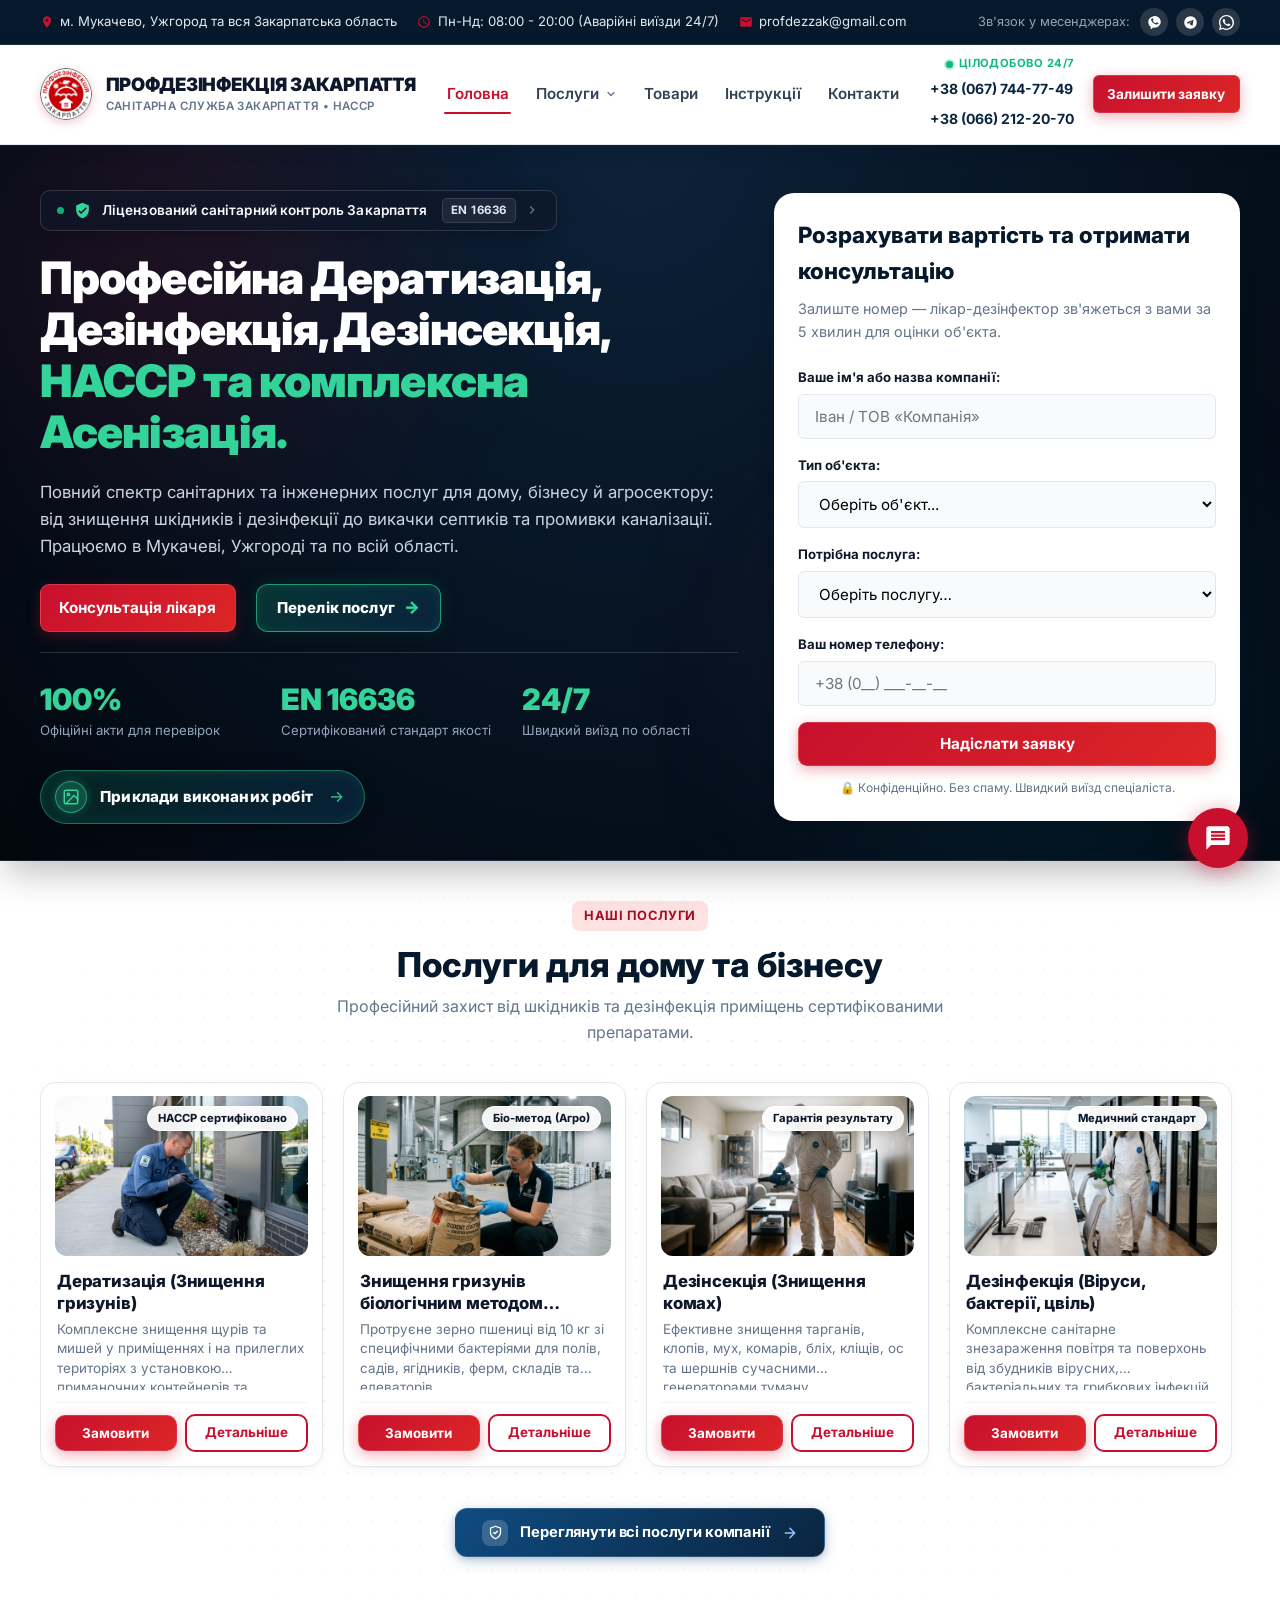
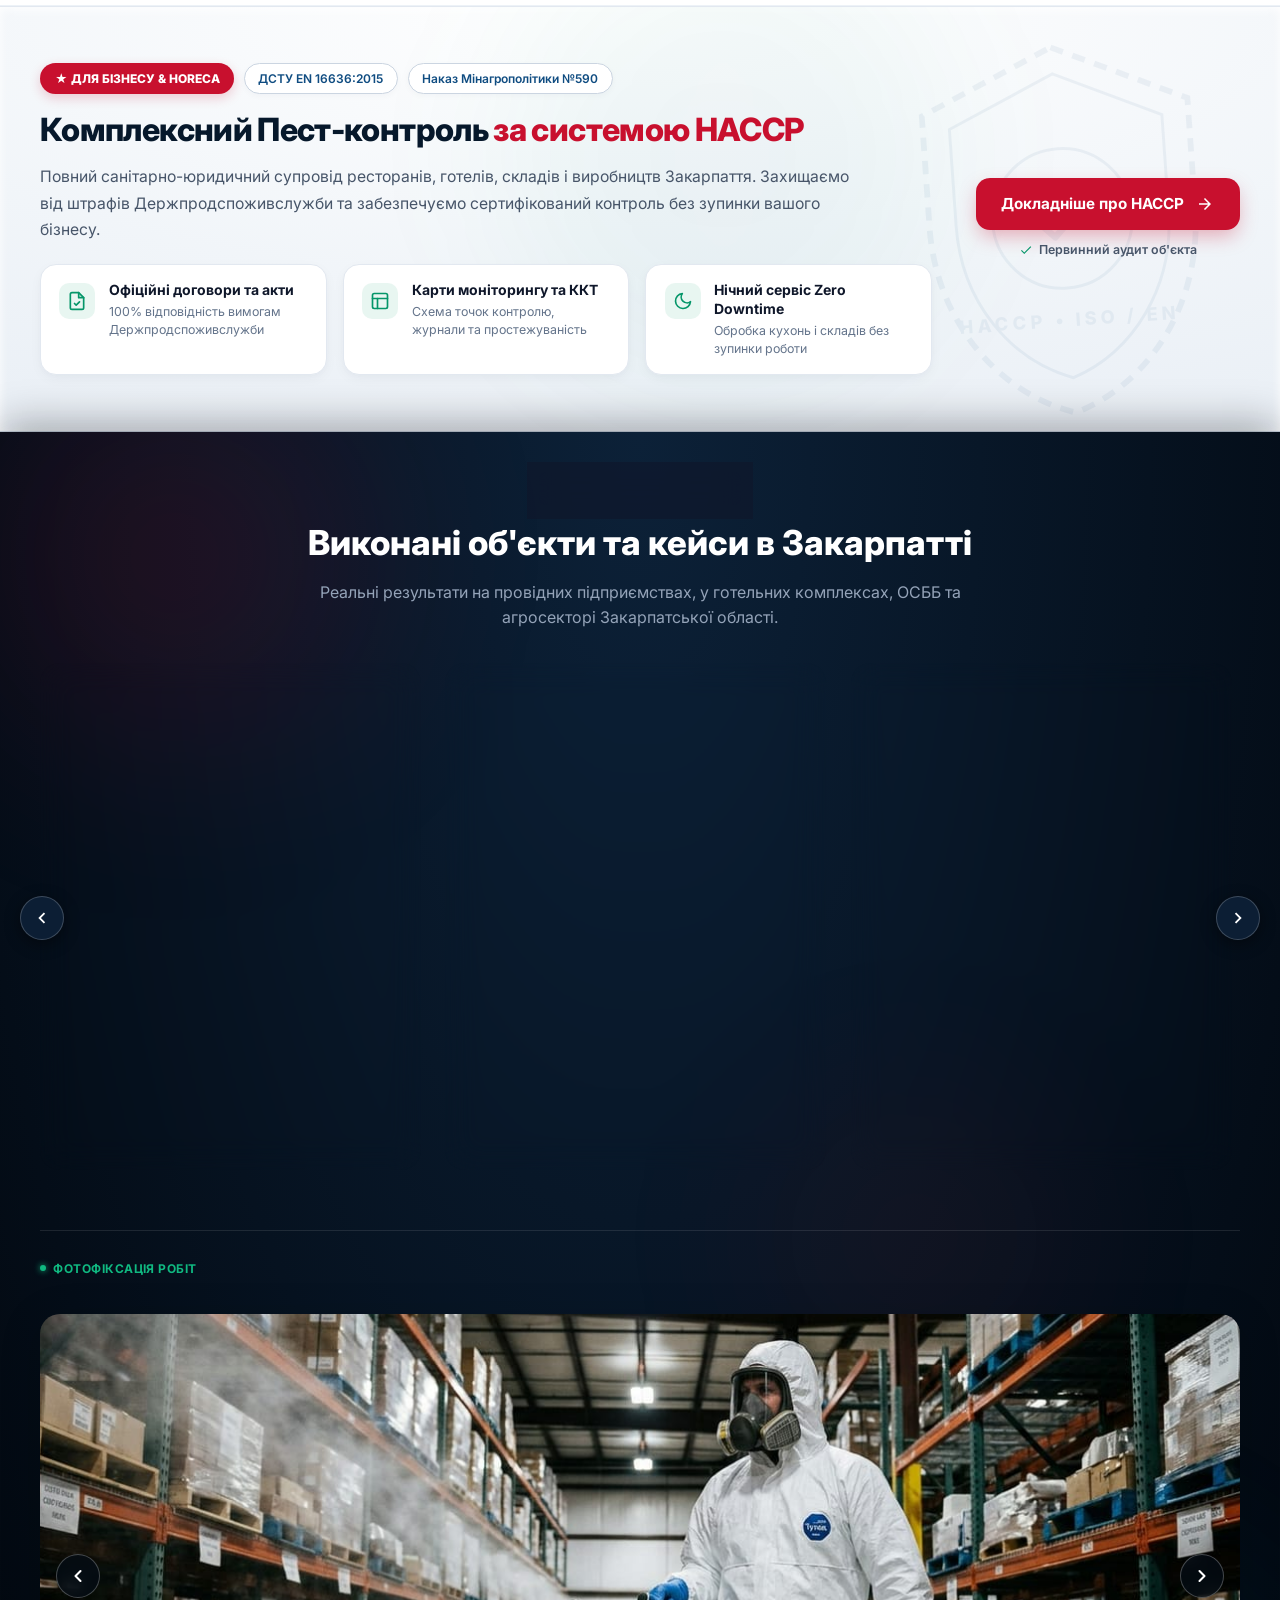
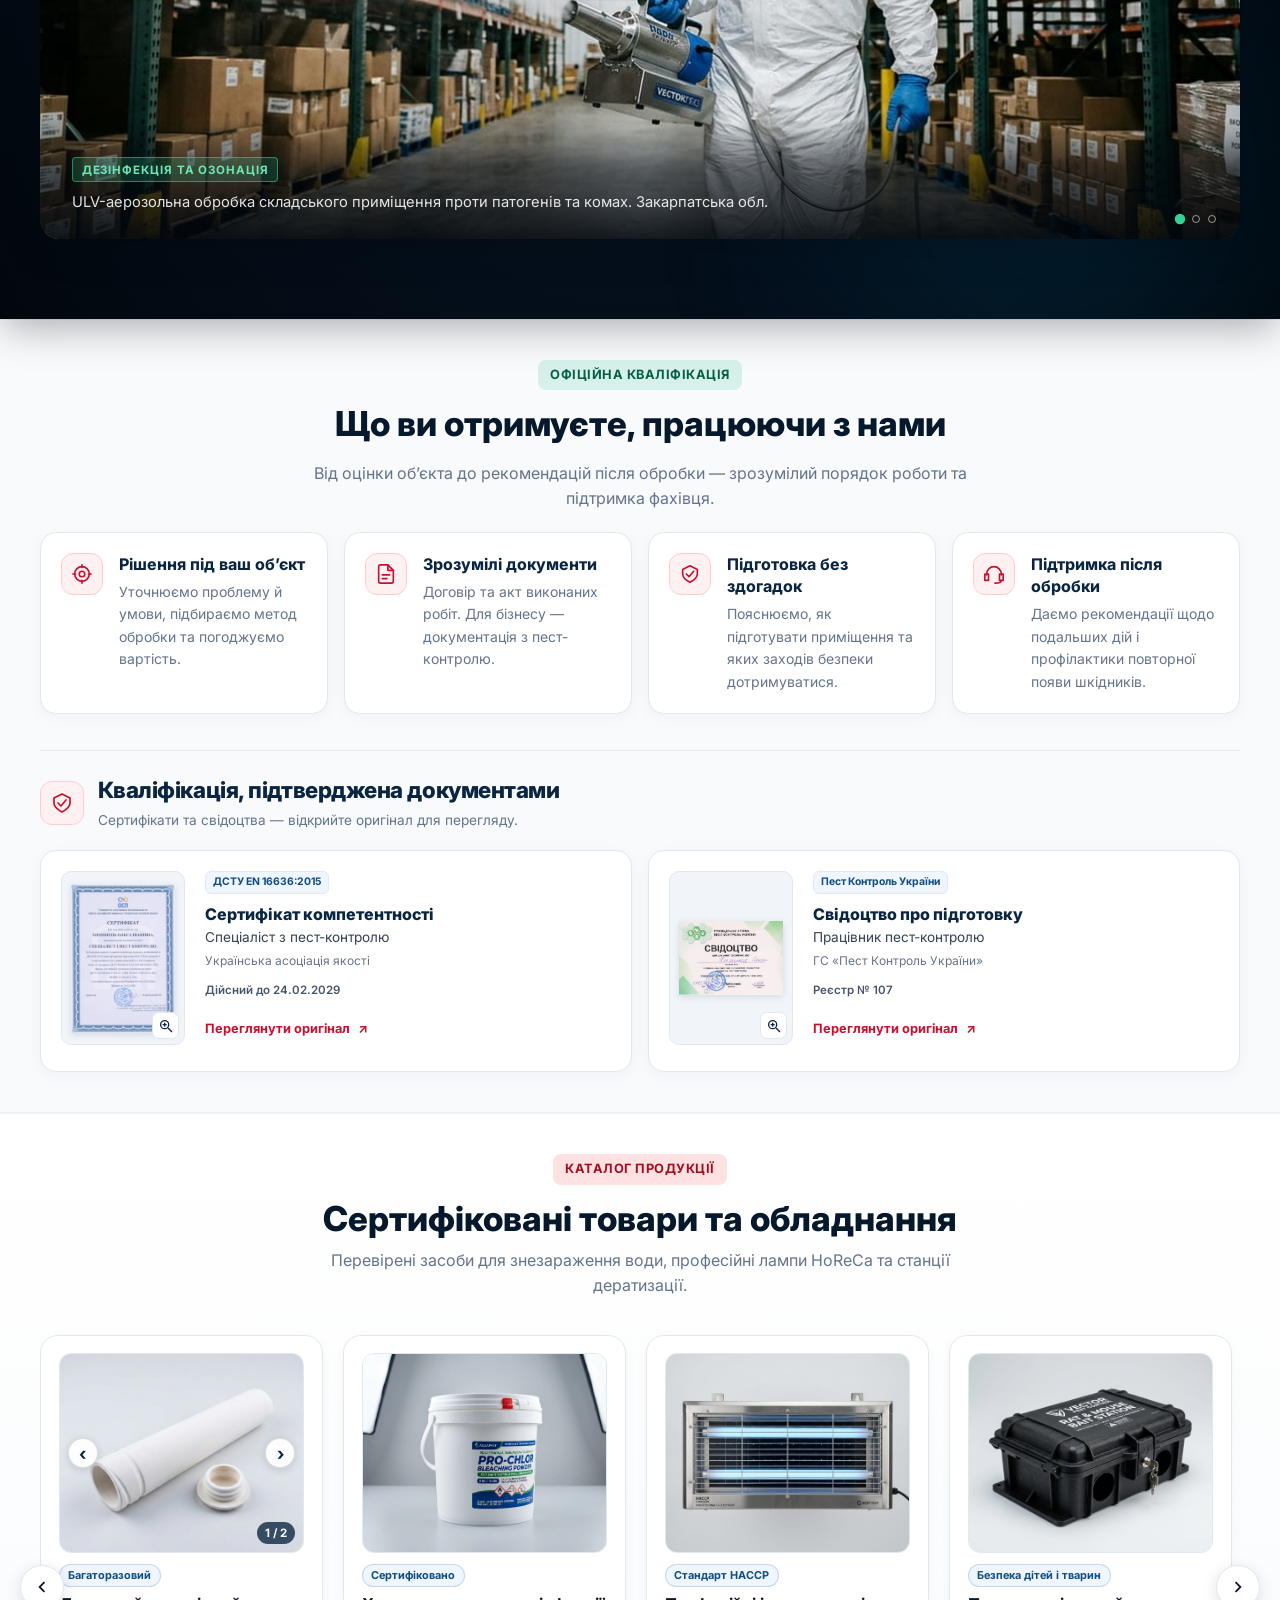
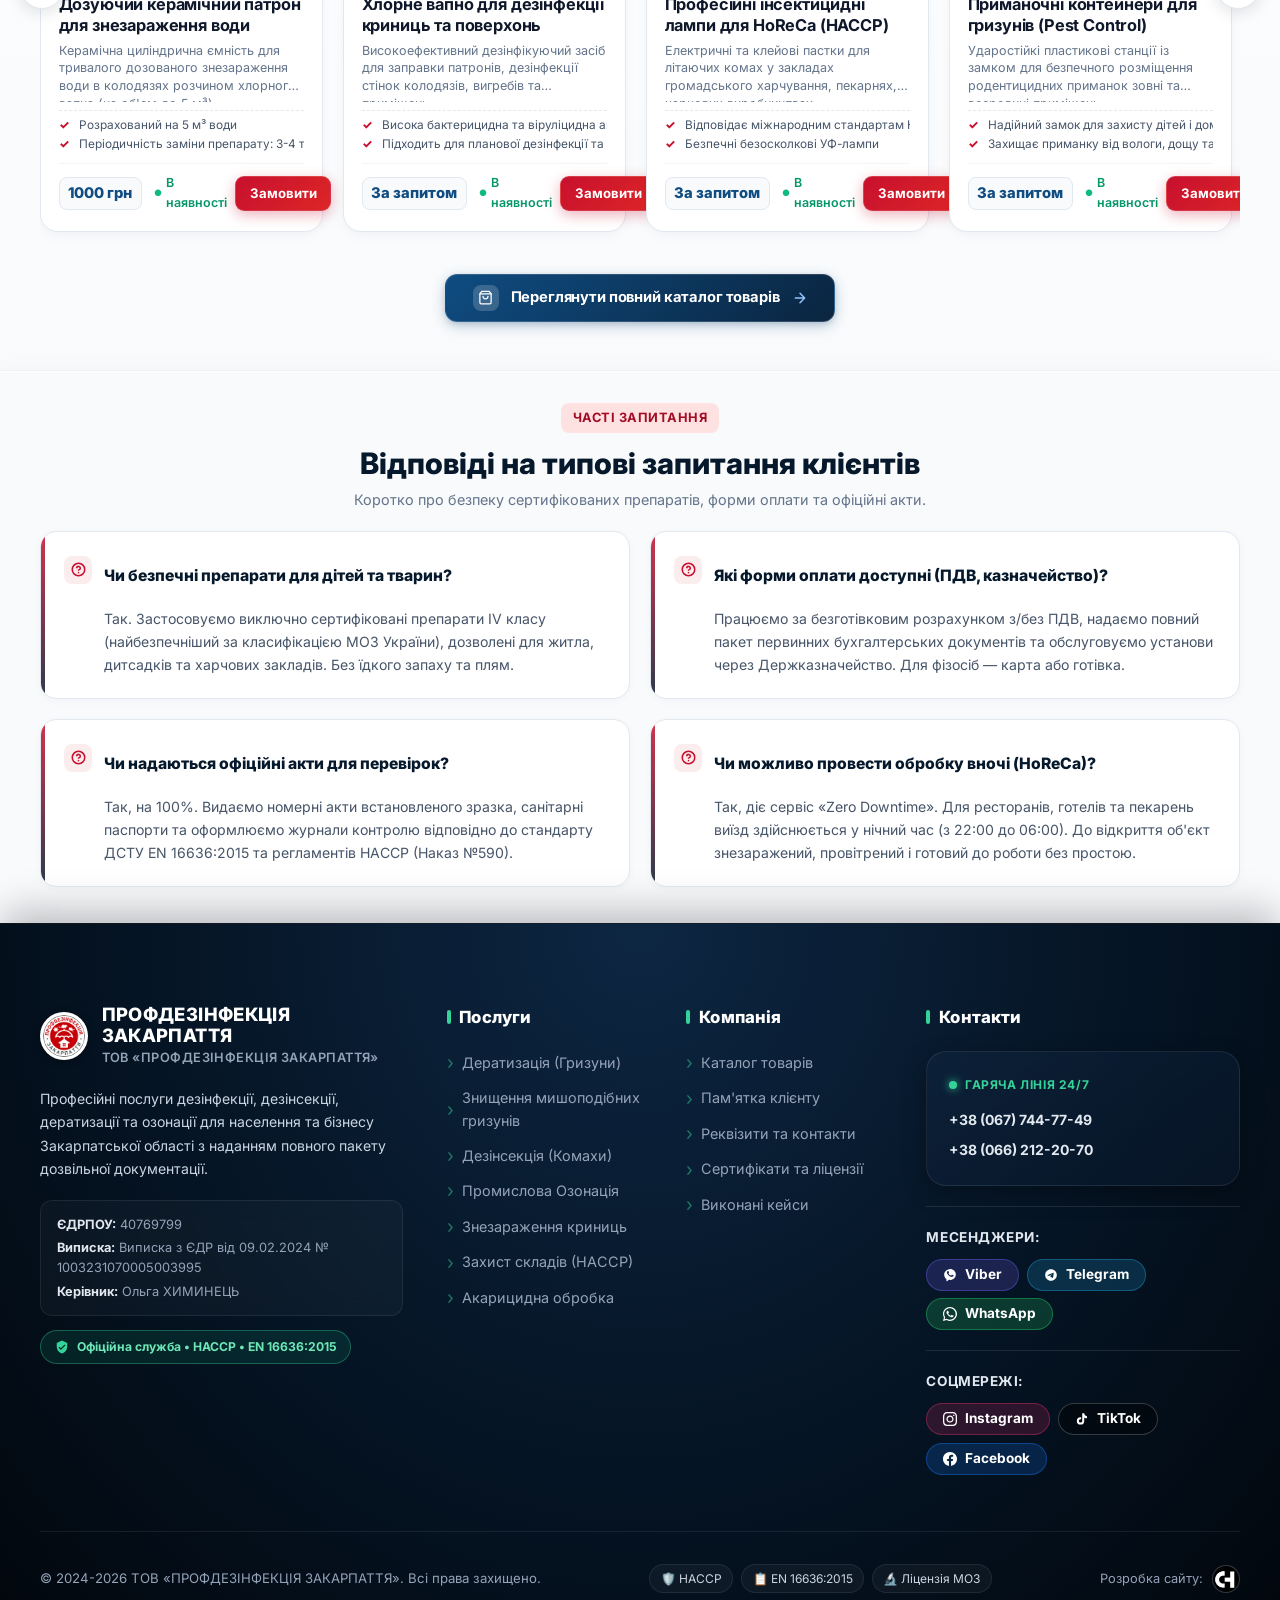
==== commit 627a8a61: "up" ====
--- a/index.html
+++ b/index.html
@@ -22,7 +22,7 @@
   <meta name="twitter:card" content="summary_large_image">
   <meta name="twitter:image" content="https://nemyo.com.ua/img/og-image.jpg">
   <meta property="og:type" content="website">
-  <link rel="stylesheet" href="css/style.css">
+  <link rel="stylesheet" href="css/style.css?v=20261019-15">
   <link rel="preconnect" href="https://fonts.googleapis.com">
   <link rel="preconnect" href="https://fonts.gstatic.com" crossorigin>
   <link href="https://fonts.googleapis.com/css2?family=Inter:wght@400;500;600;700;800;900&display=swap"
@@ -374,7 +374,7 @@
                       <span class="dropdown-item-title">Знезараження води</span>
                       <span class="dropdown-item-sub">Керамічний патрон для криниць</span>
                     </div>
-                    <span class="dropdown-item-price-tag">650 грн</span>
+                    <span class="dropdown-item-price-tag">1000 грн</span>
                   </a>
 
                   <a href="services.html#asenizatsiya" class="dropdown-item">
@@ -482,12 +482,15 @@
             </svg>
           </a>
           <h1 class="hero-title" data-bind="hero-title">
-            Професійна дезінфекція, <span>пест-контроль та асенізація</span> у Закарпатті
+            Професійна Дератизація, Дезінфекція, Дезінсекція, <span>HACCP та комплексна Асенізація.</span>
           </h1>
           <p class="hero-desc" data-bind="hero-desc">Повний спектр санітарних та інженерних послуг для дому, бізнесу й агросектору: від знищення шкідників і дезінфекції до викачки септиків та промивки каналізації. Працюємо в Мукачеві, Ужгороді та по всій області.</p>
           <div class="hero-actions">
             <a href="tel:+380677447749" class="btn btn-primary" data-doctor-contact>Консультація лікаря</a>
-            <a href="services.html" class="hero-services-link">Переглянути послуги <span aria-hidden="true">→</span></a>
+            <a href="services.html" class="hero-services-link">
+              <span class="hero-services-link-text">Перелік послуг</span>
+              <span class="hero-services-link-arrow" aria-hidden="true">→</span>
+            </a>
           </div>
 
           <div class="hero-stats">
@@ -679,11 +682,11 @@
           <div class="service-card" data-category="sanitation" data-catalog-service="water-disinfection">
             <div class="service-img-wrapper">
               <img src="img/services/service-water-disinfection.jpg" alt="Знезараження питної води в криницях" class="service-img" loading="lazy" width="600" height="400">
-              <span class="service-badge">Керамічний патрон 650 грн</span>
-            </div>
-            <h3 class="service-title">Знезараження питної води (патрон)</h3>
+              <span class="service-badge">Керамічний патрон 1000 грн</span>
+            </div>
+            <h3 class="service-title">Знезараження питної води (керамічний патрон)</h3>
             <p class="service-desc">
-              Профілактичне очищення та знезараження колодязів від кишкових паличок, лептоспірозу, встановлення дозуючих патронів.
+              Профілактична дезінфекція криниць, розрахунок норми дезінфікуючої суміші та консультація щодо користування керамічним патроном багаторазового використання.
             </p>
             <div class="service-footer">
               <button class="btn btn-primary btn-sm" data-open-modal data-service-name="Знезараження питної води (керамічний патрон)">Замовити</button>
@@ -820,7 +823,7 @@
   <section class="haccp-section-compact" id="haccp">
     <!-- Ambient Bio-Safety Lighting & Grid -->
     <div class="haccp-ambient-glow" aria-hidden="true"></div>
-    
+
     <!-- Watermark Engineering Shield of HACCP & EN 16636 -->
     <div class="haccp-watermark-shield" aria-hidden="true">
       <svg viewBox="0 0 200 240" fill="none" xmlns="http://www.w3.org/2000/svg">
@@ -842,7 +845,7 @@
           </div>
           <h3 class="haccp-compact-title">Комплексний Пест-контроль <span>за системою НАССР</span></h3>
           <p class="haccp-compact-text">Повний санітарно-юридичний супровід ресторанів, готелів, складів і виробництв Закарпаття. Захищаємо від штрафів Держпродспоживслужби та забезпечуємо сертифікований контроль без зупинки вашого бізнесу.</p>
-          
+
           <!-- 3 Standout White Guarantee Feature Cards -->
           <div class="haccp-features-grid">
             <div class="haccp-feature-card">
@@ -1242,7 +1245,7 @@
           <!-- 1. Керамічний патрон -->
           <div class="product-card" data-catalog-product="ceramic-patron">
             <div class="product-img-wrapper">
-              <img src="img/products/ceramic-patron.jpg" alt="Дозуючий керамічний патрон для криниці"
+              <img src="img/products/ceramic-patron.jpg?v=20261019-15" alt="Дозуючий керамічний патрон для криниці"
                 class="product-img" loading="lazy" width="500" height="400">
             </div>
             <span class="product-badge">Багаторазовий</span>
@@ -1258,7 +1261,7 @@
               <li>Захист від кишкових паличок та лептоспірозу</li>
             </ul>
             <div class="product-price-row">
-              <span class="product-price">За запитом</span>
+              <span class="product-price">1000 грн</span>
               <button class="btn btn-primary btn-sm" data-open-modal
                 data-service-name="Замовлення керамічного патрона">Замовити</button>
             </div>
@@ -1444,7 +1447,7 @@
             <img src="logo.png" alt="Логотип ТОВ ПРОФДЕЗІНФЕКЦІЯ ЗАКАРПАТТЯ" class="footer-logo-img" width="48" height="48">
             <div>
               <div class="brand-text-name">ПРОФДЕЗІНФЕКЦІЯ ЗАКАРПАТТЯ</div>
-              <div class="brand-text-sub">ТОВ «ПРОФДЕЗІНФЕКЦІЯ ЗАКАРПАТТЯ»</div>
+              <div class="brand-text-sub"><span data-company="name">ТОВ «ПРОФДЕЗІНФЕКЦІЯ ЗАКАРПАТТЯ»</span></div>
             </div>
           </div>
           <p class="footer-brand-desc">
@@ -1452,8 +1455,8 @@
             області з наданням повного пакету дозвільної документації.
           </p>
           <div class="footer-requisites-card">
-            <div class="footer-req-row"><strong>ЄДРПОУ:</strong> 40769799</div>
-            <div class="footer-req-row"><strong>Виписка:</strong> № 1003231070005003995 від 09.02.2024</div>
+            <div class="footer-req-row"><strong>ЄДРПОУ:</strong> <span data-company="edrpou">40769799</span></div>
+            <div class="footer-req-row"><strong>Виписка:</strong> <span data-company="extract">№ 1003231070005003995 від 09.02.2024</span></div>
             <div class="footer-req-row"><strong>Керівник:</strong> Ольга ХИМИНЕЦЬ</div>
           </div>
           <div class="footer-license-badge">
@@ -1721,7 +1724,8 @@
       </form>
     </div>
   </div>
-  <script src="js/app.js"></script>
+  <script src="js/service-content.js?v=20261019-15"></script>
+  <script src="js/app.js?v=20261019-15"></script>
 </body>
 
 </html>
--- a/css/style.css
+++ b/css/style.css
@@ -65,7 +65,7 @@
   scroll-behavior: smooth;
   scroll-padding-top: 95px;
   font-size: 16px;
-  overflow-x: hidden;
+  overflow-x: clip;
 }
 
 body {
@@ -74,7 +74,7 @@
   color: var(--text-main);
   line-height: 1.6;
   -webkit-font-smoothing: antialiased;
-  overflow-x: hidden;
+  overflow-x: clip;
 }
 
 a {
@@ -415,12 +415,18 @@
   background: rgba(255, 255, 255, 0.98);
   backdrop-filter: blur(12px);
   -webkit-backdrop-filter: blur(12px);
+  position: -webkit-sticky;
   position: sticky;
   top: 0;
-  z-index: 100;
+  z-index: 1000;
   box-shadow: 0 4px 20px rgba(0, 0, 0, 0.06);
   border-bottom: 1px solid var(--border-color);
-  transition: var(--transition);
+  transition: box-shadow 0.25s ease, background-color 0.25s ease, padding 0.25s ease;
+}
+
+.site-header.scrolled {
+  background: rgba(255, 255, 255, 0.99);
+  box-shadow: 0 8px 28px rgba(15, 23, 42, 0.12);
 }
 
 .header-inner {
@@ -429,6 +435,11 @@
   justify-content: space-between;
   padding: 0.65rem 0;
   gap: 1.25rem;
+  transition: padding 0.25s ease;
+}
+
+.site-header.scrolled .header-inner {
+  padding: 0.45rem 0;
 }
 
 .brand-logo {
@@ -1909,7 +1920,8 @@
   grid-template-columns: 1fr auto 1fr;
   align-items: center;
   gap: 1.25rem;
-  max-width: 880px;
+  width: 100%;
+  max-width: 100%;
   margin: 1.25rem auto 1.5rem;
   padding: 0.85rem 1.35rem;
   background: #F8FAFC;
@@ -3872,7 +3884,11 @@
 .service-detail-block:hover {
   border-color: #CBD5E1;
   box-shadow: 0 24px 48px -12px rgba(10, 37, 64, 0.12), 0 8px 24px -4px rgba(10, 37, 64, 0.05);
-  transform: translateY(-5px);
+}
+
+.service-detail-block.service-target-active {
+  border-color: var(--brand-red);
+  box-shadow: 0 0 0 3px rgba(200, 16, 46, 0.14), 0 20px 42px -10px rgba(10, 37, 64, 0.14);
 }
 
 .service-detail-header {
@@ -4202,7 +4218,8 @@
   display: flex;
   flex-direction: column;
   gap: 1.75rem;
-  max-width: 1040px;
+  width: 100%;
+  max-width: 100%;
   margin: 0 auto;
 }
 
@@ -4416,7 +4433,8 @@
   display: flex;
   flex-direction: column;
   gap: 1rem;
-  max-width: 900px;
+  width: 100%;
+  max-width: 100%;
   margin: 0 auto;
 }
 
@@ -4494,7 +4512,8 @@
   display: grid;
   grid-template-columns: 1fr 1fr;
   gap: 0.85rem 1.25rem;
-  max-width: 1040px;
+  width: 100%;
+  max-width: 100%;
   margin: 0 auto;
 }
 .faq-compact-col {
@@ -5842,7 +5861,8 @@
   border-radius: 18px;
   padding: 2rem 2.25rem;
   box-shadow: 0 4px 20px rgba(10, 37, 64, 0.05);
-  max-width: 1040px;
+  width: 100%;
+  max-width: 100%;
   margin: 0 auto;
 }
 
@@ -6047,7 +6067,7 @@
   overflow: hidden;
   padding: clamp(2.75rem, 4.5vw, 3.5rem) 0;
   background-color: #F8FAFC;
-  background-image: 
+  background-image:
     radial-gradient(120% 120% at 50% 0%, #FFFFFF 0%, #F1F5F9 55%, #E8EEF5 100%),
     radial-gradient(circle, rgba(15, 76, 129, 0.08) 1.25px, transparent 1.25px);
   background-size: 100% 100%, 24px 24px;
@@ -6553,12 +6573,27 @@
     display: flex !important;
     align-items: center;
     gap: 0.85rem;
+    background: transparent !important;
+    box-shadow: none !important;
+    filter: none !important;
   }
 
   .print-logo-img {
-    width: 46px !important;
-    height: 46px !important;
-    object-fit: contain;
+    width: 48px !important;
+    height: 48px !important;
+    object-fit: contain !important;
+    border-radius: 50% !important;
+    clip-path: circle(50% at center) !important;
+    -webkit-clip-path: circle(50% at center) !important;
+    background: transparent !important;
+    background-color: transparent !important;
+    box-shadow: none !important;
+    -webkit-box-shadow: none !important;
+    filter: none !important;
+    -webkit-filter: none !important;
+    mix-blend-mode: normal !important;
+    border: none !important;
+    outline: none !important;
   }
 
   .print-brand-info {
@@ -6766,7 +6801,7 @@
 /* 1. Services Section & Slider Wrapper */
 .services-section-wrapper {
   background-color: #F8FAFC !important;
-  background-image: 
+  background-image:
     radial-gradient(circle at 50% 0%, rgba(15, 76, 129, 0.06) 0%, transparent 60%),
     radial-gradient(circle at 90% 100%, rgba(200, 16, 46, 0.025) 0%, transparent 50%),
     linear-gradient(180deg, #F8FAFC 0%, #F1F5F9 50%, #FAFBFD 100%) !important;
@@ -7740,7 +7775,7 @@
 .services-hero-grid {
   display: grid;
   grid-template-columns: 1.2fr 0.8fr;
-  gap: 1.5rem;
+  gap: 2.25rem;
   align-items: center;
   position: relative;
   z-index: 2;
@@ -7801,7 +7836,7 @@
   line-height: 1.5;
   color: #CBD5E1;
   margin-bottom: 0.9rem;
-  max-width: 530px;
+  max-width: 660px;
 }
 
 .services-hero-actions {
@@ -7848,7 +7883,7 @@
   display: flex;
   flex-wrap: wrap;
   gap: 0.4rem;
-  max-width: 560px;
+  max-width: 660px;
 }
 
 .services-hero-trust-item {
@@ -8256,7 +8291,7 @@
 .lead-success .btn { width: 100%; }
 [data-lead-form][hidden], .lead-success[hidden], .lead-feedback[hidden] { display: none !important; }
 .product-img-wrapper { height: 200px !important; background: #F8FAFC !important; }
-.product-img, .product-card:hover .product-img { object-fit: contain !important; transform: none !important; padding: .5rem; }
+.product-img { object-fit: cover !important; padding: 0 !important; }
 .instructions-nav { background: rgba(255,255,255,.72); border: 1px solid #E2E8F0; }
 .instructions-tab-btn.active { background: var(--brand-navy); color: #fff; border-color: var(--brand-navy); box-shadow: 0 4px 12px rgba(15,23,42,.16); }
 .instructions-tab-btn.active .instruction-tab-name { color: #fff; }
@@ -8771,3 +8806,438 @@
 
 
 
+/* Photographs added through the service editor. */
+.service-extra-gallery { display: grid; grid-template-columns: repeat(auto-fit, minmax(min(100%, 240px), 1fr)); gap: 1rem; margin: 1.5rem 0; }
+.service-extra-gallery figure { margin: 0; }
+.service-extra-gallery img { width: 100%; height: 220px; object-fit: cover; border-radius: 12px; }
+.service-extra-gallery figcaption { margin-top: .5rem; color: var(--text-muted); font-size: .9rem; }
+
+.product-stock-status { margin: 0 auto 0 0.25rem; color: #059669; font-size: 0.78rem; font-weight: 600; display: inline-flex; align-items: center; gap: 0.25rem; }
+.product-stock-status::before { content: '●'; font-size: 0.55rem; color: #10B981; }
+
+.product-photo-gallery { position: relative !important; }
+.product-photo-gallery .product-img:not(:first-of-type) { display: none !important; }
+.product-card .product-img { cursor: zoom-in; }
+.product-gallery-btn {
+  position: absolute;
+  top: 50%;
+  transform: translateY(-50%);
+  width: 30px;
+  height: 30px;
+  border-radius: 50%;
+  border: 1px solid rgba(15, 23, 42, 0.14);
+  background: rgba(255, 255, 255, 0.92);
+  color: var(--brand-navy);
+  display: inline-flex;
+  align-items: center;
+  justify-content: center;
+  font-size: 1.1rem;
+  font-weight: 700;
+  line-height: 1;
+  cursor: pointer;
+  z-index: 3;
+  box-shadow: 0 2px 8px rgba(15, 23, 42, 0.15);
+  transition: all 0.2s ease;
+}
+.product-gallery-btn:hover { background: var(--brand-navy); color: #fff; }
+.product-gallery-btn.prev { left: 8px; }
+.product-gallery-btn.next { right: 8px; }
+.product-gallery-counter {
+  position: absolute;
+  bottom: 8px;
+  right: 8px;
+  padding: 2px 8px;
+  border-radius: 999px;
+  background: rgba(10, 37, 64, 0.78);
+  color: #fff;
+  font-size: 0.72rem;
+  font-weight: 700;
+  z-index: 3;
+  pointer-events: none;
+}
+
+.product-img-wrapper[hidden],.cases-gallery-block[hidden],.service-img[hidden],.service-detail-block img[hidden] { display:none; }
+
+.documents-showcase[hidden] { display:none; }
+
+/* ==========================================================================
+   Prominent "Перелік послуг" Button & Mobile Services Navigation Highlight
+   ========================================================================== */
+.hero-services-link {
+  display: inline-flex;
+  align-items: center;
+  justify-content: center;
+  gap: 0.6rem;
+  min-height: 48px;
+  padding: 0.6rem 1.25rem;
+  border-radius: 12px;
+  background: linear-gradient(135deg, rgba(16, 185, 129, 0.22) 0%, rgba(10, 37, 64, 0.88) 100%);
+  border: 1.5px solid rgba(52, 211, 153, 0.65);
+  color: #FFFFFF;
+  font-weight: 800;
+  font-size: 0.94rem;
+  text-decoration: none;
+  backdrop-filter: blur(12px);
+  -webkit-backdrop-filter: blur(12px);
+  box-shadow: 0 6px 20px rgba(0, 0, 0, 0.35), 0 0 18px rgba(16, 185, 129, 0.2), inset 0 0 12px rgba(52, 211, 153, 0.12);
+  transition: all 0.28s cubic-bezier(0.16, 1, 0.3, 1);
+}
+
+.hero-services-link:hover {
+  background: linear-gradient(135deg, rgba(16, 185, 129, 0.34) 0%, rgba(15, 76, 129, 0.95) 100%);
+  border-color: #6EE7B7;
+  color: #FFFFFF;
+  transform: translateY(-2px);
+  box-shadow: 0 10px 26px rgba(16, 185, 129, 0.35), 0 0 22px rgba(52, 211, 153, 0.28);
+}
+
+.hero-services-link-text {
+  color: #FFFFFF;
+  font-weight: 800;
+  letter-spacing: 0.01em;
+}
+
+.hero-services-link-arrow {
+  color: #34D399;
+  font-size: 1.05rem;
+  font-weight: 900;
+  transition: transform 0.25s ease;
+}
+
+.hero-services-link:hover .hero-services-link-arrow {
+  transform: translateX(4px);
+  color: #6EE7B7;
+}
+
+.services-quick-count,
+.services-quick-title svg {
+  display: none !important;
+}
+
+@media (max-width: 1080px) {
+  .nav-link-dropdown-wrap {
+    background: linear-gradient(135deg, #FFF1F2 0%, #F8FAFC 100%);
+    border: 1.5px solid rgba(200, 16, 46, 0.28) !important;
+    border-radius: 12px;
+    padding: 0.2rem 0.35rem 0.2rem 0.65rem;
+    margin-bottom: 0.15rem;
+  }
+  .nav-link-dropdown {
+    color: var(--brand-navy) !important;
+    font-weight: 800 !important;
+  }
+  .dropdown-mobile-toggle {
+    width: auto !important;
+    height: 36px !important;
+    min-height: 36px !important;
+    padding: 0 0.75rem !important;
+    gap: 0.35rem;
+    background: var(--brand-red) !important;
+    border-color: var(--brand-red) !important;
+    color: #FFFFFF !important;
+    border-radius: 8px !important;
+    box-shadow: 0 3px 10px rgba(200, 16, 46, 0.25);
+  }
+  .dropdown-mobile-toggle::before {
+    content: 'Перелік послуг';
+    font-size: 0.75rem;
+    font-weight: 800;
+    letter-spacing: 0.01em;
+    white-space: nowrap;
+  }
+  .dropdown-mobile-toggle .dropdown-chevron {
+    color: #FFFFFF !important;
+  }
+}
+
+@media (max-width: 768px) {
+  .hero-actions .hero-services-link {
+    width: 100%;
+    justify-content: center;
+    min-height: 50px;
+    padding: 0.6rem 1rem !important;
+    font-size: 0.95rem !important;
+    border-width: 1.5px;
+    box-shadow: 0 8px 22px rgba(0, 0, 0, 0.4), 0 0 20px rgba(16, 185, 129, 0.26);
+  }
+  .services-catalog-cta-wrap .btn-catalog-cta {
+    width: 100%;
+    max-width: 100%;
+    min-height: 50px;
+    font-size: 0.94rem;
+    justify-content: center;
+    box-shadow: 0 8px 22px -2px rgba(200, 16, 46, 0.38);
+  }
+  .services-quick-header {
+    background: linear-gradient(135deg, #0A2540 0%, #0F4C81 100%);
+    border: 1px solid rgba(52, 211, 153, 0.4);
+    border-radius: 12px;
+    padding: 0.75rem 1rem;
+    margin-bottom: 0.75rem;
+    justify-content: center;
+    box-shadow: 0 6px 16px rgba(10, 37, 64, 0.14);
+  }
+  .services-quick-title {
+    color: #FFFFFF !important;
+    font-size: 0.88rem !important;
+    letter-spacing: 0.06em;
+  }
+  .service-quick-btn {
+    background: #FFFFFF;
+    border: 1px solid #CBD5E1;
+    border-left: 4px solid var(--brand-red);
+    box-shadow: 0 3px 10px rgba(10, 37, 64, 0.06);
+    padding: 0.75rem 0.9rem;
+  }
+  .service-quick-icon-wrap {
+    background: #EFF6FF;
+    border-color: #BFDBFE;
+    color: #0F4C81;
+    width: 32px;
+    height: 32px;
+    flex: 0 0 32px;
+  }
+  .service-quick-label {
+    color: #0F172A;
+    font-weight: 700;
+    font-size: 0.9rem;
+  }
+  .service-quick-chevron {
+    color: var(--brand-red);
+  }
+  .service-card-nav-link {
+    background: #EFF6FF;
+    border: 1.5px solid #93C5FD;
+    color: #0F4C81;
+    font-weight: 800;
+    box-shadow: 0 2px 8px rgba(15, 76, 129, 0.08);
+  }
+}
+
+/* ==========================================================================
+   Doctor Direct Contact Modal (#doctorContactModal)
+   ========================================================================== */
+.doctor-contact-modal-content {
+  max-width: 450px !important;
+  width: 100%;
+  padding: 2rem 1.5rem 1.5rem !important;
+  text-align: center;
+  border-radius: 22px !important;
+  border: 1px solid #E2E8F0 !important;
+  border-top: 4px solid var(--brand-red) !important;
+  background: #FFFFFF !important;
+  box-shadow: 0 25px 50px -12px rgba(10, 37, 64, 0.35) !important;
+}
+
+.doctor-avatar-circle {
+  width: 56px;
+  height: 56px;
+  margin: 0 auto 0.85rem;
+  border-radius: 16px;
+  background: linear-gradient(135deg, #0A2540 0%, #0F4C81 100%);
+  color: #34D399;
+  display: flex;
+  align-items: center;
+  justify-content: center;
+  box-shadow: 0 8px 20px rgba(10, 37, 64, 0.18);
+  border: 1px solid rgba(52, 211, 153, 0.35);
+}
+
+.doctor-modal-title {
+  font-size: 1.28rem;
+  font-weight: 800;
+  color: var(--brand-navy);
+  margin: 0 0 0.35rem;
+  line-height: 1.25;
+  letter-spacing: -0.02em;
+}
+
+.doctor-modal-sub {
+  font-size: 0.86rem;
+  color: #64748B;
+  margin: 0 0 1.1rem;
+  line-height: 1.45;
+}
+
+.doctor-modal-phone-card {
+  display: flex;
+  flex-direction: column;
+  align-items: center;
+  gap: 0.35rem;
+  background: linear-gradient(135deg, #0A2540 0%, #0F3456 100%);
+  color: #FFFFFF;
+  padding: 1rem 1.1rem;
+  border-radius: 14px;
+  margin-bottom: 1rem;
+  border: 1px solid rgba(52, 211, 153, 0.32);
+  box-shadow: 0 8px 22px rgba(10, 37, 64, 0.16);
+}
+
+.doctor-modal-phone-lbl {
+  font-size: 0.72rem;
+  font-weight: 700;
+  color: #94A3B8;
+  text-transform: uppercase;
+  letter-spacing: 0.04em;
+  display: block;
+}
+
+.doctor-modal-phone-val {
+  font-size: clamp(1.25rem, 4.5vw, 1.48rem);
+  font-weight: 900;
+  color: #FFFFFF;
+  text-decoration: none;
+  letter-spacing: -0.01em;
+  line-height: 1.2;
+  display: inline-block;
+  transition: color 0.2s ease;
+}
+
+.doctor-modal-phone-val:hover {
+  color: #34D399;
+}
+
+.doctor-modal-phone-badge {
+  display: inline-flex;
+  align-items: center;
+  justify-content: center;
+  gap: 0.45rem;
+  font-size: 0.73rem;
+  font-weight: 600;
+  color: #D1FAE5;
+  background: rgba(16, 185, 129, 0.16);
+  border: 1px solid rgba(52, 211, 153, 0.35);
+  padding: 0.25rem 0.7rem;
+  border-radius: 999px;
+  margin-top: 0.2rem;
+  line-height: 1.3;
+}
+
+.badge-dot-live {
+  width: 7px;
+  height: 7px;
+  border-radius: 50%;
+  background: #10B981;
+  box-shadow: 0 0 8px #10B981;
+  flex-shrink: 0;
+  display: inline-block;
+}
+
+.doctor-modal-channels {
+  display: flex;
+  flex-direction: column;
+  gap: 0.55rem;
+  text-align: left;
+}
+
+.doctor-channel-card {
+  display: flex;
+  align-items: center;
+  gap: 0.85rem;
+  padding: 0.72rem 0.9rem;
+  border-radius: 12px;
+  border: 1px solid #E2E8F0;
+  background: #F8FAFC;
+  text-decoration: none;
+  color: #0F172A;
+  transition: all 0.2s cubic-bezier(0.16, 1, 0.3, 1);
+}
+
+.doctor-channel-card.call {
+  background: #FFF1F2;
+  border-color: #FECDD3;
+}
+
+.doctor-channel-card:hover {
+  transform: translateY(-2px);
+  background: #FFFFFF;
+  border-color: #CBD5E1;
+  box-shadow: 0 6px 16px rgba(10, 37, 64, 0.08);
+}
+
+.channel-icon-wrap {
+  width: 40px;
+  height: 40px;
+  flex: 0 0 40px;
+  border-radius: 10px;
+  display: flex;
+  align-items: center;
+  justify-content: center;
+  color: #FFFFFF;
+}
+
+.channel-icon-wrap.call {
+  background: var(--brand-red);
+  box-shadow: 0 4px 10px rgba(200, 16, 46, 0.25);
+}
+
+.channel-icon-wrap.viber {
+  background: #7360F2;
+  box-shadow: 0 4px 10px rgba(115, 96, 242, 0.25);
+}
+
+.channel-icon-wrap.telegram {
+  background: #2AABEE;
+  box-shadow: 0 4px 10px rgba(42, 171, 238, 0.25);
+}
+
+.channel-icon-wrap.whatsapp {
+  background: #25D366;
+  box-shadow: 0 4px 10px rgba(37, 211, 102, 0.25);
+}
+
+.channel-info {
+  display: flex;
+  flex-direction: column;
+  gap: 0.12rem;
+  flex-grow: 1;
+  min-width: 0;
+}
+
+.channel-info strong {
+  font-size: 0.92rem;
+  font-weight: 800;
+  color: #0F172A;
+  line-height: 1.25;
+  display: block;
+}
+
+.channel-info span {
+  font-size: 0.76rem;
+  color: #64748B;
+  line-height: 1.3;
+  display: block;
+}
+
+.channel-action-arrow {
+  font-size: 1.05rem;
+  font-weight: 800;
+  color: #94A3B8;
+  flex-shrink: 0;
+  transition: transform 0.2s ease, color 0.2s ease;
+}
+
+.doctor-channel-card:hover .channel-action-arrow {
+  transform: translateX(3px);
+  color: var(--brand-navy);
+}
+
+@media (max-width: 480px) {
+  .doctor-contact-modal-content {
+    padding: 1.75rem 1.1rem 1.25rem !important;
+  }
+  .doctor-modal-phone-card {
+    padding: 0.85rem 0.9rem;
+  }
+  .doctor-channel-card {
+    padding: 0.65rem 0.75rem;
+    gap: 0.7rem;
+  }
+  .channel-icon-wrap {
+    width: 36px;
+    height: 36px;
+    flex: 0 0 36px;
+  }
+}
+
+
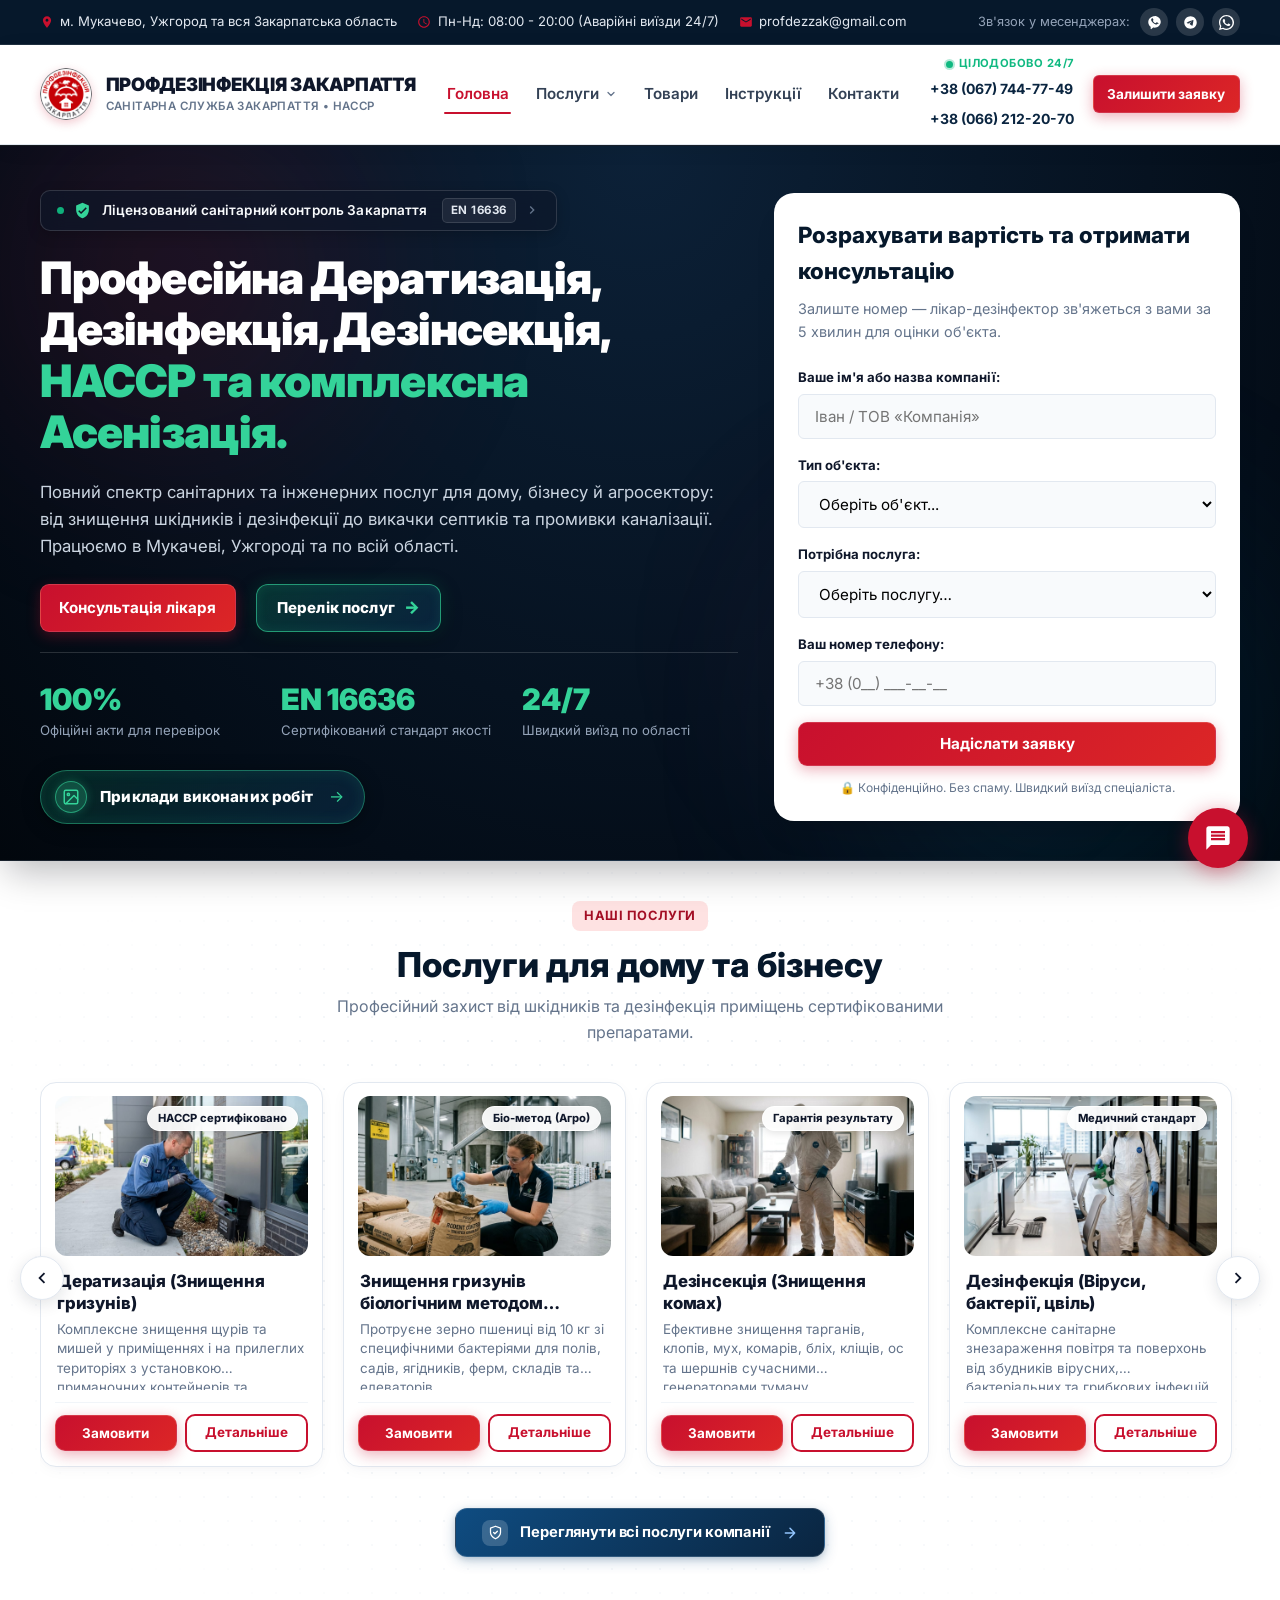
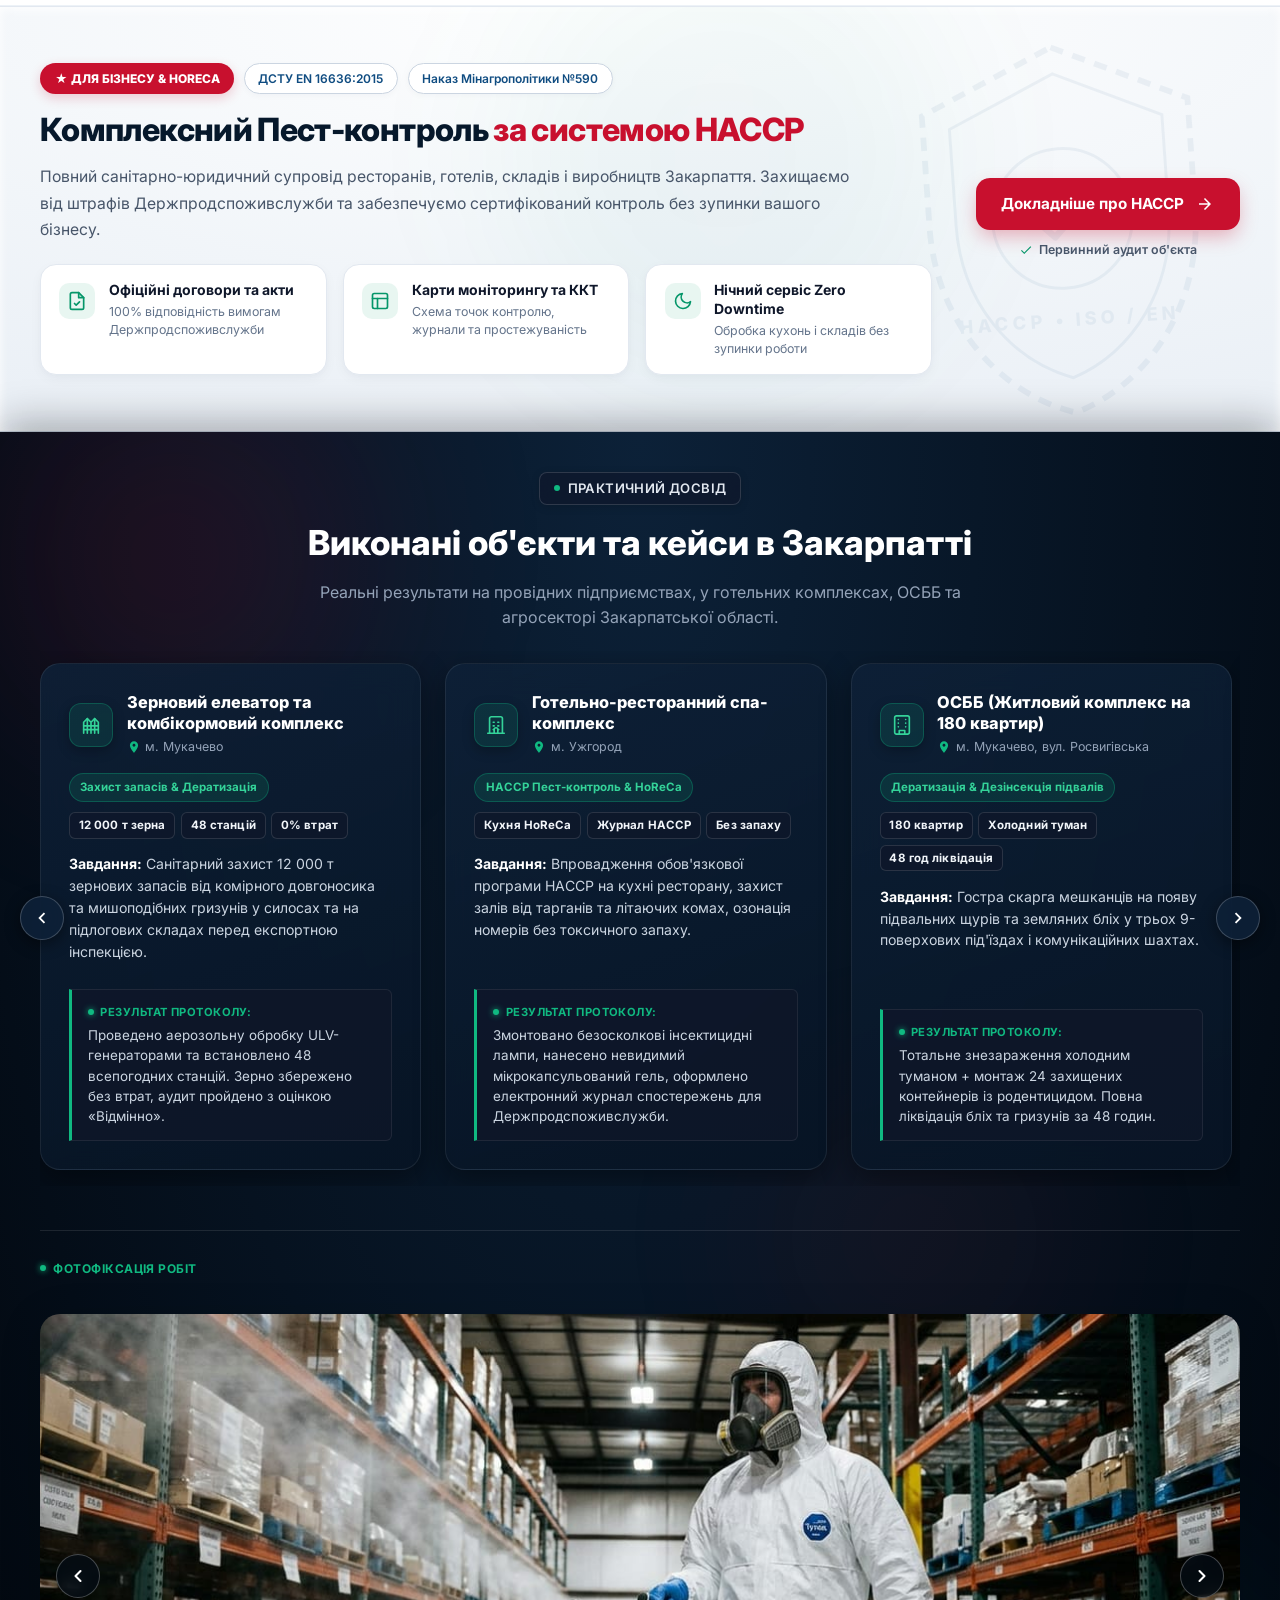
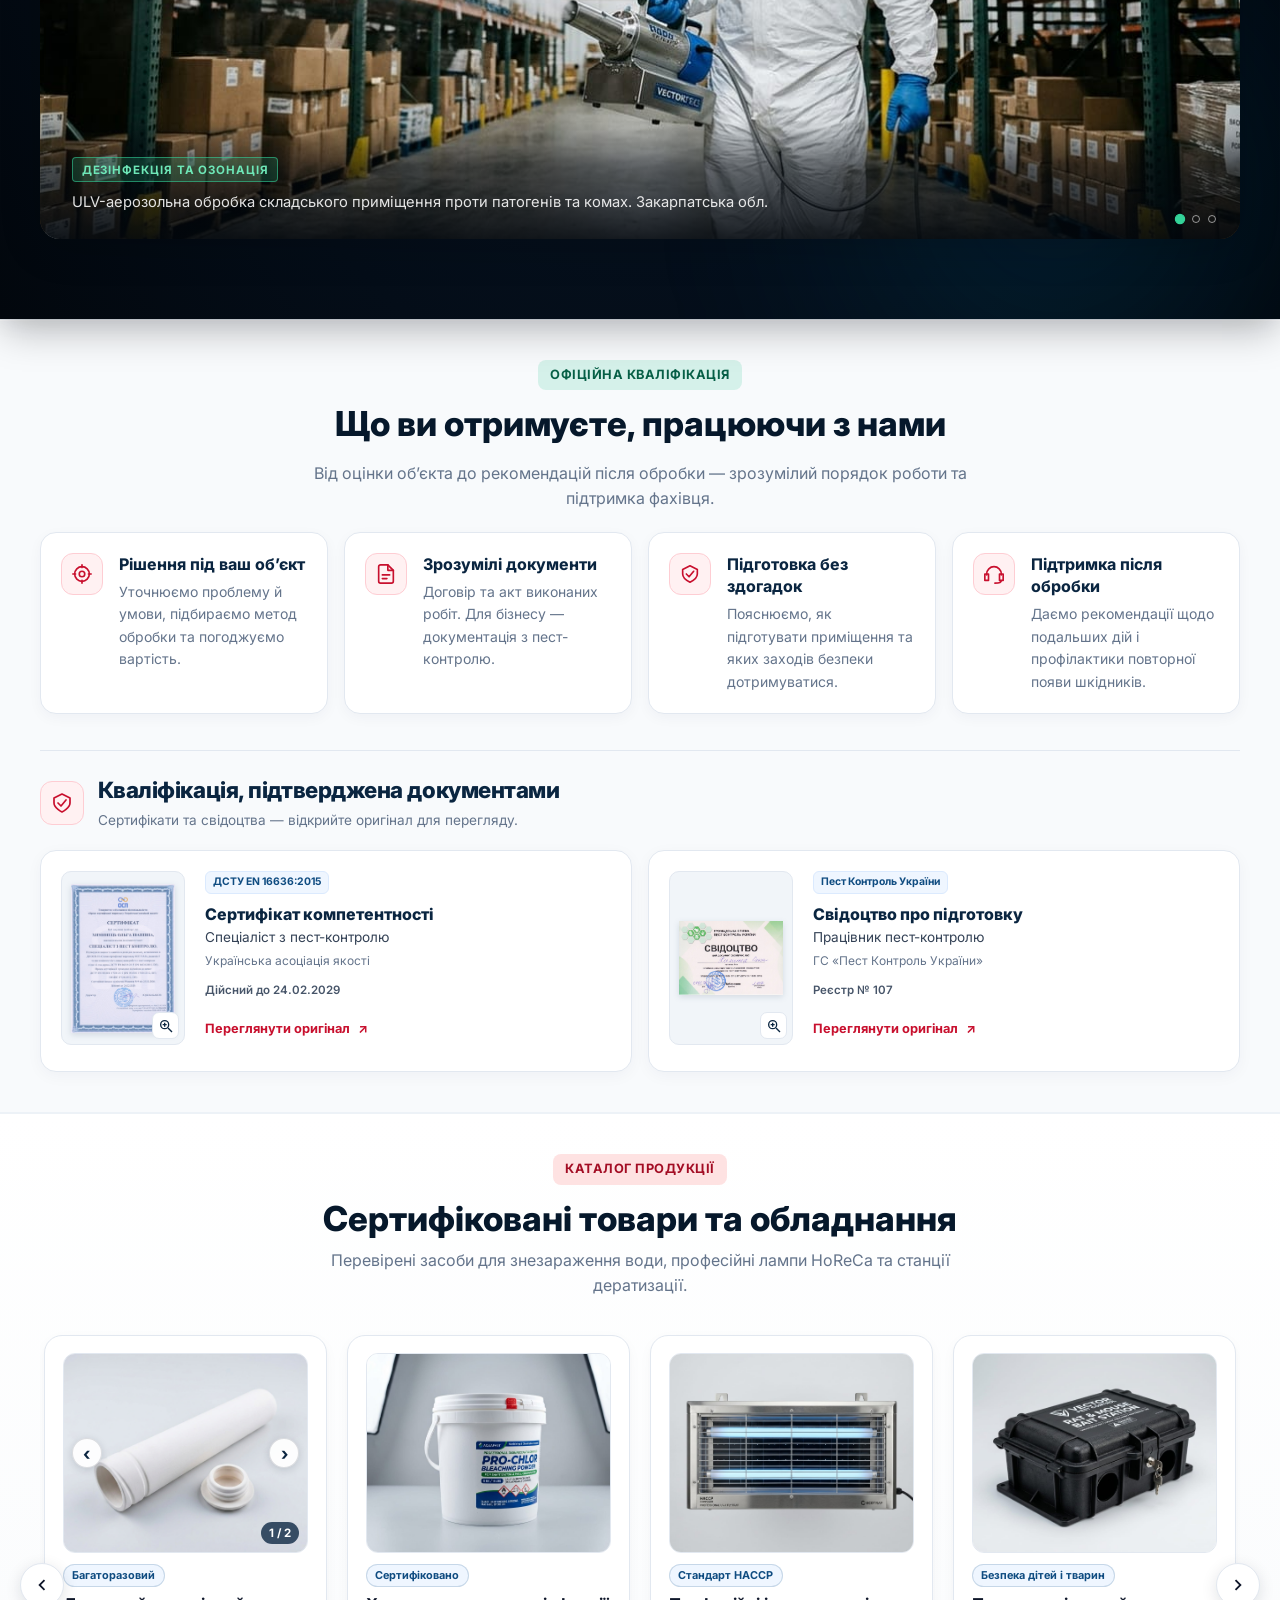
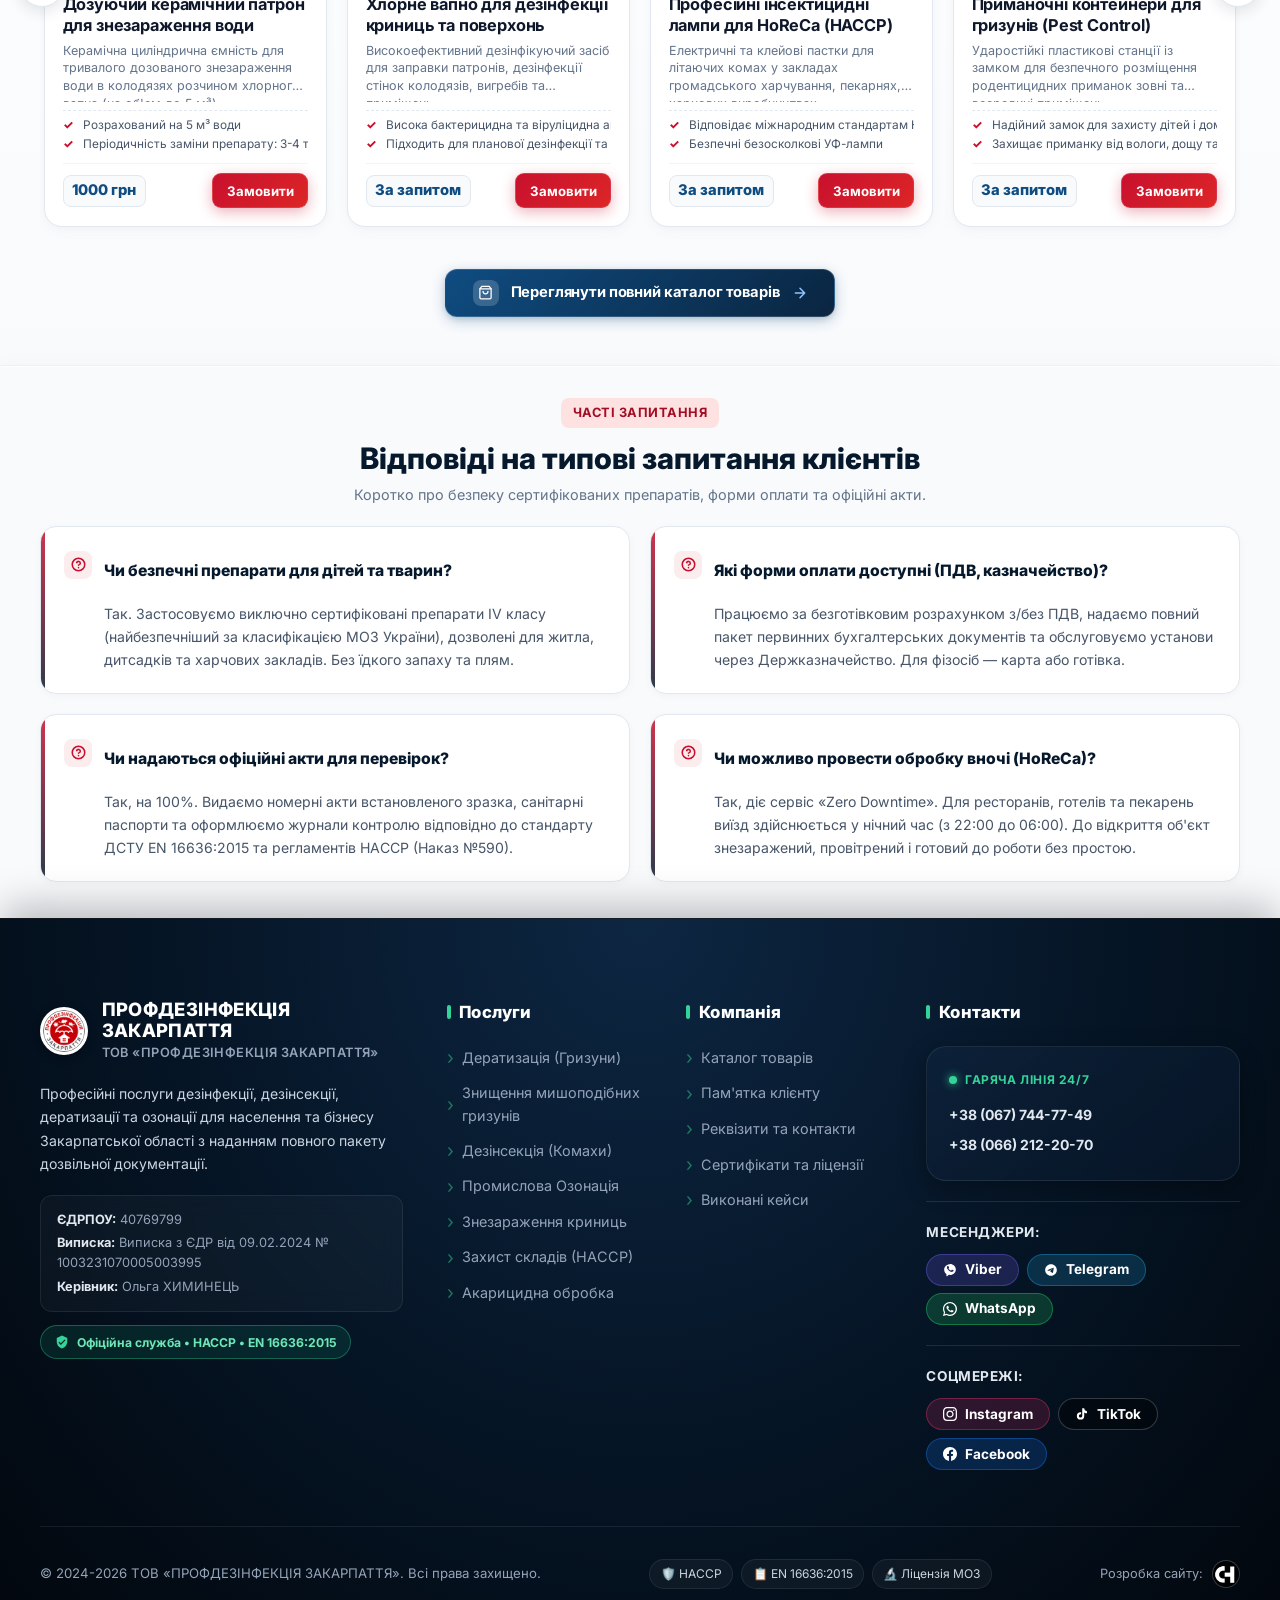
==== commit 6e7b1290: "fix price" ====
--- a/index.html
+++ b/index.html
@@ -1,4 +1,4 @@
-<!DOCTYPE html>
+﻿<!DOCTYPE html>
 <html lang="uk">
 
 <head>
@@ -22,7 +22,7 @@
   <meta name="twitter:card" content="summary_large_image">
   <meta name="twitter:image" content="https://nemyo.com.ua/img/og-image.jpg">
   <meta property="og:type" content="website">
-  <link rel="stylesheet" href="css/style.css?v=20261019-15">
+  <link rel="stylesheet" href="css/style.css?v=20261019-16">
   <link rel="preconnect" href="https://fonts.googleapis.com">
   <link rel="preconnect" href="https://fonts.gstatic.com" crossorigin>
   <link href="https://fonts.googleapis.com/css2?family=Inter:wght@400;500;600;700;800;900&display=swap"
@@ -1245,7 +1245,7 @@
           <!-- 1. Керамічний патрон -->
           <div class="product-card" data-catalog-product="ceramic-patron">
             <div class="product-img-wrapper">
-              <img src="img/products/ceramic-patron.jpg?v=20261019-15" alt="Дозуючий керамічний патрон для криниці"
+              <img src="img/products/ceramic-patron.jpg?v=20261019-16" alt="Дозуючий керамічний патрон для криниці"
                 class="product-img" loading="lazy" width="500" height="400">
             </div>
             <span class="product-badge">Багаторазовий</span>
@@ -1724,8 +1724,8 @@
       </form>
     </div>
   </div>
-  <script src="js/service-content.js?v=20261019-15"></script>
-  <script src="js/app.js?v=20261019-15"></script>
+  <script src="js/service-content.js?v=20261019-16"></script>
+  <script src="js/app.js?v=20261019-16"></script>
 </body>
 
 </html>
--- a/css/style.css
+++ b/css/style.css
@@ -6488,232 +6488,8 @@
   display: none !important;
 }
 
-@media print {
-  /* Hide all site framing, hero, header, footer, popups, and non-printable tools */
-  .topbar,
-  .site-header,
-  .services-hero-section,
-  .page-hero-section,
-  .hero-section,
-  .page-header,
-  .site-footer,
-  .speed-dial-wrapper,
-  .modal-backdrop,
-  .cert-modal-backdrop,
-  .instructions-nav,
-  .instruction-tools,
-  .btn,
-  .toast,
-  #siteToast,
-  .cases-bg-glow,
-  .cases-glow-line {
-    display: none !important;
-  }
-
-  body {
-    background: #FFFFFF !important;
-    color: #0F172A !important;
-    font-size: 10pt !important;
-    line-height: 1.45 !important;
-    margin: 0 !important;
-    padding: 1.2cm 1.2cm !important;
-    box-sizing: border-box !important;
-  }
-
-  /* Suppress automatic link URL / path insertion */
-  a[href]:after,
-  a:after {
-    content: none !important;
-  }
-
-  .section-padding {
-    padding: 0 !important;
-  }
-
-  .container {
-    max-width: 100% !important;
-    width: 100% !important;
-    padding: 0 !important;
-    margin: 0 !important;
-  }
-
-  .instructions-container {
-    max-width: 100% !important;
-    width: 100% !important;
-    margin: 0 !important;
-    padding: 0 !important;
-    box-shadow: none !important;
-    border: none !important;
-    background: transparent !important;
-  }
-
-  .instructions-content-panel {
-    display: block !important;
-    max-width: 100% !important;
-    width: 100% !important;
-    margin: 0 !important;
-    padding: 0 !important;
-    border: none !important;
-    box-shadow: none !important;
-    background: transparent !important;
-  }
-
-  /* Show only the print letterhead at the top */
-  .instructions-print-header {
-    display: flex !important;
-    align-items: center;
-    justify-content: space-between;
-    gap: 1.5rem;
-    padding-bottom: 0.85rem;
-    margin-bottom: 1.25rem;
-    border-bottom: 2px solid #0F172A !important;
-  }
-
-  .print-header-brand {
-    display: flex !important;
-    align-items: center;
-    gap: 0.85rem;
-    background: transparent !important;
-    box-shadow: none !important;
-    filter: none !important;
-  }
-
-  .print-logo-img {
-    width: 48px !important;
-    height: 48px !important;
-    object-fit: contain !important;
-    border-radius: 50% !important;
-    clip-path: circle(50% at center) !important;
-    -webkit-clip-path: circle(50% at center) !important;
-    background: transparent !important;
-    background-color: transparent !important;
-    box-shadow: none !important;
-    -webkit-box-shadow: none !important;
-    filter: none !important;
-    -webkit-filter: none !important;
-    mix-blend-mode: normal !important;
-    border: none !important;
-    outline: none !important;
-  }
-
-  .print-brand-info {
-    display: flex;
-    flex-direction: column;
-  }
-
-  .print-company-name {
-    font-size: 1.15rem;
-    font-weight: 800;
-    color: #0F172A;
-    letter-spacing: -0.01em;
-  }
-
-  .print-company-sub {
-    font-size: 0.76rem;
-    color: #475569;
-    margin-top: 0.15rem;
-  }
-
-  .print-header-contacts {
-    text-align: right;
-    font-size: 0.82rem;
-    color: #334155;
-    line-height: 1.4;
-  }
-
-  .print-header-contacts strong {
-    color: #0F172A;
-  }
-
-  /* Only active tab is printed, all others are hidden */
-  .instruction-block {
-    display: none !important;
-  }
-
-  .instruction-block.active {
-    display: block !important;
-    animation: none !important;
-  }
-
-  .instruction-title {
-    font-size: 1.35rem !important;
-    color: #0F172A !important;
-    margin-top: 0 !important;
-    margin-bottom: 0.5rem !important;
-    break-after: avoid;
-    page-break-after: avoid;
-  }
-
-  .instruction-lead {
-    font-size: 0.92rem !important;
-    color: #334155 !important;
-    margin-bottom: 1rem !important;
-    line-height: 1.45 !important;
-  }
-
-  /* Checklists formatted cleanly for print */
-  .instructions-content-panel .checklist-grid {
-    display: grid !important;
-    grid-template-columns: 1fr 1fr !important;
-    gap: 1rem !important;
-  }
-
-  .instructions-content-panel .checklist-card {
-    page-break-inside: avoid;
-    break-inside: avoid;
-    border: 1px solid #94A3B8 !important;
-    border-radius: 8px !important;
-    box-shadow: none !important;
-    padding: 0.85rem !important;
-    background: #FFFFFF !important;
-    margin-bottom: 0.75rem !important;
-  }
-
-  .checklist-header {
-    margin-bottom: 0.5rem !important;
-  }
-
-  .checklist-header-title {
-    font-size: 0.95rem !important;
-    color: #0F172A !important;
-  }
-
-  .checklist-item {
-    font-size: 0.84rem !important;
-    line-height: 1.35 !important;
-    margin-bottom: 0.45rem !important;
-  }
-
-  .checklist-bullet {
-    width: 18px !important;
-    height: 18px !important;
-    font-size: 0.7rem !important;
-  }
-
-  /* All detail elements inside instructions must stay expanded */
-  details {
-    display: block !important;
-  }
-
-  details > summary {
-    display: block !important;
-    font-weight: 700 !important;
-  }
-
-  details[open] > summary {
-    margin-bottom: 0.35rem;
-  }
-
-  h2, h3, h4 {
-    page-break-after: avoid;
-    break-after: avoid;
-  }
-
-  @page {
-    margin: 0;
-    size: A4 portrait;
-  }
-}
+/* Note: Full @media print styles are located at the end of this file for maximum cascade priority */
+
 
 
 /* ==========================================================================
@@ -8812,8 +8588,7 @@
 .service-extra-gallery img { width: 100%; height: 220px; object-fit: cover; border-radius: 12px; }
 .service-extra-gallery figcaption { margin-top: .5rem; color: var(--text-muted); font-size: .9rem; }
 
-.product-stock-status { margin: 0 auto 0 0.25rem; color: #059669; font-size: 0.78rem; font-weight: 600; display: inline-flex; align-items: center; gap: 0.25rem; }
-.product-stock-status::before { content: '●'; font-size: 0.55rem; color: #10B981; }
+.product-stock-status { display: none !important; }
 
 .product-photo-gallery { position: relative !important; }
 .product-photo-gallery .product-img:not(:first-of-type) { display: none !important; }
@@ -9240,4 +9015,431 @@
   }
 }
 
-
+/* ==========================================================================
+   OFFICIAL A4 PRINT STYLESHEET (instructions.html)
+   Placed at the end of the stylesheet to ensure absolute cascade priority
+   ========================================================================== */
+@media print {
+  @page {
+    size: A4 portrait;
+    margin: 12mm 14mm;
+  }
+
+  *, *::before, *::after {
+    box-shadow: none !important;
+    text-shadow: none !important;
+  }
+
+  html, body {
+    background: #FFFFFF !important;
+    color: #0F172A !important;
+    font-size: 9.5pt !important;
+    line-height: 1.45 !important;
+    margin: 0 !important;
+    padding: 0 !important;
+    width: 100% !important;
+    min-width: 100% !important;
+    -webkit-print-color-adjust: exact !important;
+    print-color-adjust: exact !important;
+  }
+
+  /* Suppress automatic link URL / pseudo-content */
+  a[href]:after,
+  a:after {
+    content: none !important;
+  }
+
+  /* Hide all site framing, nav, popups, dials, and interactive tools */
+  .topbar,
+  .site-header,
+  .services-hero-section,
+  .page-hero-section,
+  .hero-section,
+  .page-header,
+  .site-footer,
+  .speed-dial-wrapper,
+  .modal-backdrop,
+  .cert-modal-backdrop,
+  .instructions-nav,
+  .instruction-tools,
+  .btn,
+  .toast,
+  #siteToast,
+  .cases-bg-glow,
+  .cases-glow-line,
+  .scroll-top-btn,
+  #scrollTopBtn,
+  .product-lightbox,
+  .haccp-ambient-glow {
+    display: none !important;
+  }
+
+  .section-padding {
+    padding: 0 !important;
+    margin: 0 !important;
+  }
+
+  .container,
+  .instructions-container,
+  .instructions-content-panel {
+    max-width: 100% !important;
+    width: 100% !important;
+    padding: 0 !important;
+    margin: 0 !important;
+    border: none !important;
+    box-shadow: none !important;
+    background: transparent !important;
+  }
+
+  /* Print Letterhead: clean, crisp, zero halo */
+  .instructions-print-header {
+    display: flex !important;
+    align-items: center !important;
+    justify-content: space-between !important;
+    gap: 1.25rem !important;
+    padding-bottom: 0.75rem !important;
+    margin-bottom: 1.15rem !important;
+    border-bottom: 2px solid #0F172A !important;
+    width: 100% !important;
+    box-sizing: border-box !important;
+  }
+
+  .print-header-brand {
+    display: flex !important;
+    align-items: center !important;
+    gap: 0.85rem !important;
+    background: transparent !important;
+    box-shadow: none !important;
+    filter: none !important;
+  }
+
+  .print-logo-img {
+    width: 48px !important;
+    height: 48px !important;
+    max-width: 48px !important;
+    max-height: 48px !important;
+    object-fit: contain !important;
+    border-radius: 0 !important;
+    clip-path: none !important;
+    -webkit-clip-path: none !important;
+    background: #FFFFFF !important;
+    background-color: #FFFFFF !important;
+    box-shadow: none !important;
+    -webkit-box-shadow: none !important;
+    filter: none !important;
+    -webkit-filter: none !important;
+    mix-blend-mode: normal !important;
+    border: none !important;
+    outline: none !important;
+  }
+
+  .print-brand-info {
+    display: flex !important;
+    flex-direction: column !important;
+  }
+
+  .print-company-name {
+    font-size: 1.12rem !important;
+    font-weight: 800 !important;
+    color: #0F172A !important;
+    letter-spacing: -0.01em !important;
+    line-height: 1.2 !important;
+  }
+
+  .print-company-sub {
+    font-size: 0.75rem !important;
+    color: #475569 !important;
+    margin-top: 0.2rem !important;
+    line-height: 1.3 !important;
+  }
+
+  .print-header-contacts {
+    text-align: right !important;
+    font-size: 0.8rem !important;
+    color: #334155 !important;
+    line-height: 1.4 !important;
+    flex-shrink: 0 !important;
+  }
+
+  .print-header-contacts strong {
+    color: #0F172A !important;
+  }
+
+  /* Only active tab is printed, all others are hidden */
+  .instruction-block {
+    display: none !important;
+  }
+
+  .instruction-block.active {
+    display: block !important;
+    animation: none !important;
+  }
+
+  .instruction-title {
+    font-size: 1.3rem !important;
+    font-weight: 800 !important;
+    color: #0F172A !important;
+    margin: 0 0 0.45rem 0 !important;
+    line-height: 1.3 !important;
+    page-break-after: avoid !important;
+    break-after: avoid !important;
+  }
+
+  .instruction-lead {
+    font-size: 0.92rem !important;
+    color: #334155 !important;
+    margin: 0 0 1rem 0 !important;
+    padding-bottom: 0.75rem !important;
+    border-bottom: 1px solid #CBD5E1 !important;
+    line-height: 1.45 !important;
+  }
+
+  /* Checklists (Tab 1 #full-prep): 2 balanced columns, aligned borders & items */
+  .instructions-content-panel .checklist-grid {
+    display: grid !important;
+    grid-template-columns: 1fr 1fr !important;
+    gap: 0.85rem !important;
+    margin: 0 0 0.85rem 0 !important;
+    align-items: stretch !important;
+  }
+
+  .instructions-content-panel .checklist-card {
+    page-break-inside: avoid !important;
+    break-inside: avoid !important;
+    border: 1px solid #94A3B8 !important;
+    border-radius: 8px !important;
+    box-shadow: none !important;
+    padding: 0.75rem 0.85rem !important;
+    background: #FFFFFF !important;
+    margin: 0 !important;
+    height: 100% !important;
+    box-sizing: border-box !important;
+    display: flex !important;
+    flex-direction: column !important;
+  }
+
+  .instructions-content-panel .checklist-card.card-danger {
+    border-top: 4px solid var(--brand-red) !important;
+  }
+
+  .instructions-content-panel .checklist-card.card-success {
+    border-top: 4px solid #059669 !important;
+  }
+
+  .checklist-header {
+    display: flex !important;
+    align-items: center !important;
+    gap: 0.45rem !important;
+    margin-bottom: 0.55rem !important;
+    padding-bottom: 0.45rem !important;
+    border-bottom: 1px solid #E2E8F0 !important;
+  }
+
+  .checklist-header > span {
+    font-size: 1.1rem !important;
+    line-height: 1 !important;
+  }
+
+  .checklist-header-title {
+    font-size: 0.92rem !important;
+    font-weight: 800 !important;
+    margin: 0 !important;
+    line-height: 1.2 !important;
+  }
+
+  .checklist-list {
+    list-style: none !important;
+    padding: 0 !important;
+    margin: 0 !important;
+    display: flex !important;
+    flex-direction: column !important;
+    gap: 0.45rem !important;
+  }
+
+  .checklist-item {
+    font-size: 0.82rem !important;
+    line-height: 1.35 !important;
+    margin: 0 !important;
+    display: flex !important;
+    align-items: flex-start !important;
+    gap: 0.5rem !important;
+    color: #1E293B !important;
+  }
+
+  .checklist-bullet {
+    width: 17px !important;
+    height: 17px !important;
+    min-width: 17px !important;
+    border-radius: 4px !important;
+    display: inline-flex !important;
+    align-items: center !important;
+    justify-content: center !important;
+    font-size: 0.68rem !important;
+    font-weight: 800 !important;
+    line-height: 1 !important;
+    margin-top: 1px !important;
+    border: 1px solid currentColor !important;
+    background: transparent !important;
+  }
+
+  .alert-box {
+    margin: 0.85rem 0 0 0 !important;
+    padding: 0.7rem 0.95rem !important;
+    border: 1px solid #94A3B8 !important;
+    border-left: 4px solid var(--brand-red) !important;
+    border-radius: 6px !important;
+    background: #FFF1F2 !important;
+    color: #881337 !important;
+    font-size: 8.5pt !important;
+    line-height: 1.4 !important;
+    page-break-inside: avoid !important;
+    break-inside: avoid !important;
+  }
+
+  /* Instruction Sections (Tab 2 #full-patron & Tab 3 #full-ozone) */
+  .instruction-section {
+    margin-bottom: 0.85rem !important;
+    page-break-inside: avoid !important;
+    break-inside: avoid !important;
+  }
+
+  .instruction-heading {
+    font-size: 10pt !important;
+    font-weight: 800 !important;
+    color: #0F172A !important;
+    margin: 0 0 0.35rem 0 !important;
+    line-height: 1.3 !important;
+  }
+
+  .instruction-section p {
+    font-size: 9pt !important;
+    line-height: 1.45 !important;
+    color: #334155 !important;
+    margin: 0 0 0.4rem 0 !important;
+  }
+
+  .instruction-list {
+    padding-left: 0 !important;
+    margin: 0 0 0.5rem 0 !important;
+    display: flex !important;
+    flex-direction: column !important;
+    gap: 0.4rem !important;
+    list-style: none !important;
+  }
+
+  .instruction-list li {
+    padding-left: 1.2rem !important;
+    margin-bottom: 0 !important;
+    font-size: 9pt !important;
+    line-height: 1.4 !important;
+    color: #1E293B !important;
+    position: relative !important;
+  }
+
+  .instruction-list li::before {
+    content: '•' !important;
+    position: absolute !important;
+    left: 0.2rem !important;
+    top: -2px !important;
+    font-size: 1.1rem !important;
+    color: #0F172A !important;
+  }
+
+  /* FAQ Cards (Tab 4 #full-faq) */
+  #full-faq .section-header {
+    margin-bottom: 1rem !important;
+    text-align: left !important;
+  }
+
+  #full-faq .section-tag {
+    display: none !important;
+  }
+
+  #full-faq .section-title {
+    font-size: 1.25rem !important;
+    color: #0F172A !important;
+    margin: 0 0 0.35rem 0 !important;
+  }
+
+  #full-faq .section-subtitle {
+    font-size: 0.88rem !important;
+    color: #475569 !important;
+    margin: 0 0 0.85rem 0 !important;
+    padding-bottom: 0.65rem !important;
+    border-bottom: 1px solid #CBD5E1 !important;
+  }
+
+  .faq-cards-grid {
+    display: grid !important;
+    grid-template-columns: 1fr 1fr !important;
+    gap: 0.75rem !important;
+    width: 100% !important;
+    margin: 0 !important;
+  }
+
+  .faq-card {
+    page-break-inside: avoid !important;
+    break-inside: avoid !important;
+    border: 1px solid #94A3B8 !important;
+    border-radius: 8px !important;
+    padding: 0.75rem 0.85rem !important;
+    background: #FFFFFF !important;
+    box-shadow: none !important;
+    display: flex !important;
+    flex-direction: column !important;
+  }
+
+  .faq-card::before {
+    display: none !important;
+  }
+
+  .faq-card-header {
+    display: flex !important;
+    align-items: flex-start !important;
+    gap: 0.5rem !important;
+    margin-bottom: 0.4rem !important;
+  }
+
+  .faq-card-icon {
+    display: none !important;
+  }
+
+  .faq-card-title {
+    font-size: 0.88rem !important;
+    font-weight: 800 !important;
+    color: #0F172A !important;
+    line-height: 1.3 !important;
+    min-height: 0 !important;
+    margin: 0 !important;
+  }
+
+  .faq-card-answer {
+    font-size: 0.8rem !important;
+    color: #334155 !important;
+    line-height: 1.4 !important;
+    padding-left: 0 !important;
+    margin: 0 !important;
+  }
+
+  /* All detail elements inside instructions must stay expanded */
+  details {
+    display: block !important;
+  }
+
+  details > summary {
+    display: block !important;
+    font-weight: 700 !important;
+  }
+
+  details[open] > summary {
+    margin-bottom: 0.35rem !important;
+  }
+
+  h2, h3, h4 {
+    page-break-after: avoid !important;
+    break-after: avoid !important;
+  }
+}
+
+
+
